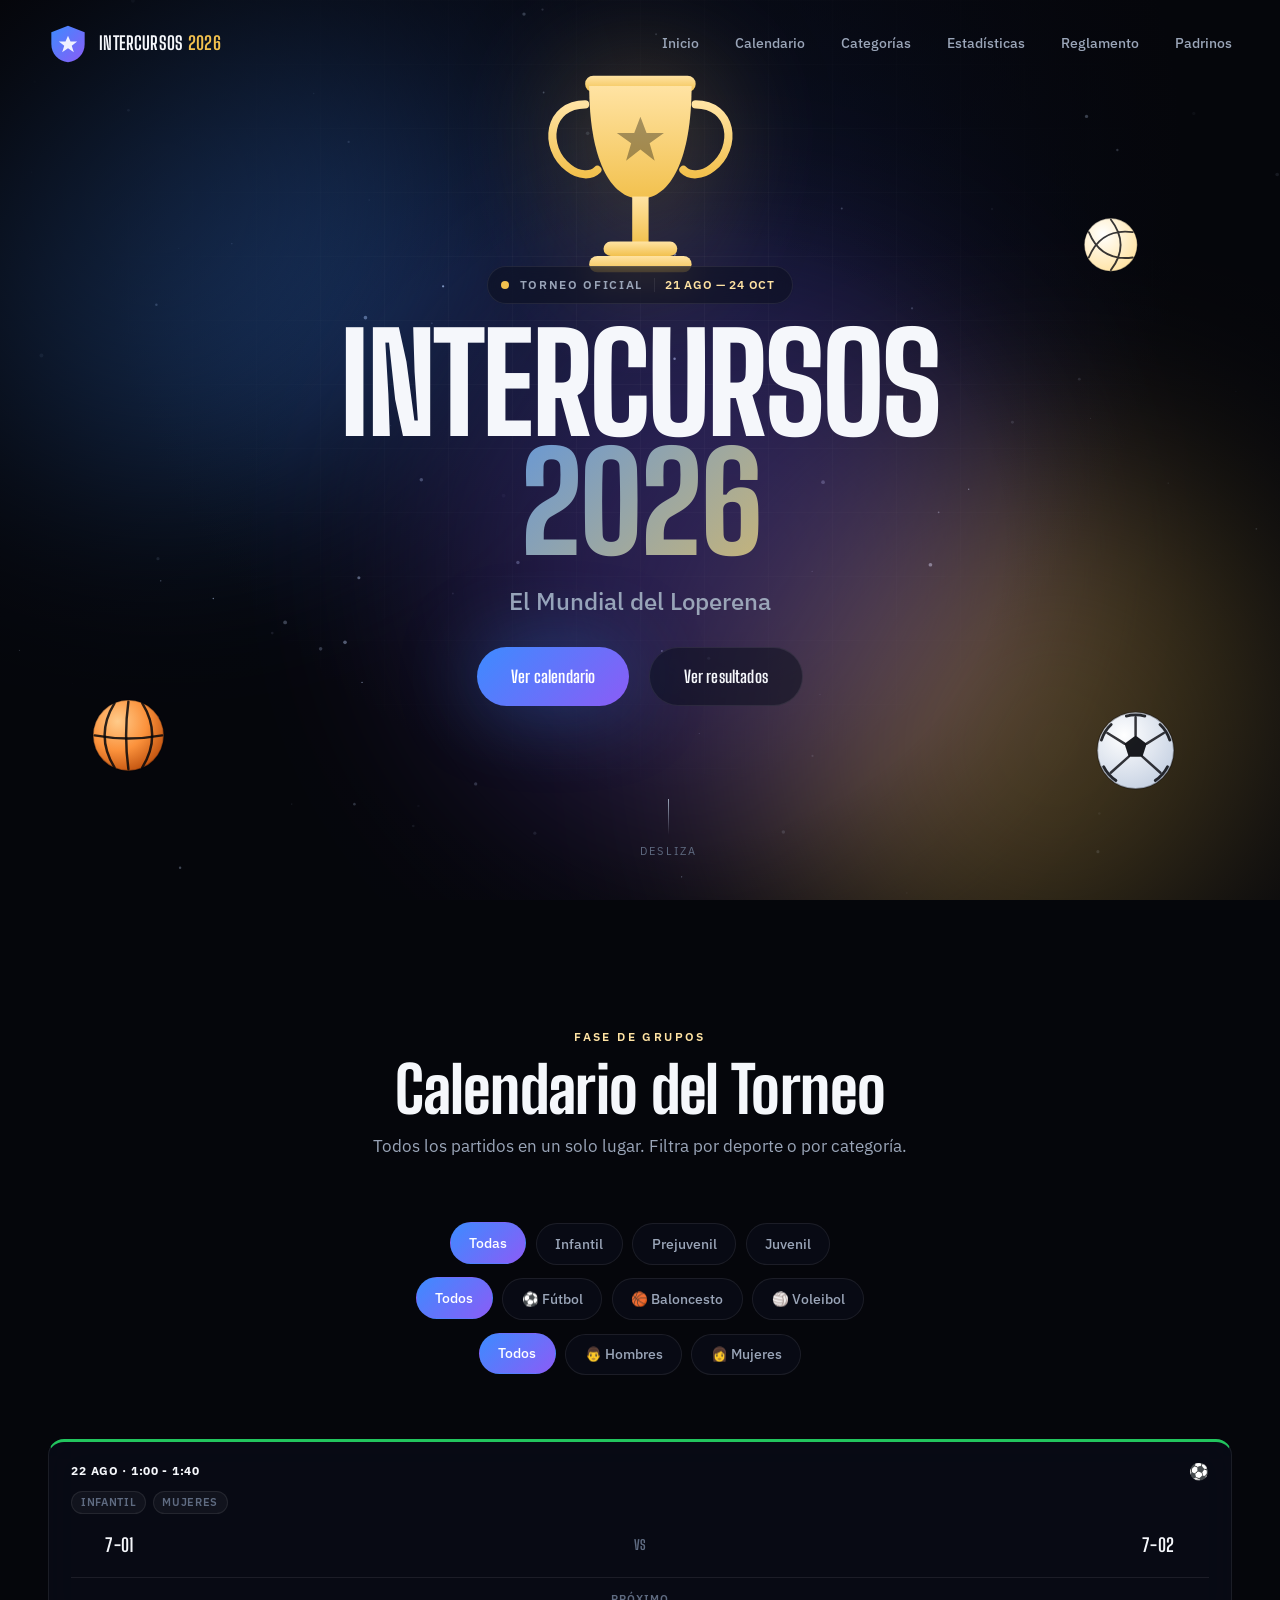
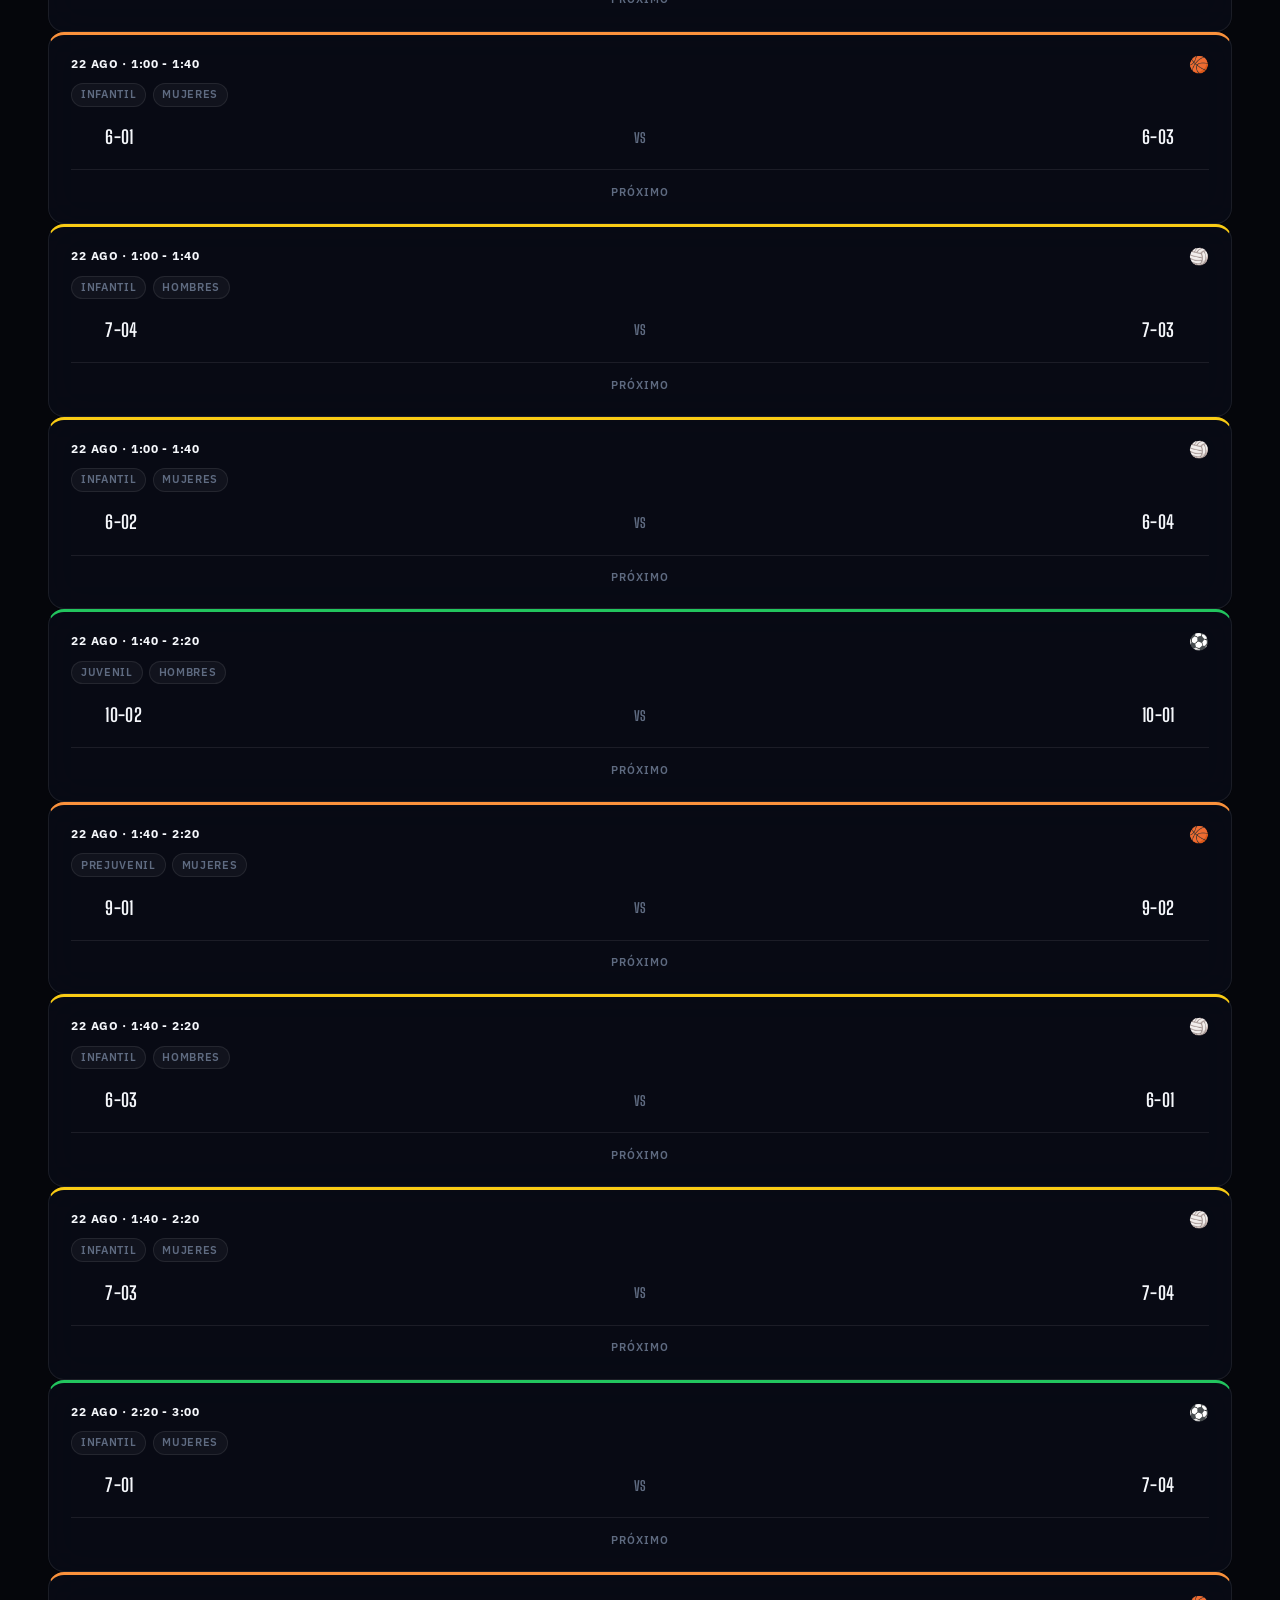
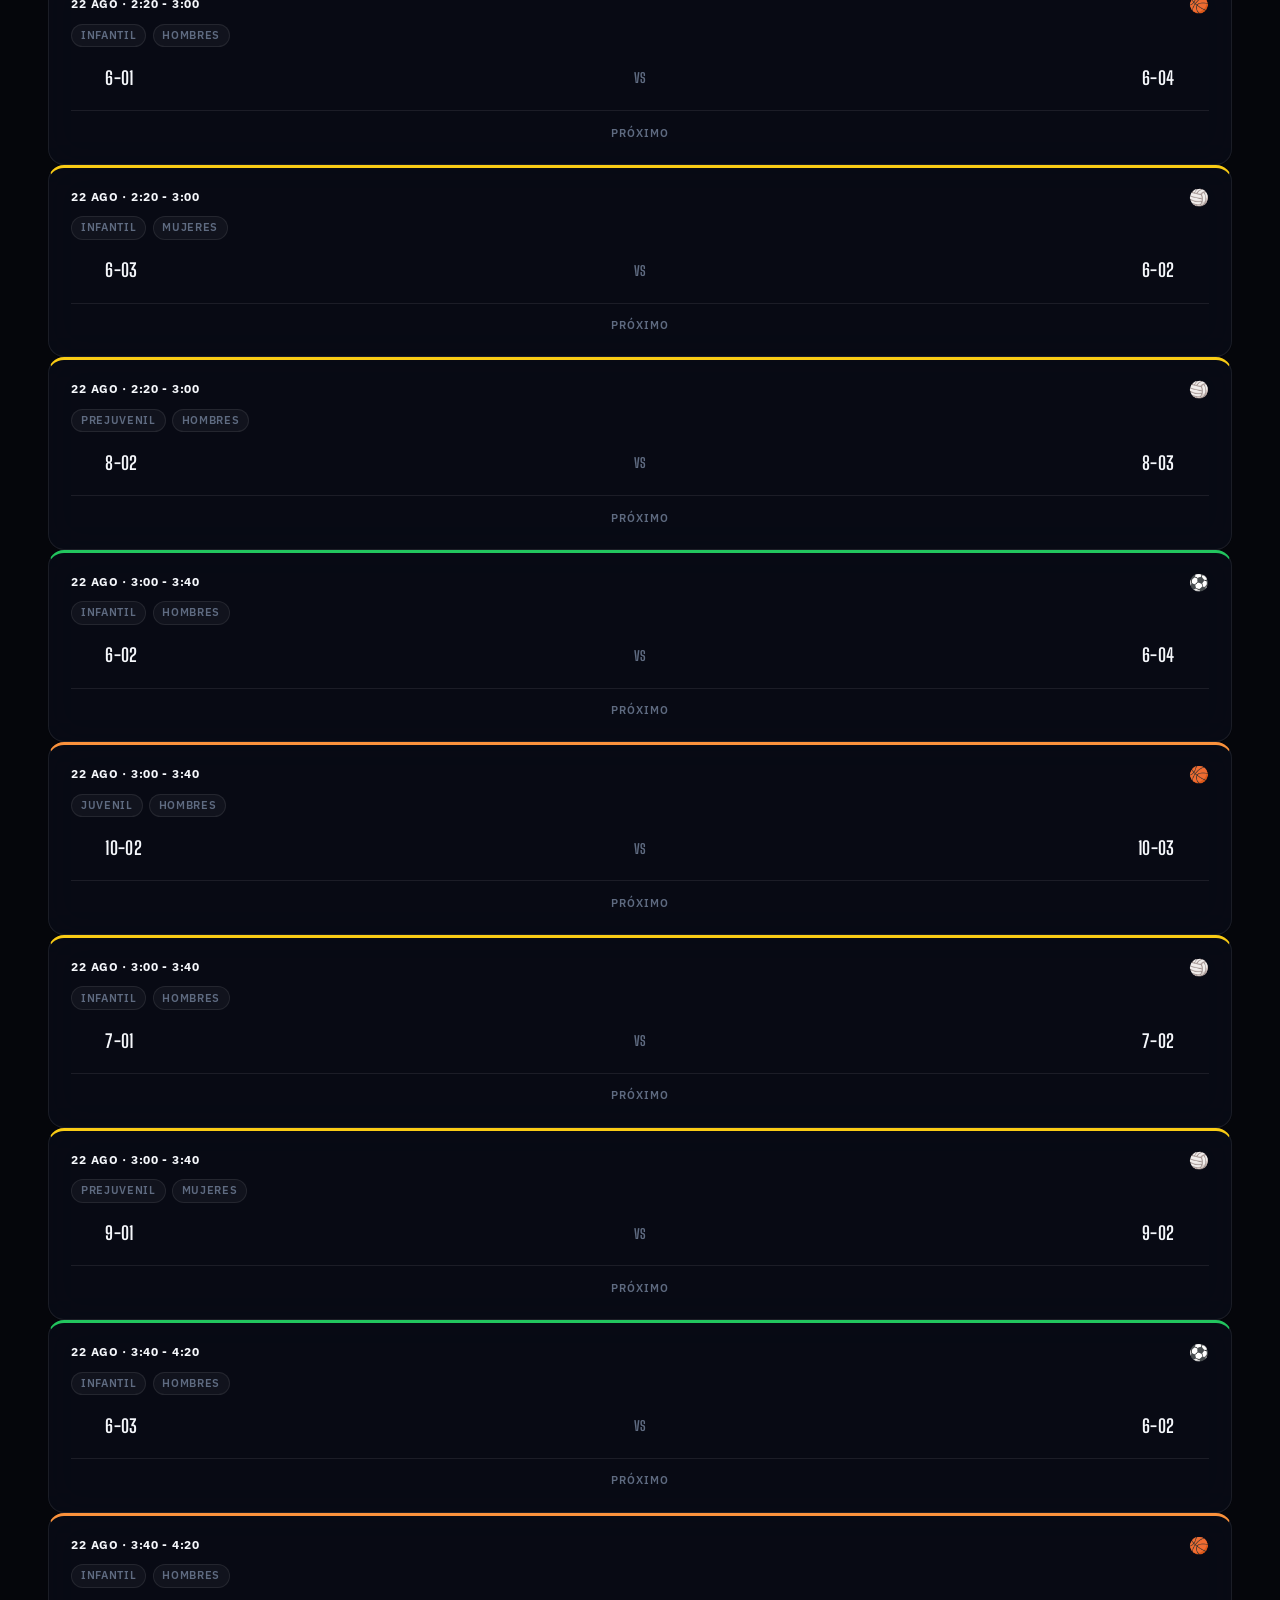
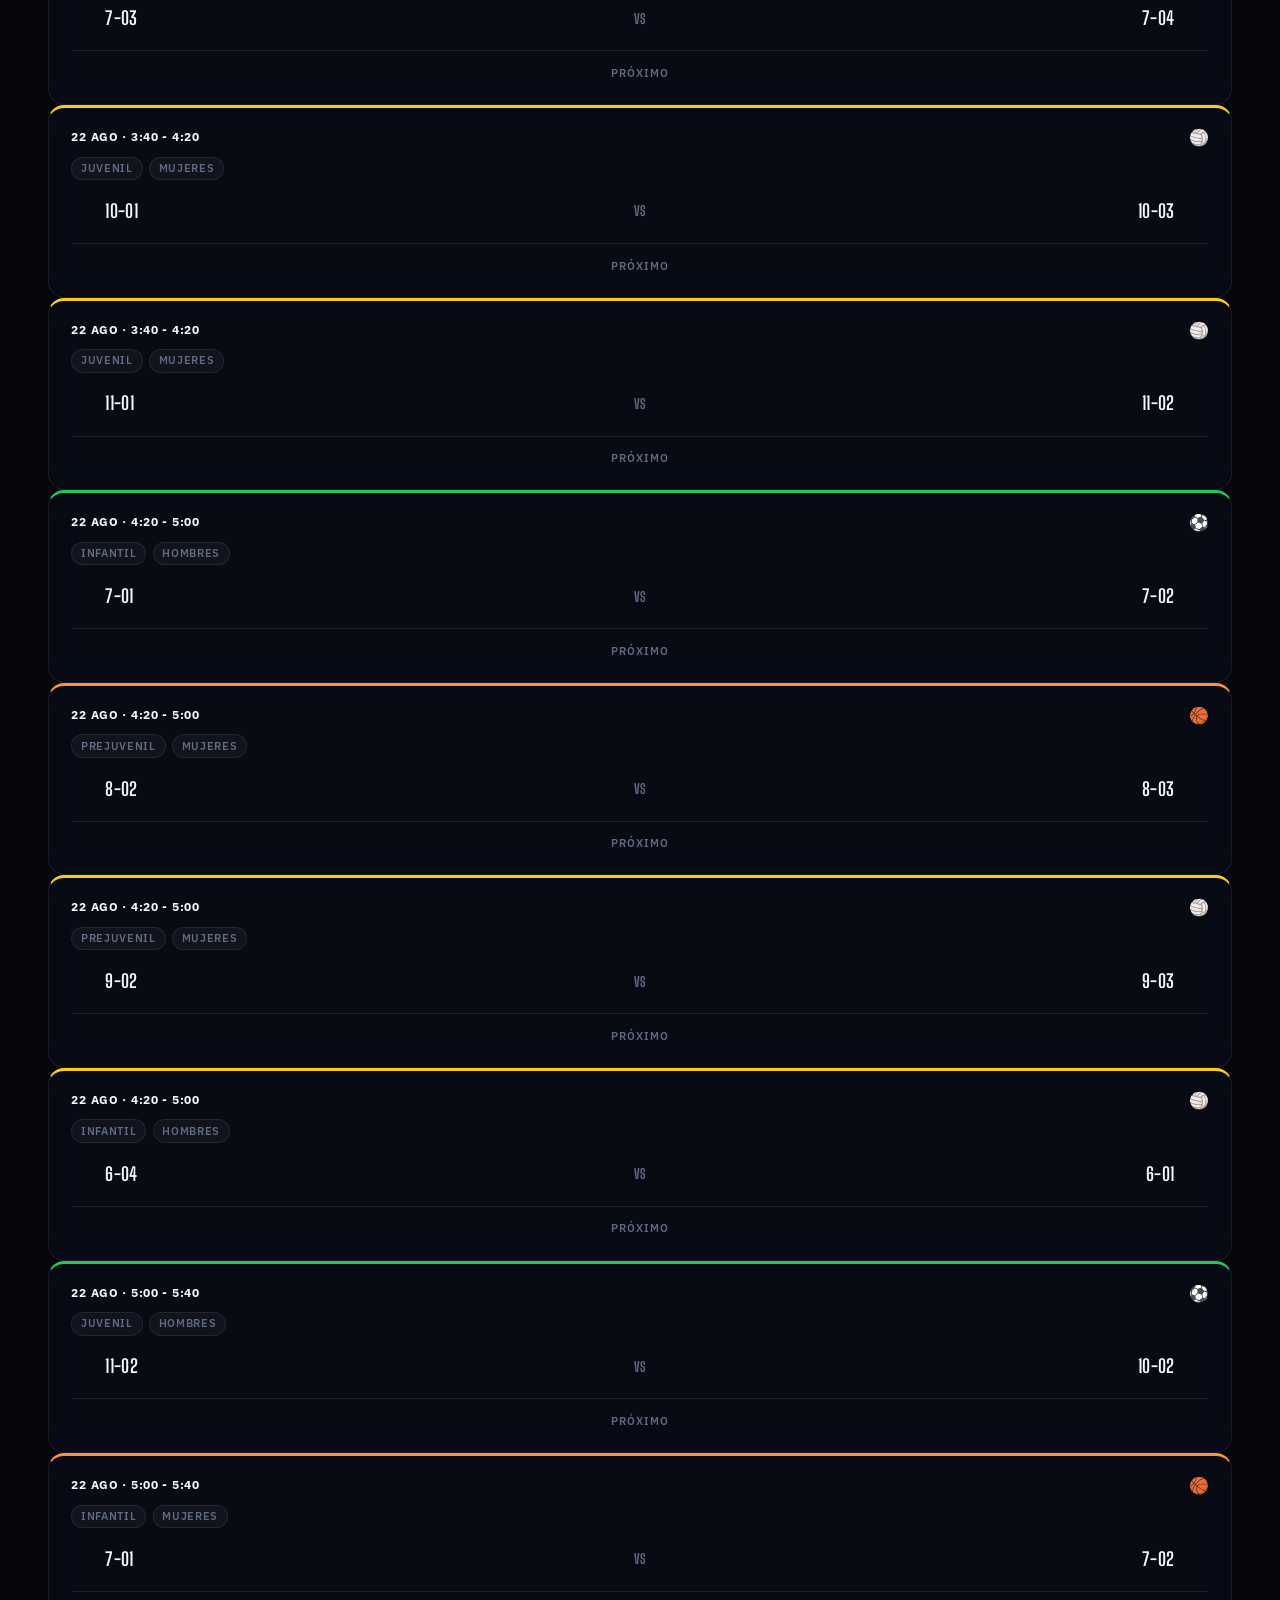
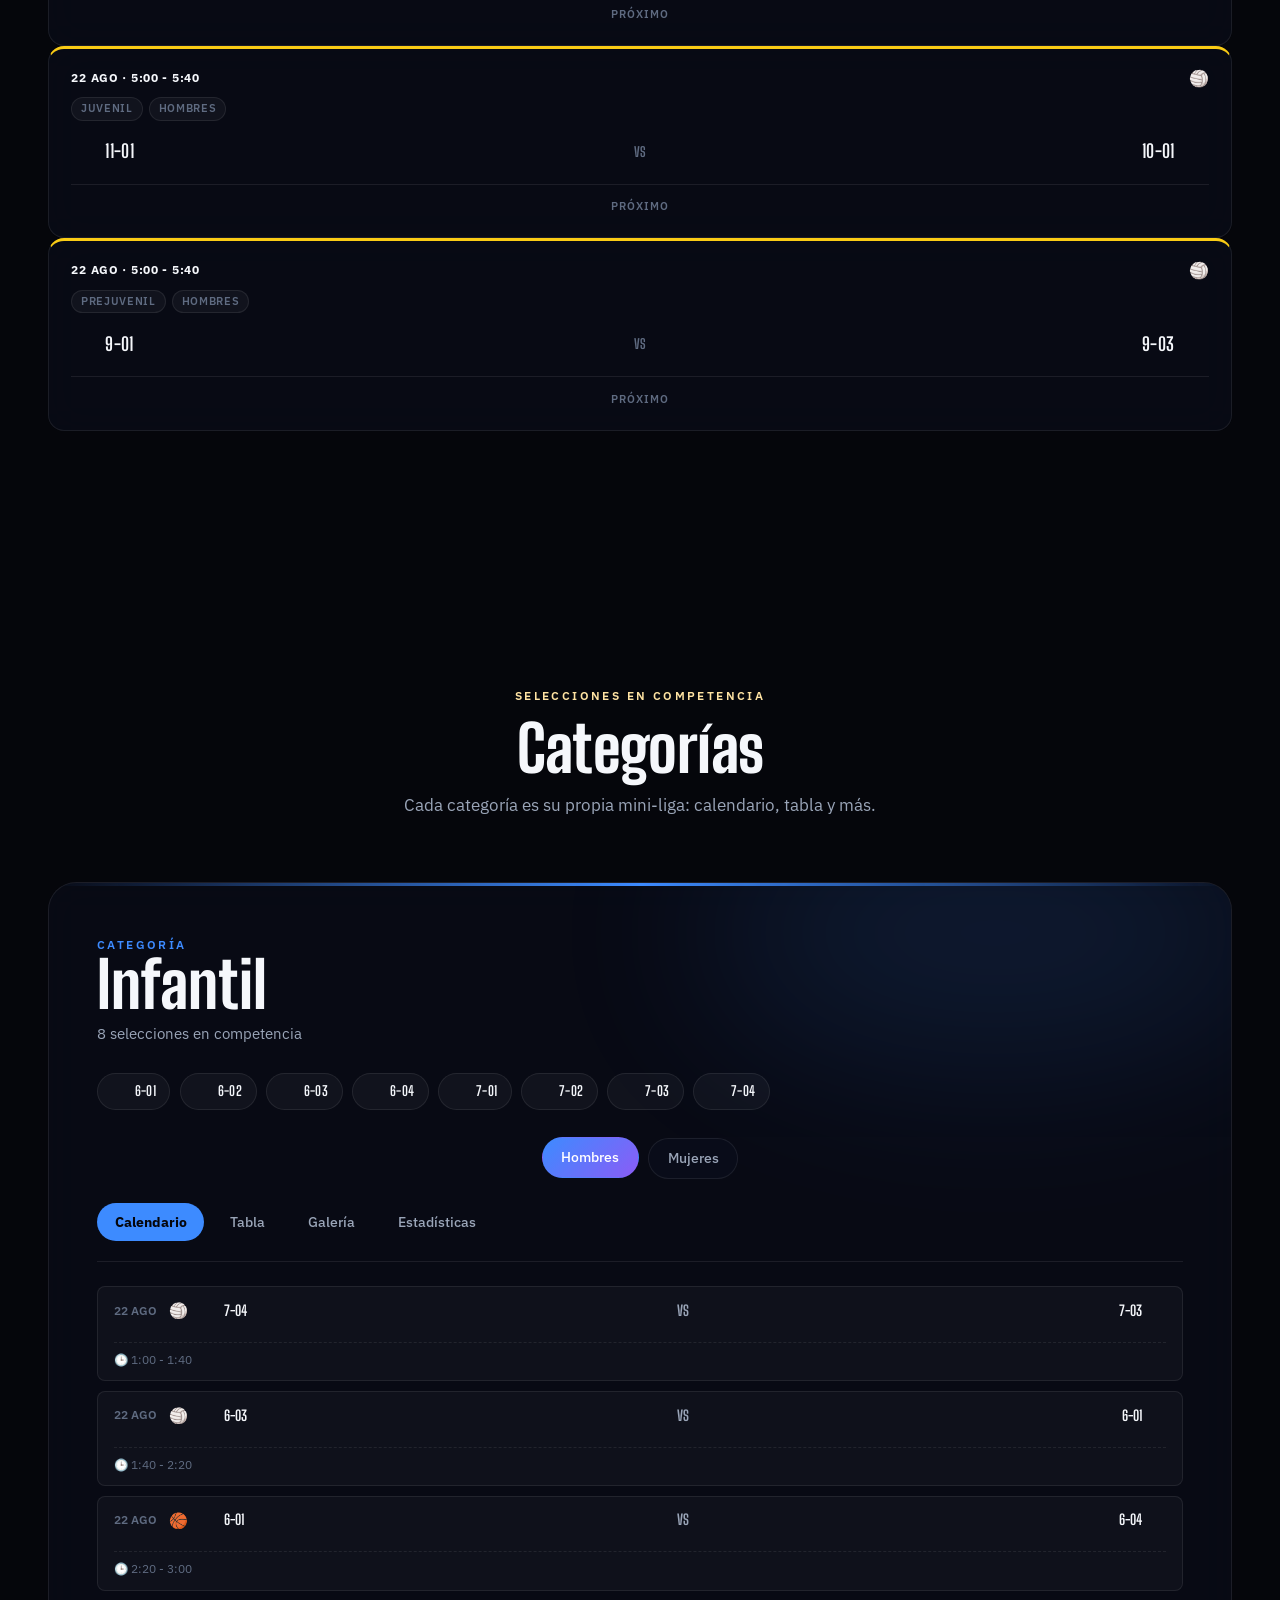
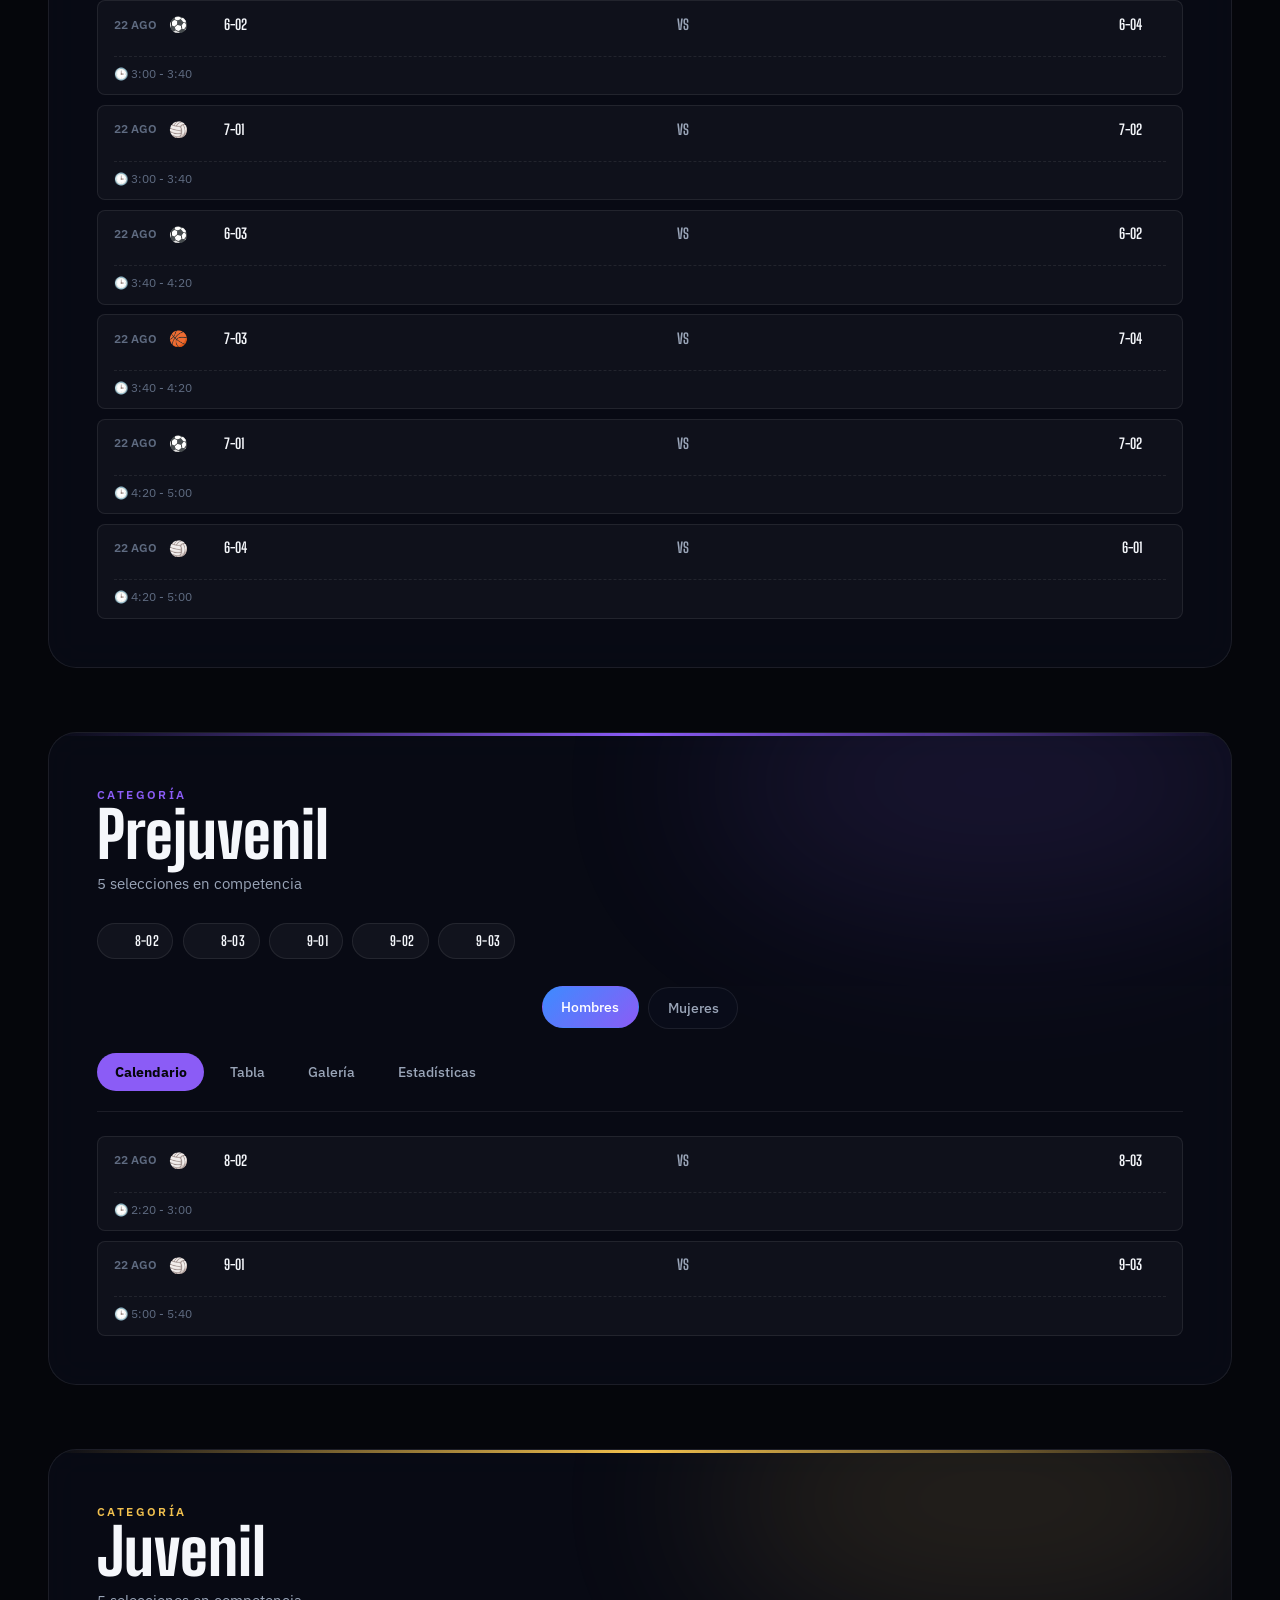
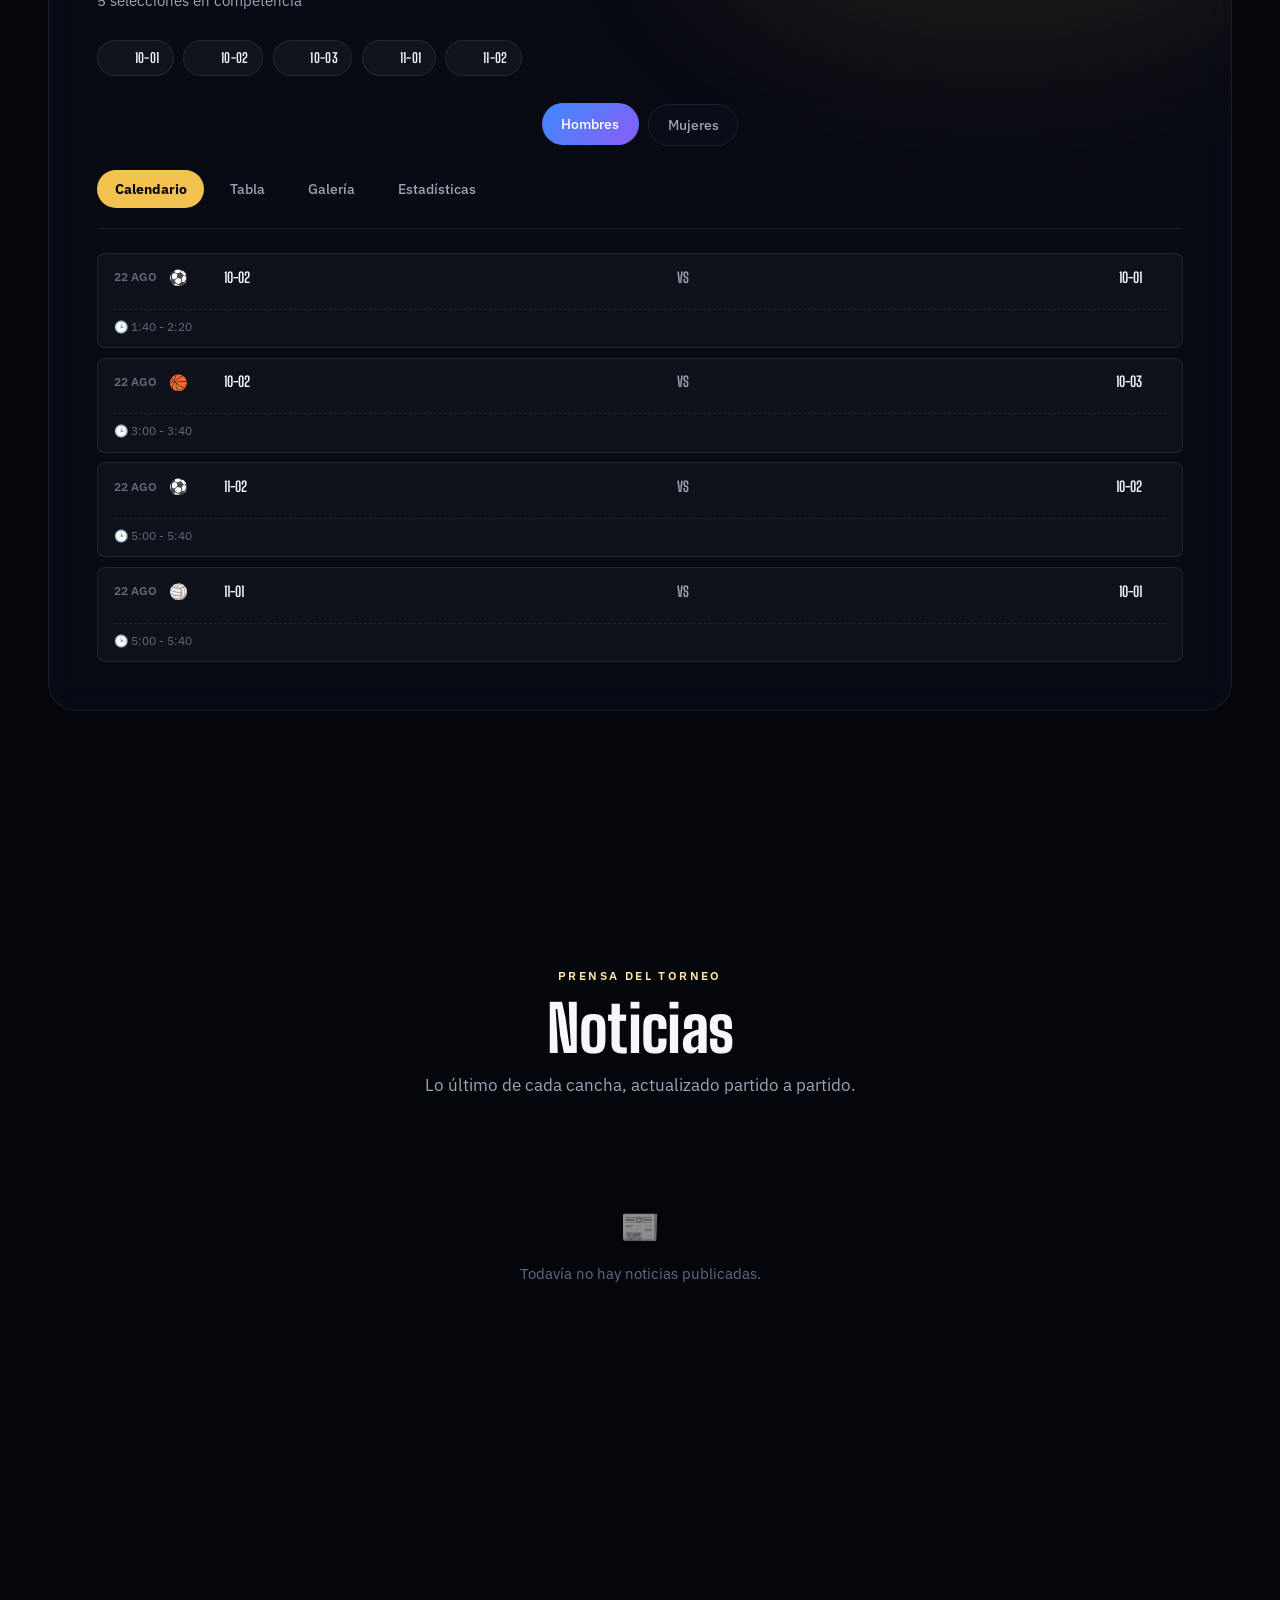
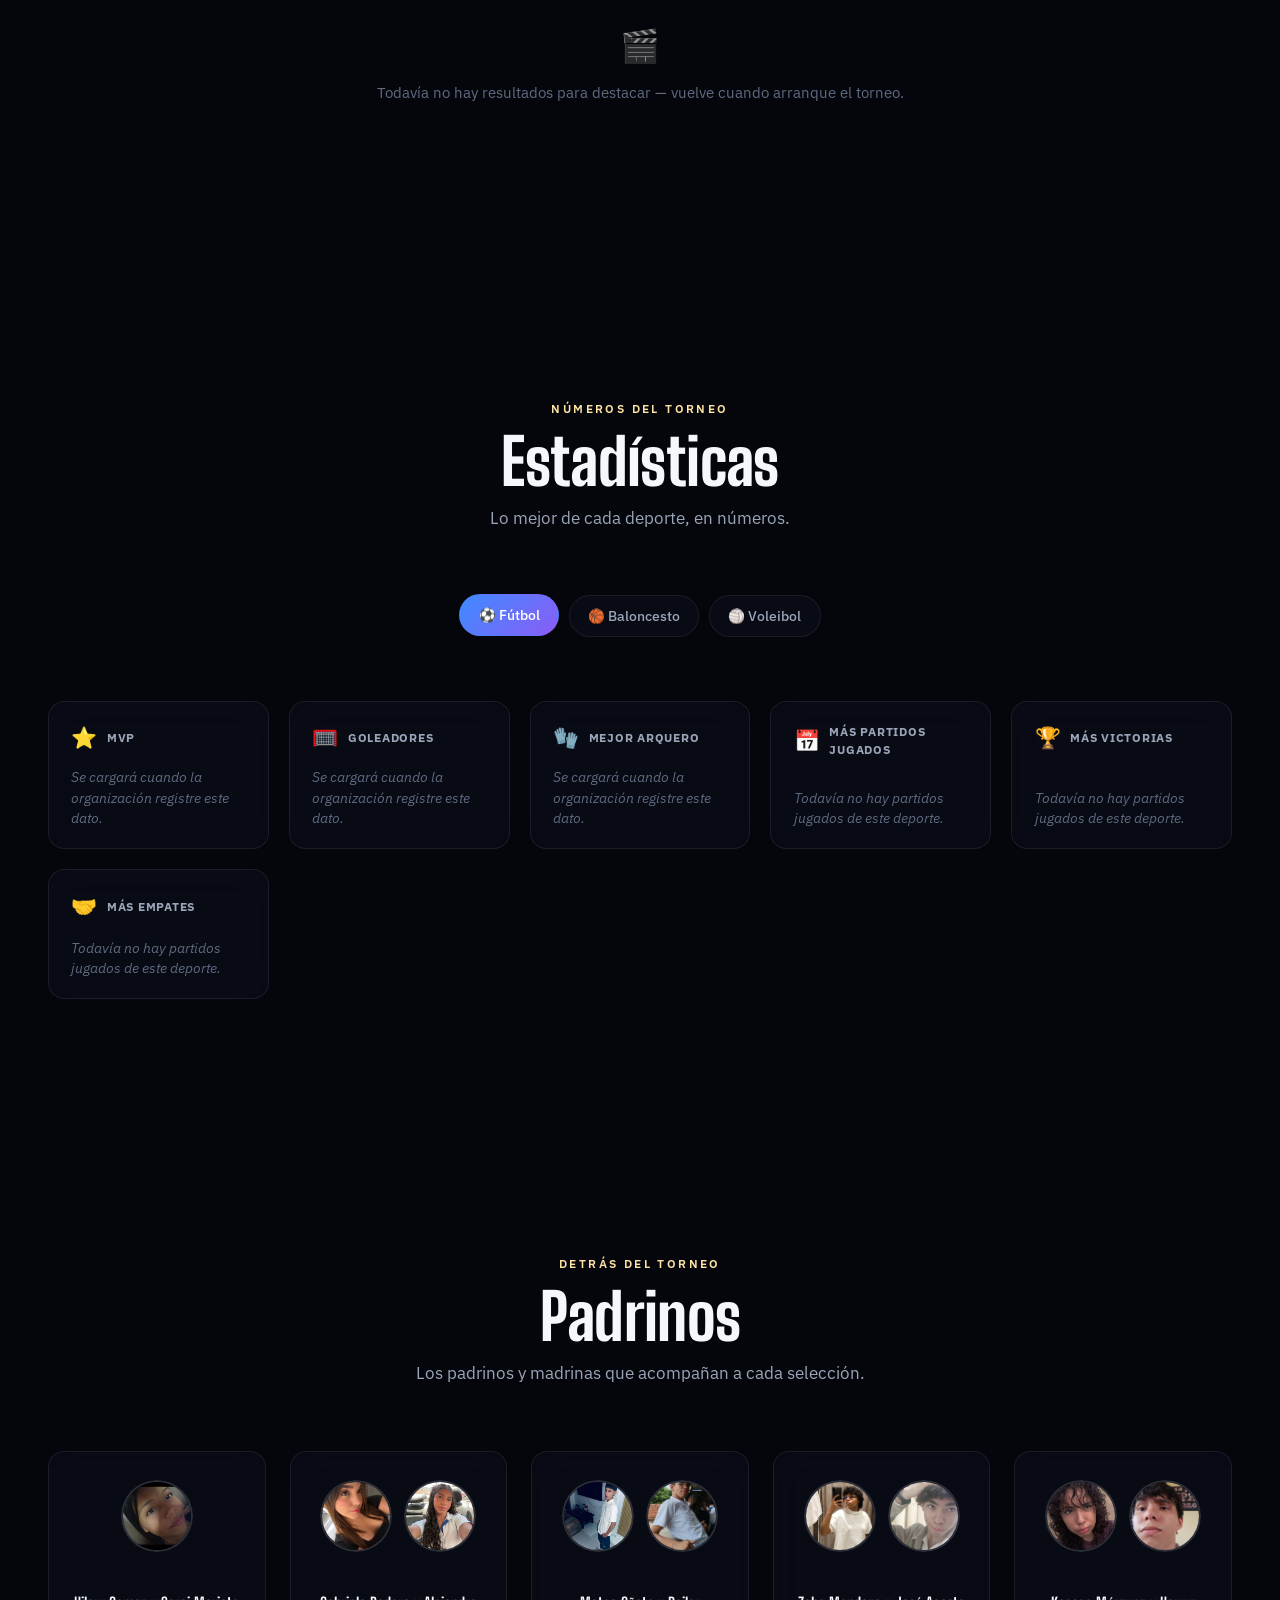
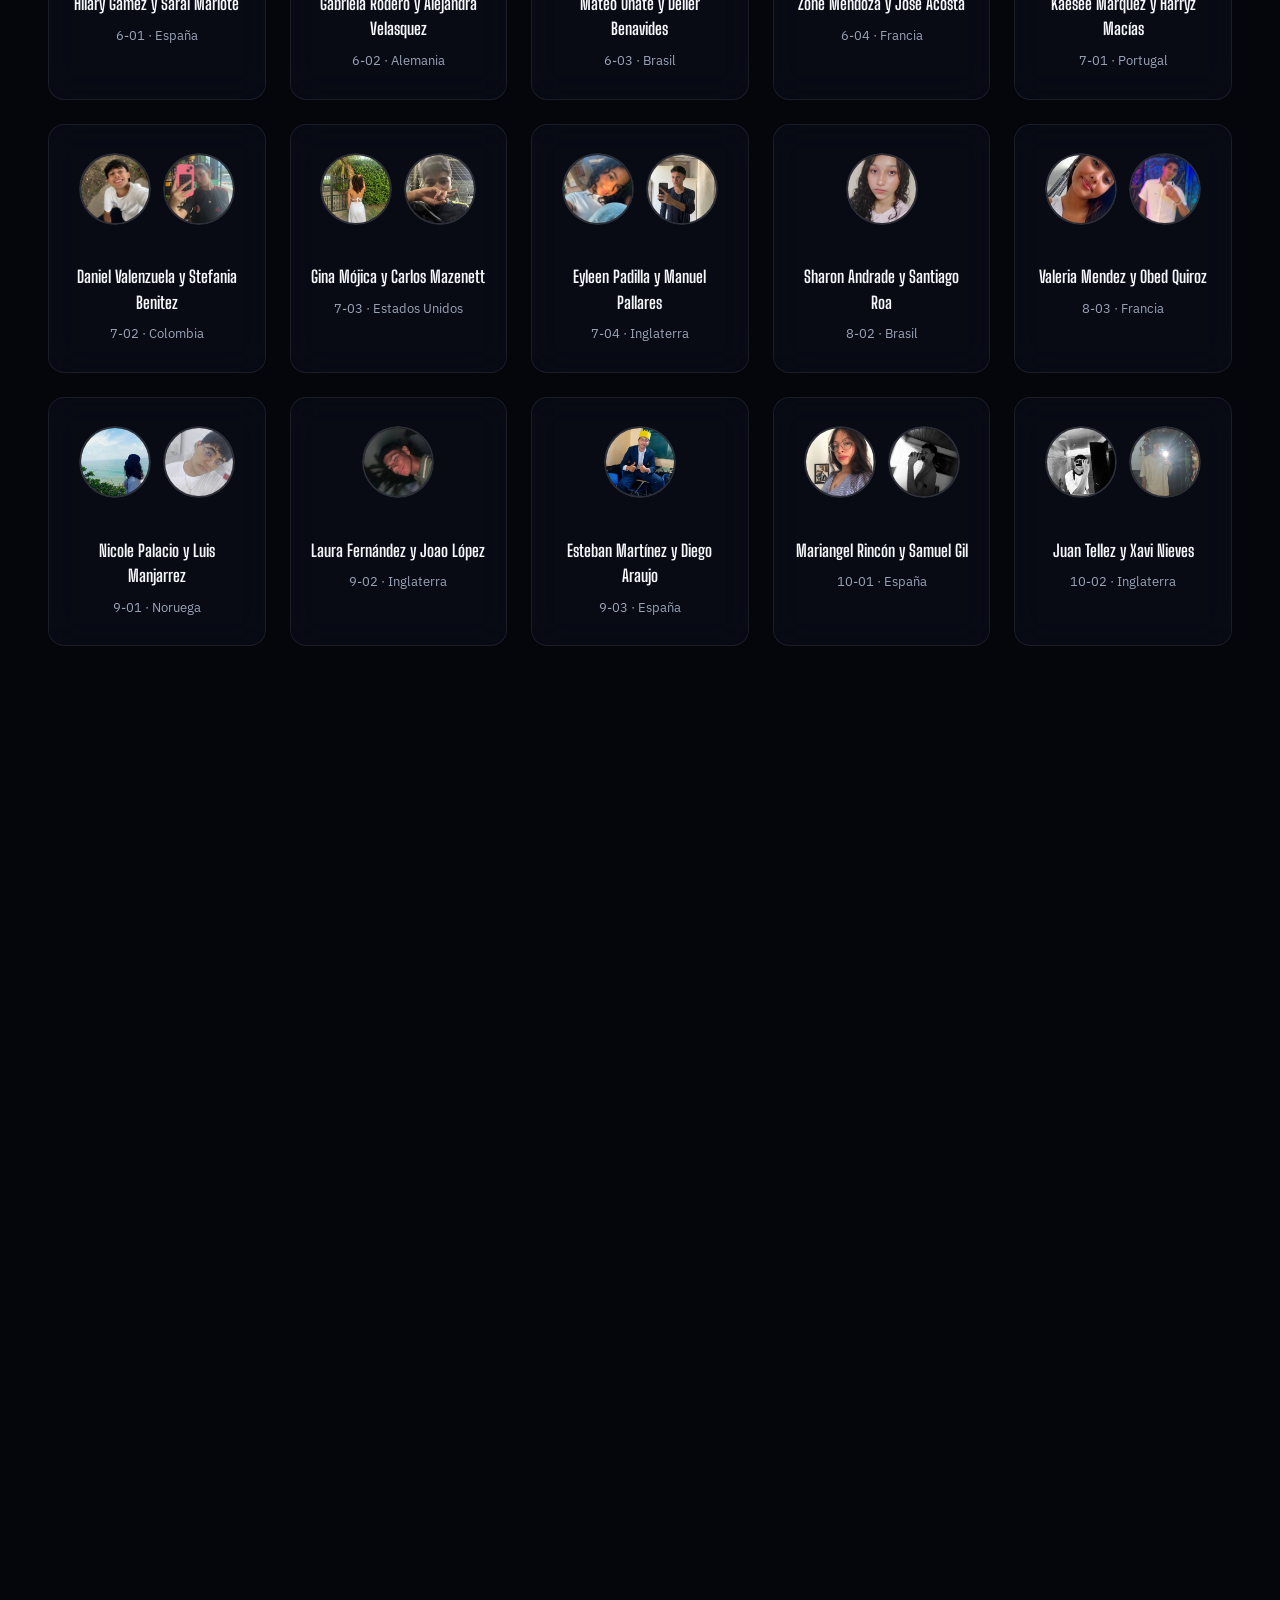
==== index.html @ c9464281 "xd" ====
<!DOCTYPE html>
<html lang="es">
<head>
  <meta charset="UTF-8">
  <meta name="viewport" content="width=device-width, initial-scale=1.0">
  <title>INTERCURSOS 2026 — El Mundial del Loperena</title>
  <meta name="description" content="Sitio oficial del torneo deportivo escolar INTERCURSOS 2026 — El Mundial del Loperena.">
  <meta name="theme-color" content="#05060b">
  <link rel="icon" href="data:image/svg+xml,%3Csvg xmlns='http://www.w3.org/2000/svg' viewBox='0 0 100 100'%3E%3Ctext y='.9em' font-size='90'%3E%F0%9F%8F%86%3C/text%3E%3C/svg%3E">

  <link rel="preconnect" href="https://fonts.googleapis.com">
  <link rel="preconnect" href="https://fonts.gstatic.com" crossorigin>
  <link href="https://fonts.googleapis.com/css2?family=Big+Shoulders+Display:wght@700;800;900&family=IBM+Plex+Sans:wght@400;500;600;700&display=swap" rel="stylesheet">

  <link rel="stylesheet" href="css/styles.css">
  <link rel="stylesheet" href="css/animations.css">
  <link rel="stylesheet" href="css/responsive.css">
</head>
<body>

  <a class="skip-link" href="#main-content">Saltar al contenido principal</a>

  <svg width="0" height="0" style="position:absolute" aria-hidden="true" focusable="false">
    <defs>
      <linearGradient id="emblemGradient" x1="0" y1="0" x2="1" y2="1">
        <stop offset="0%" stop-color="var(--accent-blue)"/>
        <stop offset="100%" stop-color="var(--accent-violet)"/>
      </linearGradient>
      <linearGradient id="trophyGradient" x1="0" y1="0" x2="0" y2="1">
        <stop offset="0%" stop-color="var(--accent-gold-soft)"/>
        <stop offset="100%" stop-color="var(--accent-gold)"/>
      </linearGradient>
      <radialGradient id="ballGradient" cx="35%" cy="30%" r="75%">
        <stop offset="0%" stop-color="#ffffff"/>
        <stop offset="100%" stop-color="#c7d2e3"/>
      </radialGradient>
      <radialGradient id="ballGradientBasket" cx="35%" cy="30%" r="75%">
        <stop offset="0%" stop-color="#ffcb8a"/>
        <stop offset="55%" stop-color="var(--sport-baloncesto)"/>
        <stop offset="100%" stop-color="#c2530f"/>
      </radialGradient>
      <radialGradient id="ballGradientVolley" cx="35%" cy="30%" r="75%">
        <stop offset="0%" stop-color="#ffffff"/>
        <stop offset="100%" stop-color="var(--accent-gold-soft)"/>
      </radialGradient>
    </defs>
  </svg>

  <header class="nav" id="mainNav" data-nav>
    <div class="nav__inner container">
      <a href="#inicio" class="nav__logo" aria-label="Intercursos 2026, ir al inicio">
        <svg class="nav__emblem" viewBox="0 0 48 48" aria-hidden="true" focusable="false">
          <path d="M24 2 L44 10 V24 C44 36 36 44 24 46 C12 44 4 36 4 24 V10 Z" fill="url(#emblemGradient)"/>
          <path d="M24 14 L27 21 L35 21 L28.5 26 L31 34 L24 29 L17 34 L19.5 26 L13 21 L21 21 Z" fill="#ffffff" opacity="0.9"/>
        </svg>
        <span class="nav__wordmark">INTERCURSOS<span class="nav__year">2026</span></span>
      </a>

      <nav class="nav__links" aria-label="Navegación principal">
        <ul>
          <li><a href="#inicio">Inicio</a></li>
          <li><a href="#calendario">Calendario</a></li>
          <li><a href="#categorias">Categorías</a></li>
          <li><a href="#estadisticas">Estadísticas</a></li>
          <li><a href="#reglamento">Reglamento</a></li>
          <li><a href="#organizacion">Padrinos</a></li>
        </ul>
      </nav>

      <button class="nav__toggle" id="navToggle" type="button" aria-label="Abrir menú" aria-expanded="false" aria-controls="mobileMenu">
        <span></span><span></span><span></span>
      </button>
    </div>
  </header>

  <div class="mobile-menu" id="mobileMenu">
    <nav aria-label="Navegación móvil">
      <ul>
        <li><a href="#inicio">Inicio</a></li>
        <li><a href="#calendario">Calendario</a></li>
        <li><a href="#categorias">Categorías</a></li>
        <li><a href="#estadisticas">Estadísticas</a></li>
        <li><a href="#reglamento">Reglamento</a></li>
        <li><a href="#organizacion">Padrinos</a></li>
      </ul>
    </nav>
  </div>

  <main id="main-content">

    <section class="hero" id="inicio">
      <div class="hero__background" aria-hidden="true">
        <canvas class="hero__particles" id="particlesCanvas"></canvas>
        <span class="hero__glow hero__glow--blue"></span>
        <span class="hero__glow hero__glow--gold"></span>
        <span class="hero__glow hero__glow--violet"></span>
        <span class="hero__grid"></span>
        <span class="hero__vignette"></span>
      </div>

      <div class="hero__art" aria-hidden="true">
        <div class="hero__trophy-wrap" data-parallax="0.4">
          <div class="hero__trophy">
            <svg class="trophy-svg" viewBox="0 0 200 260" focusable="false">
              <path d="M46 58 C10 58 4 100 30 120 C40 128 52 128 58 122" fill="none" stroke="url(#trophyGradient)" stroke-width="8" stroke-linecap="round"/>
              <path d="M154 58 C190 58 196 100 170 120 C160 128 148 128 142 122" fill="none" stroke="url(#trophyGradient)" stroke-width="8" stroke-linecap="round"/>
              <rect x="46" y="30" width="108" height="16" rx="8" fill="url(#trophyGradient)"/>
              <path d="M50 40 H150 C150 110 130 150 100 150 C70 150 50 110 50 40 Z" fill="url(#trophyGradient)"/>
              <path d="M100 70 L106 86 L123 86 L109 96 L114 113 L100 102 L86 113 L91 96 L77 86 L94 86 Z" fill="var(--bg-primary)" opacity="0.35"/>
              <rect x="92" y="148" width="16" height="46" fill="url(#trophyGradient)"/>
              <rect x="64" y="192" width="72" height="14" rx="7" fill="url(#trophyGradient)"/>
              <rect x="50" y="206" width="100" height="16" rx="8" fill="url(#trophyGradient)"/>
            </svg>
          </div>
        </div>

        <div class="hero__ball-wrap hero__ball-wrap--futbol" data-parallax="0.65">
          <div class="hero__ball hero__ball--futbol">
            <svg class="ball-svg" viewBox="0 0 100 100" focusable="false">
              <circle cx="50" cy="50" r="46" fill="url(#ballGradient)"/>
              <path d="M50.00,32.00 L63.31,41.67 L58.23,57.33 L41.77,57.33 L36.69,41.67 Z" fill="var(--bg-primary)" opacity="0.92"/>
              <path d="M50.00,32.00 L50.00,10.00 M63.31,41.67 L83.91,28.79 M58.23,57.33 L79.88,76.60 M41.77,57.33 L20.12,76.60 M36.69,41.67 L16.09,28.79" fill="none" stroke="var(--bg-primary)" stroke-width="3" stroke-linecap="round" opacity="0.8"/>
              <path d="M38.87,8.47 A43,43 0 0 1 61.13,8.47 M79.32,18.54 A43,43 0 0 1 91.12,37.41 M88.42,69.31 A43,43 0 0 1 73.62,85.93 M26.38,85.93 A43,43 0 0 1 11.58,69.31 M8.88,37.41 A43,43 0 0 1 20.68,18.54" fill="none" stroke="var(--bg-primary)" stroke-width="3.4" stroke-linecap="round" opacity="0.85"/>
              <circle cx="50" cy="50" r="46" fill="none" stroke="var(--bg-primary)" stroke-width="2" opacity="0.3"/>
            </svg>
          </div>
        </div>

        <div class="hero__ball-wrap hero__ball-wrap--baloncesto" data-parallax="0.55">
          <div class="hero__ball hero__ball--baloncesto">
            <svg class="ball-svg" viewBox="0 0 100 100" focusable="false">
              <circle cx="50" cy="50" r="46" fill="url(#ballGradientBasket)"/>
              <path d="M6,50 Q50,58 94,50" fill="none" stroke="var(--bg-primary)" stroke-width="3.2" stroke-linecap="round" opacity="0.85"/>
              <path d="M50,6 Q44,50 50,94" fill="none" stroke="var(--bg-primary)" stroke-width="3.2" stroke-linecap="round" opacity="0.85"/>
              <path d="M32,8 Q6,50 32,92" fill="none" stroke="var(--bg-primary)" stroke-width="3.2" stroke-linecap="round" opacity="0.85"/>
              <path d="M68,8 Q94,50 68,92" fill="none" stroke="var(--bg-primary)" stroke-width="3.2" stroke-linecap="round" opacity="0.85"/>
              <circle cx="50" cy="50" r="46" fill="none" stroke="var(--bg-primary)" stroke-width="2" opacity="0.3"/>
            </svg>
          </div>
        </div>

        <div class="hero__ball-wrap hero__ball-wrap--voleibol" data-parallax="0.5">
          <div class="hero__ball hero__ball--voleibol">
            <svg class="ball-svg" viewBox="0 0 100 100" focusable="false">
              <circle cx="50" cy="50" r="46" fill="url(#ballGradientVolley)"/>
              <path d="M50.00,6.00 Q84.00,50.00 50.00,94.00 M88.11,72.00 Q33.00,79.44 11.89,28.00 M11.89,72.00 Q33.00,20.56 88.11,28.00" fill="none" stroke="var(--bg-primary)" stroke-width="3.2" stroke-linecap="round" opacity="0.8"/>
              <circle cx="50" cy="50" r="46" fill="none" stroke="var(--bg-primary)" stroke-width="2" opacity="0.3"/>
            </svg>
          </div>
        </div>
      </div>

      <div class="hero__content container">
        <div class="hero-reveal hero__badge" style="--d:0.05s">
          <span class="hero__badge-dot" aria-hidden="true"></span>
          <span class="hero__badge-label">Torneo oficial</span>
          <span class="hero__badge-divider" aria-hidden="true"></span>
          <span class="hero__badge-dates">21 AGO — 24 OCT</span>
        </div>

        <h1 class="hero__title">
          <span class="hero-reveal" style="--d:0.18s">INTERCURSOS</span>
          <span class="hero-reveal hero__title--accent" style="--d:0.32s">2026</span>
        </h1>

        <p class="hero-reveal hero__subtitle" style="--d:0.46s">El Mundial del Loperena</p>

        <div class="hero-reveal hero__actions" style="--d:0.6s">
          <a href="#calendario" class="btn btn--primary">Ver calendario</a>
          <a href="#estadisticas" class="btn btn--ghost">Ver resultados</a>
        </div>
      </div>

      <a href="#calendario" class="hero__scroll hero-reveal" style="--d:0.95s" aria-label="Desplázate para ver más contenido">
        <span class="hero__scroll-line"></span>
        <span class="hero__scroll-text">Desliza</span>
      </a>
    </section>

    <!-- CALENDARIO -->
    <section class="section calendar" id="calendario">
      <div class="container">
        <div class="section-header reveal">
          <span class="section-header__eyebrow">Fase de grupos</span>
          <h2 class="section-header__title">Calendario del Torneo</h2>
          <p class="section-header__subtitle">Todos los partidos en un solo lugar. Filtra por deporte o por categoría.</p>
        </div>

        <div class="calendar__filters reveal">
          <div class="filter-group" role="group" aria-label="Elegir categoría">
            <button class="filter-pill is-active" type="button" data-filtro-categoria="todas">Todas</button>
            <button class="filter-pill" type="button" data-filtro-categoria="infantil">Infantil</button>
            <button class="filter-pill" type="button" data-filtro-categoria="prejuvenil">Prejuvenil</button>
            <button class="filter-pill" type="button" data-filtro-categoria="juvenil">Juvenil</button>
          </div>

          <div class="filter-group" role="group" aria-label="Elegir deporte">
            <button class="filter-pill is-active" type="button" data-filtro-deporte="todos">Todos</button>
            <button class="filter-pill" type="button" data-filtro-deporte="futbol">⚽ Fútbol</button>
            <button class="filter-pill" type="button" data-filtro-deporte="baloncesto">🏀 Baloncesto</button>
            <button class="filter-pill" type="button" data-filtro-deporte="voleibol">🏐 Voleibol</button>
          </div>

          <div class="filter-group" role="group" aria-label="Elegir género">
            <button class="filter-pill is-active" type="button" data-filtro-genero="todos">Todos</button>
            <button class="filter-pill" type="button" data-filtro-genero="hombres">👨 Hombres</button>
            <button class="filter-pill" type="button" data-filtro-genero="mujeres">👩 Mujeres</button>
          </div>
        </div>

        <!-- AQUÍ RENDERIZA CALENDAR.JS -->
        <div id="calendarioGrid" class="calendar__matches"></div>
      </div>
    </section>

    <!-- CATEGORÍAS -->
    <section class="section categories" id="categorias">
      <div class="container">
        <div class="section-header reveal">
          <span class="section-header__eyebrow">Selecciones en competencia</span>
          <h2 class="section-header__title">Categorías</h2>
          <p class="section-header__subtitle">Cada categoría es su propia mini-liga: calendario, tabla y más.</p>
        </div>

        <div class="category-list" id="categoryList"></div>
      </div>
    </section>

   

    <!-- NOTICIAS -->
    <section class="section news-section" id="noticias">
      <div class="container">
        <div class="section-header reveal">
          <span class="section-header__eyebrow">Prensa del torneo</span>
          <h2 class="section-header__title">Noticias</h2>
          <p class="section-header__subtitle">Lo último de cada cancha, actualizado partido a partido.</p>
        </div>

        <div id="newsContainer"></div>
      </div>
    </section>

    <!-- LO MEJOR DEL DÍA -->
    <section class="section" id="momentos">
      <div class="container">
        <div id="highlightContainer"></div>
      </div>
    </section>

    <!-- ESTADÍSTICAS -->
    <section class="section stats-section" id="estadisticas">
      <div class="container">
        <div class="section-header reveal">
          <span class="section-header__eyebrow">Números del torneo</span>
          <h2 class="section-header__title">Estadísticas</h2>
          <p class="section-header__subtitle">Lo mejor de cada deporte, en números.</p>
        </div>

        <div class="calendar__filters reveal">
          <div class="filter-group" role="group" aria-label="Elegir deporte">
            <button class="filter-pill is-active" type="button" data-stats-deporte="futbol">⚽ Fútbol</button>
            <button class="filter-pill" type="button" data-stats-deporte="baloncesto">🏀 Baloncesto</button>
            <button class="filter-pill" type="button" data-stats-deporte="voleibol">🏐 Voleibol</button>
          </div>
        </div>

        <div id="statsContainer"></div>
      </div>
    </section>

    <!-- ORGANIZACIÓN -->
    <section class="section organization-section" id="organizacion">
      <div class="container">
        <div class="section-header reveal">
          <span class="section-header__eyebrow">Detrás del torneo</span>
          <h2 class="section-header__title">Padrinos</h2>
          <p class="section-header__subtitle">Los padrinos y madrinas que acompañan a cada selección.</p>
        </div>

        <div id="organizationGrid"></div>
      </div>
    </section>

    <!-- REGLAMENTO -->
    <section class="section rules-section" id="reglamento">
      <div class="container">
        <div class="section-header reveal">
          <span class="section-header__eyebrow">Antes de jugar</span>
          <h2 class="section-header__title">Reglamento</h2>
          <p class="section-header__subtitle">Todo lo que cada curso debe saber, en un solo lugar. Toca una tarjeta para ver el detalle.</p>
        </div>

        <div class="rules-list" id="rulesList"></div>
      </div>
    </section>

  </main>

  <footer class="footer reveal">
    <div class="container footer__inner">
      <div class="footer__brand">
        <svg class="footer__emblem" viewBox="0 0 48 48" aria-hidden="true" focusable="false">
          <path d="M24 2 L44 10 V24 C44 36 36 44 24 46 C12 44 4 36 4 24 V10 Z" fill="url(#emblemGradient)"/>
          <path d="M24 14 L27 21 L35 21 L28.5 26 L31 34 L24 29 L17 34 L19.5 26 L13 21 L21 21 Z" fill="#ffffff" opacity="0.9"/>
        </svg>
        <div>
          <p class="footer__title">INTERCURSOS 2026</p>
          <p class="footer__tagline">El Mundial del Loperena</p>
        </div>
      </div>

      <nav class="footer__links" aria-label="Enlaces del pie de página">
        <a href="#inicio">Inicio</a>
        <a href="#calendario">Calendario</a>
        <a href="#categorias">Categorías</a>
        <a href="#reglamento">Reglamento</a>
      </nav>

      <p class="footer__copy">© 2026 Intercursos 2026 — El Mundial del Loperena. Todos los derechos reservados.</p>
    </div>
  </footer>

  <script src="js/app.js" defer></script>
  <script src="js/animations.js" defer></script>
  <script src="js/data.js" defer></script>
  <script src="js/flags.js" defer></script>
  <script src="js/calendar.js" defer></script>
  <script src="js/highlights.js" defer></script>
  <script src="js/news.js" defer></script>
  <script src="js/statistics.js" defer></script>
  <script src="js/organization.js" defer></script>
  <script src="js/rules.js" defer></script>
  <script src="js/categories.js" defer></script>
</body>
</html>
---- css/styles.css ----
/* ==========================================================================
   INTERCURSOS 2026 — El Mundial del Loperena
   styles.css — Sistema de diseño, layout y componentes
   Edita solo variables/colores aquí; el contenido vive en js/data.js
   ========================================================================== */

/* -------------------- Variables globales -------------------- */
:root {
  /* Fondo */
  --bg-primary: #05060b;
  --bg-elevated: #0a0e1a;
  --bg-secondary: #0d1326;

  /* Acentos premium (paleta: Abismo / Cobalto / Oro de Campeón / Ultravioleta) */
  --accent-blue: #3d8bff;
  --accent-blue-soft: #7db2ff;
  --accent-violet: #8b5cf6;
  --accent-gold: #f2c14e;
  --accent-gold-soft: #ffe3a3;

  /* Colores por deporte (usados en Calendario, Categorías, Estadísticas...) */
  --sport-futbol: #22c55e;
  --sport-baloncesto: #fb923c;
  --sport-voleibol: #facc15;

  /* Texto */
  --text-primary: #f5f7fb;
  --text-secondary: #9aa5b8;
  --text-muted: #5f6b81;

  /* Glassmorphism */
  --glass-bg: rgba(12, 16, 30, 0.55);
  --glass-bg-strong: rgba(10, 14, 26, 0.78);
  --glass-border: rgba(255, 255, 255, 0.08);
  --glass-blur: 18px;

  /* Tipografía: Big Shoulders Display (titulares) + IBM Plex Sans (texto) */
  --font-display: 'Big Shoulders Display', sans-serif;
  --font-body: 'IBM Plex Sans', sans-serif;

  /* Espaciados */
  --space-xs: 0.5rem;
  --space-sm: 1rem;
  --space-md: 1.5rem;
  --space-lg: 2.5rem;
  --space-xl: 4rem;
  --space-2xl: 6rem;
  --space-3xl: 8rem;

  /* Bordes y sombras */
  --radius-sm: 8px;
  --radius-md: 16px;
  --radius-lg: 28px;
  --radius-full: 999px;

  --shadow-glow-blue: 0 0 80px rgba(61, 139, 255, 0.35);
  --shadow-glow-gold: 0 0 70px rgba(242, 193, 78, 0.28);
  --shadow-elevated: 0 20px 60px rgba(0, 0, 0, 0.45);

  /* Transiciones */
  --ease-premium: cubic-bezier(0.16, 1, 0.3, 1);
  --transition-fast: 0.25s var(--ease-premium);
  --transition-base: 0.4s var(--ease-premium);
  --transition-slow: 0.8s var(--ease-premium);

  /* Nav */
  --nav-height: 88px;
  --nav-height-scrolled: 72px;
}

/* -------------------- Reset -------------------- */
*, *::before, *::after { box-sizing: border-box; margin: 0; padding: 0; }
html { scroll-behavior: smooth; }
body {
  background: var(--bg-primary);
  color: var(--text-primary);
  font-family: var(--font-body);
  min-height: 100vh;
  overflow-x: hidden;
  line-height: 1.5;
  -webkit-font-smoothing: antialiased;
}
body.menu-open { overflow: hidden; }
img, svg { display: block; max-width: 100%; }
a { color: inherit; text-decoration: none; }
button { font: inherit; cursor: pointer; border: none; background: none; color: inherit; }
ul { list-style: none; }
::selection { background: var(--accent-blue); color: #fff; }
::-webkit-scrollbar { width: 10px; }
::-webkit-scrollbar-track { background: var(--bg-primary); }
::-webkit-scrollbar-thumb { background: var(--bg-secondary); border-radius: var(--radius-full); }

/* -------------------- Utilidades -------------------- */
.container {
  width: 100%;
  max-width: 1280px;
  margin-inline: auto;
  padding-inline: clamp(1.25rem, 4vw, 3rem);
}
.glass {
  background: var(--glass-bg);
  border: 1px solid var(--glass-border);
  backdrop-filter: blur(var(--glass-blur));
  -webkit-backdrop-filter: blur(var(--glass-blur));
}
.skip-link {
  position: absolute;
  left: 1rem;
  top: -60px;
  background: var(--accent-blue);
  color: #fff;
  padding: 0.75rem 1.25rem;
  border-radius: var(--radius-sm);
  z-index: 2000;
  transition: top 0.2s;
  font-weight: 600;
}
.skip-link:focus { top: 1rem; }

:focus-visible {
  outline: 2px solid var(--accent-blue-soft);
  outline-offset: 3px;
}

/* -------------------- Botones -------------------- */
.btn {
  display: inline-flex;
  align-items: center;
  justify-content: center;
  gap: 0.5rem;
  padding: 1rem 2.1rem;
  border-radius: var(--radius-full);
  font-family: var(--font-display);
  font-weight: 700;
  font-size: 1.05rem;
  letter-spacing: 0.01em;
  transition: transform var(--transition-fast), box-shadow var(--transition-fast), background var(--transition-fast), border-color var(--transition-fast);
}
.btn--primary {
  background: linear-gradient(135deg, var(--accent-blue), var(--accent-violet));
  color: #fff;
  box-shadow: var(--shadow-glow-blue);
}
.btn--primary:hover { transform: translateY(-3px); box-shadow: 0 12px 40px rgba(61, 139, 255, 0.5); }
.btn--ghost {
  background: var(--glass-bg);
  border: 1px solid var(--glass-border);
  backdrop-filter: blur(var(--glass-blur));
  -webkit-backdrop-filter: blur(var(--glass-blur));
  color: var(--text-primary);
}
.btn--ghost:hover { background: rgba(255, 255, 255, 0.08); border-color: rgba(255, 255, 255, 0.2); transform: translateY(-3px); }

/* ==========================================================================
   NAVEGACIÓN
   ========================================================================== */
.nav {
  position: fixed;
  top: 0; left: 0; right: 0;
  z-index: 1000;
  height: var(--nav-height);
  display: flex;
  align-items: center;
  background: transparent;
  border-bottom: 1px solid transparent;
  transition: height var(--transition-base), background var(--transition-base),
              backdrop-filter var(--transition-base), border-color var(--transition-base),
              box-shadow var(--transition-base);
}
.nav--scrolled {
  height: var(--nav-height-scrolled);
  background: var(--glass-bg-strong);
  backdrop-filter: blur(var(--glass-blur));
  -webkit-backdrop-filter: blur(var(--glass-blur));
  border-bottom: 1px solid var(--glass-border);
  box-shadow: 0 10px 40px rgba(0, 0, 0, 0.25);
}
.nav__inner { display: flex; align-items: center; justify-content: space-between; width: 100%; }
.nav__logo { display: flex; align-items: center; gap: 0.7rem; }
.nav__emblem { width: 40px; height: 40px; transition: width var(--transition-base), height var(--transition-base); }
.nav--scrolled .nav__emblem { width: 32px; height: 32px; }
.nav__wordmark {
  font-family: var(--font-display);
  font-weight: 700;
  font-size: 1.15rem;
  letter-spacing: 0.01em;
}
.nav__year { color: var(--accent-gold); margin-left: 0.3rem; }

.nav__links ul { display: flex; gap: 2.25rem; }
.nav__links a {
  position: relative;
  display: inline-block;
  font-size: 0.9rem;
  font-weight: 500;
  color: var(--text-secondary);
  padding-bottom: 4px;
  transition: color var(--transition-fast);
}
.nav__links a::after {
  content: '';
  position: absolute;
  left: 0; bottom: -2px;
  width: 0; height: 2px;
  background: linear-gradient(90deg, var(--accent-blue), var(--accent-gold));
  transition: width var(--transition-base);
}
.nav__links a:hover { color: var(--text-primary); }
.nav__links a:hover::after { width: 100%; }

.nav__toggle { display: none; flex-direction: column; gap: 5px; width: 28px; padding: 0.5rem; margin: -0.5rem; }
.nav__toggle span { height: 2px; background: var(--text-primary); border-radius: 2px; transition: transform var(--transition-base), opacity var(--transition-base); }
.nav__toggle[aria-expanded="true"] span:nth-child(1) { transform: translateY(7px) rotate(45deg); }
.nav__toggle[aria-expanded="true"] span:nth-child(2) { opacity: 0; }
.nav__toggle[aria-expanded="true"] span:nth-child(3) { transform: translateY(-7px) rotate(-45deg); }

.mobile-menu {
  position: fixed;
  inset: 0;
  background: var(--glass-bg-strong);
  backdrop-filter: blur(24px);
  -webkit-backdrop-filter: blur(24px);
  z-index: 999;
  display: flex;
  align-items: center;
  justify-content: center;
  opacity: 0;
  visibility: hidden;
  transform: translateY(-12px);
  transition: opacity var(--transition-base), transform var(--transition-base), visibility var(--transition-base);
}
.mobile-menu.is-open { opacity: 1; visibility: visible; transform: translateY(0); }
.mobile-menu ul { display: flex; flex-direction: column; gap: 2rem; text-align: center; }
.mobile-menu a { font-family: var(--font-display); font-size: 2rem; font-weight: 700; color: var(--text-primary); }

/* ==========================================================================
   HERO
   ========================================================================== */
.hero {
  position: relative;
  min-height: 100vh;
  min-height: 100svh;
  display: flex;
  flex-direction: column;
  align-items: center;
  justify-content: center;
  overflow: hidden;
  padding: calc(var(--nav-height) + 2rem) 0 3rem;
  scroll-margin-top: var(--nav-height);
}
.hero__background { position: absolute; inset: 0; z-index: 0; background: radial-gradient(ellipse at 50% 20%, #0d1530 0%, var(--bg-primary) 60%); }
.hero__particles { position: absolute; inset: 0; width: 100%; height: 100%; }
.hero__glow { position: absolute; width: 45vw; height: 45vw; border-radius: 50%; filter: blur(110px); opacity: 0.35; }
.hero__glow--blue { background: var(--accent-blue); top: -10%; left: -10%; }
.hero__glow--gold { background: var(--accent-gold); bottom: -15%; right: -5%; }
.hero__glow--violet { background: var(--accent-violet); top: 30%; right: 20%; opacity: 0.25; }
.hero__grid {
  position: absolute; inset: 0;
  background-image: linear-gradient(rgba(255,255,255,0.03) 1px, transparent 1px), linear-gradient(90deg, rgba(255,255,255,0.03) 1px, transparent 1px);
  background-size: 64px 64px;
  -webkit-mask-image: radial-gradient(ellipse at 50% 30%, black 0%, transparent 70%);
  mask-image: radial-gradient(ellipse at 50% 30%, black 0%, transparent 70%);
}
.hero__vignette { position: absolute; inset: 0; background: radial-gradient(ellipse at 50% 60%, transparent 40%, var(--bg-primary) 100%); }

.hero__art { position: absolute; inset: 0; z-index: 1; pointer-events: none; }
.hero__trophy-wrap { position: absolute; top: 5%; left: 0; right: 0; display: flex; justify-content: center; will-change: transform; }
.hero__trophy { width: clamp(140px, 16vw, 220px); filter: drop-shadow(0 0 60px rgba(242, 193, 78, 0.35)); }

.hero__ball-wrap { position: absolute; will-change: transform; }
.hero__ball-wrap--futbol { bottom: 12%; right: 8%; }
.hero__ball-wrap--baloncesto { bottom: 14%; left: 7%; }
.hero__ball-wrap--voleibol { top: 24%; right: 11%; }

.hero__ball--futbol { width: clamp(56px, 6.5vw, 96px); }
.hero__ball--baloncesto { width: clamp(52px, 6vw, 88px); }
.hero__ball--voleibol { width: clamp(38px, 4.5vw, 68px); }

.trophy-svg, .ball-svg { width: 100%; height: auto; display: block; }

.hero__content { position: relative; z-index: 2; display: flex; flex-direction: column; align-items: center; gap: 1.25rem; text-align: center; }

.hero__badge {
  display: inline-flex;
  align-items: center;
  gap: 0.65rem;
  padding: 0.55rem 1.1rem 0.55rem 0.85rem;
  border-radius: var(--radius-full);
  background: var(--glass-bg);
  border: 1px solid var(--glass-border);
  backdrop-filter: blur(var(--glass-blur));
  -webkit-backdrop-filter: blur(var(--glass-blur));
}
.hero__badge-dot { width: 8px; height: 8px; border-radius: 50%; background: var(--accent-gold); flex-shrink: 0; }
.hero__badge-label { font-size: 0.75rem; font-weight: 600; letter-spacing: 0.14em; text-transform: uppercase; color: var(--text-secondary); }
.hero__badge-divider { width: 1px; height: 14px; background: var(--glass-border); }
.hero__badge-dates { font-family: var(--font-body); font-variant-numeric: tabular-nums; font-size: 0.75rem; font-weight: 600; letter-spacing: 0.06em; color: var(--accent-gold-soft); }

.hero__title {
  font-family: var(--font-display);
  font-weight: 800;
  font-size: clamp(2.5rem, 11vw, 8.5rem);
  line-height: 0.88;
  letter-spacing: -0.02em;
  display: flex;
  flex-direction: column;
}
.hero__title--accent {
  background: linear-gradient(135deg, var(--accent-blue), var(--accent-gold));
  -webkit-background-clip: text;
  background-clip: text;
  color: transparent;
}
.hero__subtitle { font-size: clamp(1.1rem, 2vw, 1.5rem); color: var(--text-secondary); font-weight: 500; max-width: 30ch; }
.hero__actions { display: flex; gap: 1.25rem; margin-top: 0.5rem; flex-wrap: wrap; justify-content: center; }

.hero__scroll { position: absolute; bottom: 2.5rem; left: 50%; transform: translateX(-50%); display: flex; flex-direction: column; align-items: center; gap: 0.5rem; z-index: 2; }
.hero__scroll-line { width: 1px; height: 36px; background: linear-gradient(var(--text-secondary), transparent); }
.hero__scroll-text { font-size: 0.7rem; letter-spacing: 0.2em; color: var(--text-muted); text-transform: uppercase; }

/* ==========================================================================
   ENCABEZADO DE SECCIÓN (reutilizable en próximas fases)
   ========================================================================== */
.section { padding: var(--space-3xl) 0; position: relative; scroll-margin-top: var(--nav-height); }
.section-header { text-align: center; max-width: 640px; margin: 0 auto var(--space-xl); display: flex; flex-direction: column; gap: 0.75rem; }
.section-header__eyebrow { font-size: 0.75rem; font-weight: 600; letter-spacing: 0.2em; text-transform: uppercase; color: var(--accent-gold-soft); }
.section-header__title { font-family: var(--font-display); font-weight: 800; font-size: clamp(2.5rem, 5.5vw, 4rem); letter-spacing: -0.01em; line-height: 1; }
.section-header__subtitle { color: var(--text-secondary); font-size: 1.05rem; }

/* ==========================================================================
   CALENDARIO DEL TORNEO (Fase 2)
   ========================================================================== */
.calendar__filters { display: flex; flex-direction: column; align-items: center; gap: 0.85rem; margin-bottom: var(--space-xl); }
.filter-group { display: flex; flex-wrap: wrap; justify-content: center; gap: 0.6rem; }
.filter-pill {
  padding: 0.6rem 1.15rem;
  border-radius: var(--radius-full);
  background: var(--glass-bg);
  border: 1px solid var(--glass-border);
  color: var(--text-secondary);
  font-size: 0.85rem;
  font-weight: 500;
  transition: background var(--transition-fast), color var(--transition-fast), border-color var(--transition-fast), transform var(--transition-fast);
}
.filter-pill:hover { color: var(--text-primary); border-color: rgba(255, 255, 255, 0.18); }
.filter-pill.is-active { background: linear-gradient(135deg, var(--accent-blue), var(--accent-violet)); border-color: transparent; color: #fff; transform: translateY(-1px); }

.calendar__grid { display: grid; grid-template-columns: repeat(auto-fill, minmax(280px, 1fr)); gap: 1.25rem; }
.calendar__vacio { grid-column: 1 / -1; text-align: center; color: var(--text-muted); padding: var(--space-lg) 0; font-size: 0.95rem; }

.match-card {
  --sport-color: var(--accent-blue);
  position: relative;
  background: var(--glass-bg);
  border: 1px solid var(--glass-border);
  border-top: 3px solid var(--sport-color);
  border-radius: var(--radius-md);
  padding: 1.25rem 1.4rem 1.4rem;
  backdrop-filter: blur(var(--glass-blur));
  -webkit-backdrop-filter: blur(var(--glass-blur));
  transition: transform var(--transition-base), box-shadow var(--transition-base), border-color var(--transition-base);
}
.match-card:hover { transform: translateY(-4px); box-shadow: var(--shadow-elevated); border-color: rgba(255, 255, 255, 0.16); }

.match-card__top { display: flex; align-items: center; justify-content: space-between; gap: 0.6rem; margin-bottom: 0.65rem; font-size: 0.75rem; }
.match-card__date { font-weight: 700; letter-spacing: 0.06em; color: var(--text-primary); }
.match-card__sport { font-size: 1rem; line-height: 1; }

.match-card__meta { display: flex; flex-wrap: wrap; align-items: center; gap: 0.4rem; margin-bottom: 1.1rem; }
.match-card__category, .match-card__gender, .match-card__place {
  font-size: 0.68rem; font-weight: 600; text-transform: uppercase; letter-spacing: 0.06em;
  color: var(--text-muted); background: rgba(255, 255, 255, 0.04); border: 1px solid var(--glass-border);
  padding: 0.2rem 0.55rem; border-radius: var(--radius-full); line-height: 1.4;
}
.match-card__place { text-transform: none; letter-spacing: 0; }

.match-card__teams { display: grid; grid-template-columns: 1fr auto 1fr; align-items: center; gap: 0.75rem; }
.match-card__team { display: flex; align-items: center; gap: 0.5rem; min-width: 0; }
.match-card__team:last-child { justify-content: flex-end; }

/* Banderas reales (assets/flags/*.svg, ver js/flags.js) en vez de emoji.
   .flag-icon trae el estilo compartido; cada contexto del sitio define su
   propio ancho/alto manteniendo la proporción real de la bandera (4:3). */
.flag-icon { display: inline-block; object-fit: cover; border-radius: 3px; box-shadow: 0 0 0 1px rgba(255, 255, 255, 0.14); vertical-align: middle; flex-shrink: 0; }
.match-card__flag { width: 26px; height: 19.5px; }

.match-card__code { font-family: var(--font-display); font-weight: 700; font-size: 1.15rem; letter-spacing: 0.02em; white-space: nowrap; }
.match-card__vs { font-family: var(--font-display); font-size: 0.85rem; color: var(--text-muted); font-weight: 700; }
.match-card__score { font-family: var(--font-display); font-size: 1.4rem; font-weight: 800; font-variant-numeric: tabular-nums; color: var(--accent-gold-soft); white-space: nowrap; }

.match-card__status { margin-top: 1.1rem; font-size: 0.7rem; font-weight: 600; letter-spacing: 0.08em; text-transform: uppercase; text-align: center; padding-top: 0.85rem; border-top: 1px solid var(--glass-border); color: var(--text-muted); }
.match-card__status--jugado { color: var(--sport-color); }

/* ==========================================================================
   CATEGORÍAS (Fase 3)
   ========================================================================== */
.category-list { display: flex; flex-direction: column; gap: var(--space-xl); }

.category-block {
  --cat-color: var(--accent-blue);
  position: relative;
  background: var(--glass-bg);
  border: 1px solid var(--glass-border);
  border-radius: var(--radius-lg);
  padding: clamp(1.75rem, 4vw, 3rem);
  backdrop-filter: blur(var(--glass-blur));
  -webkit-backdrop-filter: blur(var(--glass-blur));
  overflow: hidden;
}
.category-block::before {
  content: '';
  position: absolute;
  top: 0; left: 0; right: 0;
  height: 3px;
  background: linear-gradient(90deg, transparent, var(--cat-color), transparent);
}
.category-block::after {
  content: '';
  position: absolute;
  width: 50%;
  height: 260px;
  top: -80px;
  right: -60px;
  background: var(--cat-color);
  opacity: 0.12;
  filter: blur(90px);
  pointer-events: none;
  border-radius: 50%;
}

.category-block__header { position: relative; z-index: 1; margin-bottom: 1.75rem; }
.category-block__eyebrow { font-size: 0.75rem; font-weight: 600; letter-spacing: 0.2em; text-transform: uppercase; color: var(--cat-color); }
.category-block__title { font-family: var(--font-display); font-weight: 800; font-size: clamp(2.25rem, 6vw, 4rem); line-height: 0.95; }
.category-block__meta { color: var(--text-secondary); font-size: 0.95rem; margin-top: 0.4rem; }

.category-block__roster { position: relative; z-index: 1; display: flex; flex-wrap: wrap; gap: 0.6rem; margin-bottom: 1.75rem; }
.team-chip { display: inline-flex; align-items: center; gap: 0.45rem; padding: 0.45rem 0.85rem 0.45rem 0.6rem; border-radius: var(--radius-full); background: rgba(255, 255, 255, 0.04); border: 1px solid var(--glass-border); font-size: 0.85rem; }
.team-chip__flag { width: 20px; height: 15px; }
.team-chip__code { font-family: var(--font-display); font-weight: 700; letter-spacing: 0.02em; }

.category-block__gender { position: relative; z-index: 1; margin-bottom: 1.5rem; }

.category-block__tabs { position: relative; z-index: 1; display: flex; flex-wrap: wrap; gap: 0.5rem; margin-bottom: 1.5rem; border-bottom: 1px solid var(--glass-border); padding-bottom: 1.25rem; }
.tab-btn { padding: 0.55rem 1.1rem; border-radius: var(--radius-full); font-size: 0.85rem; font-weight: 500; color: var(--text-secondary); transition: background var(--transition-fast), color var(--transition-fast); }
.tab-btn:hover { color: var(--text-primary); }
.tab-btn.is-active { background: var(--cat-color); color: var(--bg-primary); font-weight: 700; }

.category-block__panel { position: relative; z-index: 1; min-height: 120px; }

/* Fila de partido compacta (pestaña Calendario dentro de una categoría) */
.match-row-list { display: flex; flex-direction: column; gap: 0.6rem; }
.match-row {
  display: grid;
  grid-template-columns: auto auto 1fr auto 1fr;
  align-items: center;
  gap: 0.75rem;
  padding: 0.75rem 1rem;
  background: rgba(255, 255, 255, 0.03);
  border: 1px solid var(--glass-border);
  border-radius: var(--radius-sm);
  font-size: 0.9rem;
}
.match-row__date { color: var(--text-muted); font-size: 0.75rem; font-weight: 600; white-space: nowrap; }
.match-row__sport { font-size: 0.95rem; }
.match-row__team { display: flex; align-items: center; gap: 0.4rem; min-width: 0; }
.match-row__team--visitante { justify-content: flex-end; }
.match-row__flag { width: 18px; height: 13.5px; }
.match-row__code { font-family: var(--font-display); font-weight: 700; white-space: nowrap; }
.match-row__center { text-align: center; font-family: var(--font-display); font-weight: 700; font-variant-numeric: tabular-nums; color: var(--text-secondary); white-space: nowrap; }
.match-row__meta {
  grid-column: 1 / -1;
  display: flex; flex-wrap: wrap; align-items: center; gap: 0.15rem 0.7rem;
  margin-top: 0.5rem; padding-top: 0.5rem;
  border-top: 1px dashed var(--glass-border);
  font-size: 0.72rem; color: var(--text-muted);
}

/* Tabla de posiciones (pestaña Tabla dentro de una categoría) */
.standings { margin-bottom: 1.5rem; }
.standings:last-child { margin-bottom: 0; }
.standings__title { font-size: 0.8rem; font-weight: 700; letter-spacing: 0.06em; text-transform: uppercase; color: var(--text-secondary); margin-bottom: 0.6rem; }
.standings__scroll { overflow-x: auto; -webkit-overflow-scrolling: touch; }
.standings table { width: 100%; border-collapse: collapse; font-size: 0.85rem; }
.standings th, .standings td { padding: 0.55rem 0.6rem; text-align: center; border-bottom: 1px solid var(--glass-border); white-space: nowrap; }
.standings th:first-child, .standings td:first-child { text-align: left; }
.standings th { color: var(--text-muted); font-weight: 600; font-size: 0.7rem; letter-spacing: 0.05em; text-transform: uppercase; }
.standings td.standings__pts { font-weight: 700; color: var(--cat-color); font-variant-numeric: tabular-nums; }
.standings__team { display: flex; align-items: center; gap: 0.5rem; }
.standings__flag { width: 18px; height: 13.5px; }

/* Estado "próximamente" para Llaves / Galería / Estadísticas */
.panel-placeholder { text-align: center; padding: var(--space-lg) var(--space-md); color: var(--text-muted); }
.panel-placeholder__icon { font-size: 2rem; margin-bottom: 0.75rem; opacity: 0.6; }
.panel-placeholder__text { font-size: 0.95rem; }

/* Fundido suave al cambiar de pestaña */
.panel-content { animation: panelFade 0.4s var(--ease-premium); }

/* ==========================================================================
   LLAVES DEL TORNEO (Fase 4)
   ========================================================================== */
.bracket-wrap { overflow-x: auto; padding: 0.5rem 0.25rem 1.5rem; -webkit-overflow-scrolling: touch; }
.bracket { display: flex; align-items: stretch; gap: 3rem; min-width: max-content; }

.bracket__round { display: flex; flex-direction: column; justify-content: space-around; gap: 1.75rem; min-width: 210px; }
.bracket__round-title { text-align: center; font-size: 0.75rem; font-weight: 700; text-transform: uppercase; letter-spacing: 0.1em; color: var(--text-muted); margin-bottom: 0.75rem; }

.bracket__pair { position: relative; display: flex; flex-direction: column; justify-content: space-around; gap: 1.75rem; }
.bracket__pair::before {
  content: '';
  position: absolute;
  right: -1.5rem;
  top: 0;
  bottom: 0;
  width: 1px;
  background: var(--glass-border);
}
.bracket__pair::after {
  content: '';
  position: absolute;
  right: -1.5rem;
  top: 50%;
  width: 1.5rem;
  height: 1px;
  background: var(--glass-border);
}

.bracket-match {
  position: relative;
  background: var(--glass-bg);
  border: 1px solid var(--glass-border);
  border-radius: var(--radius-sm);
  padding: 0.65rem 0.9rem;
  font-size: 0.85rem;
}
.bracket-match::after {
  content: '';
  position: absolute;
  right: -1.5rem;
  top: 50%;
  width: 1.5rem;
  height: 1px;
  background: var(--glass-border);
}

.bracket-match__team { display: flex; align-items: center; justify-content: space-between; gap: 0.5rem; padding: 0.3rem 0; }
.bracket-match__team--ganador { font-weight: 700; }
.bracket-match__team--tbd { color: var(--text-muted); font-style: italic; }
.bracket-match__name { display: flex; align-items: center; gap: 0.4rem; }
.bracket-match__flag { width: 18px; height: 13.5px; }
.bracket-match__score { font-family: var(--font-display); font-weight: 700; font-variant-numeric: tabular-nums; }
.bracket-match__divider { height: 1px; background: var(--glass-border); margin: 0.1rem 0; }

.bracket__round--campeon .bracket__round-title { color: var(--accent-gold-soft); }
.bracket__champion {
  display: flex;
  flex-direction: column;
  align-items: center;
  justify-content: center;
  gap: 0.6rem;
  height: 100%;
  padding: 1.25rem 1rem;
  background: linear-gradient(160deg, rgba(242, 193, 78, 0.12), transparent);
  border: 1px solid var(--glass-border);
  border-radius: var(--radius-md);
}
.bracket__champion-icon { font-size: 2rem; }
.bracket__champion-team { font-family: var(--font-display); font-weight: 800; font-size: 1.3rem; text-align: center; }

/* ==========================================================================
   GALERÍA (Fase 5)
   ========================================================================== */
.gallery-grid { display: grid; grid-template-columns: repeat(auto-fill, minmax(280px, 1fr)); gap: 1.5rem; }

.gallery-card {
  background: var(--glass-bg);
  border: 1px solid var(--glass-border);
  border-radius: var(--radius-md);
  overflow: hidden;
  backdrop-filter: blur(var(--glass-blur));
  -webkit-backdrop-filter: blur(var(--glass-blur));
  transition: transform var(--transition-base), box-shadow var(--transition-base);
}
.gallery-card:hover { transform: translateY(-4px); box-shadow: var(--shadow-elevated); }

.gallery-card__header { padding: 1rem 1.15rem 1.15rem; display: flex; flex-direction: column; gap: 0.35rem; }
.gallery-card__date { font-size: 0.7rem; font-weight: 700; letter-spacing: 0.08em; color: var(--sport-color); text-transform: uppercase; }
.gallery-card__teams { font-family: var(--font-display); font-weight: 700; font-size: 1rem; display: flex; align-items: center; gap: 0.3rem; flex-wrap: wrap; }
.gallery-card__flag { width: 20px; height: 15px; }
.gallery-card__score { font-variant-numeric: tabular-nums; color: var(--text-secondary); margin: 0 0.3rem; }
.gallery-card__category { font-size: 0.75rem; color: var(--text-muted); text-transform: uppercase; letter-spacing: 0.06em; }

/* -------------------- Carrusel (reutilizable) -------------------- */
.carousel { position: relative; overflow: hidden; aspect-ratio: 4 / 3; background: var(--bg-secondary); touch-action: pan-y; }
.carousel__track { display: flex; height: 100%; transition: transform 0.45s var(--ease-premium); }
.carousel__slide { flex: 0 0 100%; height: 100%; }
.carousel__slide img { width: 100%; height: 100%; object-fit: cover; }

.carousel__slide--placeholder { position: relative; display: flex; flex-direction: column; align-items: center; justify-content: center; gap: 0.5rem; overflow: hidden; color: var(--text-muted); }
.carousel__slide--placeholder::before { content: ''; position: absolute; inset: 0; background: var(--sport-color); opacity: 0.12; }
.carousel__placeholder-icon, .carousel__placeholder-text { position: relative; z-index: 1; }
.carousel__placeholder-icon { font-size: 1.9rem; opacity: 0.6; }
.carousel__placeholder-text { font-size: 0.78rem; }

.carousel__nav {
  position: absolute;
  top: 50%;
  transform: translateY(-50%);
  width: 34px;
  height: 34px;
  border-radius: 50%;
  display: flex;
  align-items: center;
  justify-content: center;
  background: rgba(5, 6, 11, 0.55);
  border: 1px solid rgba(255, 255, 255, 0.12);
  color: #fff;
  font-size: 1.1rem;
  line-height: 1;
  backdrop-filter: blur(8px);
  -webkit-backdrop-filter: blur(8px);
  transition: background var(--transition-fast), transform var(--transition-fast);
}
.carousel__nav:hover { background: rgba(5, 6, 11, 0.8); }
.carousel__nav--prev { left: 0.65rem; }
.carousel__nav--next { right: 0.65rem; }

.carousel__dots { position: absolute; bottom: 0.65rem; left: 50%; transform: translateX(-50%); display: flex; gap: 0.35rem; }
.carousel__dot { width: 6px; height: 6px; border-radius: 50%; background: rgba(255, 255, 255, 0.35); transition: background var(--transition-fast), width var(--transition-fast); }
.carousel__dot.is-active { background: #fff; width: 16px; border-radius: 999px; }

/* ==========================================================================
   NOTICIAS (Fase 6)
   ========================================================================== */
.news-layout { display: flex; flex-direction: column; gap: var(--space-lg); }

.news-featured {
  display: grid;
  grid-template-columns: 1.1fr 1fr;
  align-items: stretch;
  background: var(--glass-bg);
  border: 1px solid var(--glass-border);
  border-radius: var(--radius-lg);
  overflow: hidden;
  backdrop-filter: blur(var(--glass-blur));
  -webkit-backdrop-filter: blur(var(--glass-blur));
}
.news-featured__image { position: relative; min-height: 260px; display: flex; flex-direction: column; align-items: center; justify-content: center; gap: 0.6rem; overflow: hidden; color: var(--text-muted); }
.news-featured__image::before { content: ''; position: absolute; inset: 0; background: var(--sport-color); opacity: 0.14; }
.news-featured__image-icon, .news-featured__image-text { position: relative; z-index: 1; }
.news-featured__image-icon { font-size: 2.5rem; opacity: 0.6; }
.news-featured__image-text { font-size: 0.85rem; }

.news-featured__body { display: flex; flex-direction: column; justify-content: center; gap: 0.85rem; padding: 2rem 2.25rem; }
.news-featured__meta { font-size: 0.75rem; font-weight: 600; letter-spacing: 0.1em; text-transform: uppercase; color: var(--accent-gold-soft); }
.news-featured__title { font-family: var(--font-display); font-weight: 800; font-size: clamp(1.5rem, 3vw, 2.1rem); line-height: 1.05; }
.news-featured__excerpt { color: var(--text-secondary); font-size: 0.95rem; line-height: 1.6; }

.news-grid { display: grid; grid-template-columns: repeat(auto-fill, minmax(260px, 1fr)); gap: 1.25rem; }
.news-card {
  display: flex;
  gap: 1rem;
  background: var(--glass-bg);
  border: 1px solid var(--glass-border);
  border-radius: var(--radius-md);
  padding: 0.75rem;
  backdrop-filter: blur(var(--glass-blur));
  -webkit-backdrop-filter: blur(var(--glass-blur));
  transition: transform var(--transition-base), box-shadow var(--transition-base);
}
.news-card:hover { transform: translateY(-3px); box-shadow: var(--shadow-elevated); }
.news-card__image { position: relative; width: 84px; height: 84px; flex-shrink: 0; border-radius: var(--radius-sm); display: flex; align-items: center; justify-content: center; overflow: hidden; }
.news-card__image::before { content: ''; position: absolute; inset: 0; background: var(--sport-color); opacity: 0.16; }
.news-card__image-icon { position: relative; z-index: 1; font-size: 1.3rem; opacity: 0.6; }
.news-card__body { display: flex; flex-direction: column; justify-content: center; gap: 0.35rem; min-width: 0; }
.news-card__meta { font-size: 0.68rem; font-weight: 600; letter-spacing: 0.08em; text-transform: uppercase; color: var(--text-muted); }
.news-card__title { font-family: var(--font-display); font-weight: 700; font-size: 0.95rem; line-height: 1.25; }

/* ==========================================================================
   LO MEJOR DEL DÍA (Fase 7)
   ========================================================================== */
.highlight {
  position: relative;
  background: var(--glass-bg);
  border: 1px solid var(--glass-border);
  border-radius: var(--radius-lg);
  padding: clamp(1.75rem, 4vw, 3rem);
  overflow: hidden;
  backdrop-filter: blur(var(--glass-blur));
  -webkit-backdrop-filter: blur(var(--glass-blur));
}
.highlight::after {
  content: '';
  position: absolute;
  width: 60%;
  height: 300px;
  top: -110px;
  left: -80px;
  background: var(--sport-color, var(--accent-gold));
  opacity: 0.14;
  filter: blur(100px);
  pointer-events: none;
}

.highlight__header { position: relative; z-index: 1; text-align: center; margin-bottom: 1.75rem; display: flex; flex-direction: column; align-items: center; gap: 0.75rem; }
.highlight__badge {
  display: inline-flex;
  align-items: center;
  gap: 0.55rem;
  padding: 0.5rem 1rem 0.5rem 0.75rem;
  border-radius: var(--radius-full);
  background: var(--glass-bg-strong);
  border: 1px solid var(--glass-border);
  font-size: 0.75rem;
  font-weight: 700;
  letter-spacing: 0.12em;
  text-transform: uppercase;
  color: var(--accent-gold-soft);
}
.highlight__badge-dot { width: 8px; height: 8px; border-radius: 50%; background: var(--accent-gold); animation: pulseDot 2s ease-in-out infinite; }
.highlight__title { font-family: var(--font-display); font-weight: 800; font-size: clamp(1.75rem, 4.5vw, 3rem); line-height: 1.1; max-width: 26ch; }
.highlight__flag { width: 0.85em; height: 0.64em; margin: 0 0.05em; border-radius: 0.06em; }
.highlight__meta { color: var(--text-secondary); font-size: 0.9rem; }

.carousel--grande { position: relative; z-index: 1; aspect-ratio: 21 / 9; border-radius: var(--radius-md); }
.carousel--grande .carousel__placeholder-icon { font-size: 3rem; }
.carousel--grande .carousel__placeholder-text { font-size: 1rem; }
.carousel--grande .carousel__nav { width: 44px; height: 44px; font-size: 1.4rem; }

/* ==========================================================================
   ESTADÍSTICAS (Fase 8)
   ========================================================================== */
.stats-grid { display: grid; grid-template-columns: repeat(auto-fill, minmax(220px, 1fr)); gap: 1.25rem; }

.stat-card {
  display: flex;
  flex-direction: column;
  gap: 0.9rem;
  min-height: 130px;
  background: var(--glass-bg);
  border: 1px solid var(--glass-border);
  border-radius: var(--radius-md);
  padding: 1.25rem 1.4rem;
  backdrop-filter: blur(var(--glass-blur));
  -webkit-backdrop-filter: blur(var(--glass-blur));
}
.stat-card__header { display: flex; align-items: center; gap: 0.6rem; }
.stat-card__icon { font-size: 1.3rem; }
.stat-card__title { font-size: 0.78rem; font-weight: 700; letter-spacing: 0.06em; text-transform: uppercase; color: var(--text-secondary); }
.stat-card__pending { font-size: 0.85rem; color: var(--text-muted); font-style: italic; margin-top: auto; }

.stat-card__leader { display: flex; align-items: center; gap: 0.6rem; margin-top: auto; }
.stat-card__leader-flag { width: 28px; height: 21px; }
.stat-card__leader-code { font-family: var(--font-display); font-weight: 800; font-size: 1.2rem; }
.stat-card__leader-value { margin-left: auto; font-size: 0.8rem; color: var(--accent-gold-soft); font-weight: 600; text-align: right; }

/* ==========================================================================
   ORGANIZACIÓN (Fase 9)
   ========================================================================== */
.organization-grid { display: grid; grid-template-columns: repeat(auto-fill, minmax(200px, 1fr)); gap: 1.5rem; }

.padrino-card {
  display: flex;
  flex-direction: column;
  align-items: center;
  text-align: center;
  gap: 0.85rem;
  background: var(--glass-bg);
  border: 1px solid var(--glass-border);
  border-radius: var(--radius-md);
  padding: 1.75rem 1.25rem;
  backdrop-filter: blur(var(--glass-blur));
  -webkit-backdrop-filter: blur(var(--glass-blur));
  transition: transform var(--transition-base), box-shadow var(--transition-base);
}
.padrino-card:hover { transform: translateY(-4px); box-shadow: var(--shadow-elevated); }

.padrino-card__photo {
  display: flex;
  justify-content: center;
  align-items: center;
  gap: 10px;
  margin-bottom: 12px;
}

.padrino-card__photo img {
  width: 72px;
  height: 72px;
  object-fit: cover;
  border-radius: 50%;
  border: 2px solid rgba(255, 255, 255, 0.15);
}
.padrino-card__photo-icon { font-size: 2rem; opacity: 0.5; }

.padrino-card__body { display: flex; flex-direction: column; gap: 0.3rem; }
.padrino-card__name { font-family: var(--font-display); font-weight: 700; font-size: 1.05rem; }
.padrino-card__role { font-size: 0.72rem; font-weight: 600; letter-spacing: 0.08em; text-transform: uppercase; color: var(--accent-gold-soft); }
.padrino-card__meta { font-size: 0.82rem; color: var(--text-secondary); }
.padrino-card__flag { width: 18px; height: 13.5px; }

.padrino-card__photos {
  display: flex;
  justify-content: center;
  align-items: center;
  gap: 12px;
  margin-bottom: 14px;
}

.padrino-card__photos .padrino-card__photo {
  width: 72px;
  height: 72px;
  flex-shrink: 0;
  overflow: hidden;
  border-radius: 50%;
}

.padrino-card__photos .padrino-card__photo img {
  width: 100%;
  height: 100%;
  object-fit: cover;
  display: block;
}
/* ==========================================================================
   REGLAMENTO (Fase 10)
   ========================================================================== */
.rules-list { display: flex; flex-direction: column; gap: 1rem; max-width: 760px; margin-inline: auto; }

.rule-card {
  background: var(--glass-bg);
  border: 1px solid var(--glass-border);
  border-radius: var(--radius-md);
  overflow: hidden;
  backdrop-filter: blur(var(--glass-blur));
  -webkit-backdrop-filter: blur(var(--glass-blur));
}

.rule-card__toggle {
  width: 100%;
  display: flex;
  align-items: center;
  gap: 0.85rem;
  padding: 1.1rem 1.4rem;
  text-align: left;
  transition: background var(--transition-fast);
}
.rule-card__toggle:hover { background: rgba(255, 255, 255, 0.03); }
.rule-card__icon { font-size: 1.3rem; flex-shrink: 0; }
.rule-card__title { font-family: var(--font-display); font-weight: 700; font-size: 1.05rem; flex: 1; }
.rule-card__chevron { font-size: 1rem; color: var(--text-muted); transition: transform var(--transition-base); flex-shrink: 0; }
.rule-card.is-open .rule-card__chevron { transform: rotate(180deg); }

.rule-card__panel {
  display: grid;
  grid-template-rows: 0fr;
  transition: grid-template-rows 0.4s var(--ease-premium);
}
.rule-card.is-open .rule-card__panel { grid-template-rows: 1fr; }

.rule-card__list {
  overflow: hidden;
  min-height: 0;
  list-style: none;
  padding: 0 1.4rem 1.25rem 1.4rem;
  display: flex;
  flex-direction: column;
  gap: 0.6rem;
}
.rule-card__list li { position: relative; padding-left: 1.1rem; color: var(--text-secondary); font-size: 0.9rem; line-height: 1.55; }
.rule-card__list li::before {
  content: '';
  position: absolute;
  left: 0;
  top: 0.55em;
  width: 5px;
  height: 5px;
  border-radius: 50%;
  background: var(--accent-gold);
}

/* ==========================================================================
   FOOTER
   ========================================================================== */
.footer { position: relative; z-index: 2; padding: var(--space-2xl) 0 var(--space-lg); border-top: 1px solid var(--glass-border); background: linear-gradient(to bottom, transparent, var(--bg-elevated)); }
.footer__inner { display: flex; flex-wrap: wrap; align-items: center; justify-content: space-between; gap: var(--space-md); }
.footer__brand { display: flex; align-items: center; gap: 0.75rem; }
.footer__emblem { width: 34px; height: 34px; }
.footer__title { font-family: var(--font-display); font-weight: 700; font-size: 1rem; }
.footer__tagline { font-size: 0.8rem; color: var(--text-secondary); }
.footer__links { display: flex; gap: 1.5rem; flex-wrap: wrap; }
.footer__links a { font-size: 0.85rem; color: var(--text-secondary); transition: color var(--transition-fast); }
.footer__links a:hover { color: var(--text-primary); }
.footer__copy { width: 100%; text-align: center; margin-top: var(--space-lg); font-size: 0.75rem; color: var(--text-muted); }


/* Forzar que la sección del calendario reciba los eventos del mouse */
.calendar {
  position: relative;
  z-index: 10;
}

/* Asegurar que los contenedores de filtros estén activos */
.calendar__filters,
.filter-pill {
  position: relative;
  z-index: 11;
  pointer-events: auto !important;
  cursor: pointer !important;
}

/* Evitar que el área decorativa del hero intercepte los clics fuera de su área */
.hero__art,
.hero__background {
  pointer-events: none !important;
}
---- css/animations.css ----
/* ==========================================================================
   INTERCURSOS 2026 — animations.css
   Keyframes y sistema de animación. El reveal-on-scroll (.reveal) está
   pensado para reutilizarse en TODAS las próximas fases: cualquier tarjeta,
   bloque o sección nueva solo necesita la clase "reveal" para animarse.
   ========================================================================== */

/* -------------------- Entrada del Hero (una sola vez, al cargar) -------------------- */
@keyframes heroReveal {
  from { opacity: 0; transform: translateY(30px); }
  to   { opacity: 1; transform: translateY(0); }
}
.hero-reveal {
  opacity: 0;
  animation: heroReveal 1s var(--ease-premium) forwards;
  animation-delay: var(--d, 0s);
}

/* -------------------- Reveal on scroll (contenido bajo el pliegue) --------------------
   Se activa agregando la clase "is-visible" vía IntersectionObserver
   (ver js/animations.js → función observeReveal, expuesta como
   window.observeReveal para que futuras fases la reutilicen). */
.reveal {
  opacity: 0;
  transform: translateY(40px);
  transition: opacity 0.9s var(--ease-premium), transform 0.9s var(--ease-premium);
  transition-delay: var(--d, 0s);
}
.reveal.is-visible {
  opacity: 1;
  transform: translateY(0);
}

/* -------------------- Luces ambientales del Hero -------------------- */
@keyframes floatGlow {
  0%, 100% { transform: translate(0, 0) scale(1); }
  50%      { transform: translate(20px, -30px) scale(1.08); }
}
.hero__glow--blue   { animation: floatGlow 14s ease-in-out infinite; }
.hero__glow--gold   { animation: floatGlow 16s ease-in-out infinite; animation-delay: -4s; }
.hero__glow--violet { animation: floatGlow 18s ease-in-out infinite; animation-delay: -8s; }

/* -------------------- Trofeo y balones flotando -------------------- */
@keyframes floatSimple {
  0%, 100% { transform: translateY(0); }
  50%      { transform: translateY(-16px); }
}
.hero__trophy        { animation: floatSimple 7s   ease-in-out infinite; }
.hero__ball--futbol     { animation: floatSimple 6.5s ease-in-out infinite; animation-delay: -2s; }
.hero__ball--baloncesto { animation: floatSimple 7.2s ease-in-out infinite; animation-delay: -4.5s; }
.hero__ball--voleibol   { animation: floatSimple 5.8s ease-in-out infinite; animation-delay: -1s; }

@keyframes spinSlow {
  from { transform: rotate(0deg); }
  to   { transform: rotate(360deg); }
}
@keyframes spinSlowReverse {
  from { transform: rotate(360deg); }
  to   { transform: rotate(0deg); }
}
.hero__ball--futbol .ball-svg     { animation: spinSlow 24s linear infinite; }
.hero__ball--baloncesto .ball-svg { animation: spinSlowReverse 27s linear infinite; }
.hero__ball--voleibol .ball-svg   { animation: spinSlow 20s linear infinite; }

/* -------------------- Indicador "Desliza" -------------------- */
@keyframes scrollPulse {
  0%, 100% { opacity: 0.3; transform: scaleY(0.6); }
  50%      { opacity: 1;   transform: scaleY(1); }
}
.hero__scroll-line { transform-origin: top; animation: scrollPulse 2s ease-in-out infinite; }

/* -------------------- Punto pulsante del badge "en vivo" -------------------- */
@keyframes pulseDot {
  0%, 100% { box-shadow: 0 0 0 0 rgba(242, 193, 78, 0.5); }
  50%      { box-shadow: 0 0 0 6px rgba(242, 193, 78, 0); }
}
.hero__badge-dot { animation: pulseDot 2s ease-in-out infinite; }

/* -------------------- Cambio de pestaña dentro de un bloque de Categoría -------------------- */
@keyframes panelFade {
  from { opacity: 0; transform: translateY(8px); }
  to   { opacity: 1; transform: translateY(0); }
}

/* -------------------- Accesibilidad -------------------- */
@media (prefers-reduced-motion: reduce) {
  *, *::before, *::after {
    animation-duration: 0.01ms !important;
    animation-iteration-count: 1 !important;
    transition-duration: 0.01ms !important;
    scroll-behavior: auto !important;
  }
}
---- css/responsive.css ----
/* ==========================================================================
   INTERCURSOS 2026 — responsive.css
   La tipografía fluida (clamp) ya vive en styles.css; aquí solo van
   cambios estructurales por punto de quiebre.
   ========================================================================== */

/* -------------------- Escritorio grande (>= 1440px) -------------------- */
@media (min-width: 1440px) {
  .container { max-width: 1400px; }
}

/* -------------------- Tablet / activa el menú móvil (<= 900px) -------------------- */
@media (max-width: 900px) {
  .nav__links { display: none; }
  .nav__toggle { display: flex; }
}

/* -------------------- Móvil (<= 640px) -------------------- */
@media (max-width: 640px) {
  :root { --nav-height: 76px; --nav-height-scrolled: 64px; }

  .hero { padding-top: calc(var(--nav-height) + 1.5rem); }
  .hero__content { gap: 1rem; }
  .hero__actions { flex-direction: column; width: 100%; }
  .hero__actions .btn { width: 100%; }
  .hero__trophy-wrap { top: 4%; }
  .hero__ball-wrap--futbol { bottom: 20%; right: 6%; }
  .hero__ball-wrap--baloncesto { bottom: 20%; left: 5%; }
  .hero__ball-wrap--voleibol { top: auto; bottom: 46%; right: 8%; }

  .section { padding: var(--space-2xl) 0; }
  .section-header { margin-bottom: var(--space-lg); }

  .calendar__filters { gap: 0.6rem; }
  .filter-group { gap: 0.45rem; }
  .filter-pill { padding: 0.5rem 0.9rem; font-size: 0.8rem; }

  .calendar__grid { grid-template-columns: 1fr; display: grid !important; width: 100% !important; }
  .match-card__code { font-size: 1rem; }
  .match-card__flag { width: 22px; height: 16.5px; }

  .category-list { display: flex !important; flex-direction: column !important; width: 100% !important; }
  .category-block { padding: 1.5rem 1.25rem; }
  .category-block__tabs { gap: 0.4rem; padding-bottom: 1rem; }
  .tab-btn { padding: 0.45rem 0.85rem; font-size: 0.78rem; }
  .match-row { grid-template-columns: auto auto 1fr auto 1fr; gap: 0.4rem; padding: 0.6rem 0.7rem; font-size: 0.78rem; overflow-x: auto; }
  .match-row__code { font-size: 0.85rem; }
  .standings th, .standings td { padding: 0.4rem 0.45rem; font-size: 0.78rem; }

  .bracket { gap: 2.25rem; }
  .bracket__round { min-width: 180px; gap: 1.25rem; }
  .bracket__pair { gap: 1.25rem; }
  .bracket-match { padding: 0.55rem 0.75rem; font-size: 0.8rem; }
  .bracket__champion-team { font-size: 1.1rem; }

  .gallery-grid { grid-template-columns: 1fr; }
  .carousel__nav { width: 30px; height: 30px; font-size: 1rem; }
  .gallery-card__teams { font-size: 0.9rem; }

  .news-featured { grid-template-columns: 1fr; }
  .news-featured__image { min-height: 180px; }
  .news-featured__body { padding: 1.5rem 1.25rem; }
  .news-card { flex-direction: column; }
  .news-card__image { width: 100%; height: 120px; }

  .highlight { padding: 1.5rem 1.25rem; }
  .carousel--grande { aspect-ratio: 4 / 3; }
  .carousel--grande .carousel__nav { width: 34px; height: 34px; font-size: 1.1rem; }

  .stats-grid { grid-template-columns: repeat(auto-fill, minmax(160px, 1fr)); }
  .stat-card { padding: 1rem 1.1rem; min-height: 110px; }

  .organization-grid { display: grid !important; width: 100% !important; }
  .padrino-card__photo,
  .padrino-card__photos .padrino-card__photo {
    width: 72px !important;
    height: 72px !important;
    min-width: 72px;
    min-height: 72px;
  }

  .rule-card__toggle { padding: 0.9rem 1.1rem; gap: 0.6rem; }
  .rule-card__title { font-size: 0.95rem; }
  .rule-card__list { padding: 0 1.1rem 1.1rem 1.1rem; }

  .footer__inner { flex-direction: column; text-align: center; justify-content: center; }
  .footer__links { justify-content: center; }
}

/* -------------------- Móvil muy pequeño (<= 380px) -------------------- */
@media (max-width: 380px) {
  .hero__badge { padding: 0.45rem 0.85rem 0.45rem 0.7rem; gap: 0.45rem; }
  .hero__badge-label { font-size: 0.68rem; letter-spacing: 0.1em; }
  .hero__badge-dates { font-size: 0.68rem; }
}
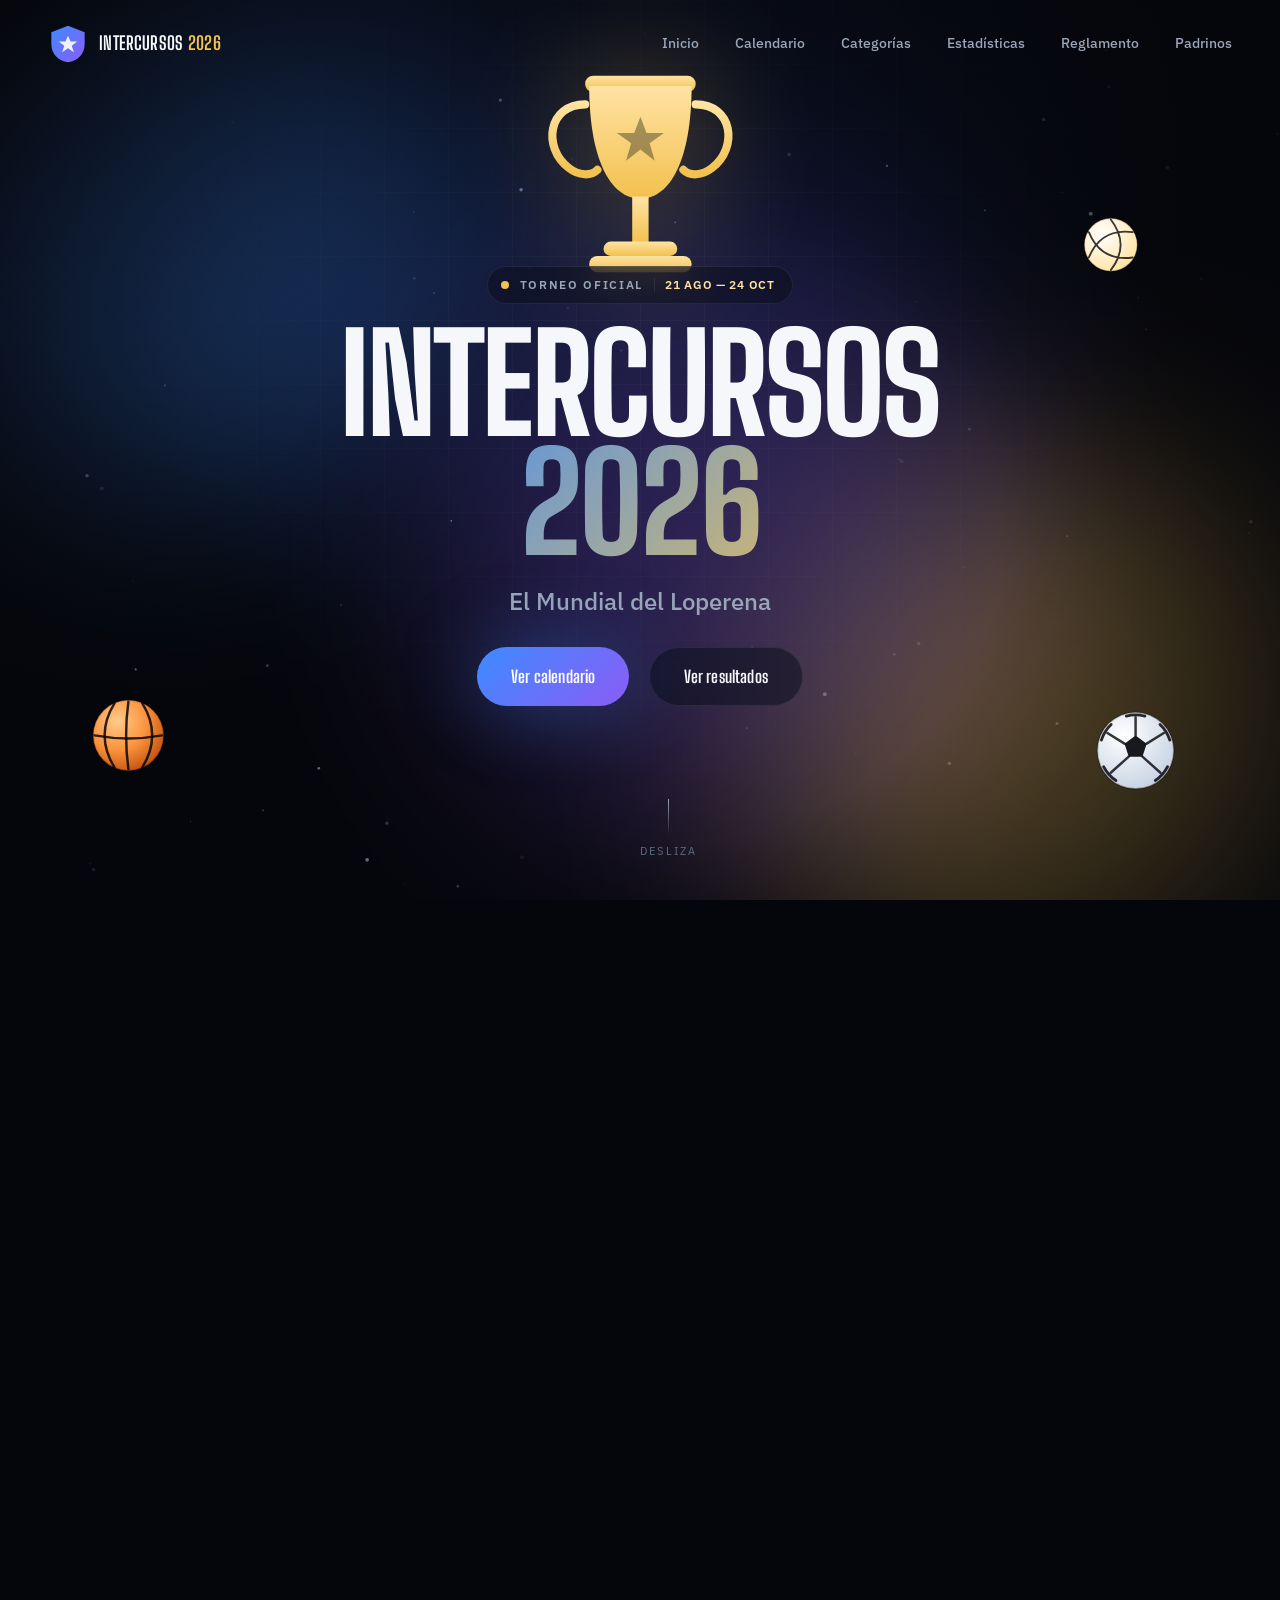
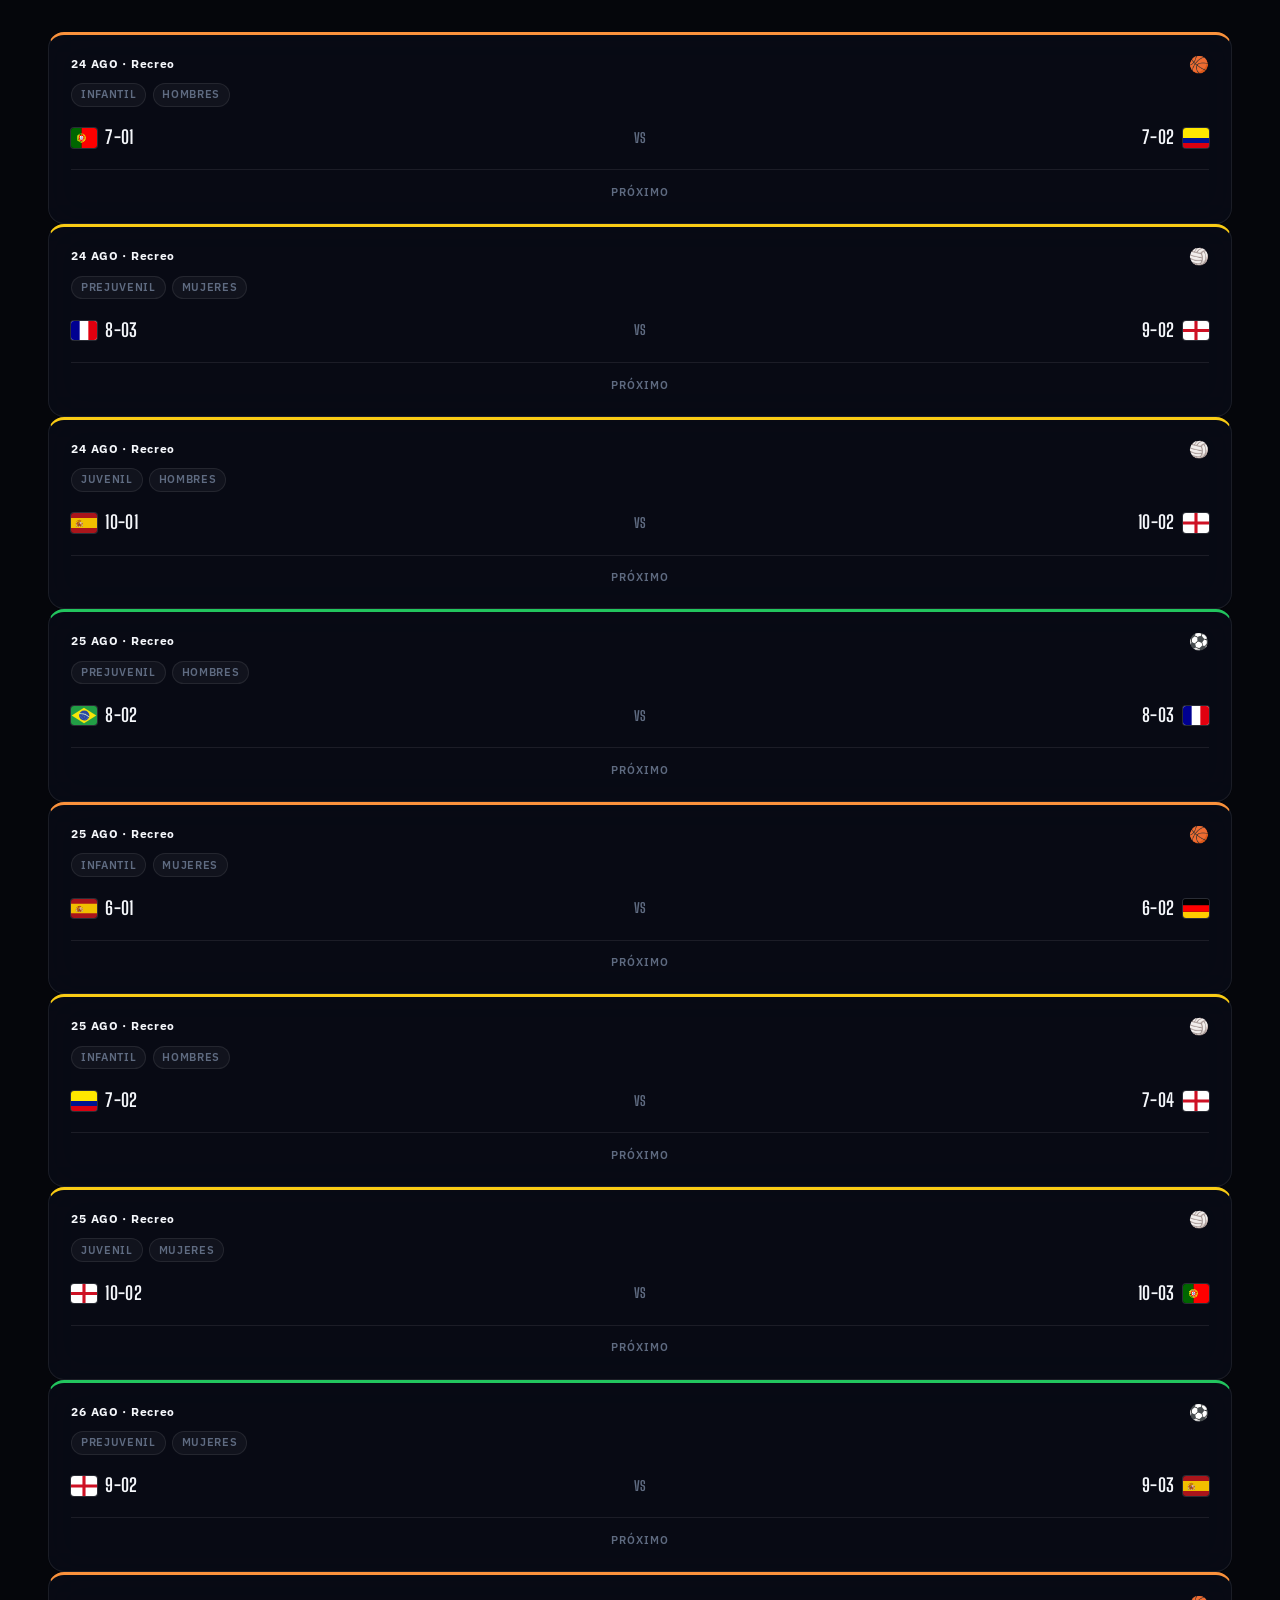
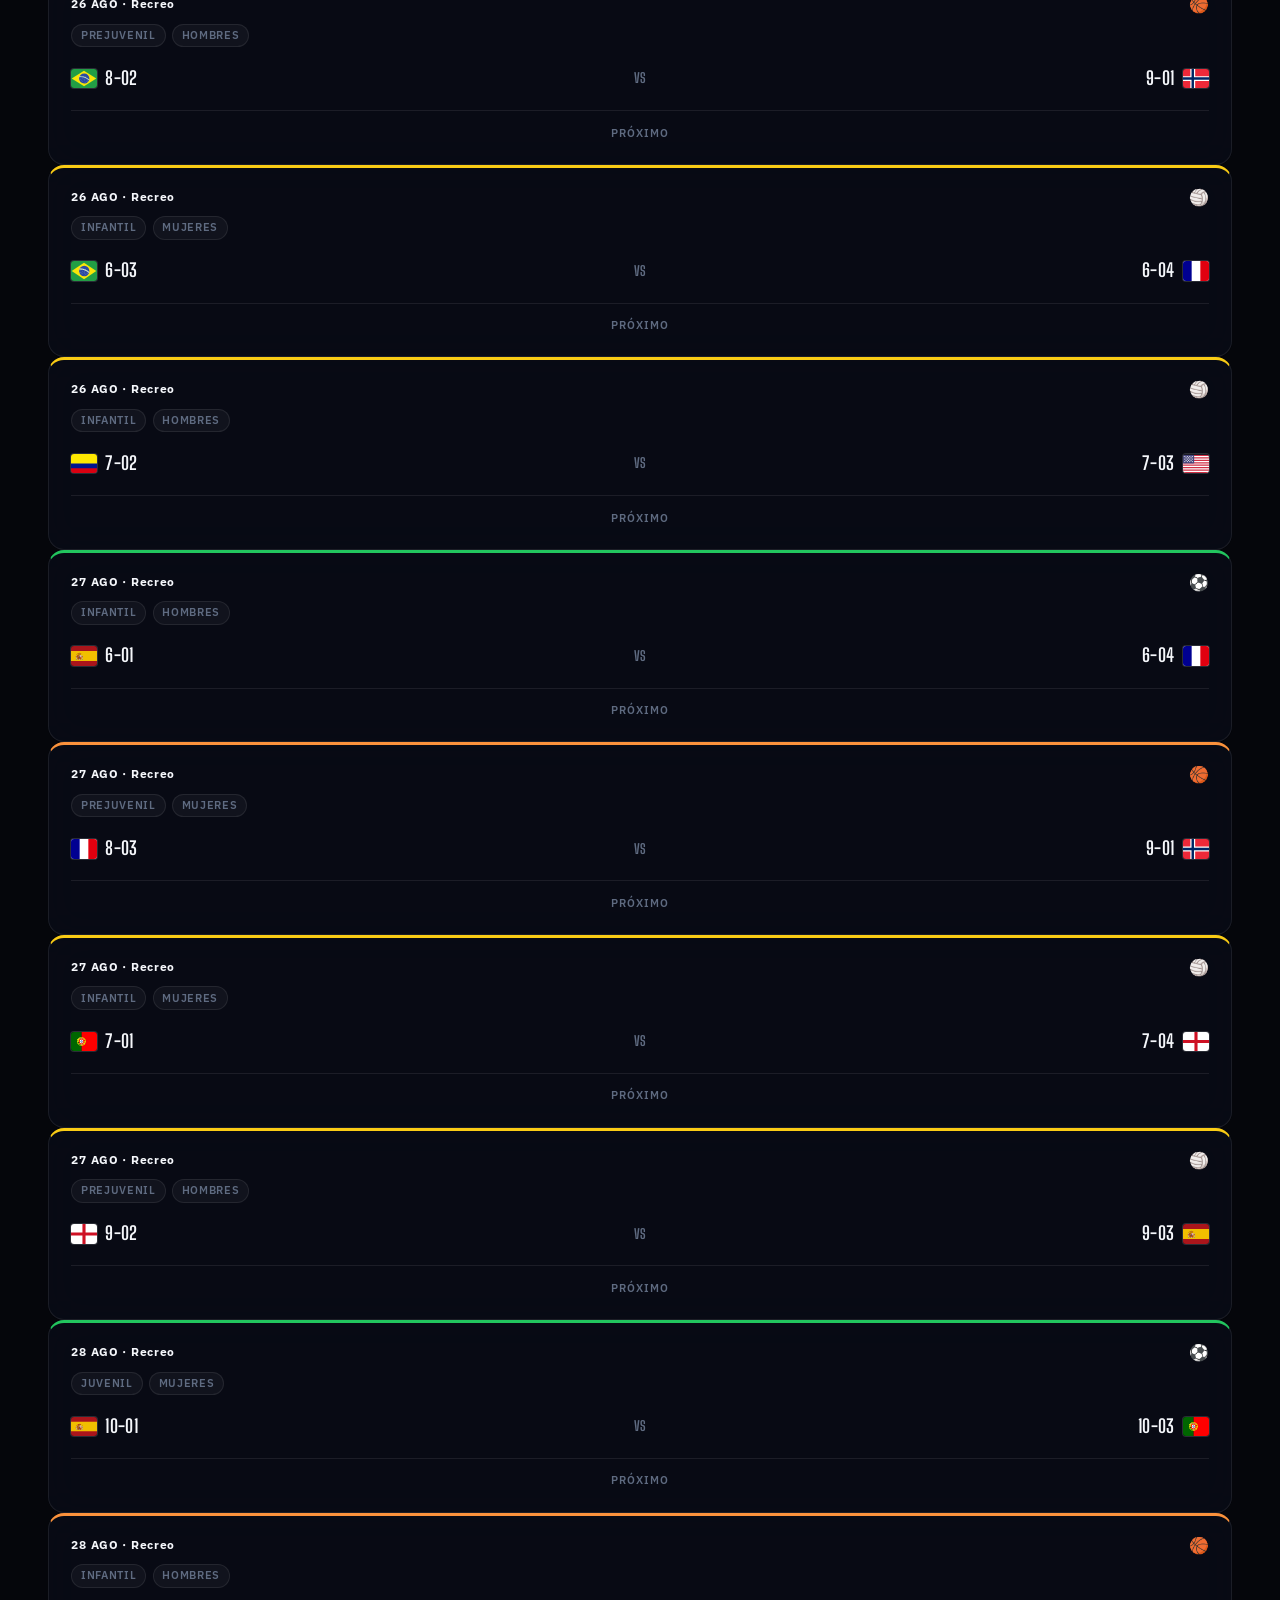
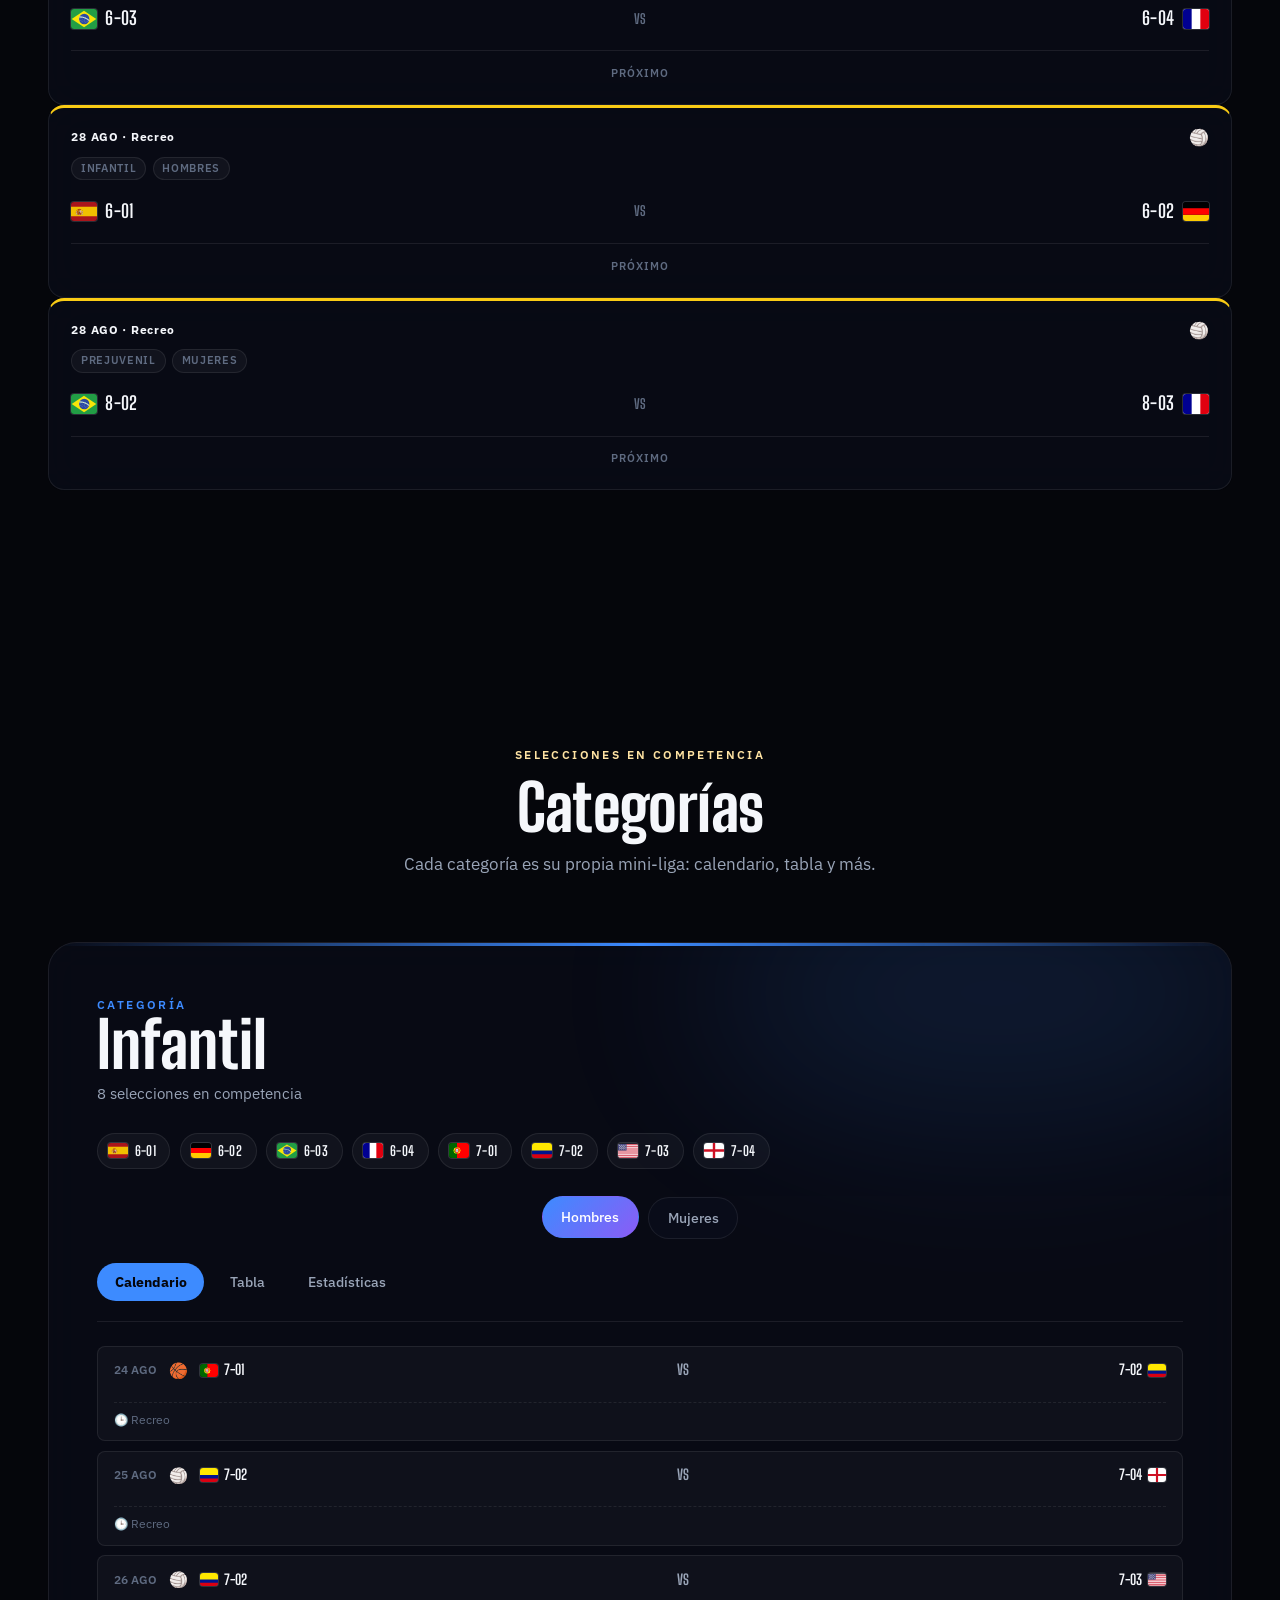
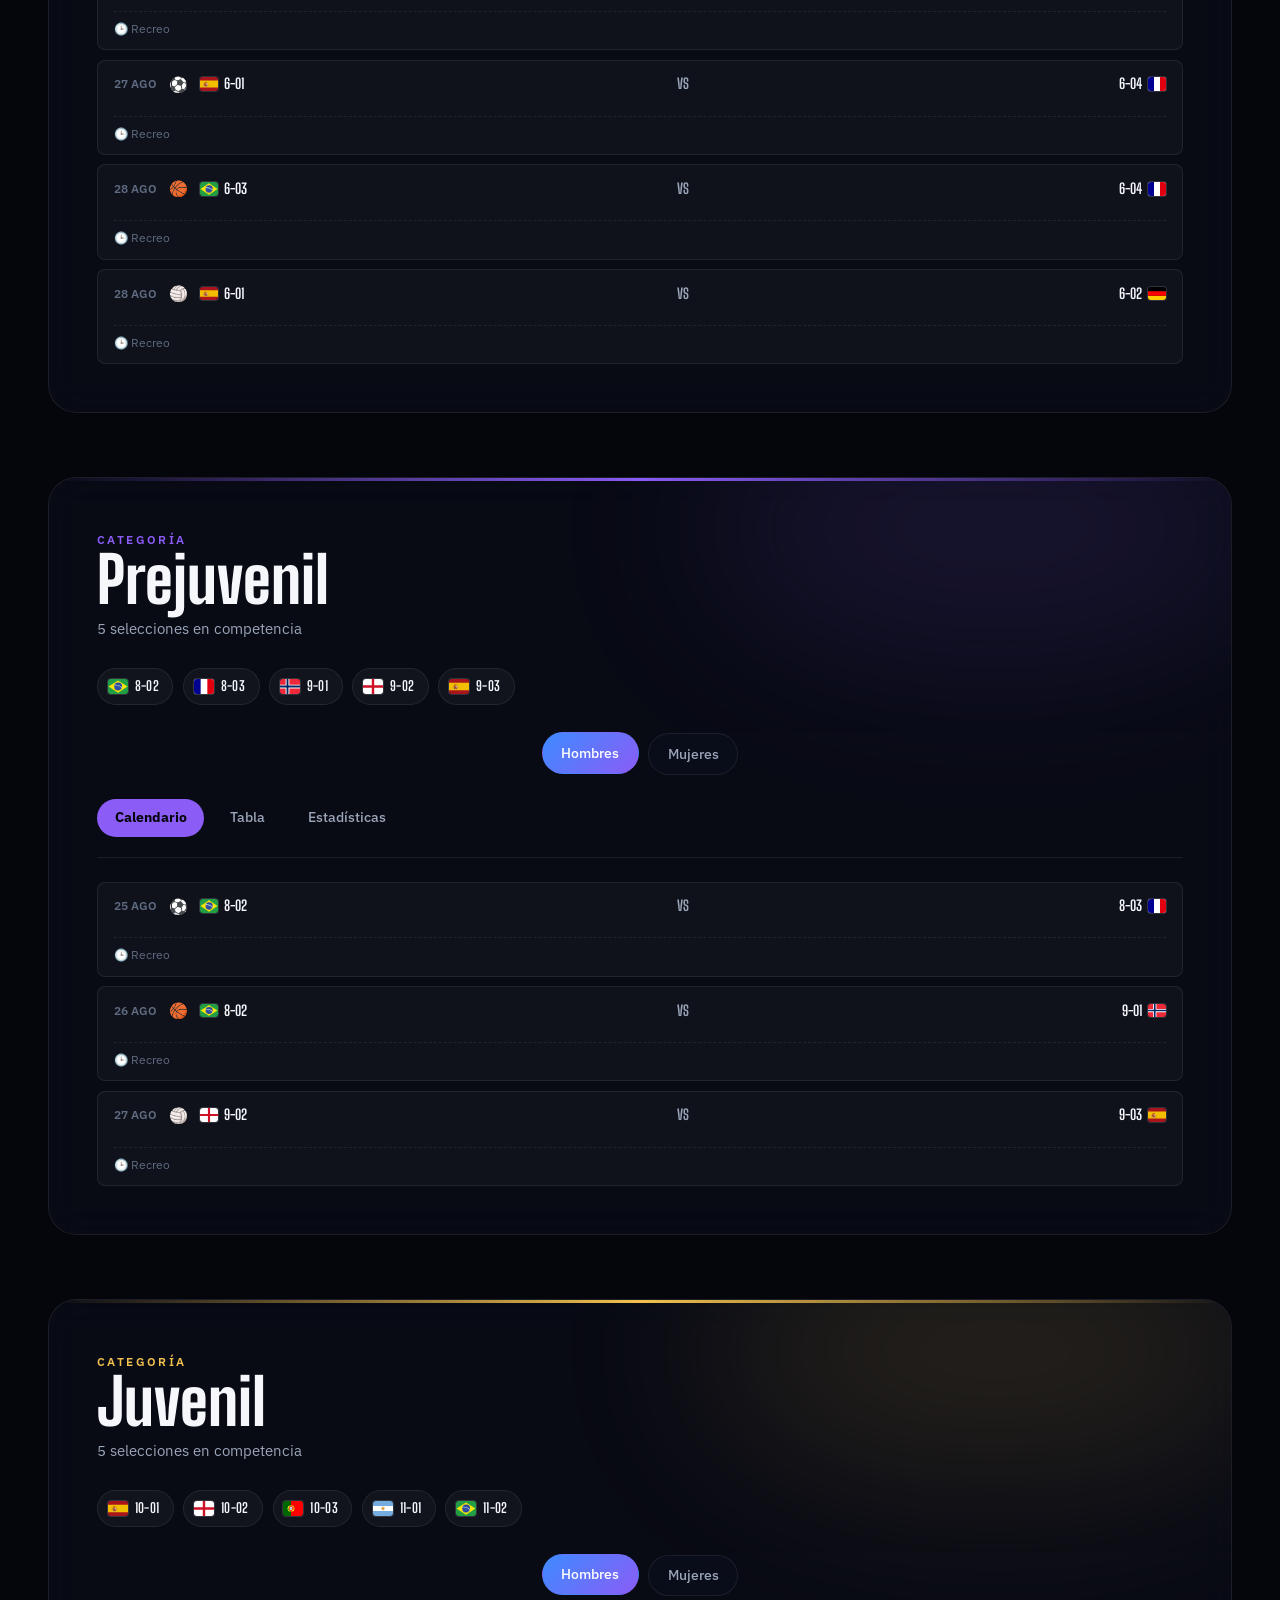
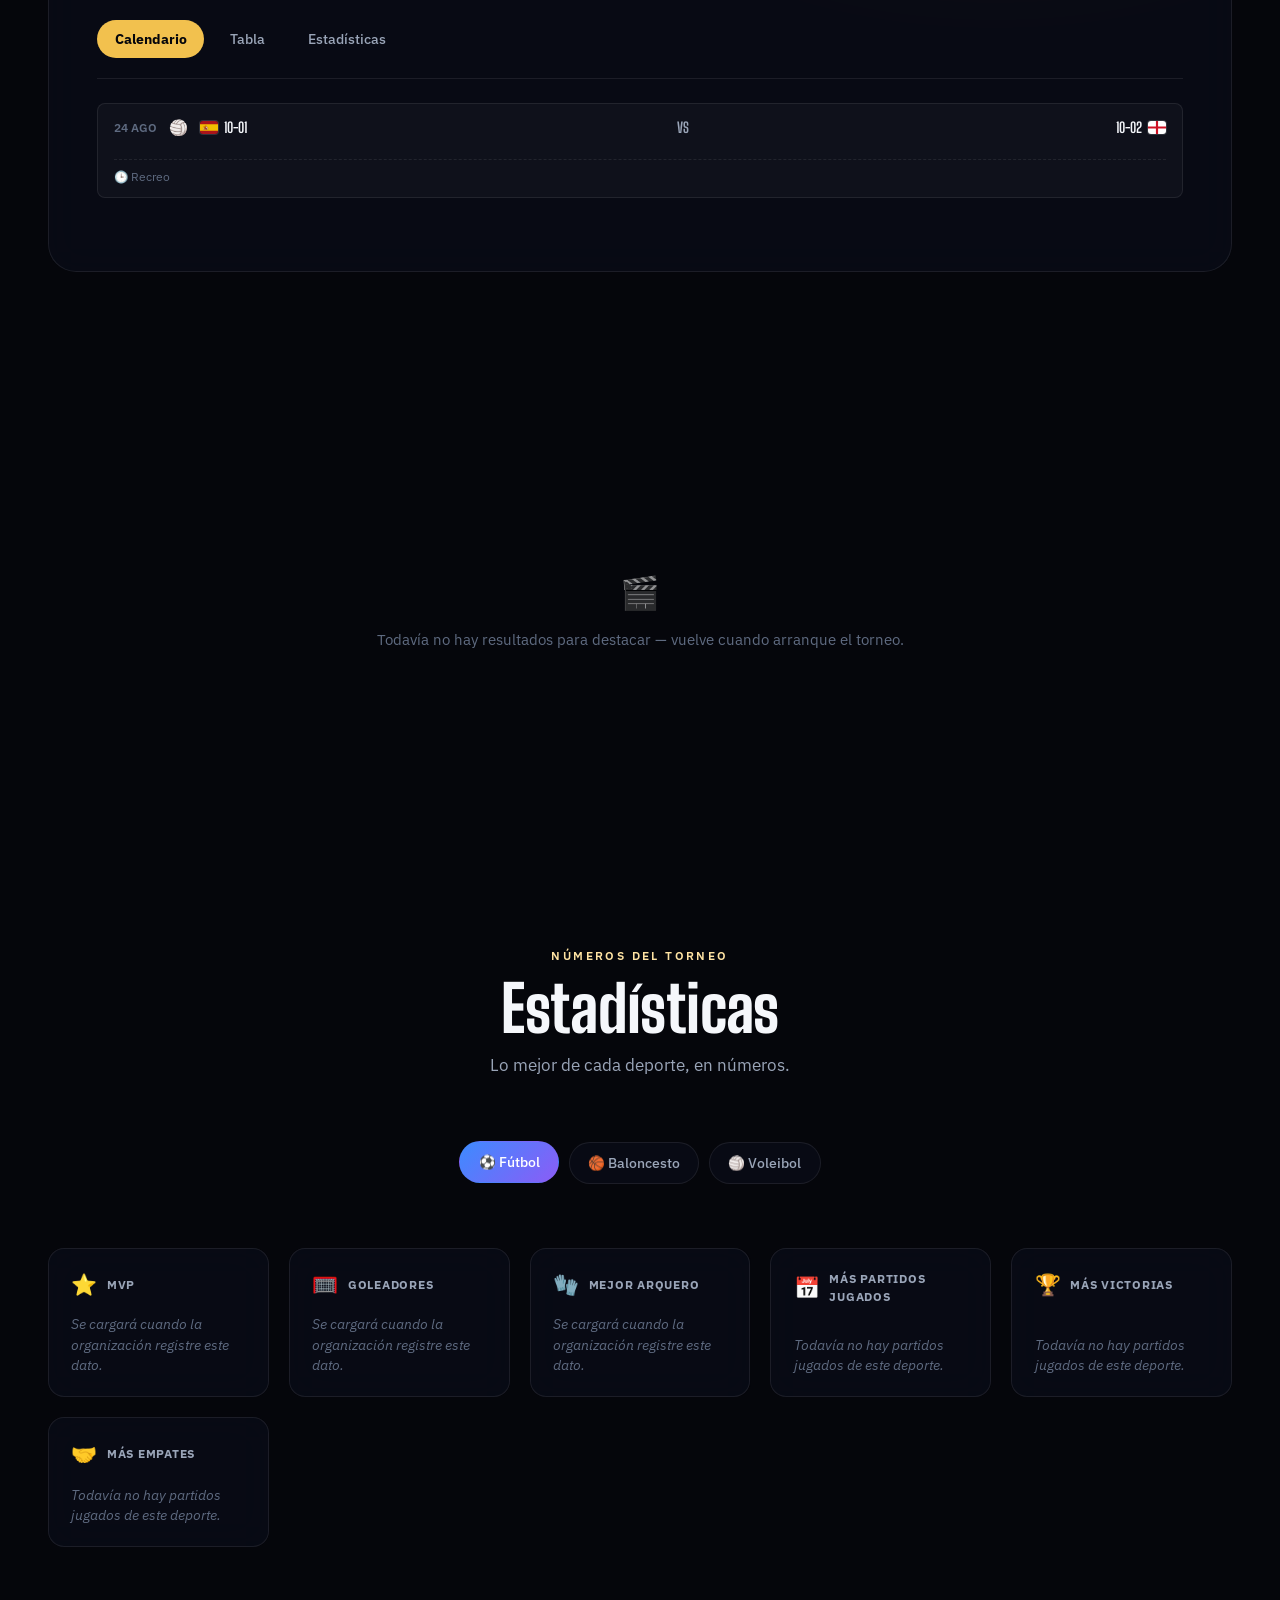
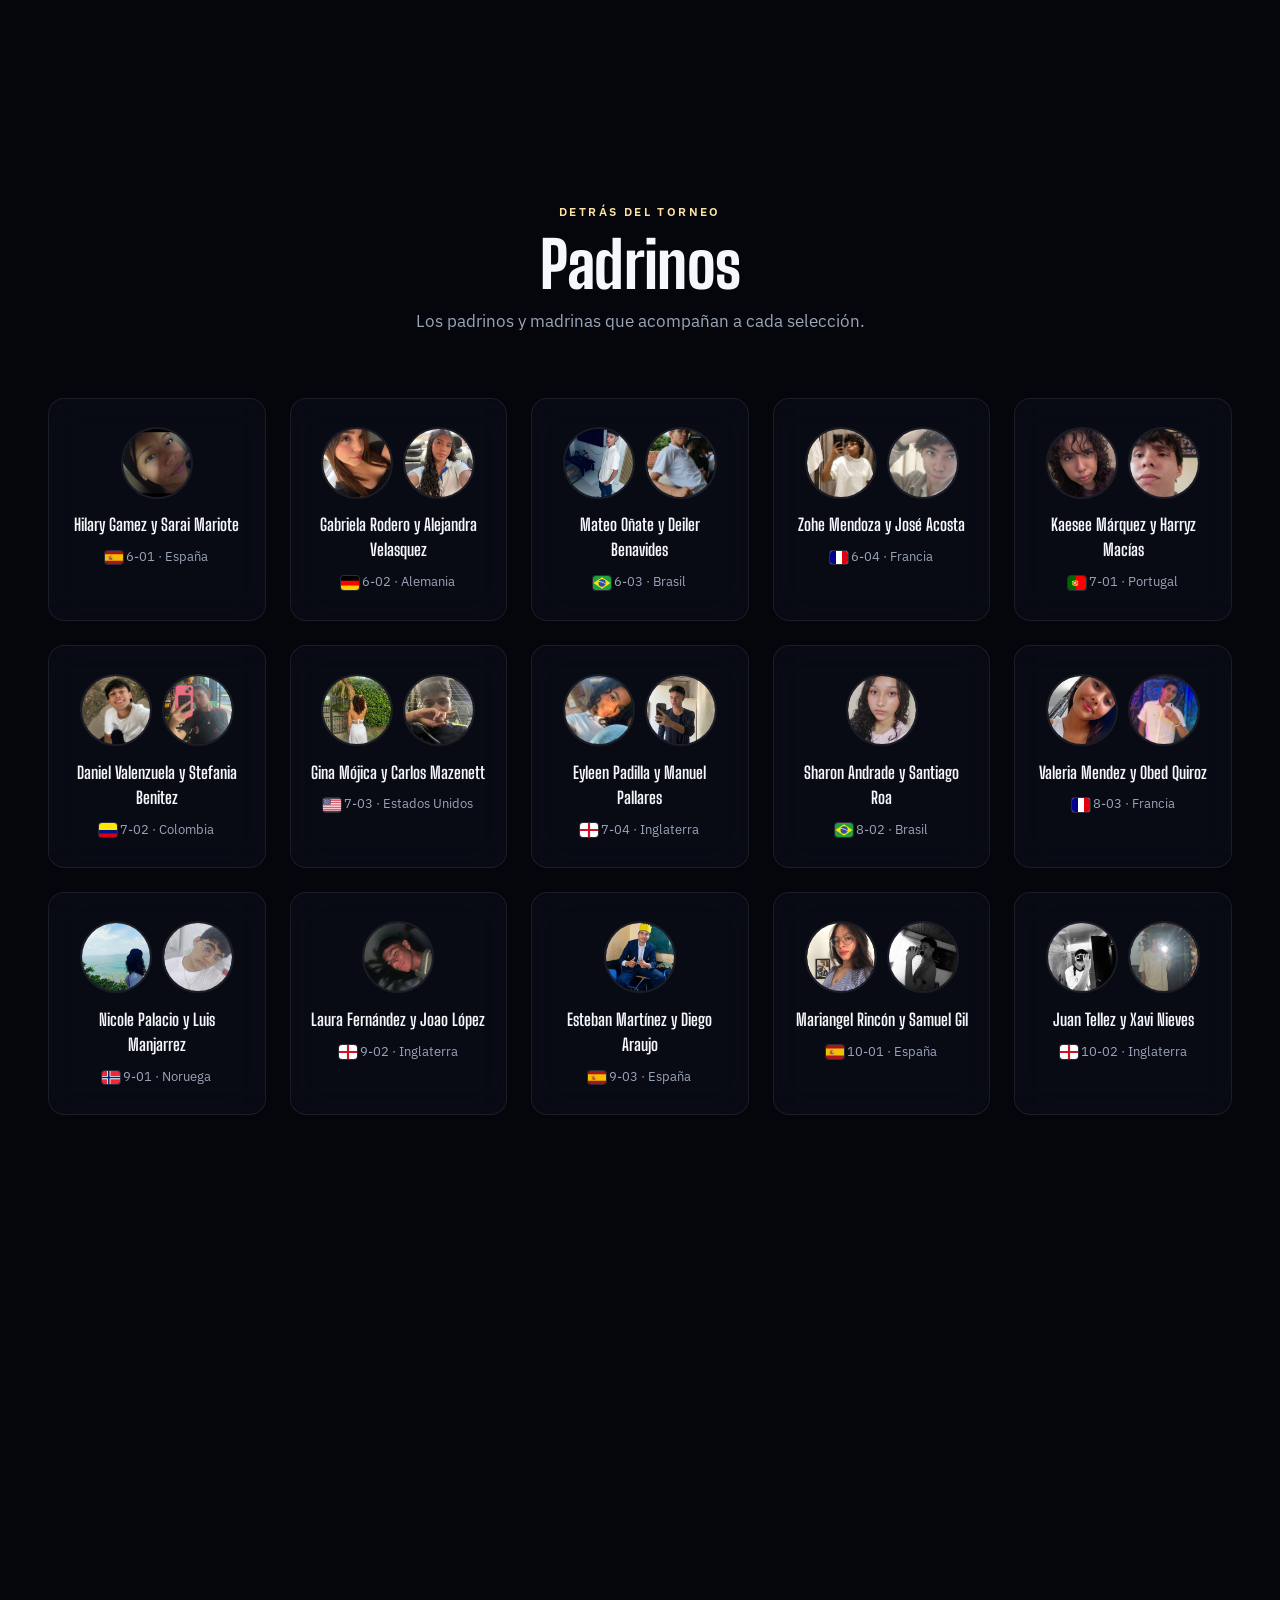
==== commit 7a4507f8: "quite las noticias" ====
--- a/index.html
+++ b/index.html
@@ -228,18 +228,7 @@
 
    
 
-    <!-- NOTICIAS -->
-    <section class="section news-section" id="noticias">
-      <div class="container">
-        <div class="section-header reveal">
-          <span class="section-header__eyebrow">Prensa del torneo</span>
-          <h2 class="section-header__title">Noticias</h2>
-          <p class="section-header__subtitle">Lo último de cada cancha, actualizado partido a partido.</p>
-        </div>
-
-        <div id="newsContainer"></div>
-      </div>
-    </section>
+    
 
     <!-- LO MEJOR DEL DÍA -->
     <section class="section" id="momentos">
@@ -327,7 +316,6 @@
   <script src="js/flags.js" defer></script>
   <script src="js/calendar.js" defer></script>
   <script src="js/highlights.js" defer></script>
-  <script src="js/news.js" defer></script>
   <script src="js/statistics.js" defer></script>
   <script src="js/organization.js" defer></script>
   <script src="js/rules.js" defer></script>
--- a/css/styles.css
+++ b/css/styles.css
@@ -567,28 +567,7 @@
 .bracket__champion-icon { font-size: 2rem; }
 .bracket__champion-team { font-family: var(--font-display); font-weight: 800; font-size: 1.3rem; text-align: center; }
 
-/* ==========================================================================
-   GALERÍA (Fase 5)
-   ========================================================================== */
-.gallery-grid { display: grid; grid-template-columns: repeat(auto-fill, minmax(280px, 1fr)); gap: 1.5rem; }
-
-.gallery-card {
-  background: var(--glass-bg);
-  border: 1px solid var(--glass-border);
-  border-radius: var(--radius-md);
-  overflow: hidden;
-  backdrop-filter: blur(var(--glass-blur));
-  -webkit-backdrop-filter: blur(var(--glass-blur));
-  transition: transform var(--transition-base), box-shadow var(--transition-base);
-}
-.gallery-card:hover { transform: translateY(-4px); box-shadow: var(--shadow-elevated); }
-
-.gallery-card__header { padding: 1rem 1.15rem 1.15rem; display: flex; flex-direction: column; gap: 0.35rem; }
-.gallery-card__date { font-size: 0.7rem; font-weight: 700; letter-spacing: 0.08em; color: var(--sport-color); text-transform: uppercase; }
-.gallery-card__teams { font-family: var(--font-display); font-weight: 700; font-size: 1rem; display: flex; align-items: center; gap: 0.3rem; flex-wrap: wrap; }
-.gallery-card__flag { width: 20px; height: 15px; }
-.gallery-card__score { font-variant-numeric: tabular-nums; color: var(--text-secondary); margin: 0 0.3rem; }
-.gallery-card__category { font-size: 0.75rem; color: var(--text-muted); text-transform: uppercase; letter-spacing: 0.06em; }
+
 
 /* -------------------- Carrusel (reutilizable) -------------------- */
 .carousel { position: relative; overflow: hidden; aspect-ratio: 4 / 3; background: var(--bg-secondary); touch-action: pan-y; }
@@ -776,20 +755,18 @@
 .padrino-card:hover { transform: translateY(-4px); box-shadow: var(--shadow-elevated); }
 
 .padrino-card__photo {
-  display: flex;
+  width: 84px;
+  height: 84px;
+  border-radius: 50%;
+  overflow: hidden;
+  display: flex;
+  align-items: center;
   justify-content: center;
-  align-items: center;
-  gap: 10px;
-  margin-bottom: 12px;
-}
-
-.padrino-card__photo img {
-  width: 72px;
-  height: 72px;
-  object-fit: cover;
-  border-radius: 50%;
-  border: 2px solid rgba(255, 255, 255, 0.15);
-}
+  background: var(--bg-secondary);
+  border: 2px solid var(--glass-border);
+  flex-shrink: 0;
+}
+.padrino-card__photo img { width: 100%; height: 100%; object-fit: cover; }
 .padrino-card__photo-icon { font-size: 2rem; opacity: 0.5; }
 
 .padrino-card__body { display: flex; flex-direction: column; gap: 0.3rem; }
@@ -798,28 +775,6 @@
 .padrino-card__meta { font-size: 0.82rem; color: var(--text-secondary); }
 .padrino-card__flag { width: 18px; height: 13.5px; }
 
-.padrino-card__photos {
-  display: flex;
-  justify-content: center;
-  align-items: center;
-  gap: 12px;
-  margin-bottom: 14px;
-}
-
-.padrino-card__photos .padrino-card__photo {
-  width: 72px;
-  height: 72px;
-  flex-shrink: 0;
-  overflow: hidden;
-  border-radius: 50%;
-}
-
-.padrino-card__photos .padrino-card__photo img {
-  width: 100%;
-  height: 100%;
-  object-fit: cover;
-  display: block;
-}
 /* ==========================================================================
    REGLAMENTO (Fase 10)
    ========================================================================== */
@@ -891,24 +846,30 @@
 .footer__links a:hover { color: var(--text-primary); }
 .footer__copy { width: 100%; text-align: center; margin-top: var(--space-lg); font-size: 0.75rem; color: var(--text-muted); }
 
-
-/* Forzar que la sección del calendario reciba los eventos del mouse */
-.calendar {
-  position: relative;
-  z-index: 10;
-}
-
-/* Asegurar que los contenedores de filtros estén activos */
-.calendar__filters,
-.filter-pill {
-  position: relative;
-  z-index: 11;
-  pointer-events: auto !important;
-  cursor: pointer !important;
-}
-
-/* Evitar que el área decorativa del hero intercepte los clics fuera de su área */
-.hero__art,
-.hero__background {
-  pointer-events: none !important;
+/* Poner fotos de los padrinos horizontales y ajustar el tamaño del círculo */
+.padrino-card__avatars,
+.padrino-card__photos,
+.padrino-avatars {
+  display: flex !important;
+  flex-direction: row !important;
+  justify-content: center !important;
+  align-items: center !important;
+  gap: 10px !important;
+}
+
+/* Forzar que la foto llene todo el círculo sin bordes sobrantes */
+.padrino-card__avatar,
+.padrino-card__photo,
+.padrino-avatar,
+.padrino-card__avatars img,
+.padrino-card__photos img,
+.padrino-avatars img {
+  width: 72px !important;
+  height: 72px !important;
+  max-width: none !important;
+  max-height: none !important;
+  object-fit: cover !important;
+  border-radius: 50% !important;
+  padding: 0 !important;
+  background: none !important;
 }
--- a/css/responsive.css
+++ b/css/responsive.css
@@ -35,15 +35,14 @@
   .filter-group { gap: 0.45rem; }
   .filter-pill { padding: 0.5rem 0.9rem; font-size: 0.8rem; }
 
-  .calendar__grid { grid-template-columns: 1fr; display: grid !important; width: 100% !important; }
+  .calendar__grid { grid-template-columns: 1fr; }
   .match-card__code { font-size: 1rem; }
   .match-card__flag { width: 22px; height: 16.5px; }
 
-  .category-list { display: flex !important; flex-direction: column !important; width: 100% !important; }
   .category-block { padding: 1.5rem 1.25rem; }
   .category-block__tabs { gap: 0.4rem; padding-bottom: 1rem; }
   .tab-btn { padding: 0.45rem 0.85rem; font-size: 0.78rem; }
-  .match-row { grid-template-columns: auto auto 1fr auto 1fr; gap: 0.4rem; padding: 0.6rem 0.7rem; font-size: 0.78rem; overflow-x: auto; }
+  .match-row { grid-template-columns: auto auto 1fr auto 1fr; gap: 0.4rem; padding: 0.6rem 0.7rem; font-size: 0.78rem; }
   .match-row__code { font-size: 0.85rem; }
   .standings th, .standings td { padding: 0.4rem 0.45rem; font-size: 0.78rem; }
 
@@ -70,15 +69,6 @@
   .stats-grid { grid-template-columns: repeat(auto-fill, minmax(160px, 1fr)); }
   .stat-card { padding: 1rem 1.1rem; min-height: 110px; }
 
-  .organization-grid { display: grid !important; width: 100% !important; }
-  .padrino-card__photo,
-  .padrino-card__photos .padrino-card__photo {
-    width: 72px !important;
-    height: 72px !important;
-    min-width: 72px;
-    min-height: 72px;
-  }
-
   .rule-card__toggle { padding: 0.9rem 1.1rem; gap: 0.6rem; }
   .rule-card__title { font-size: 0.95rem; }
   .rule-card__list { padding: 0 1.1rem 1.1rem 1.1rem; }
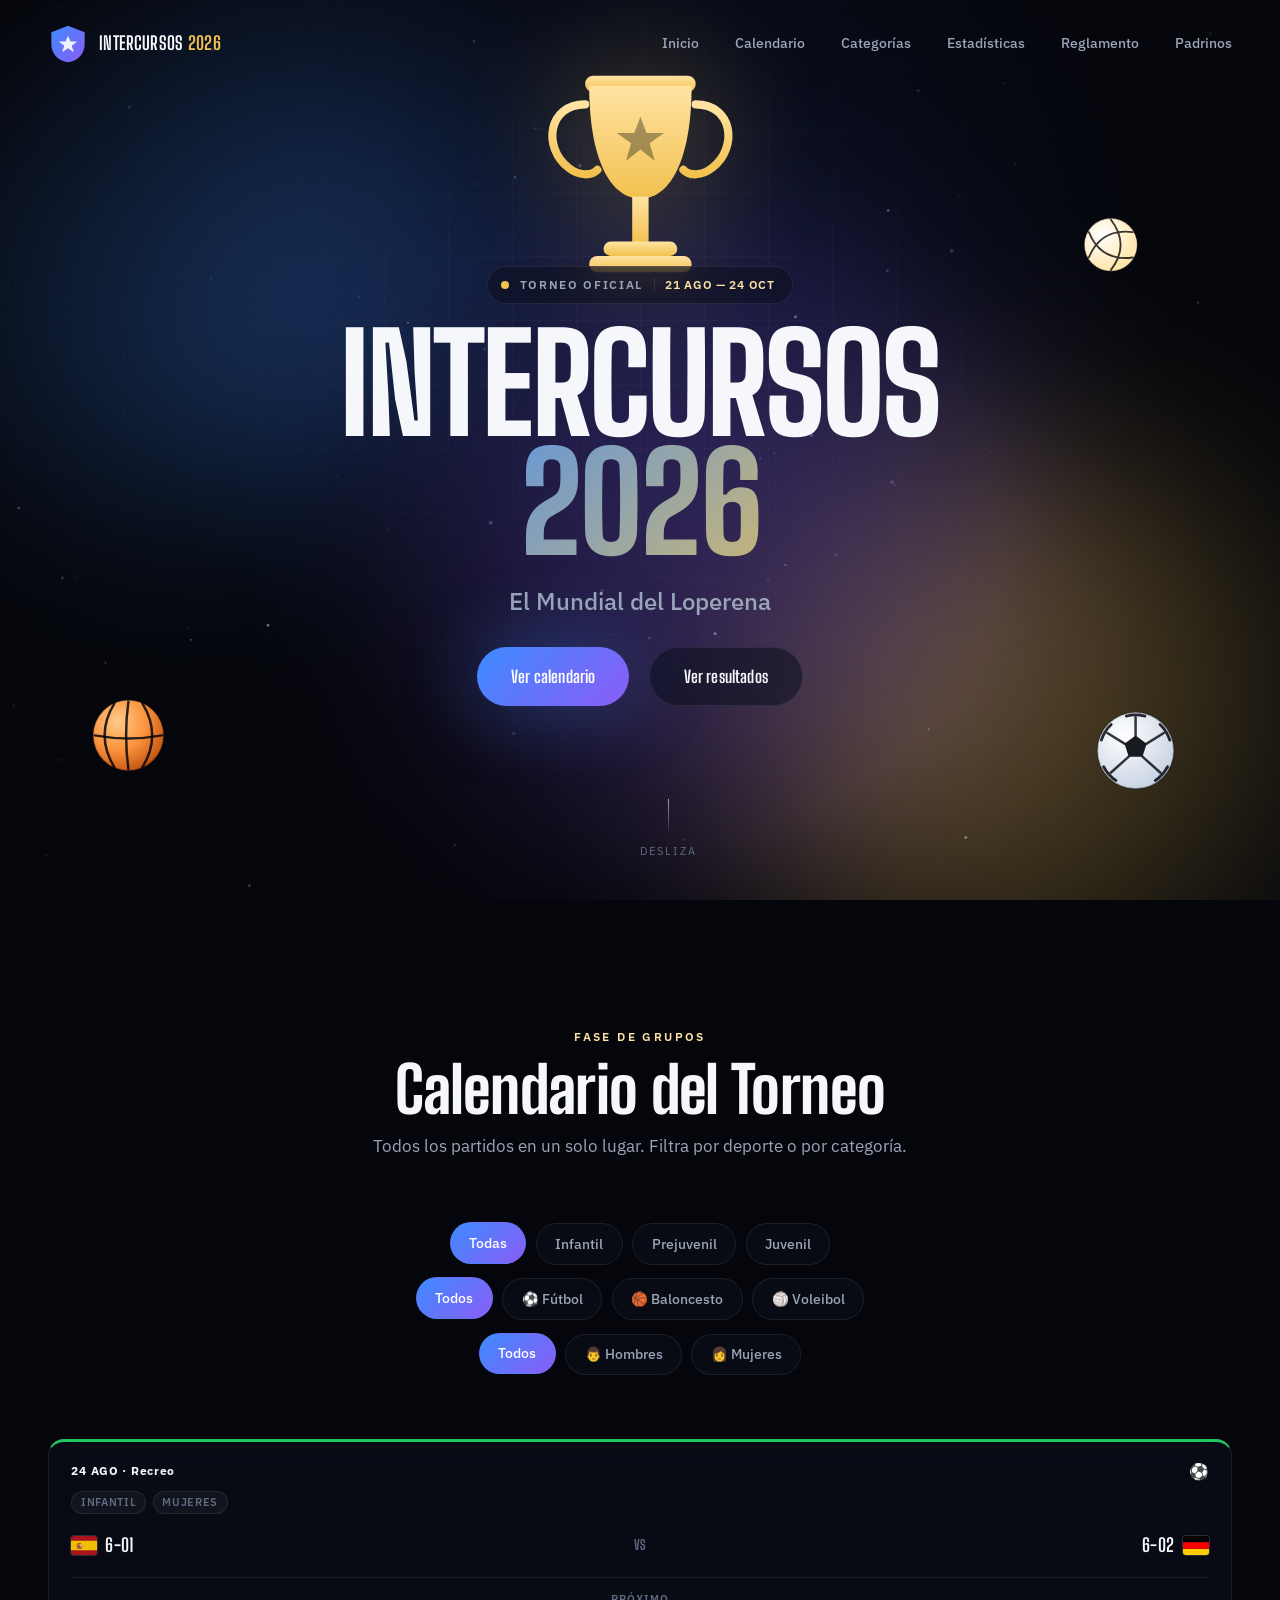
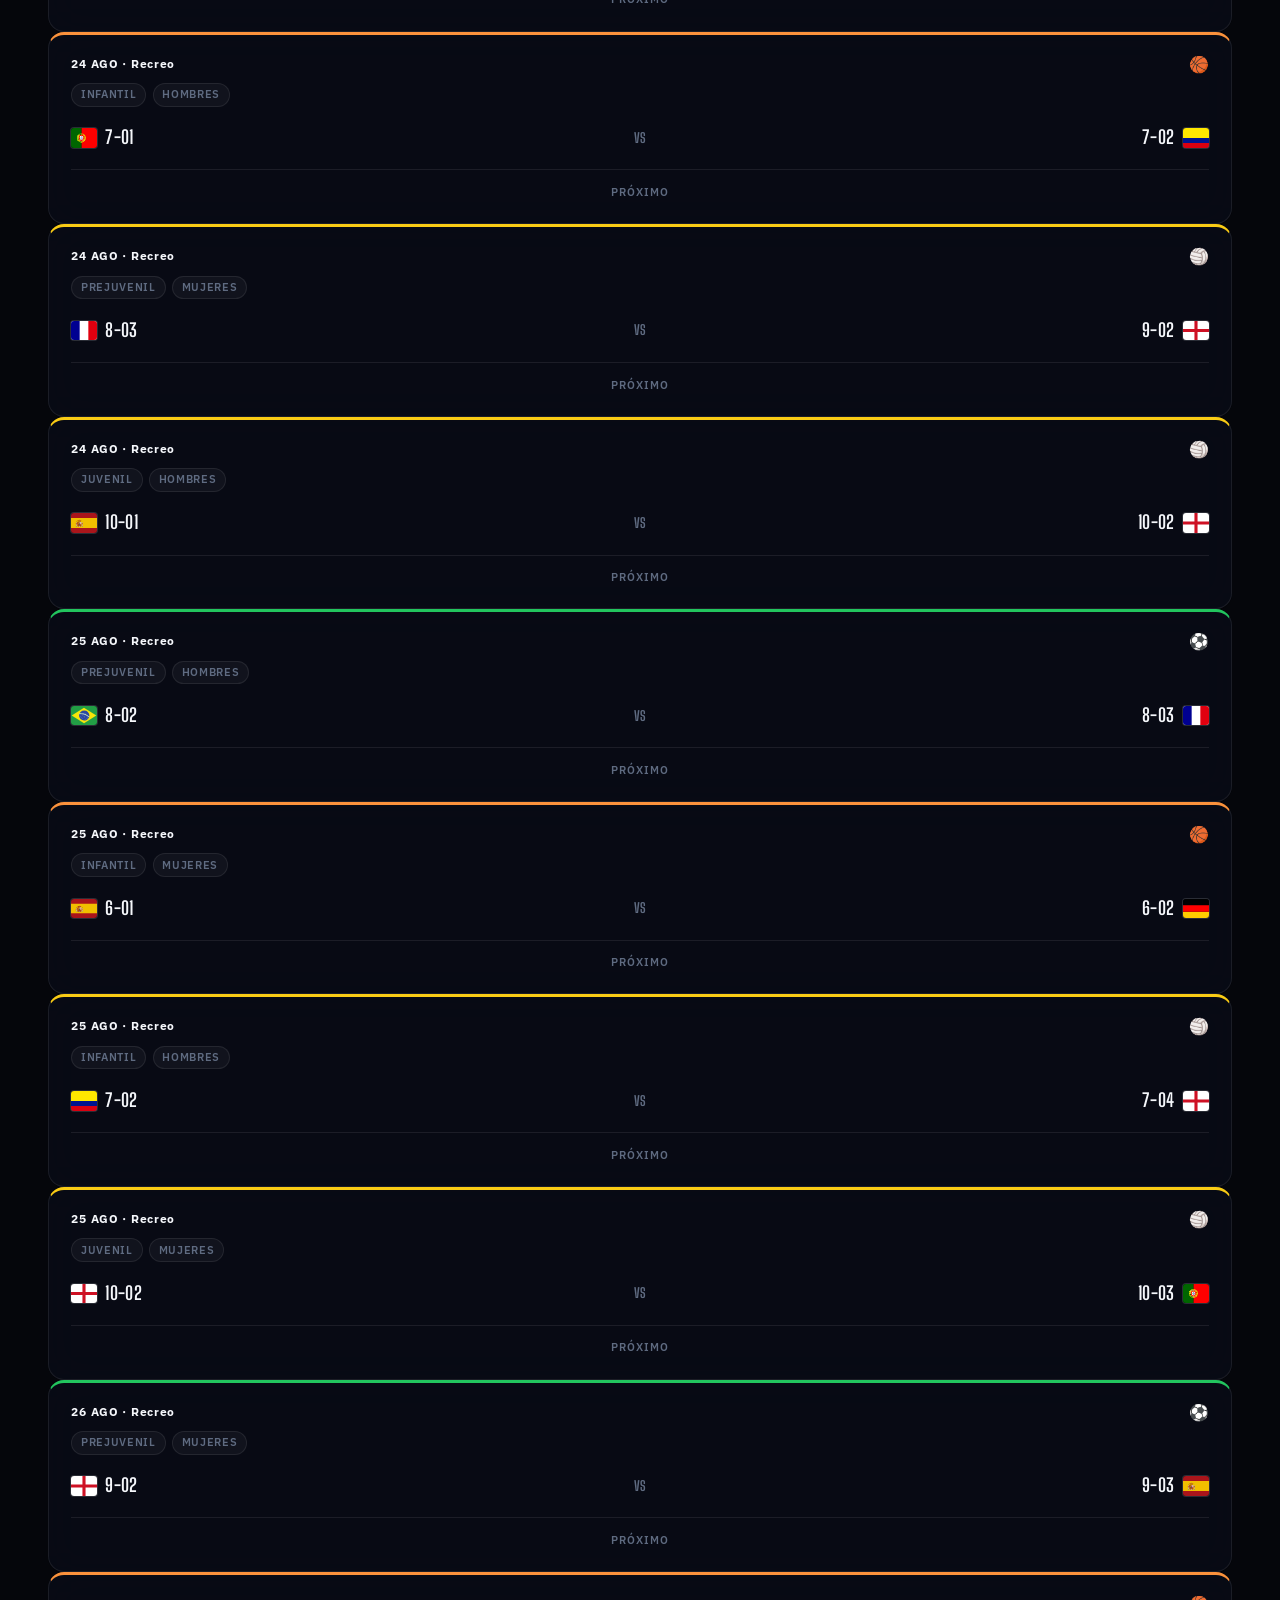
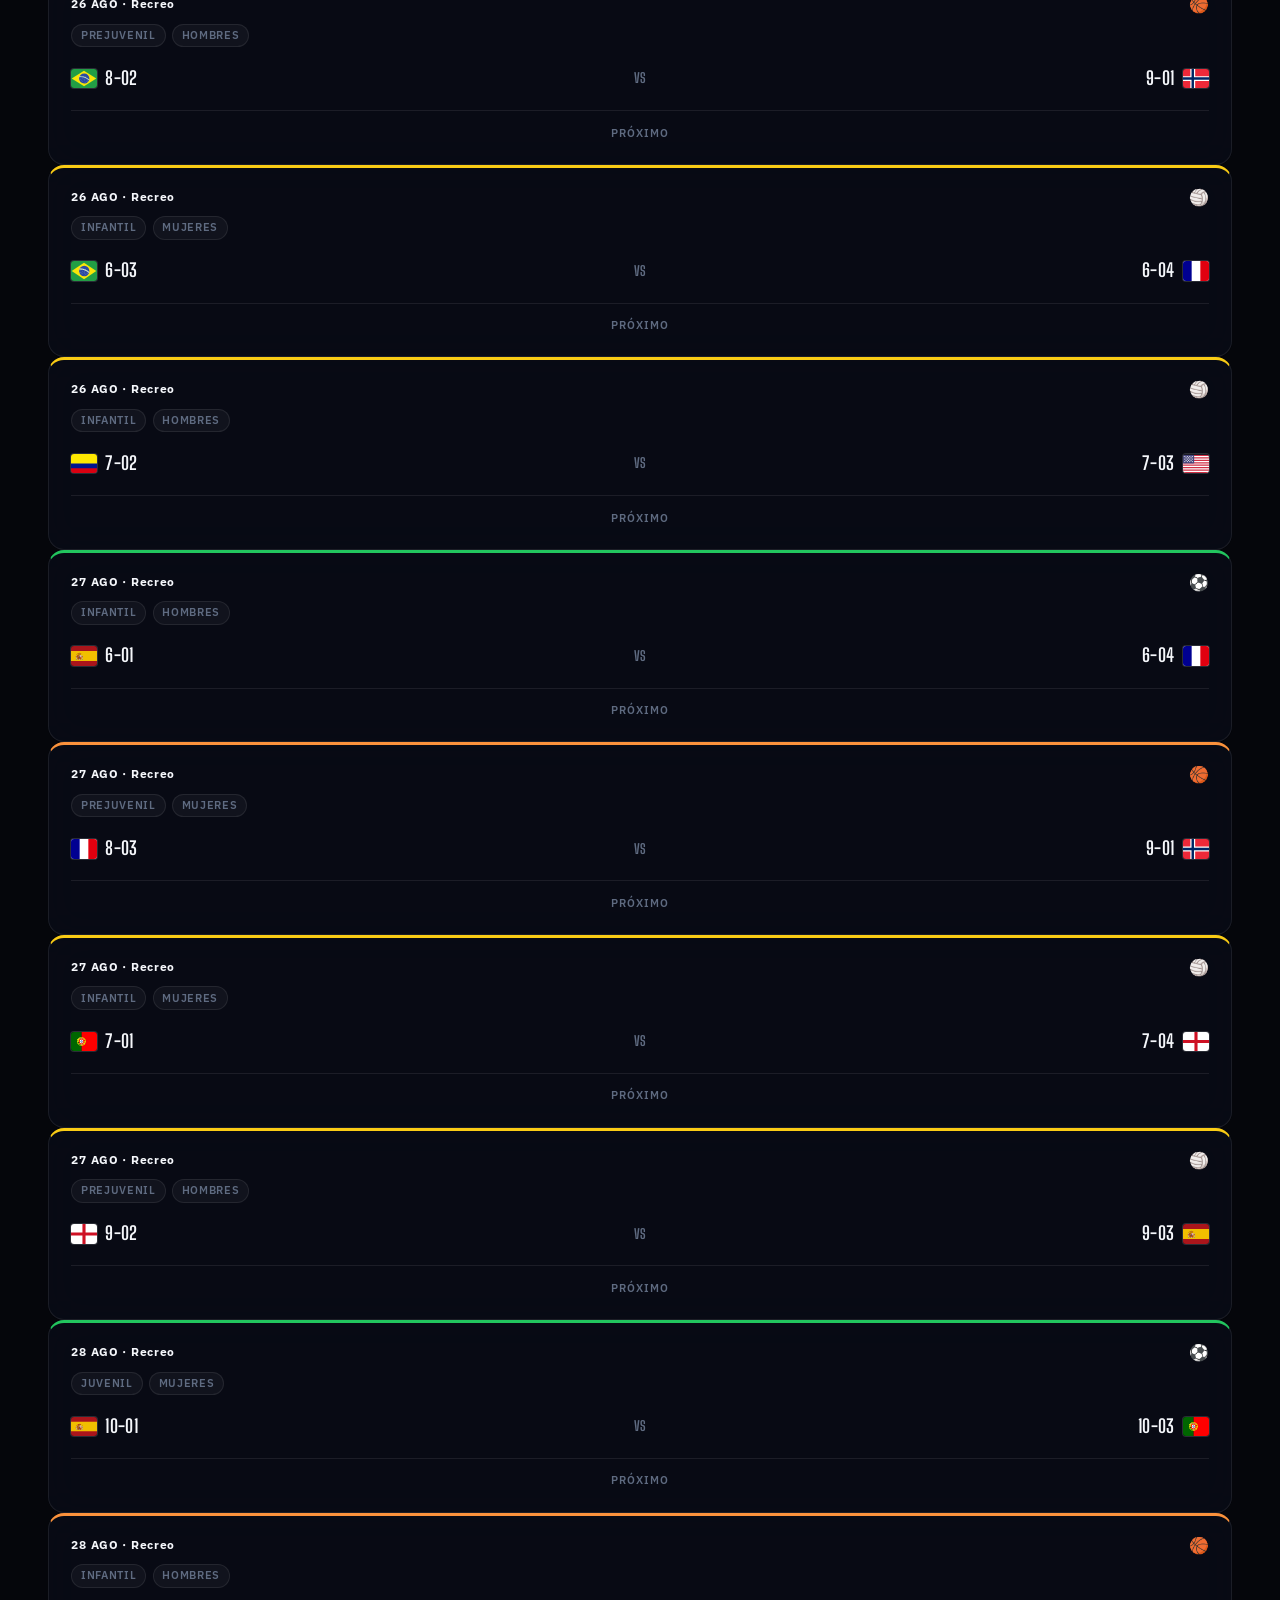
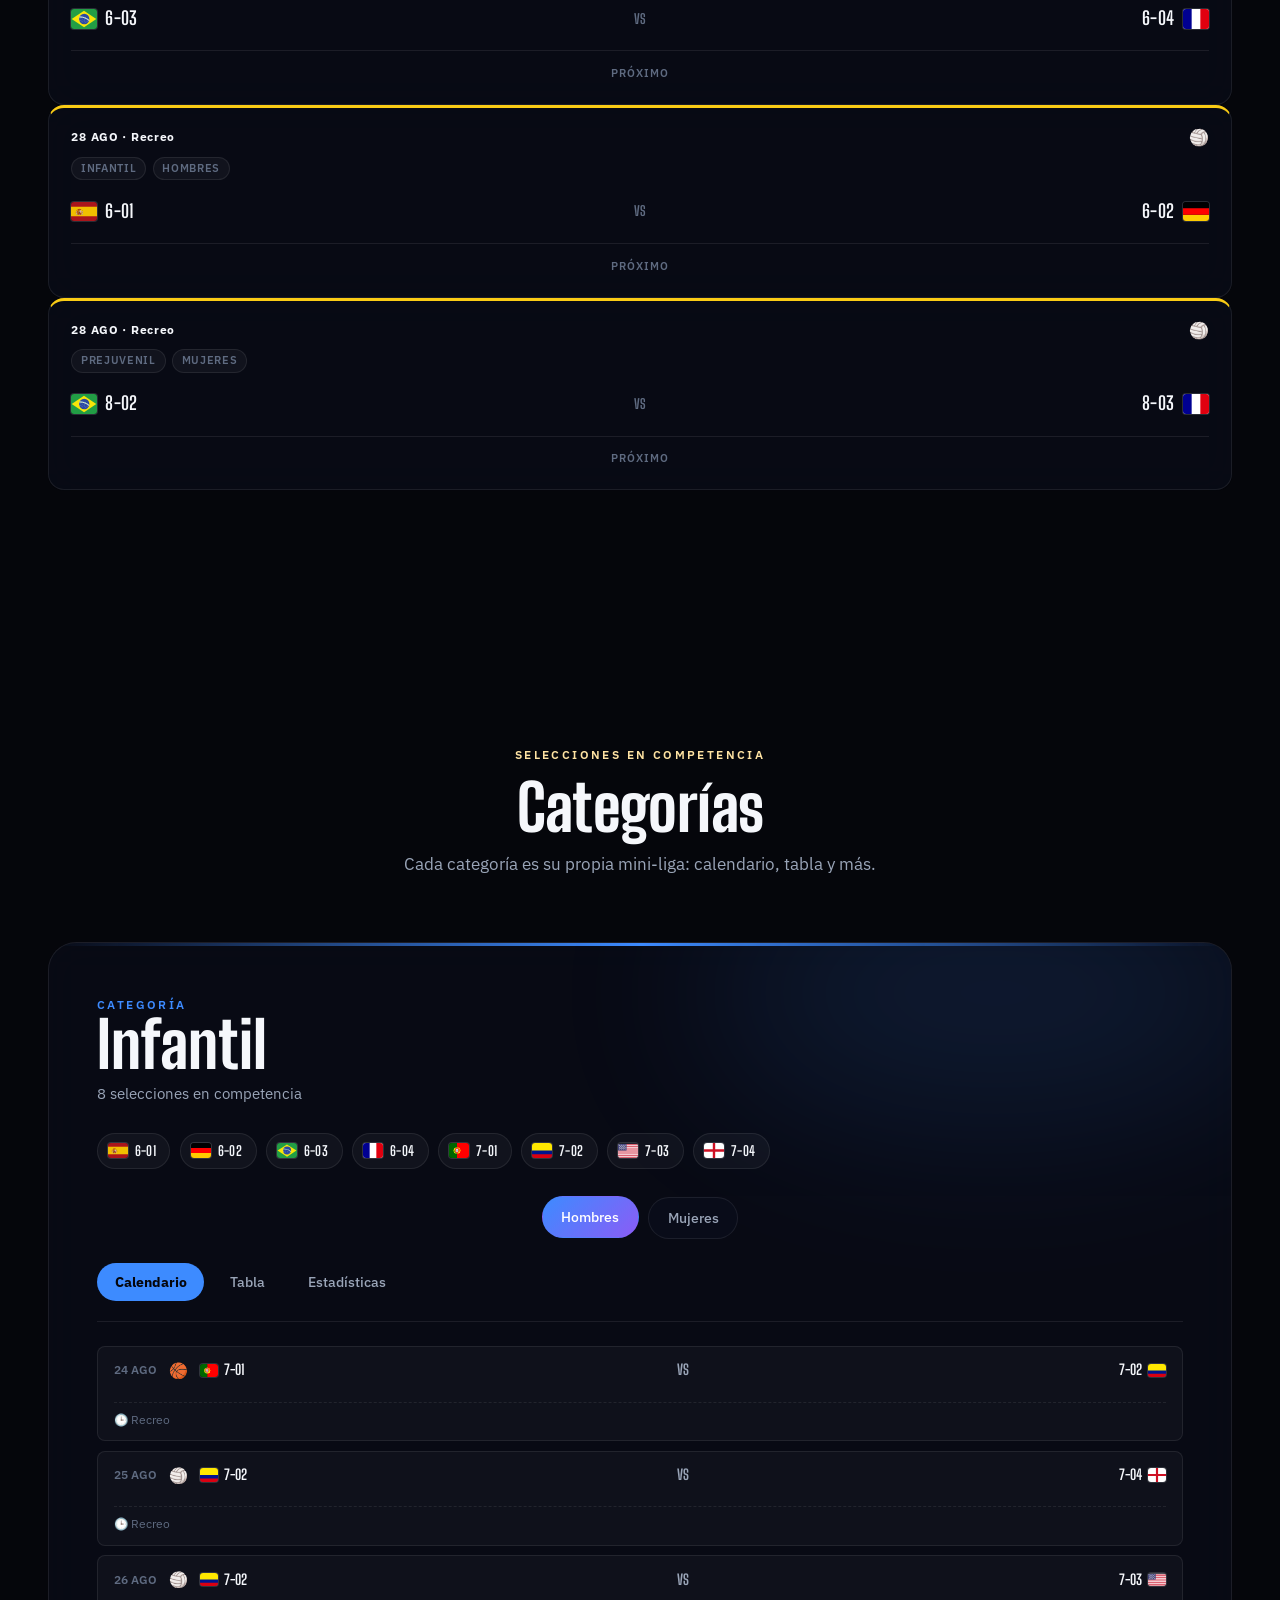
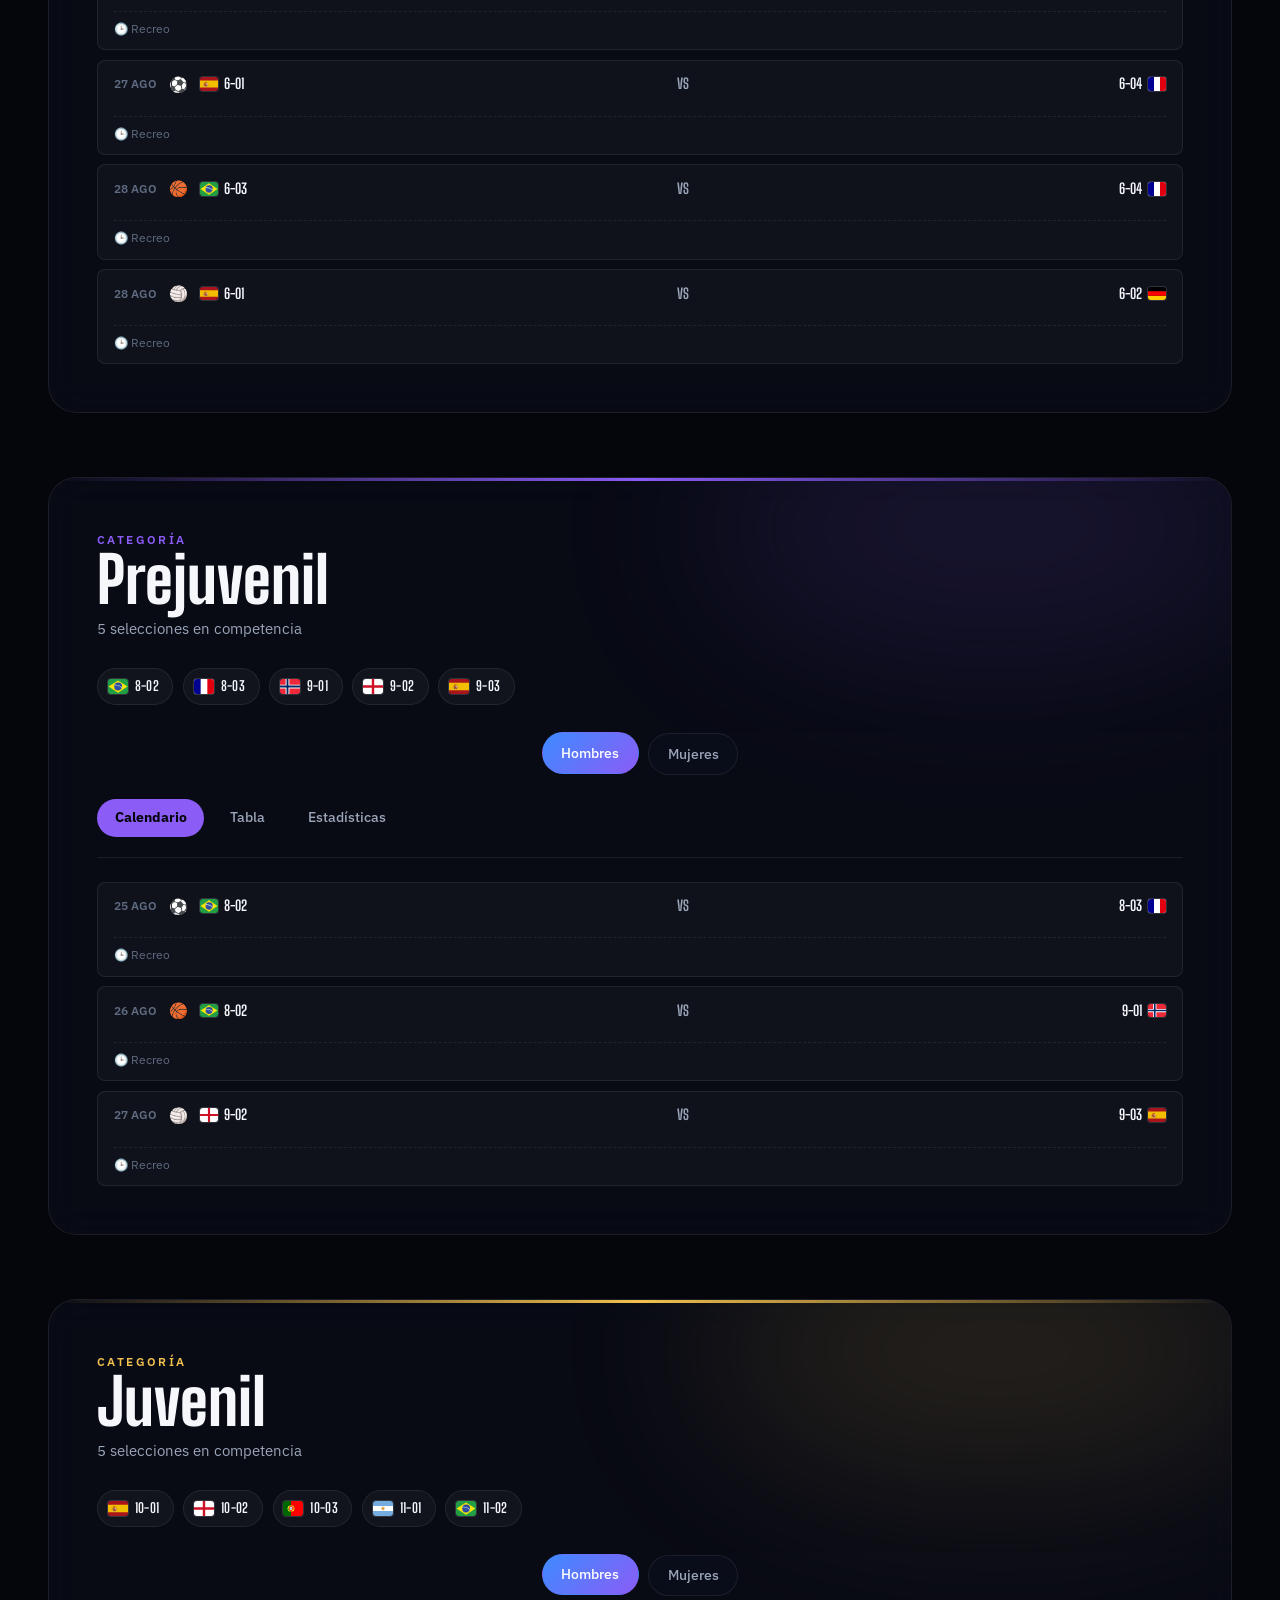
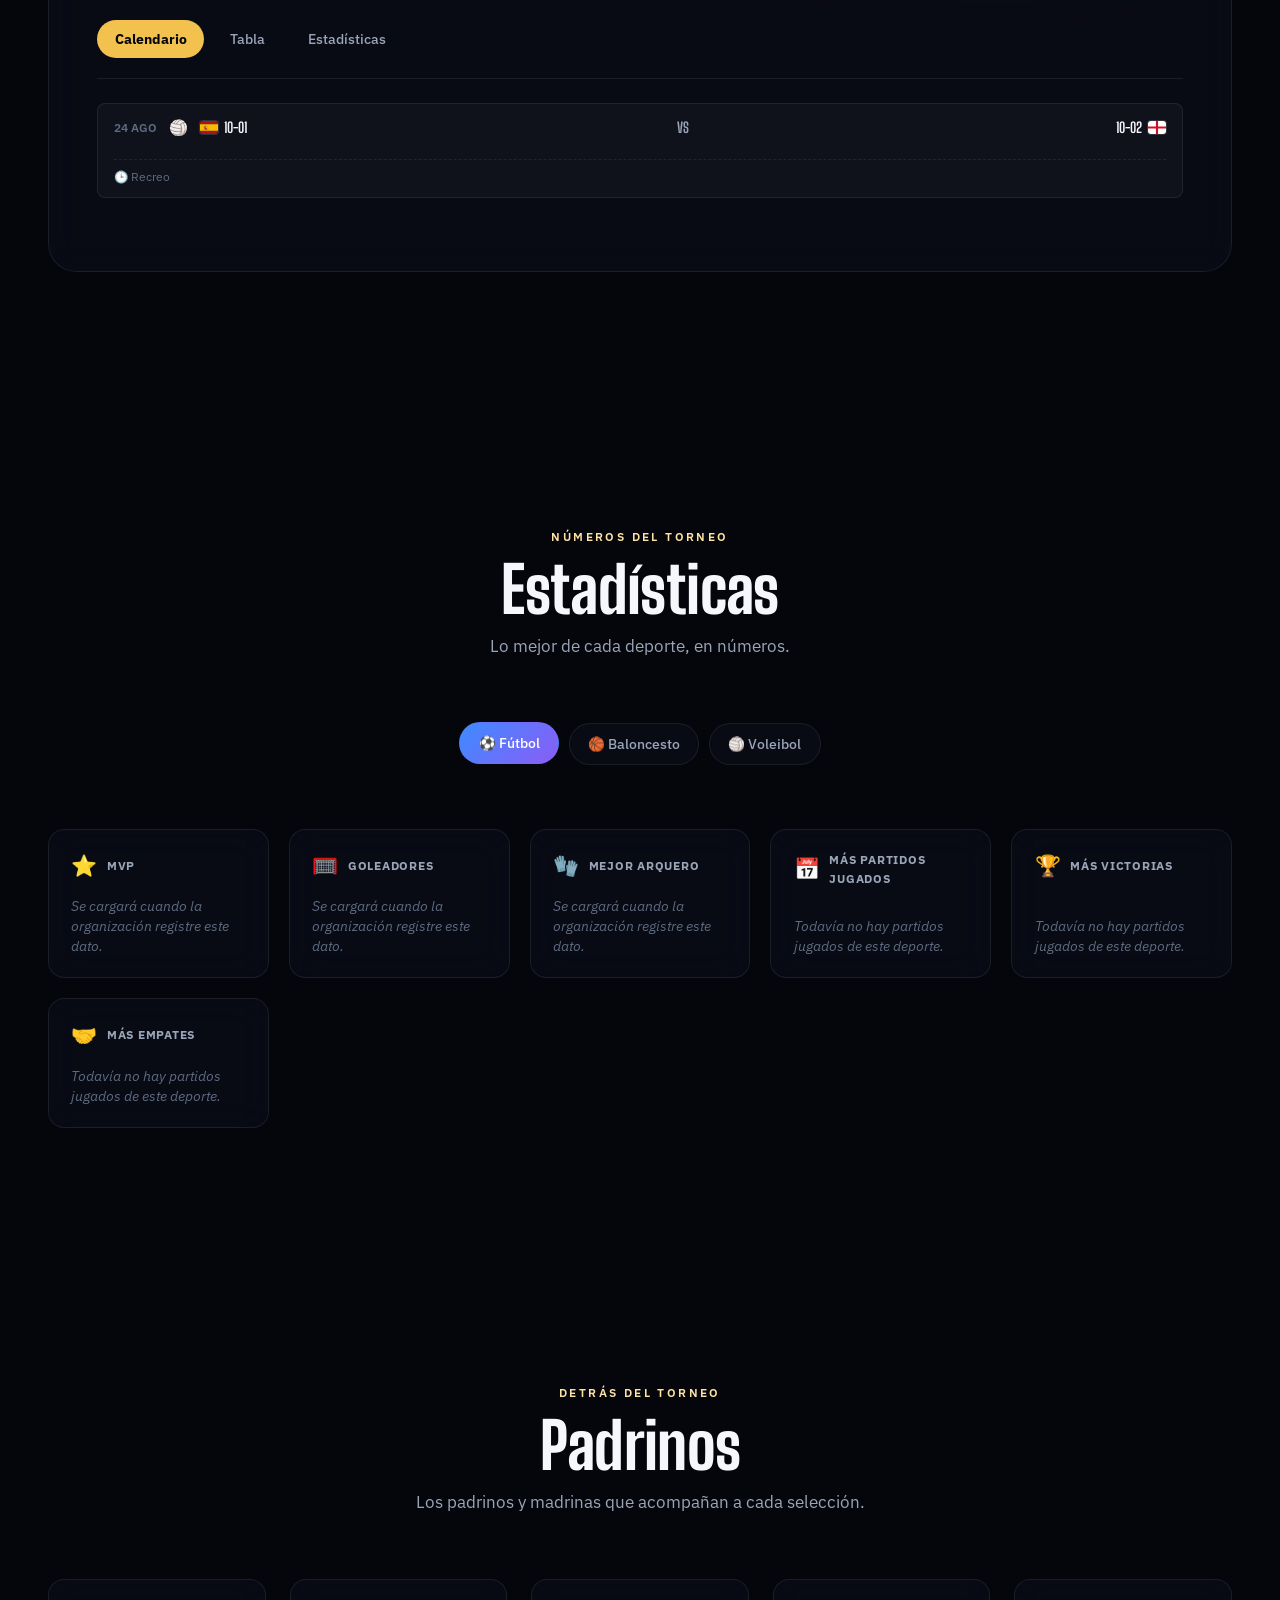
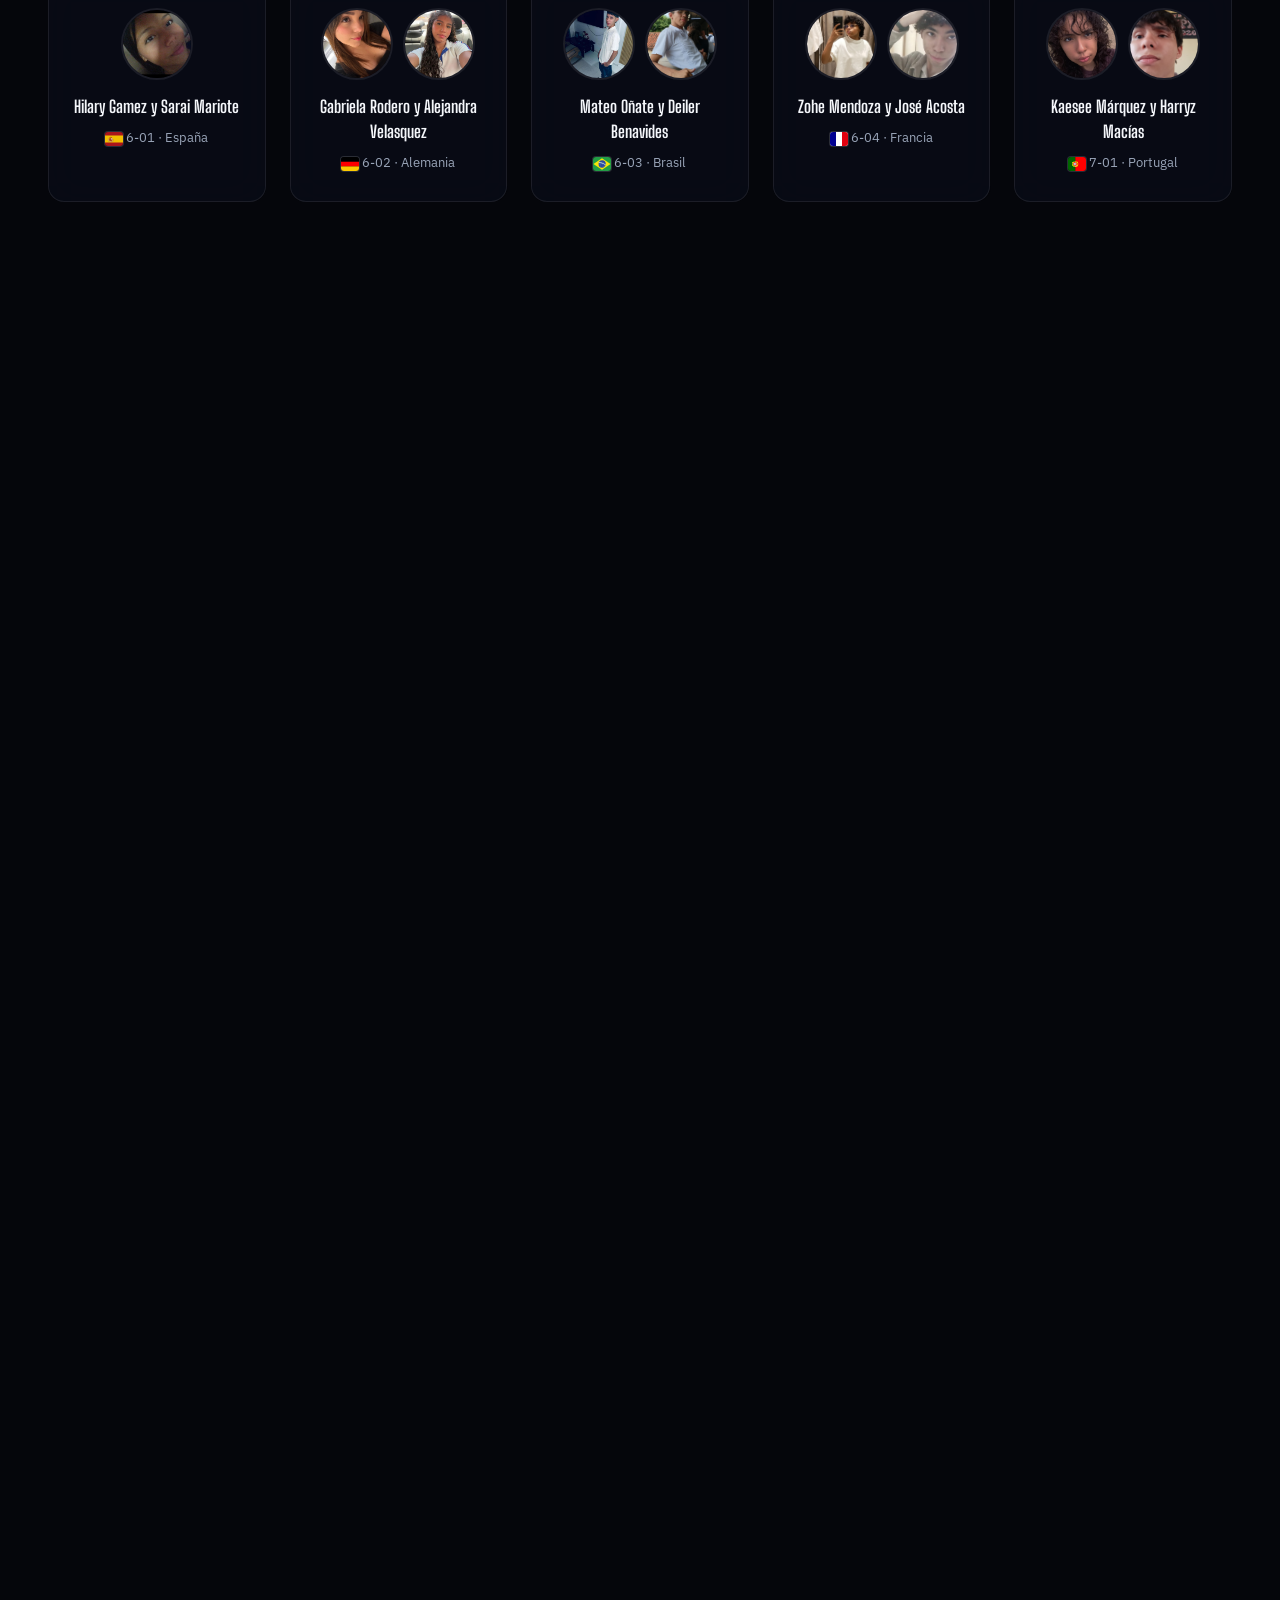
==== commit 69179c06: "quite las noticias" ====
--- a/index.html
+++ b/index.html
@@ -228,14 +228,7 @@
 
    
 
-    
-
-    <!-- LO MEJOR DEL DÍA -->
-    <section class="section" id="momentos">
-      <div class="container">
-        <div id="highlightContainer"></div>
-      </div>
-    </section>
+  
 
     <!-- ESTADÍSTICAS -->
     <section class="section stats-section" id="estadisticas">
@@ -315,7 +308,6 @@
   <script src="js/data.js" defer></script>
   <script src="js/flags.js" defer></script>
   <script src="js/calendar.js" defer></script>
-  <script src="js/highlights.js" defer></script>
   <script src="js/statistics.js" defer></script>
   <script src="js/organization.js" defer></script>
   <script src="js/rules.js" defer></script>
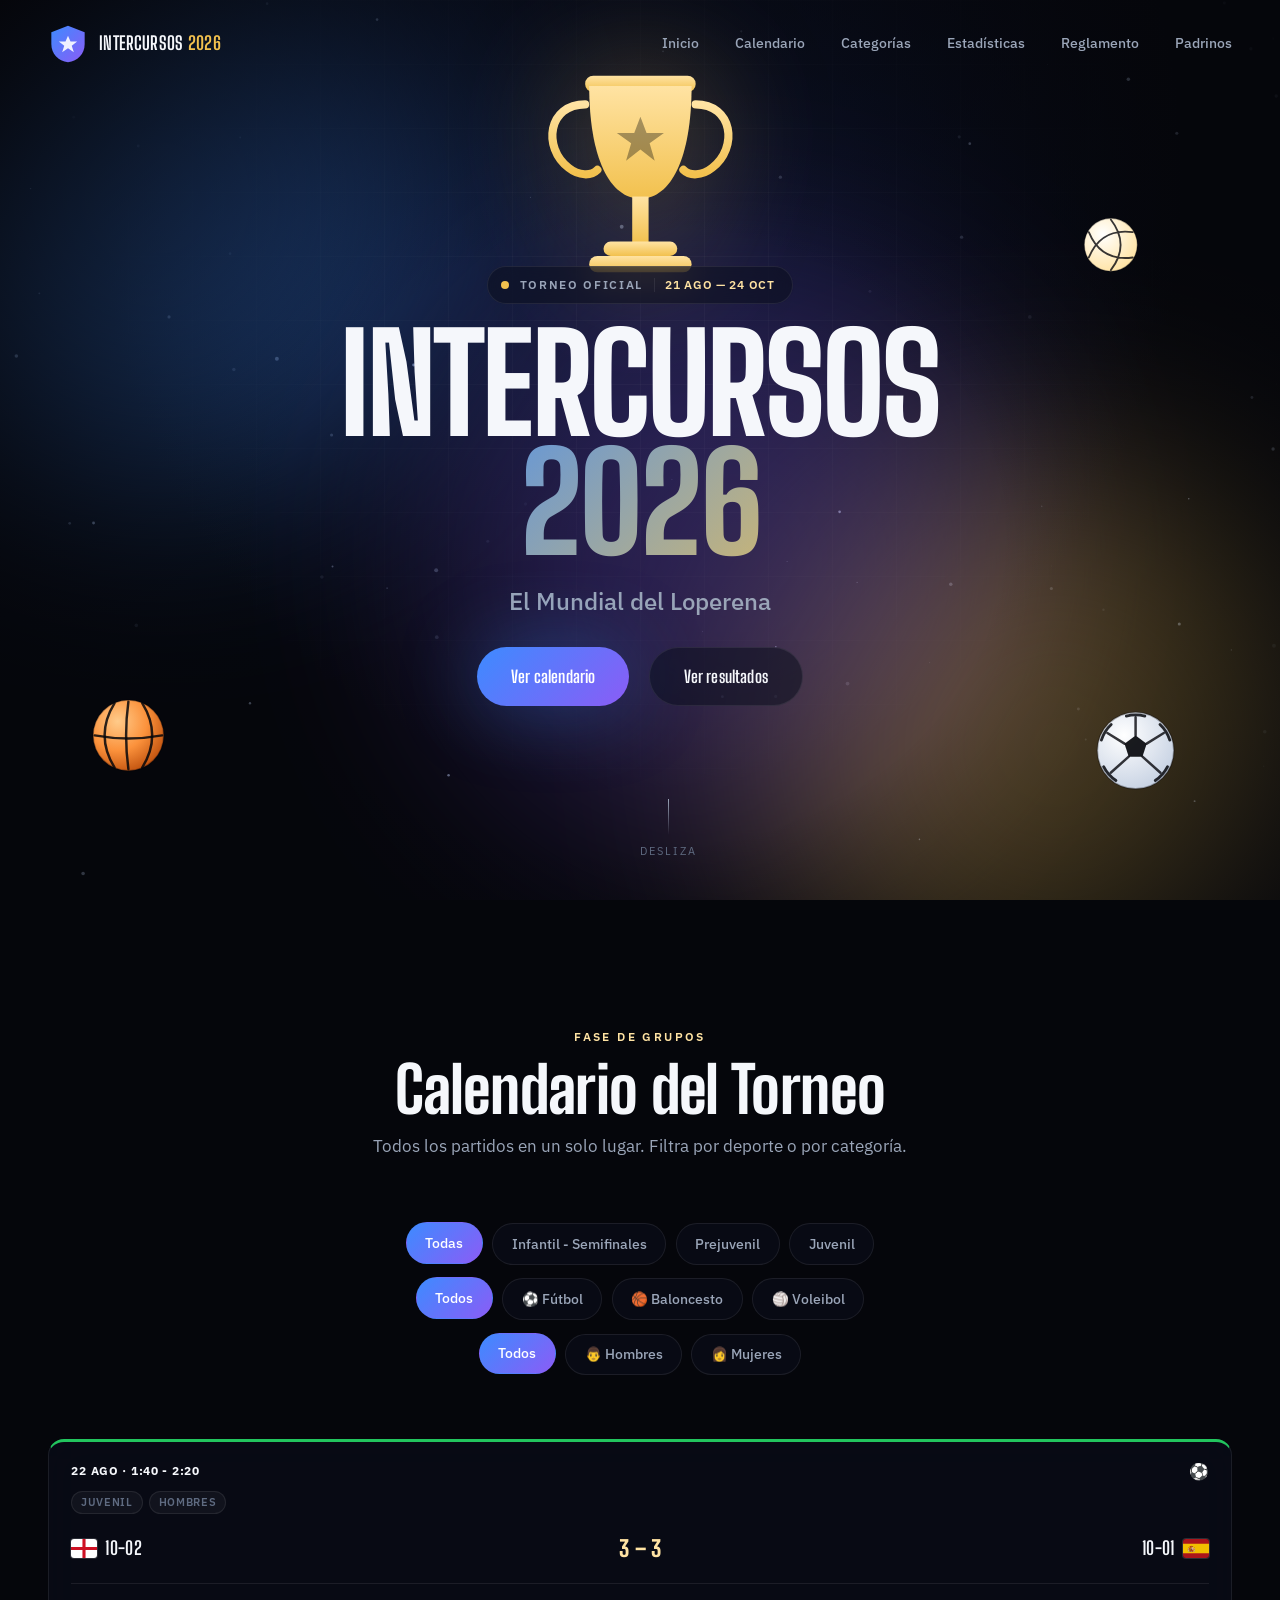
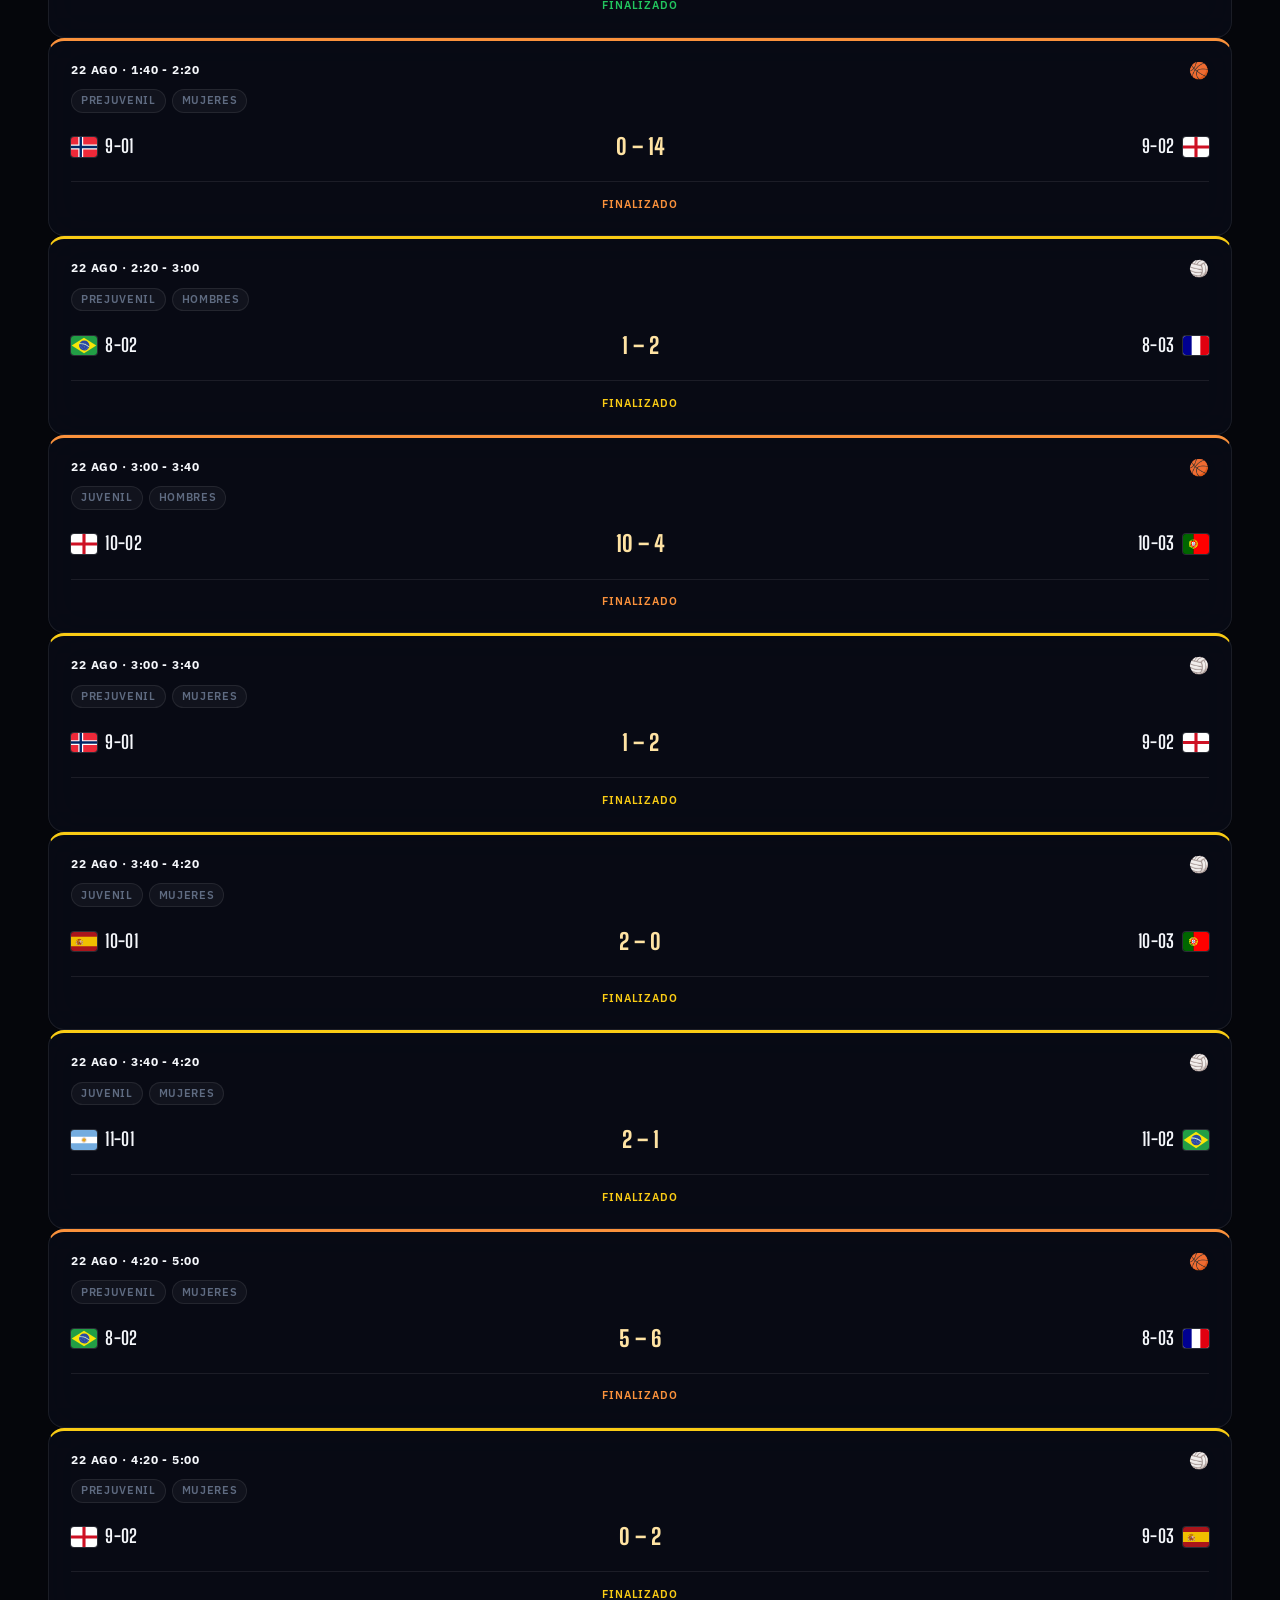
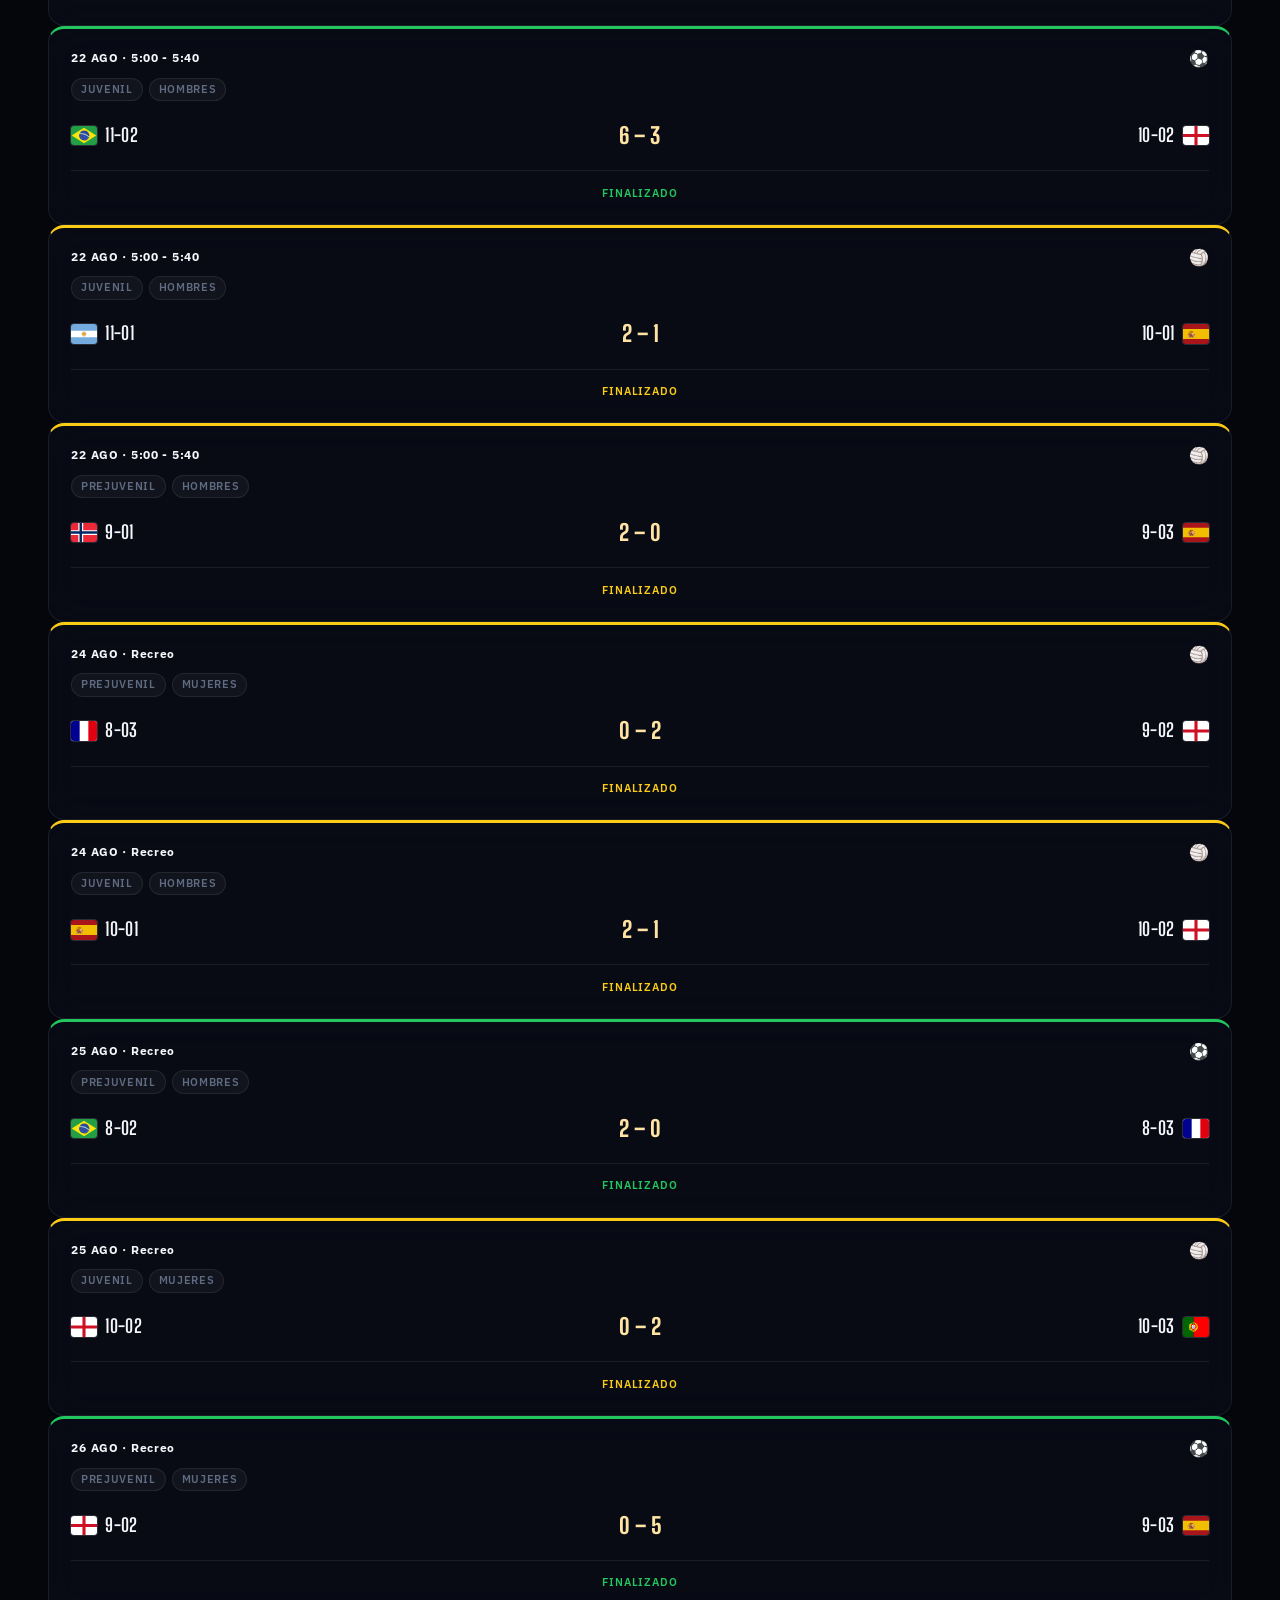
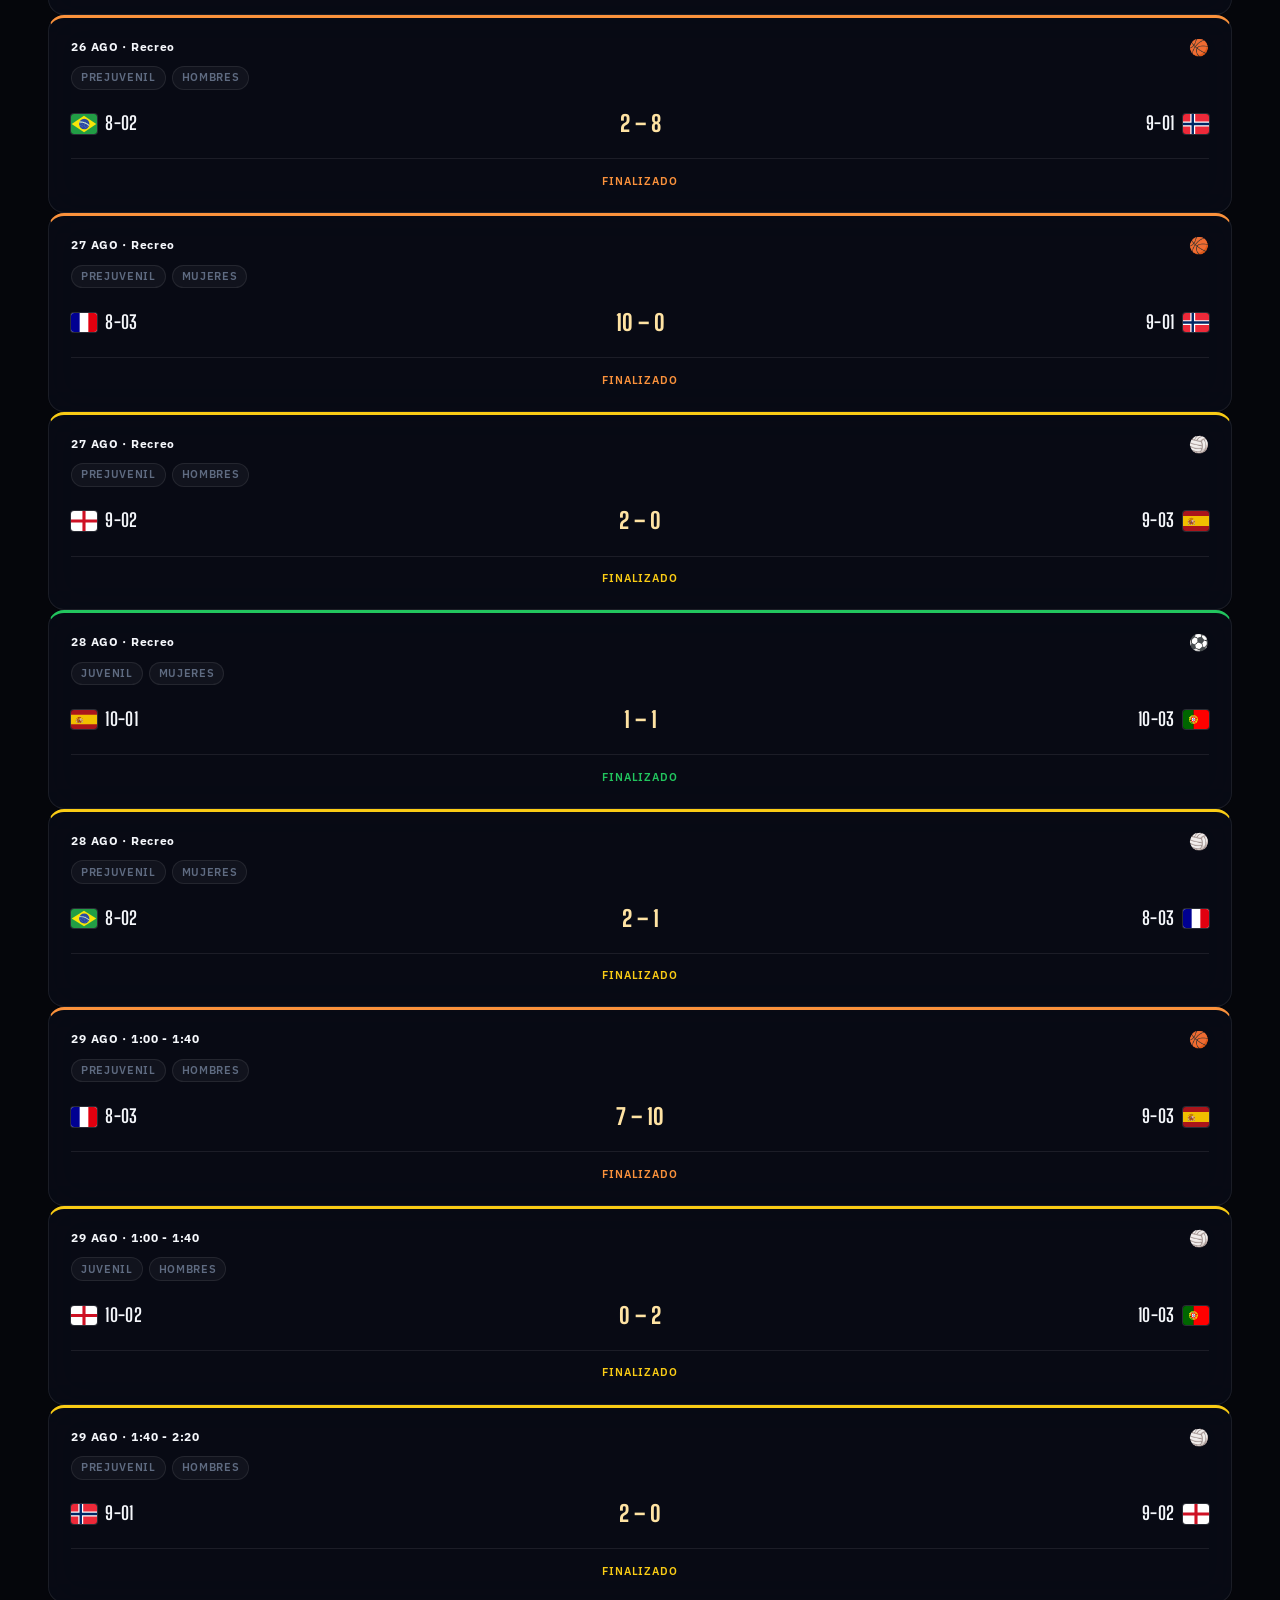
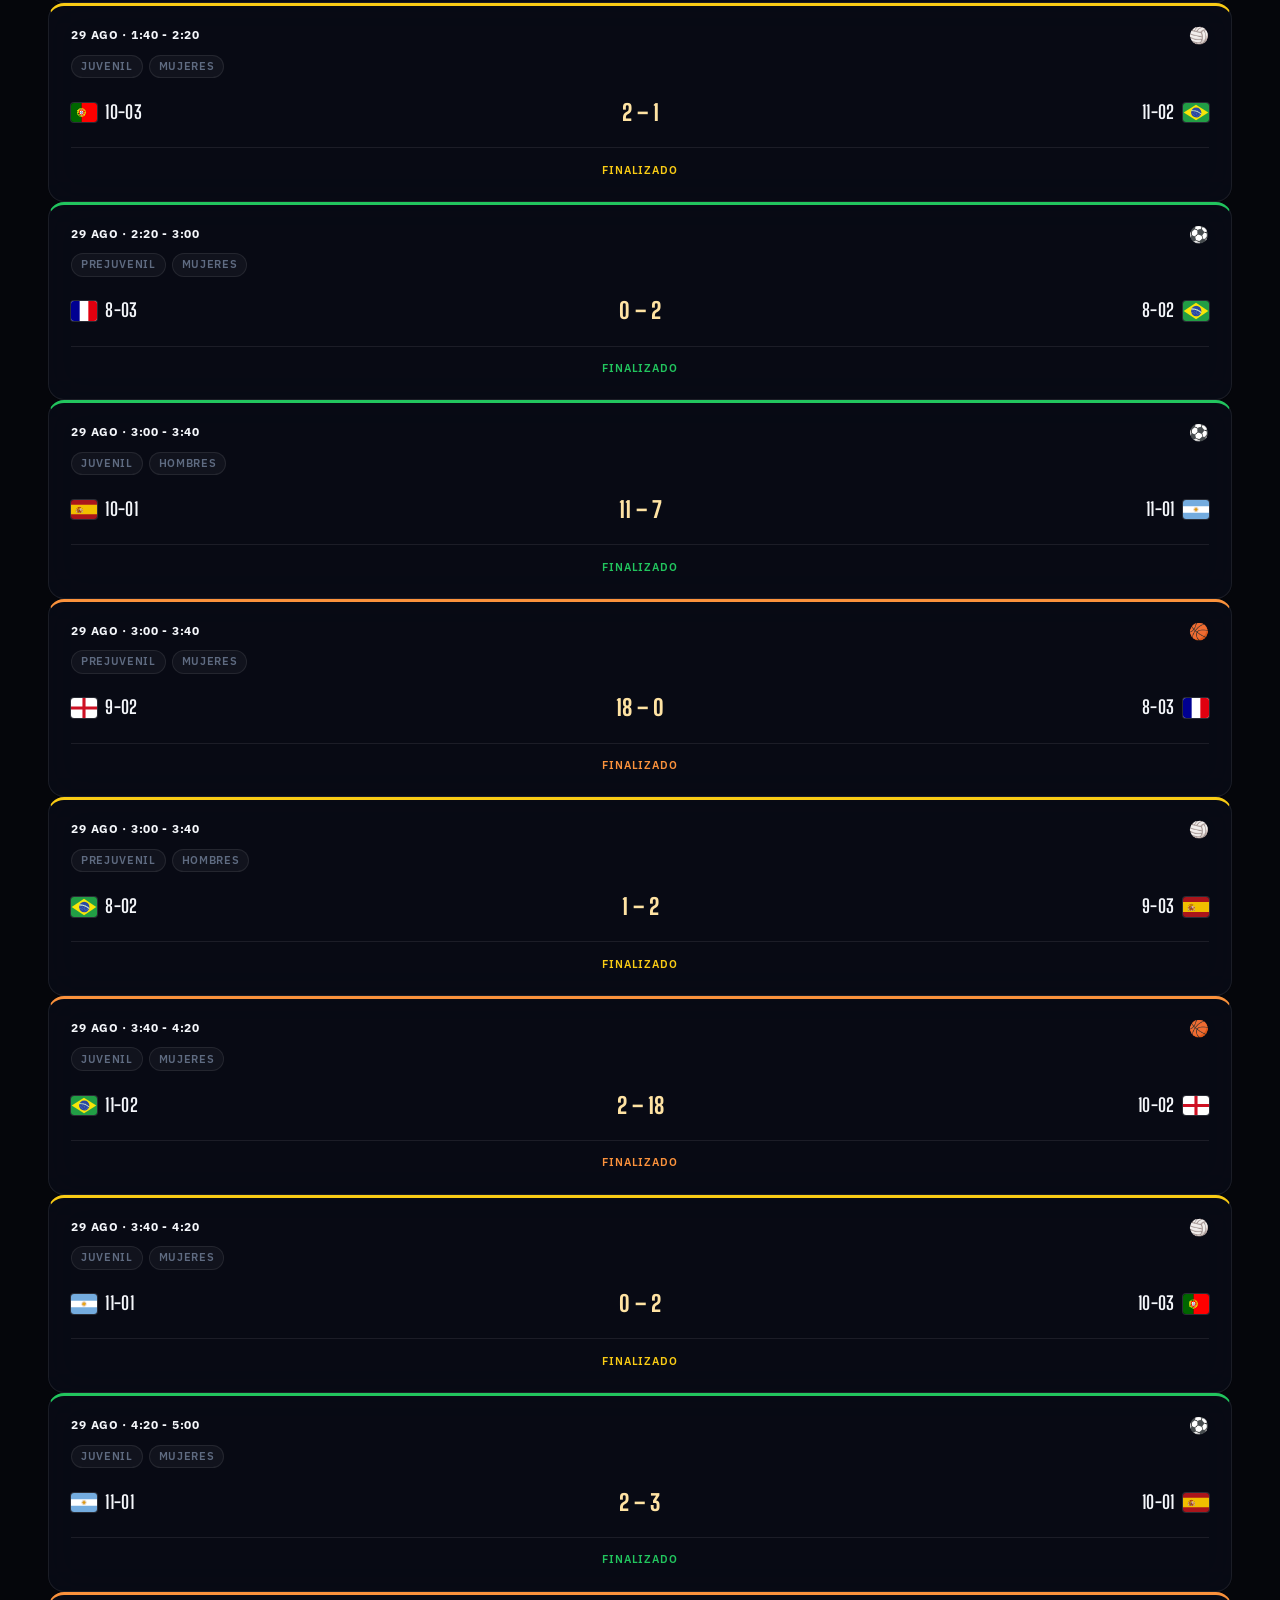
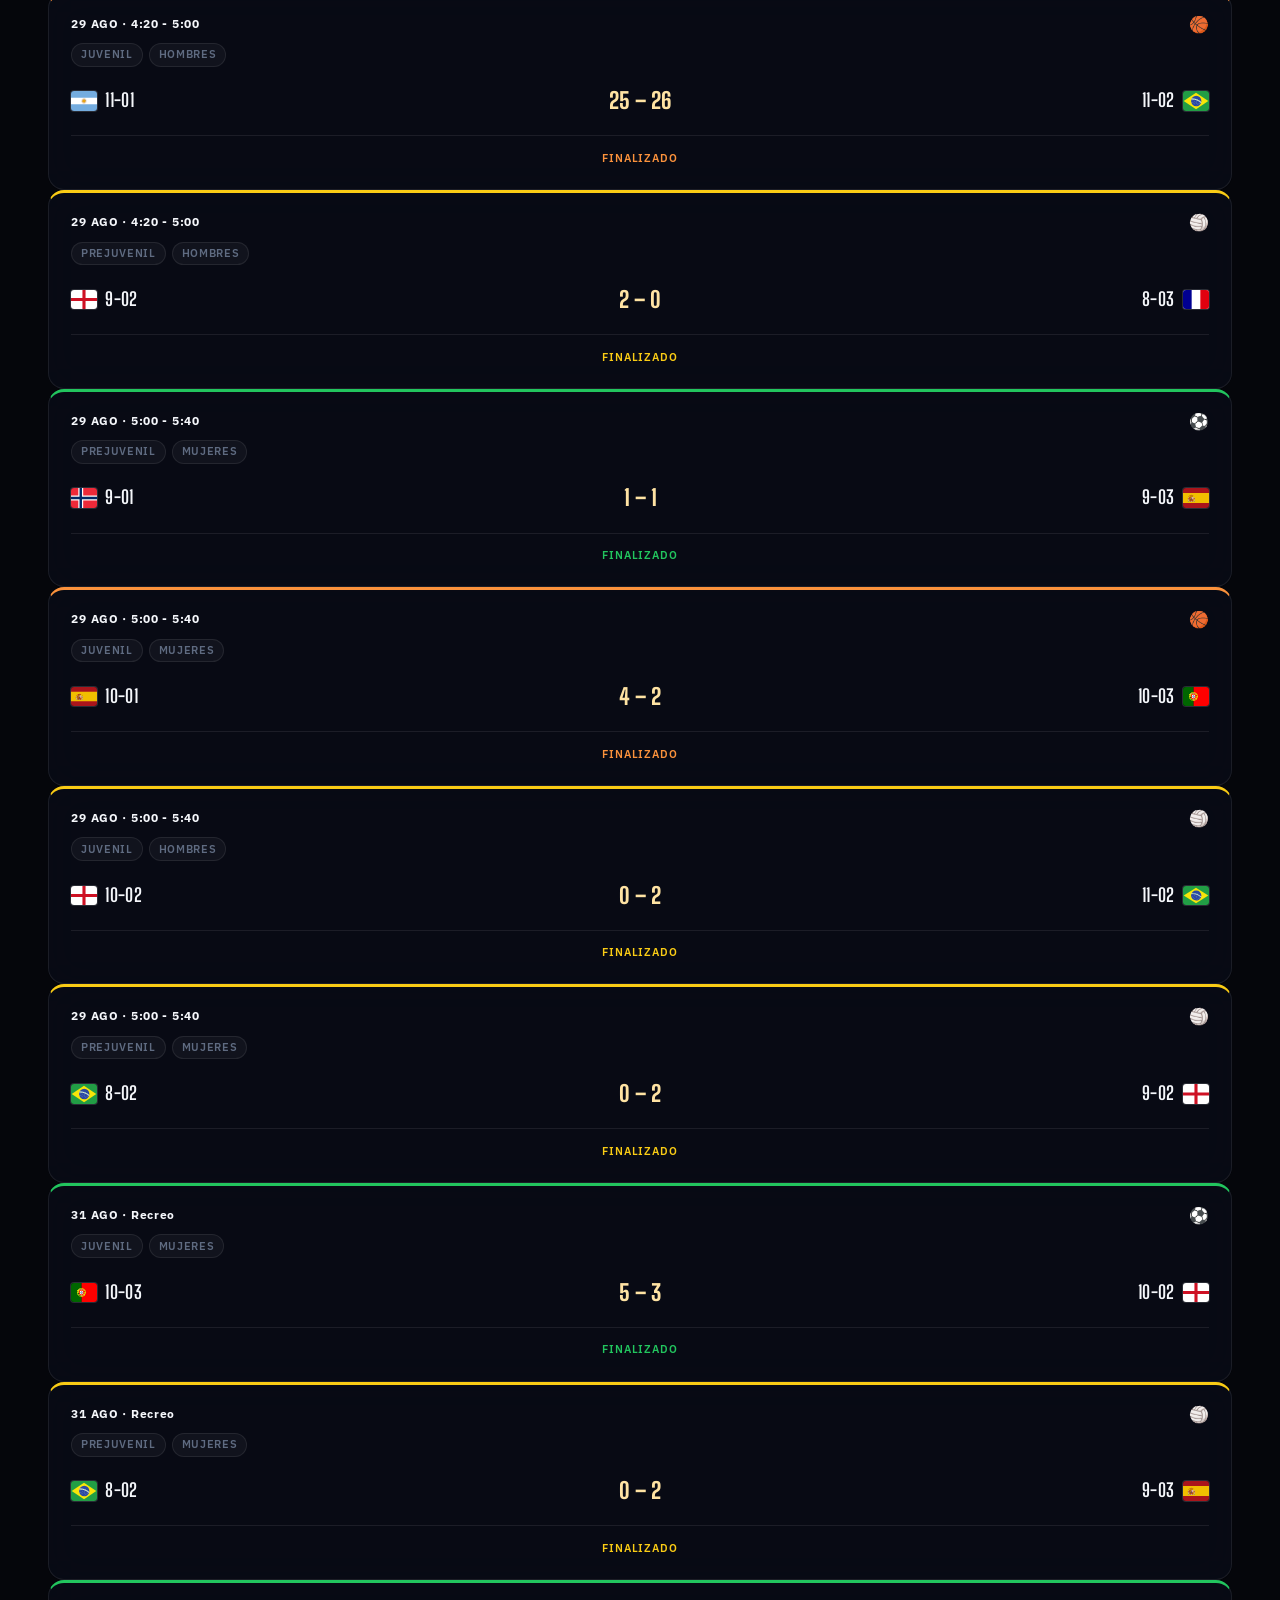
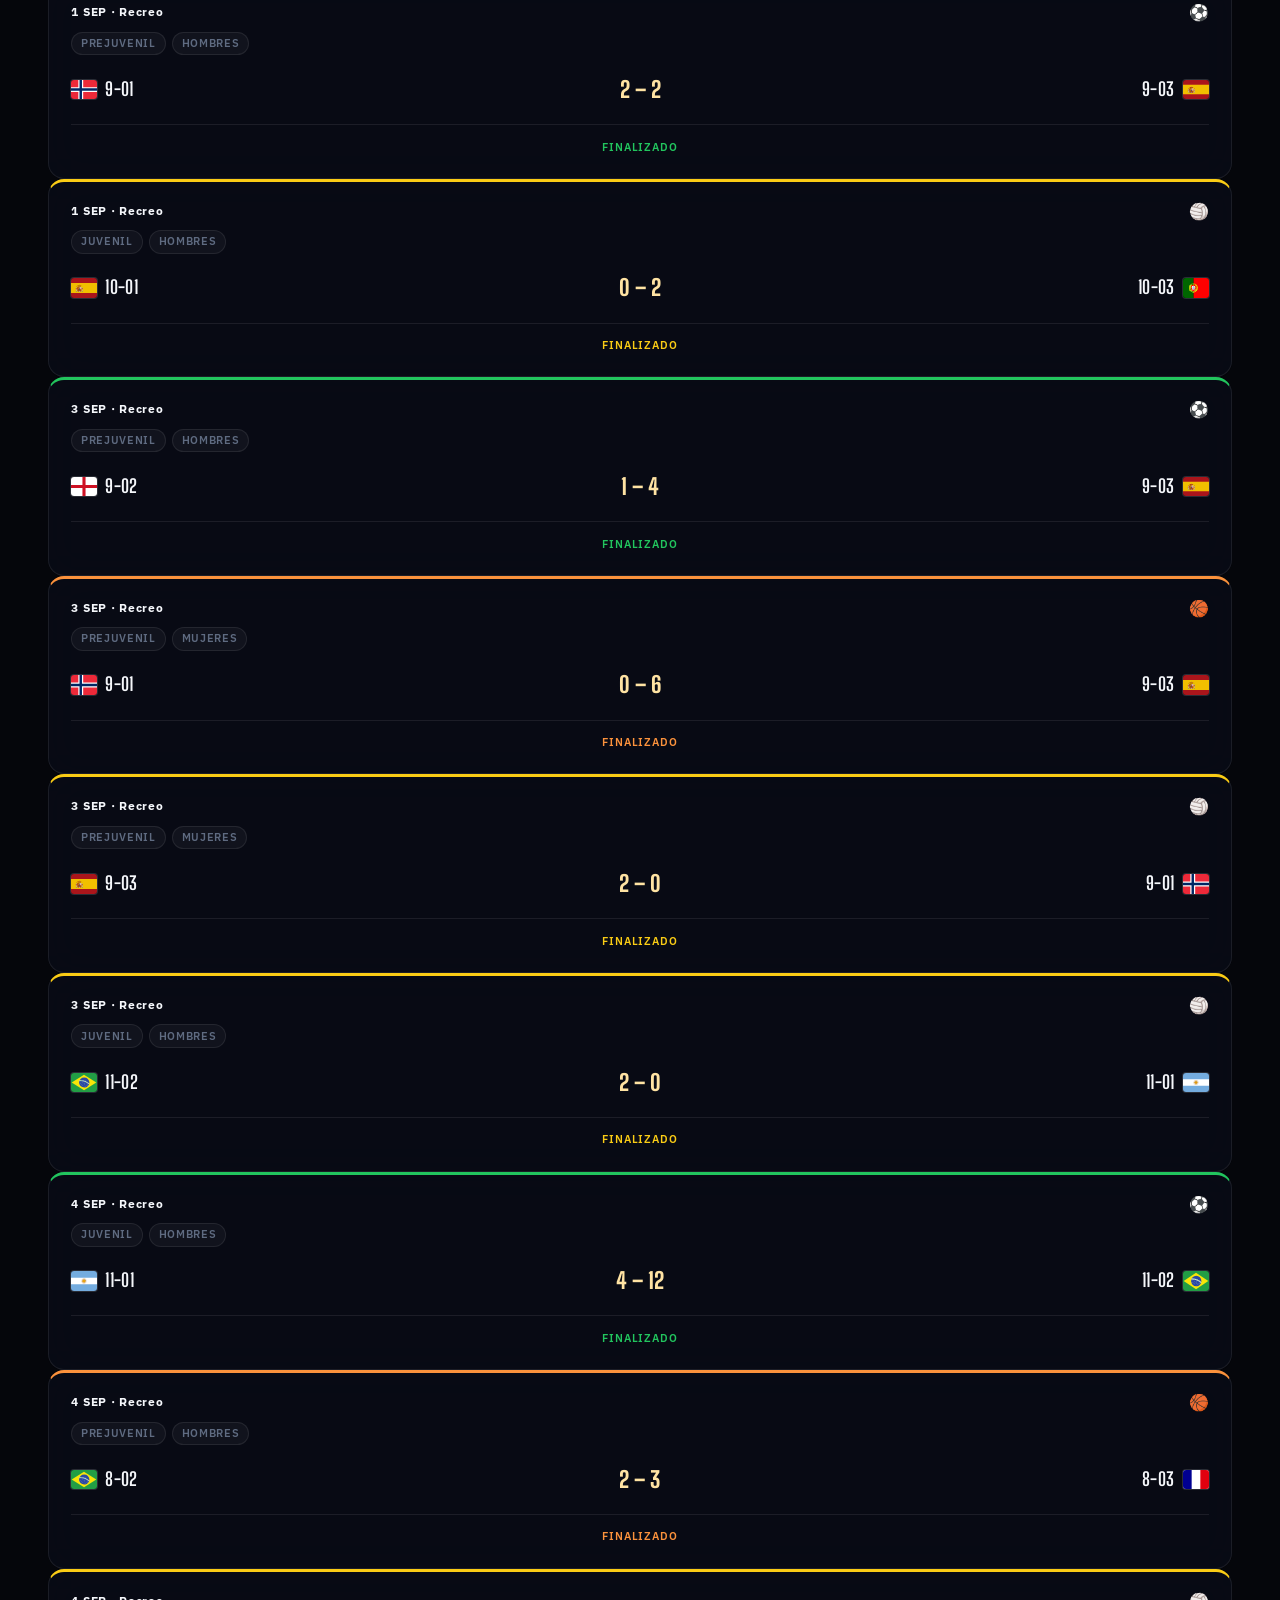
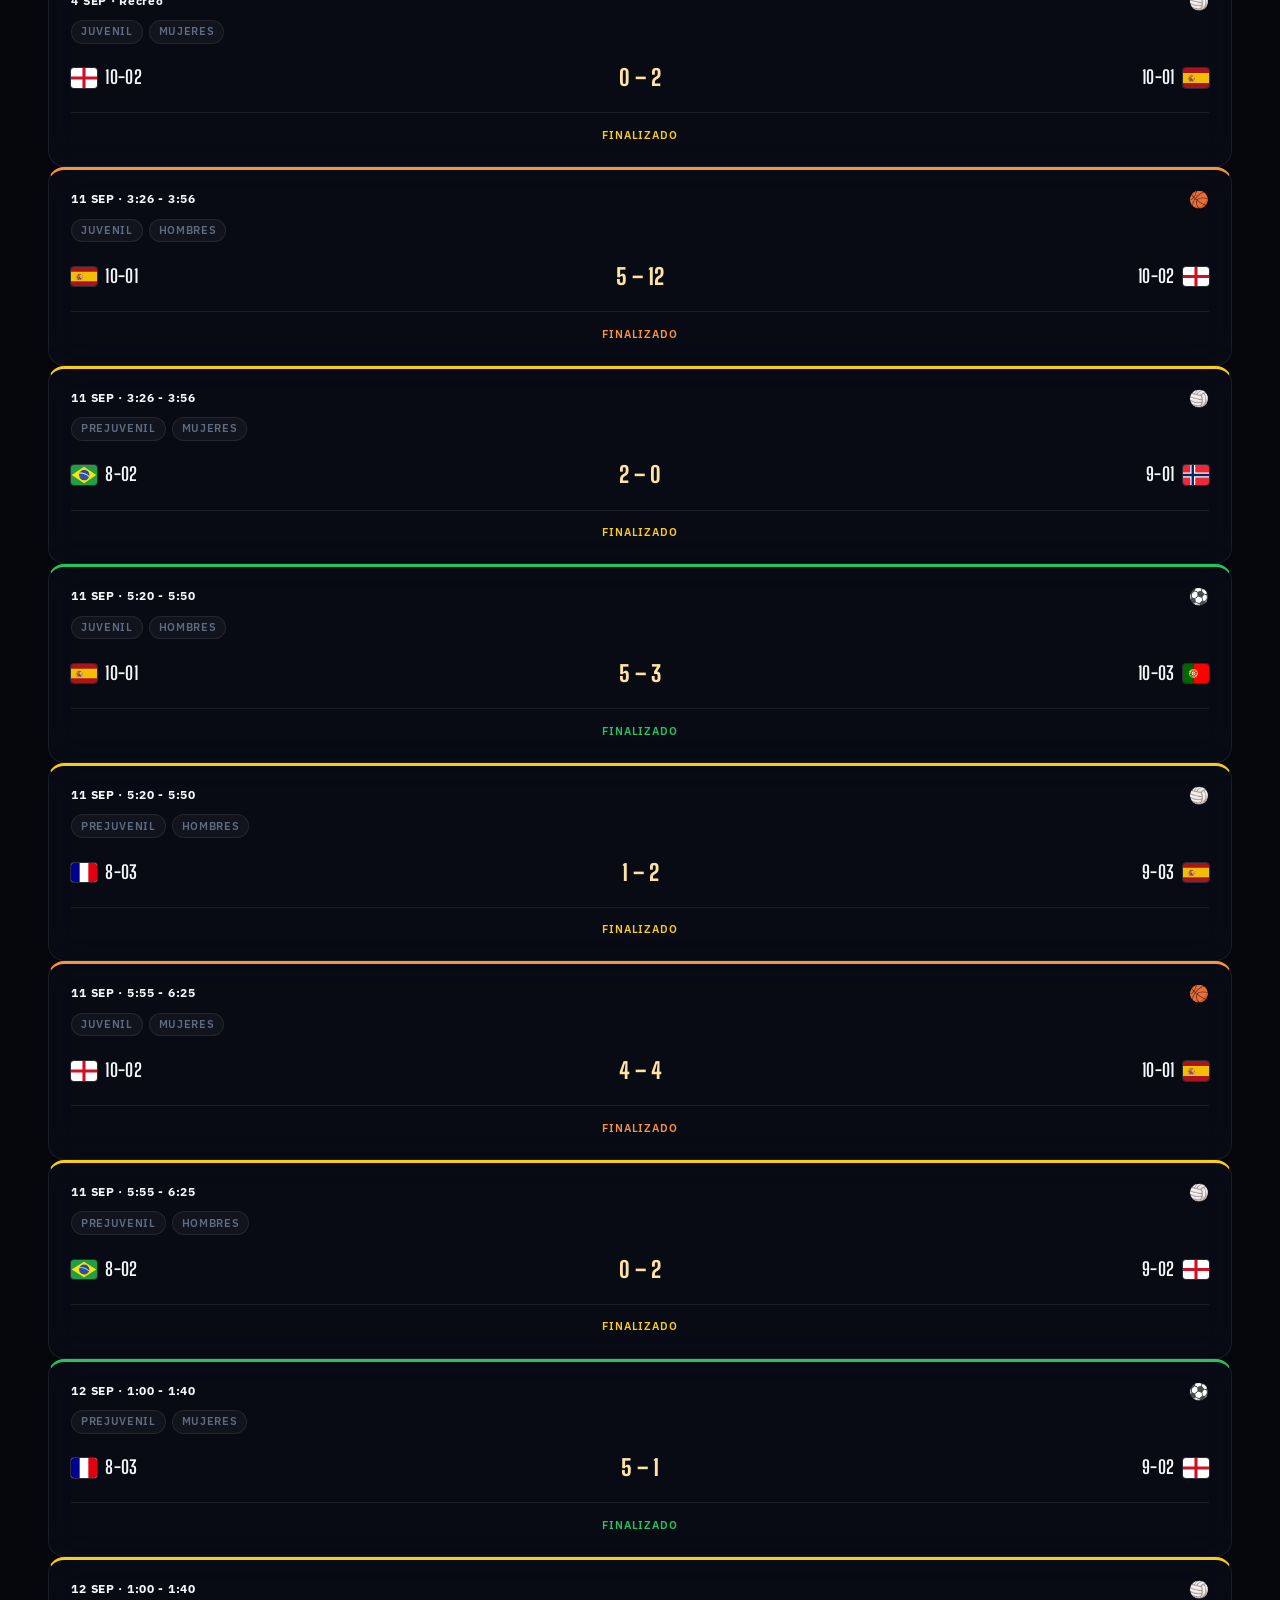
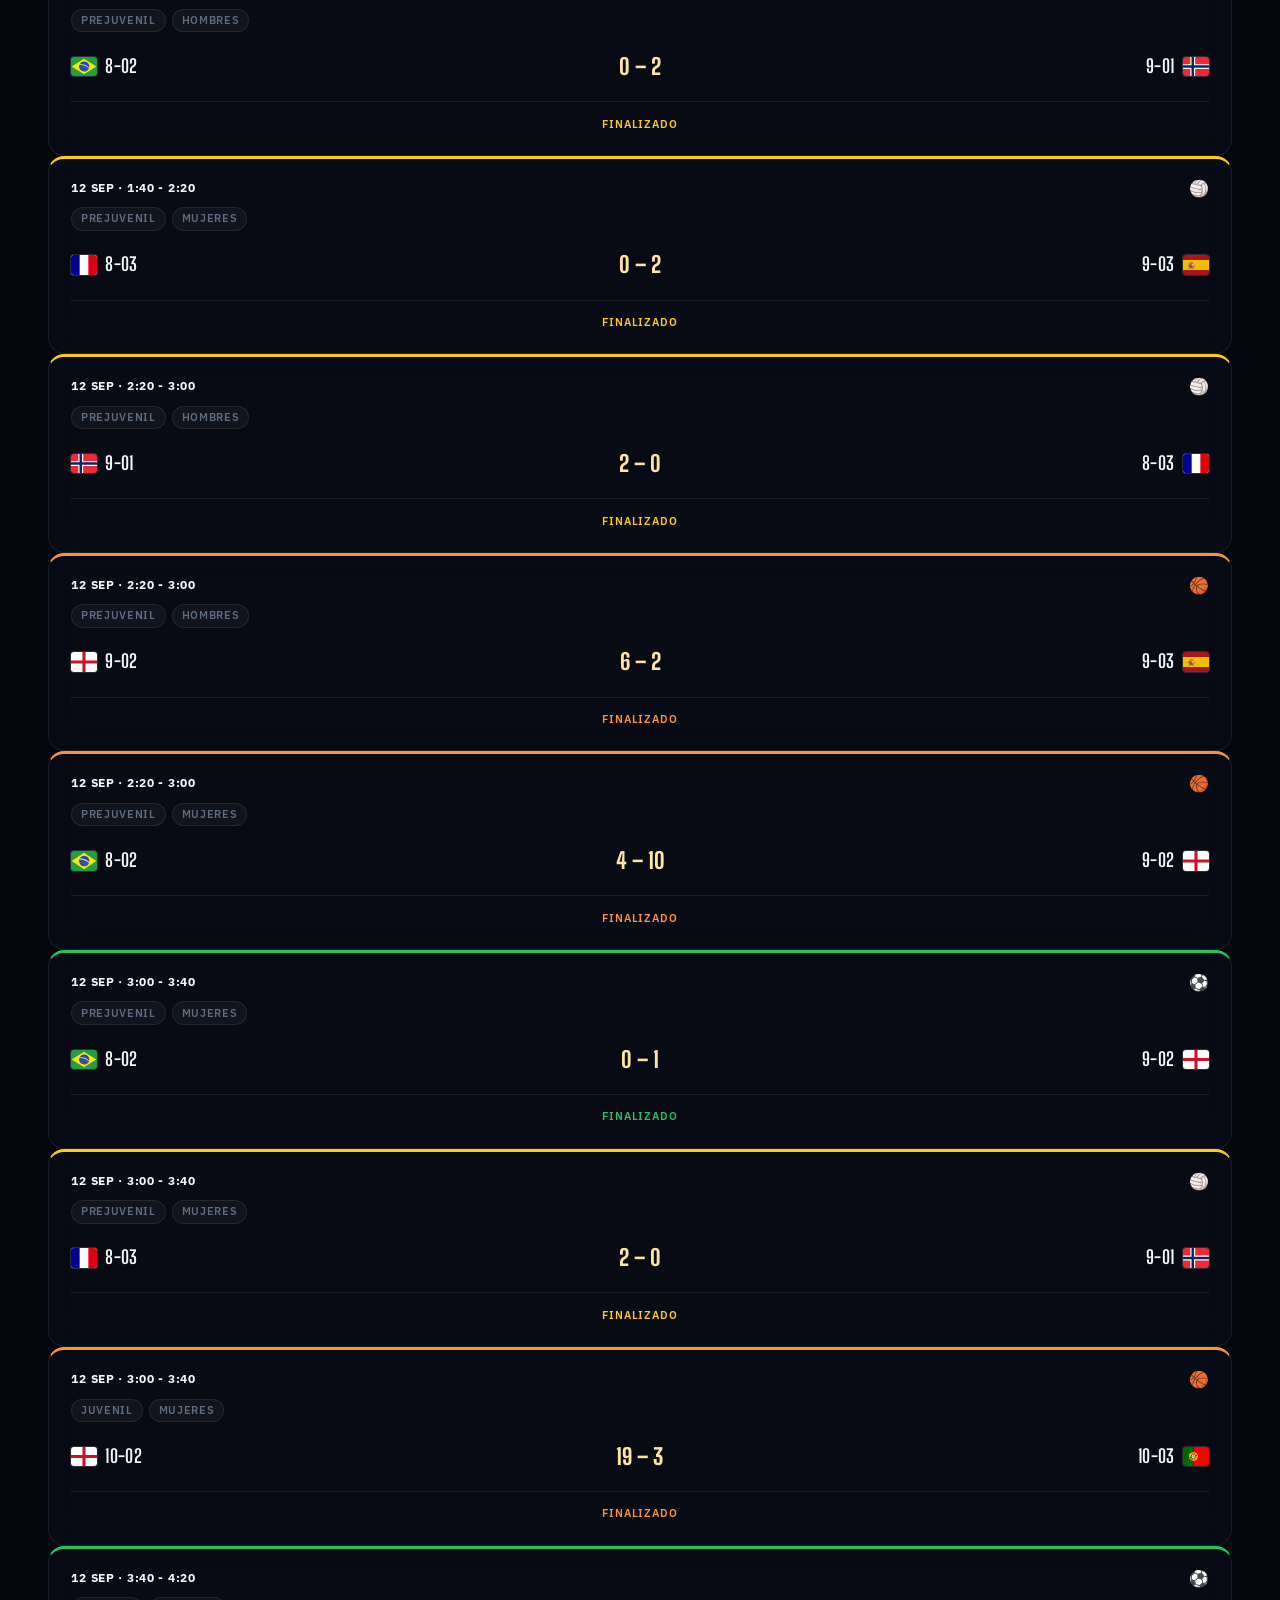
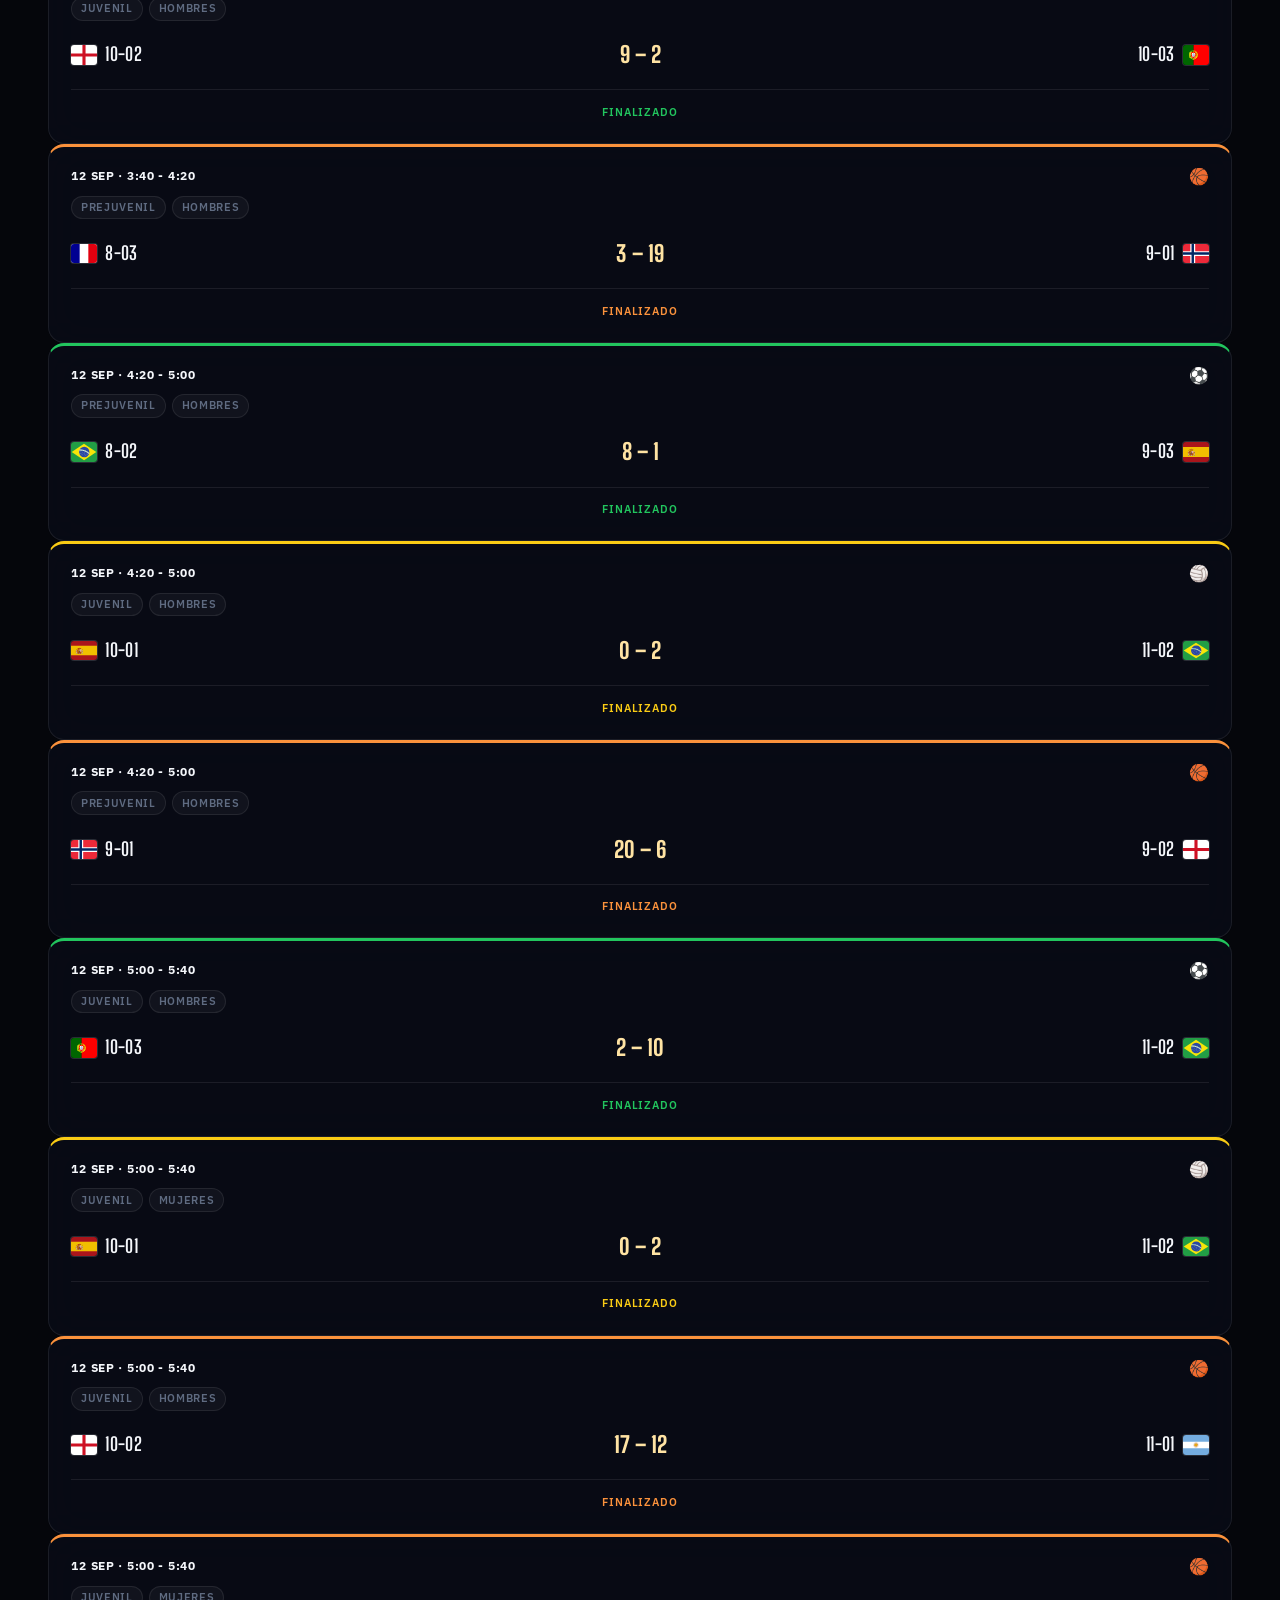
==== commit 761459c4: "no se que estot haciendo" ====
--- a/index.html
+++ b/index.html
@@ -189,7 +189,7 @@
         <div class="calendar__filters reveal">
           <div class="filter-group" role="group" aria-label="Elegir categoría">
             <button class="filter-pill is-active" type="button" data-filtro-categoria="todas">Todas</button>
-            <button class="filter-pill" type="button" data-filtro-categoria="infantil">Infantil</button>
+            <button class="filter-pill" type="button" data-filtro-categoria="infantil">Infantil - Semifinales</button>
             <button class="filter-pill" type="button" data-filtro-categoria="prejuvenil">Prejuvenil</button>
             <button class="filter-pill" type="button" data-filtro-categoria="juvenil">Juvenil</button>
           </div>
--- a/css/styles.css
+++ b/css/styles.css
@@ -709,7 +709,38 @@
 /* ==========================================================================
    ESTADÍSTICAS (Fase 8)
    ========================================================================== */
-.stats-grid { display: grid; grid-template-columns: repeat(auto-fill, minmax(220px, 1fr)); gap: 1.25rem; }
+.stats-grid {
+  display: grid;
+  grid-template-columns: repeat(2, minmax(0, 1fr));
+  gap: 1.25rem;
+  width: 100%;
+  align-items: start;
+}
+
+.stat-card {
+  min-width: 0;
+  width: 100%;
+  overflow: hidden;
+}
+
+.stat-card__header {
+  min-width: 0;
+}
+
+.stat-card__title {
+  min-width: 0;
+}
+
+.stat-card ul {
+  width: 100%;
+  max-height: 420px;
+  overflow-y: auto;
+  overflow-x: hidden;
+}
+
+.stat-card li {
+  min-width: 0;
+}
 
 .stat-card {
   display: flex;
@@ -872,4 +903,24 @@
   border-radius: 50% !important;
   padding: 0 !important;
   background: none !important;
+}
+
+.stat-card ul {
+  max-height: 420px;
+  overflow-y: auto;
+  overflow-x: hidden;
+}
+
+.stat-card {
+  min-width: 0;
+  width: 100%;
+  overflow: hidden;
+}
+
+
+/* Forzar visibilidad de los bloques de categorías en escritorios */
+.category-block {
+  opacity: 1 !important;
+  visibility: visible !important;
+  transform: none !important;
 }
--- a/css/responsive.css
+++ b/css/responsive.css
@@ -66,8 +66,14 @@
   .carousel--grande { aspect-ratio: 4 / 3; }
   .carousel--grande .carousel__nav { width: 34px; height: 34px; font-size: 1.1rem; }
 
-  .stats-grid { grid-template-columns: repeat(auto-fill, minmax(160px, 1fr)); }
-  .stat-card { padding: 1rem 1.1rem; min-height: 110px; }
+.stats-grid {
+  grid-template-columns: repeat(2, minmax(0, 1fr));
+}
+
+.stat-card {
+  width: 100%;
+  min-width: 0;
+}  .stat-card { padding: 1rem 1.1rem; min-height: 110px; }
 
   .rule-card__toggle { padding: 0.9rem 1.1rem; gap: 0.6rem; }
   .rule-card__title { font-size: 0.95rem; }
@@ -77,6 +83,26 @@
   .footer__links { justify-content: center; }
 }
 
+.stats-grid {
+  grid-template-columns: 1fr;
+}
+
+.stat-card {
+  width: 100%;
+}
+
+.stat-card__title {
+  font-size: 0.75rem;
+}
+
+.stat-card li {
+  gap: 6px;
+}
+
+.stat-card li > div:first-child {
+  min-width: 0;
+}
+
 /* -------------------- Móvil muy pequeño (<= 380px) -------------------- */
 @media (max-width: 380px) {
   .hero__badge { padding: 0.45rem 0.85rem 0.45rem 0.7rem; gap: 0.45rem; }
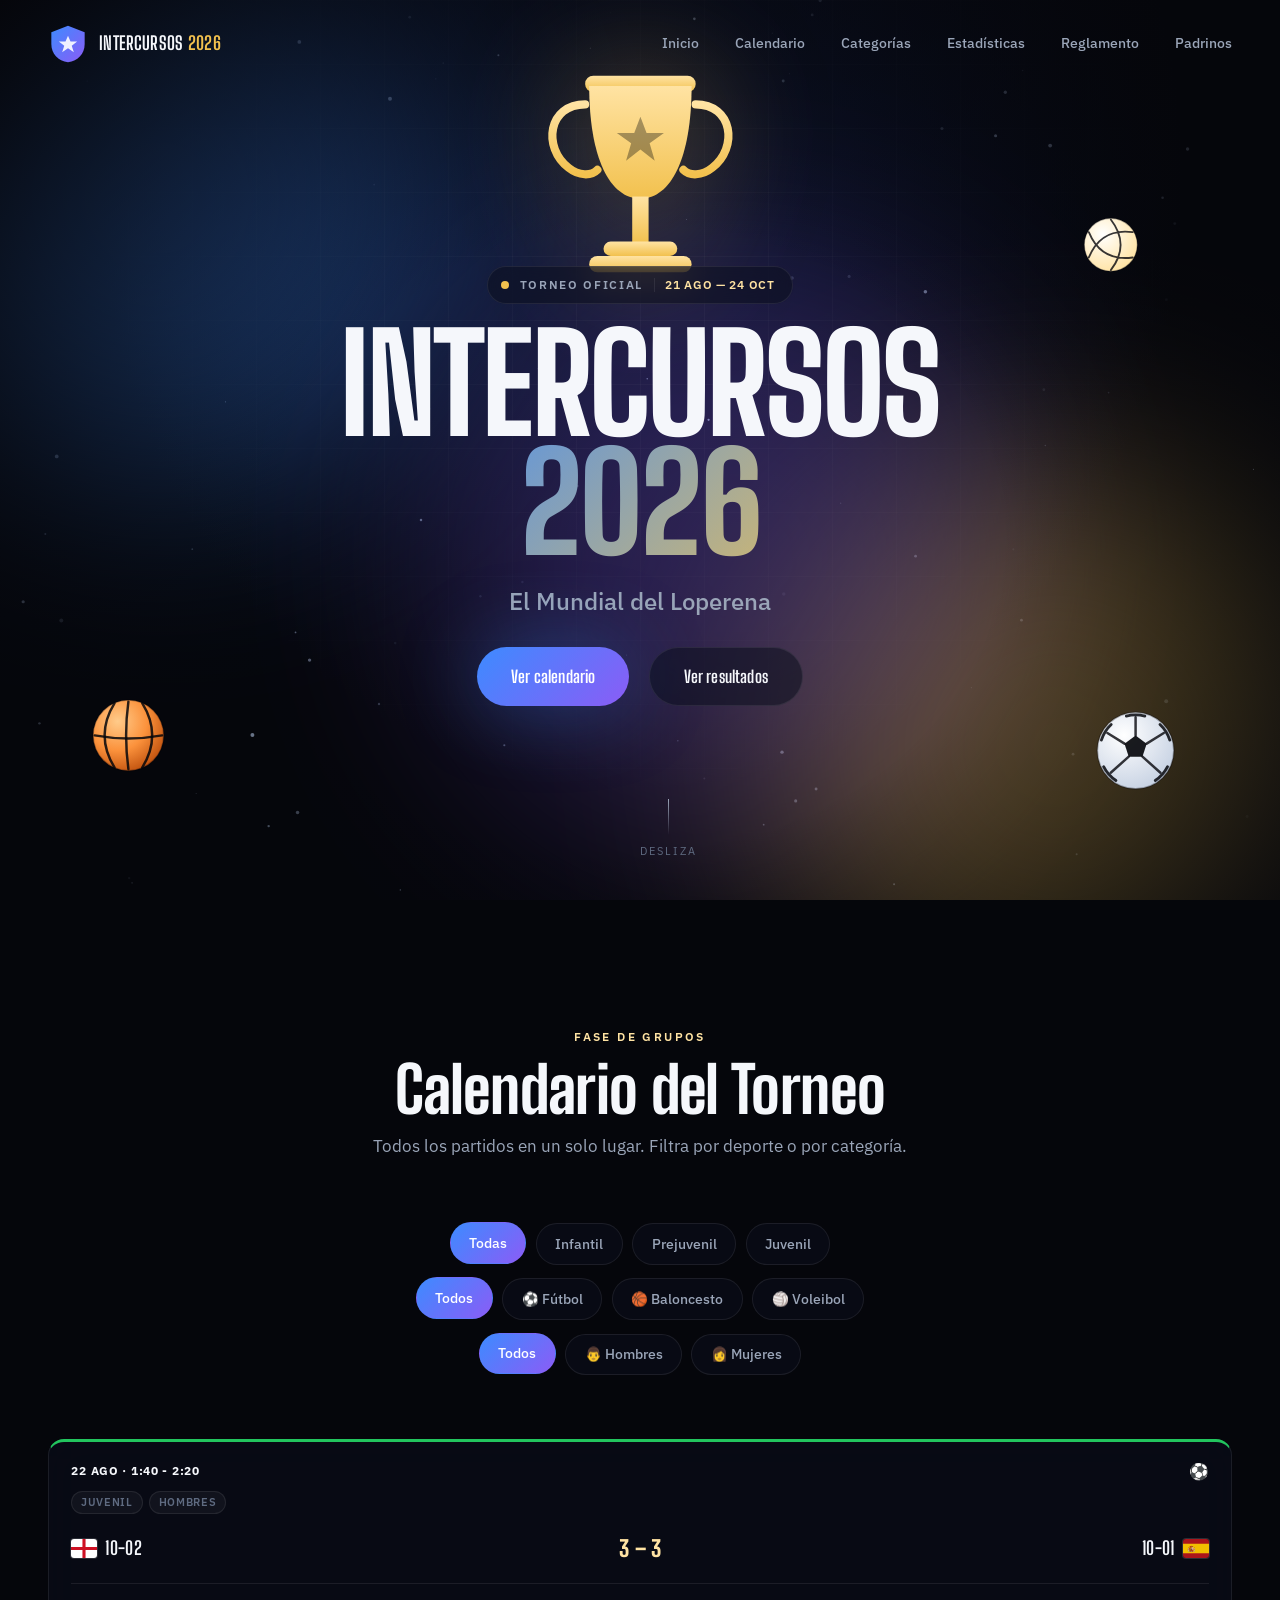
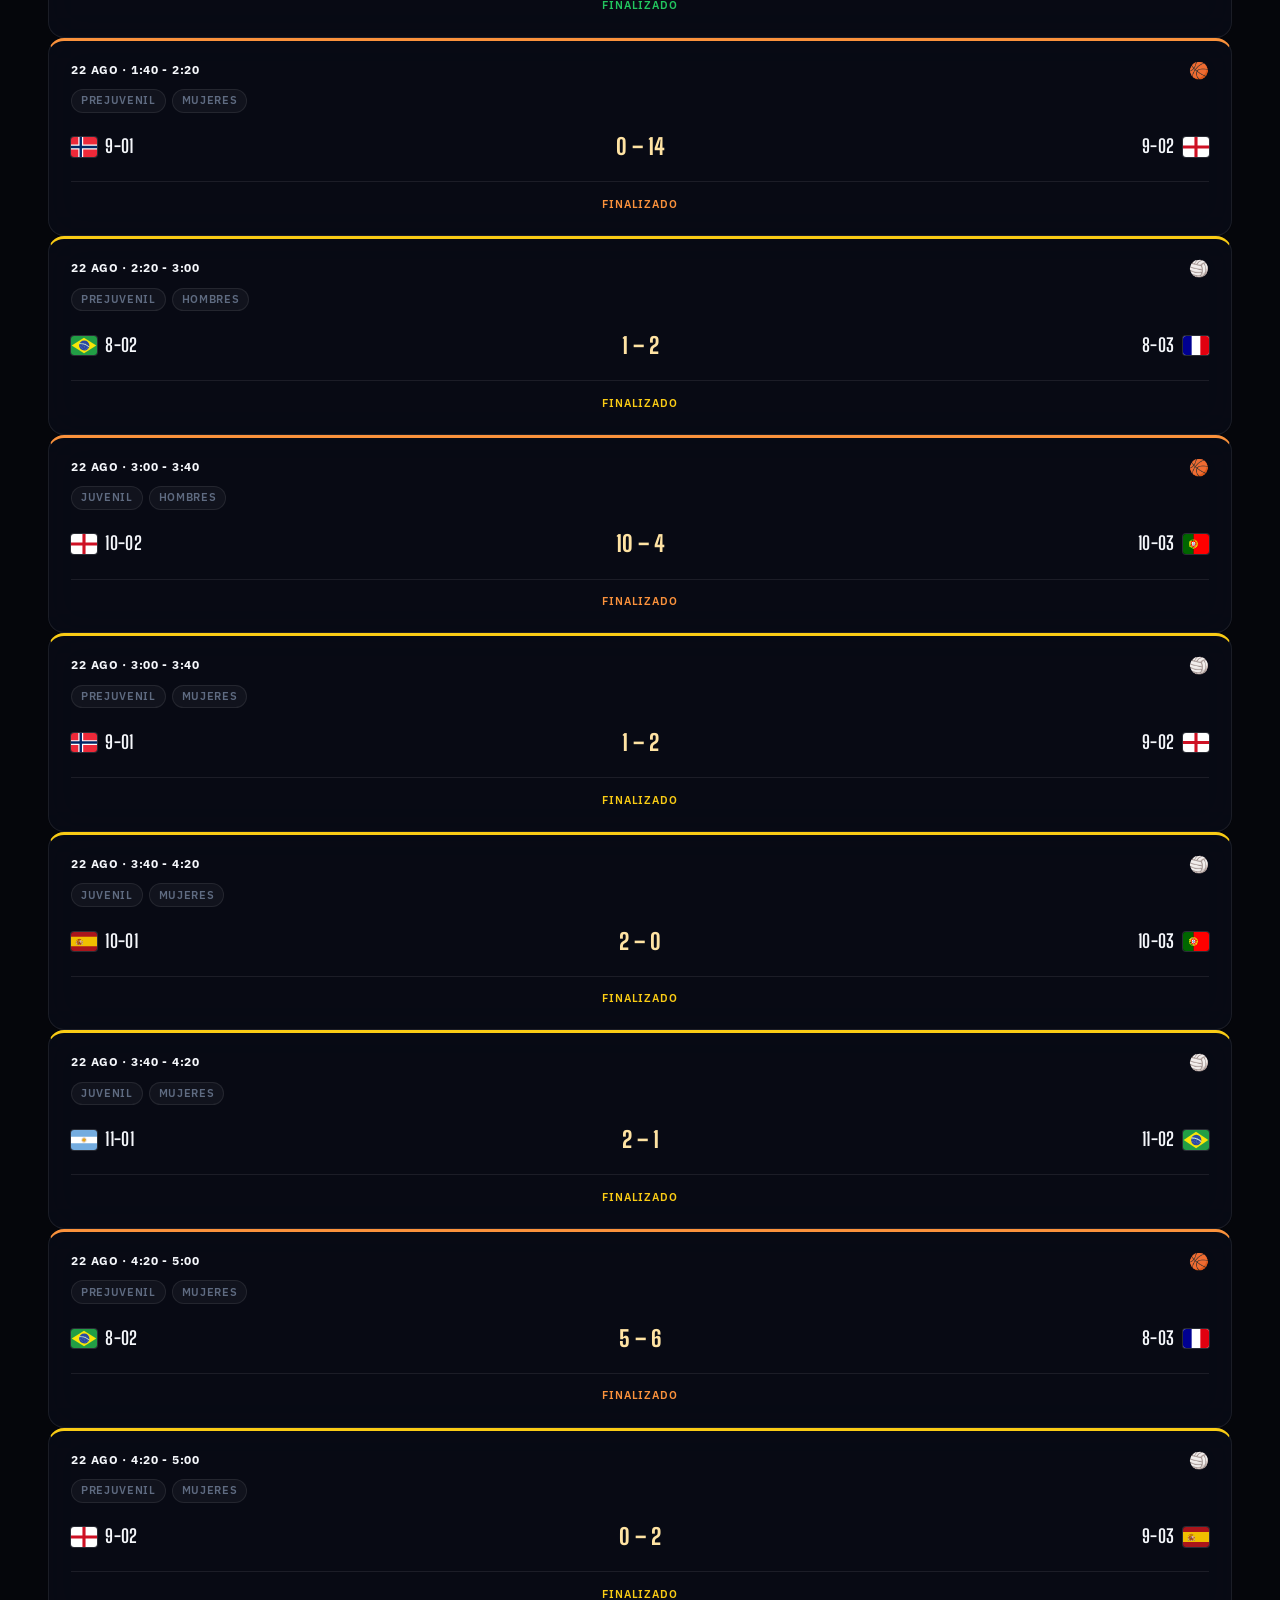
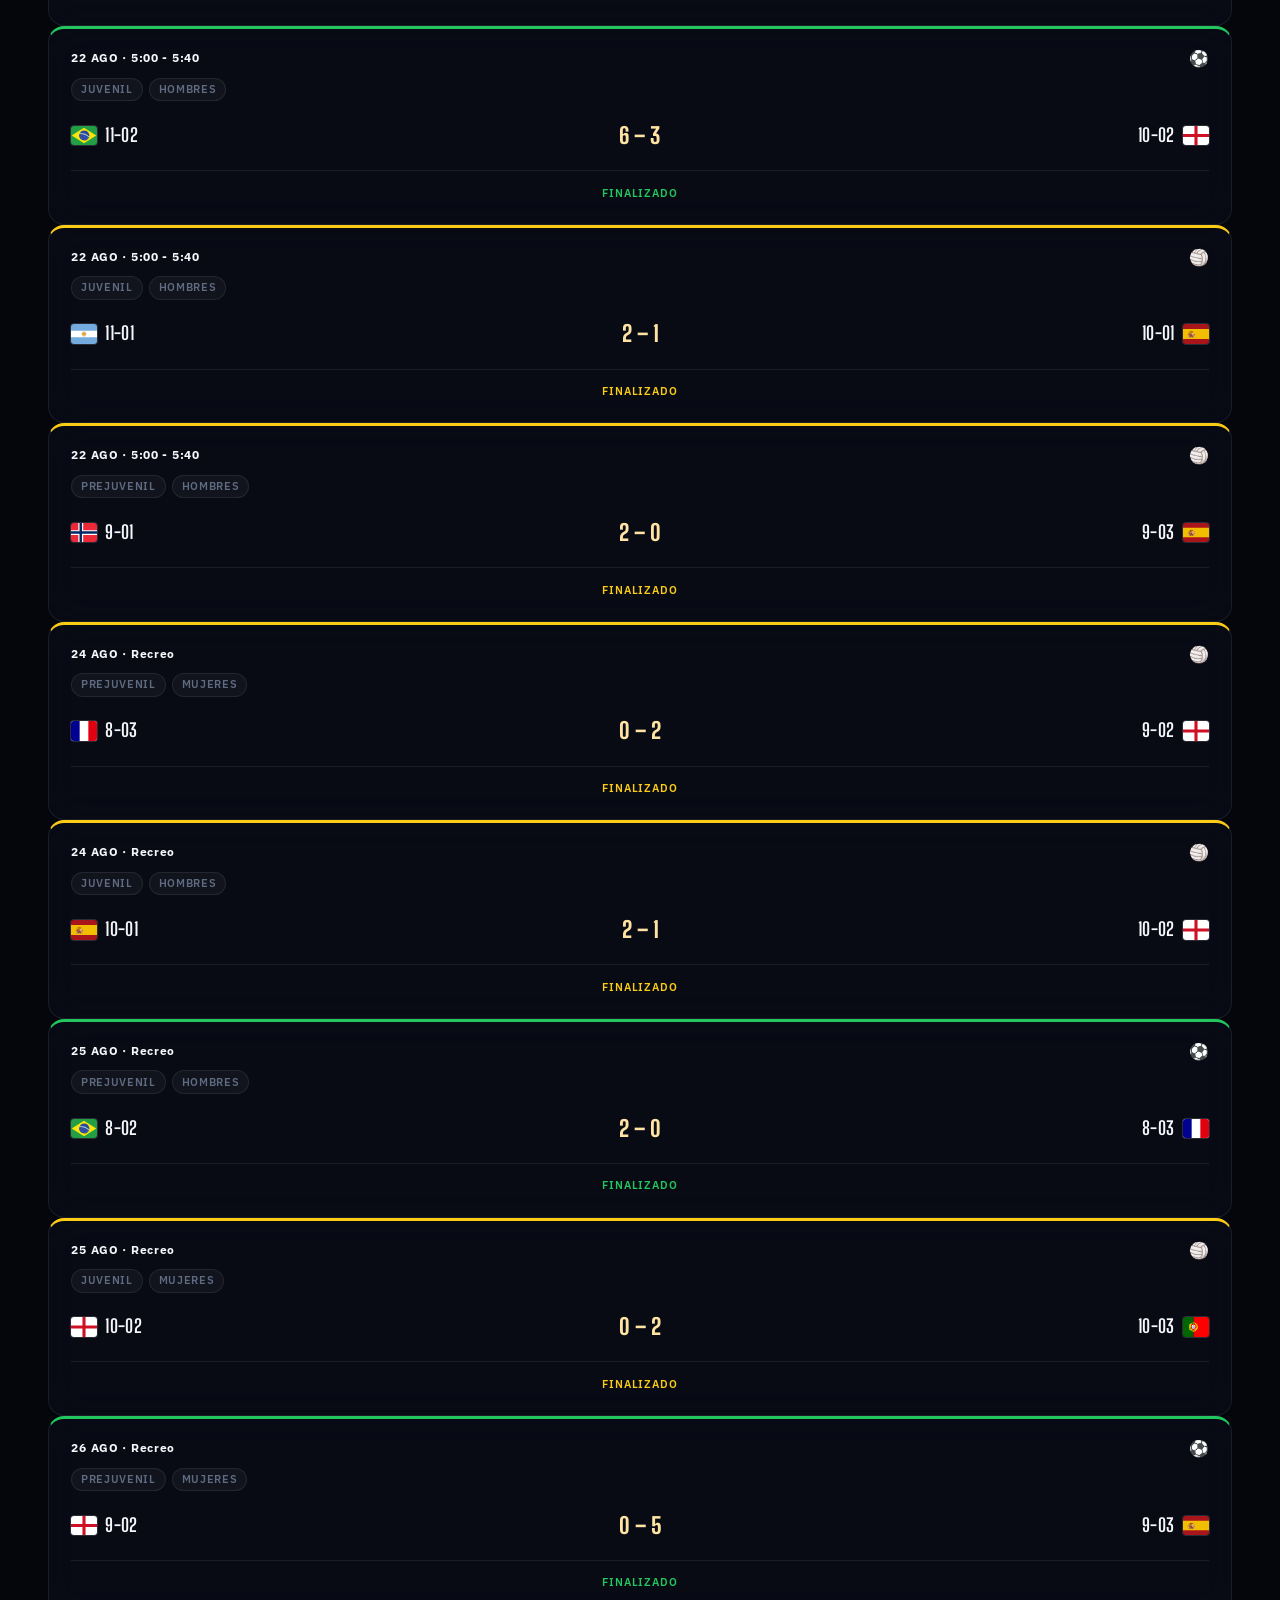
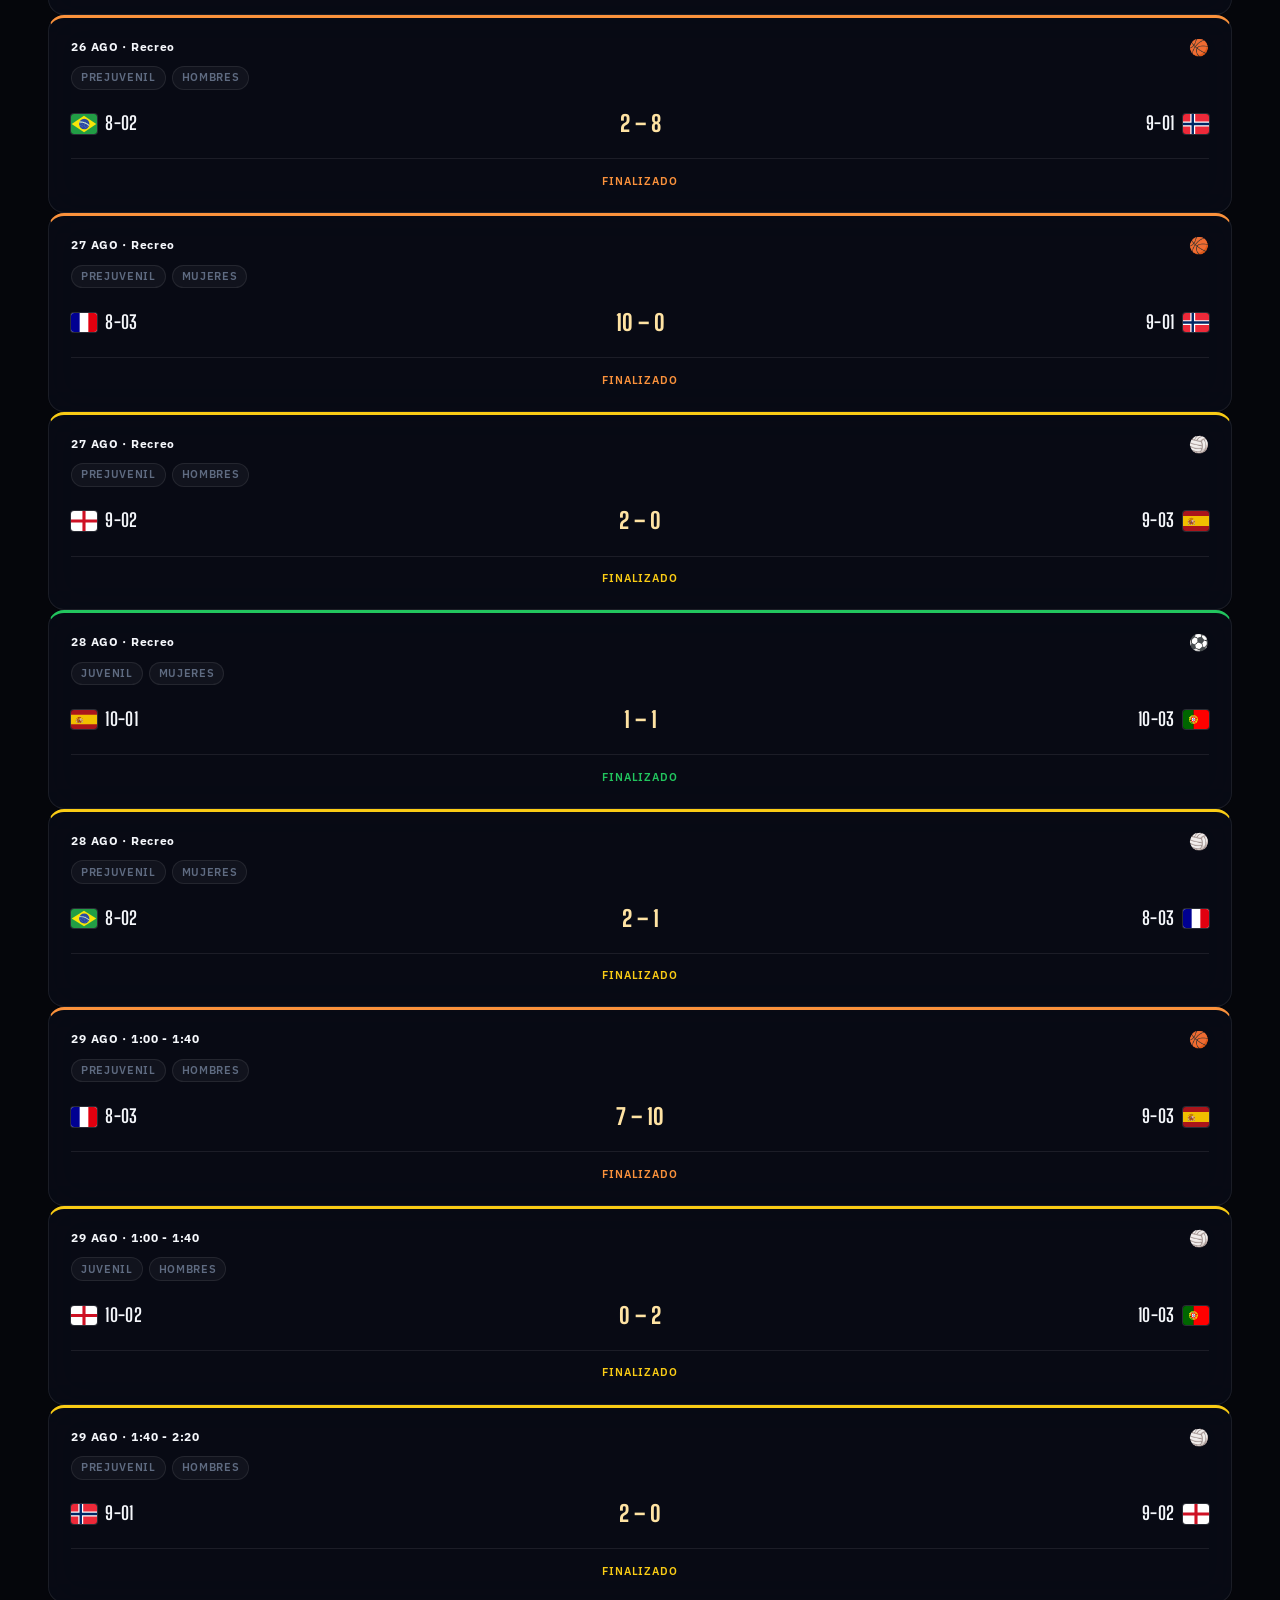
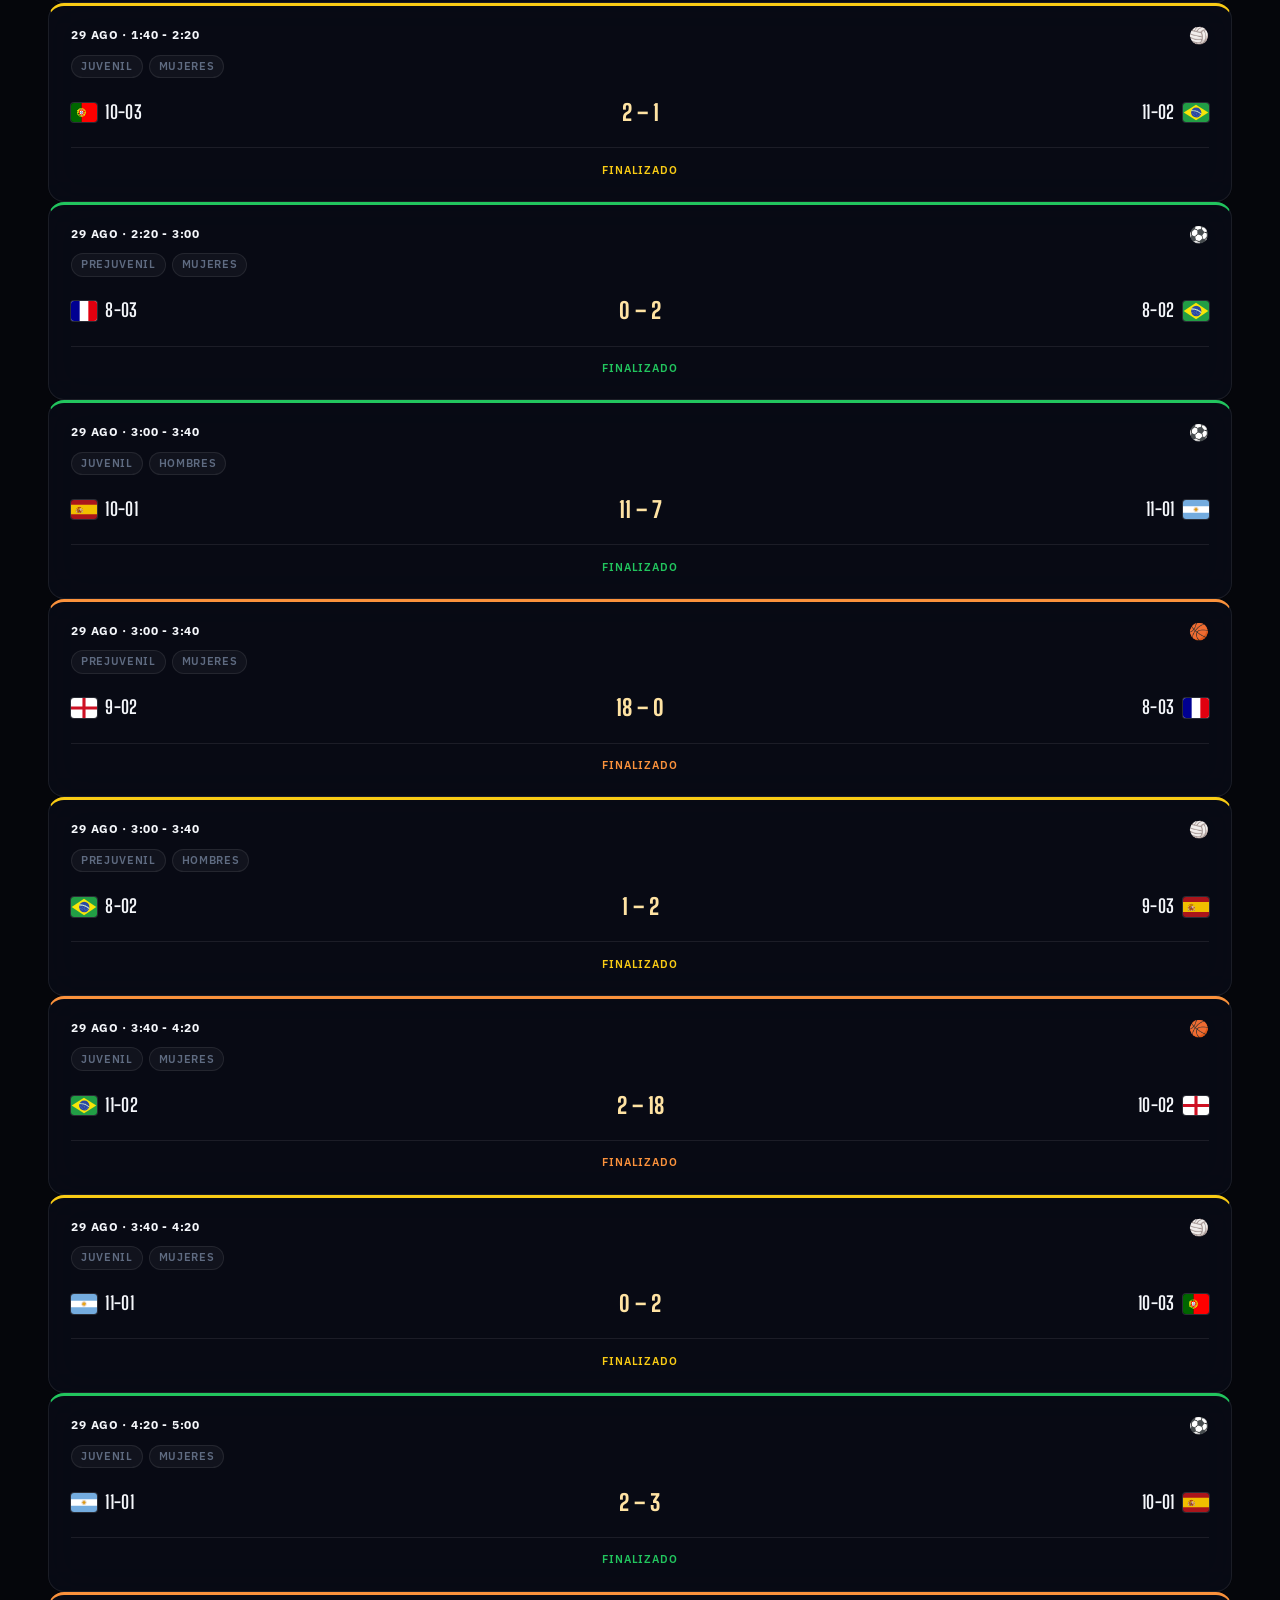
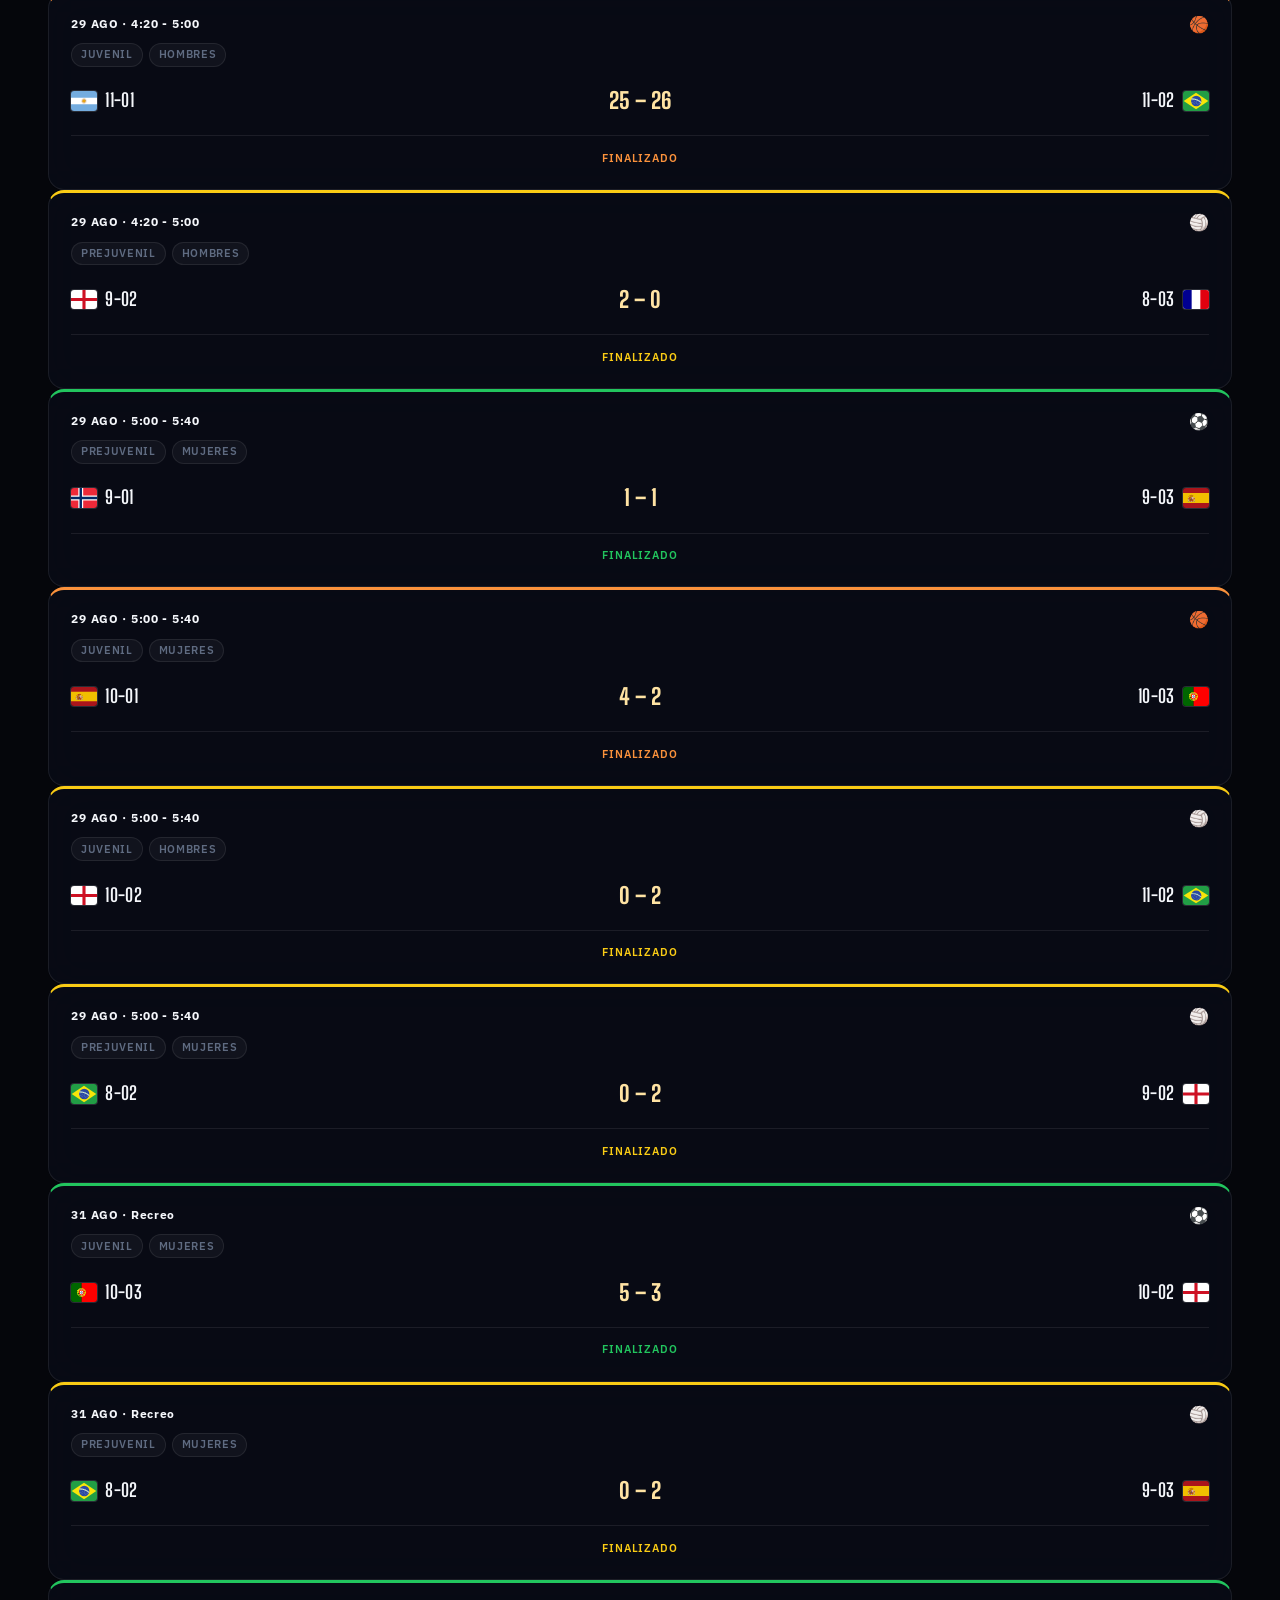
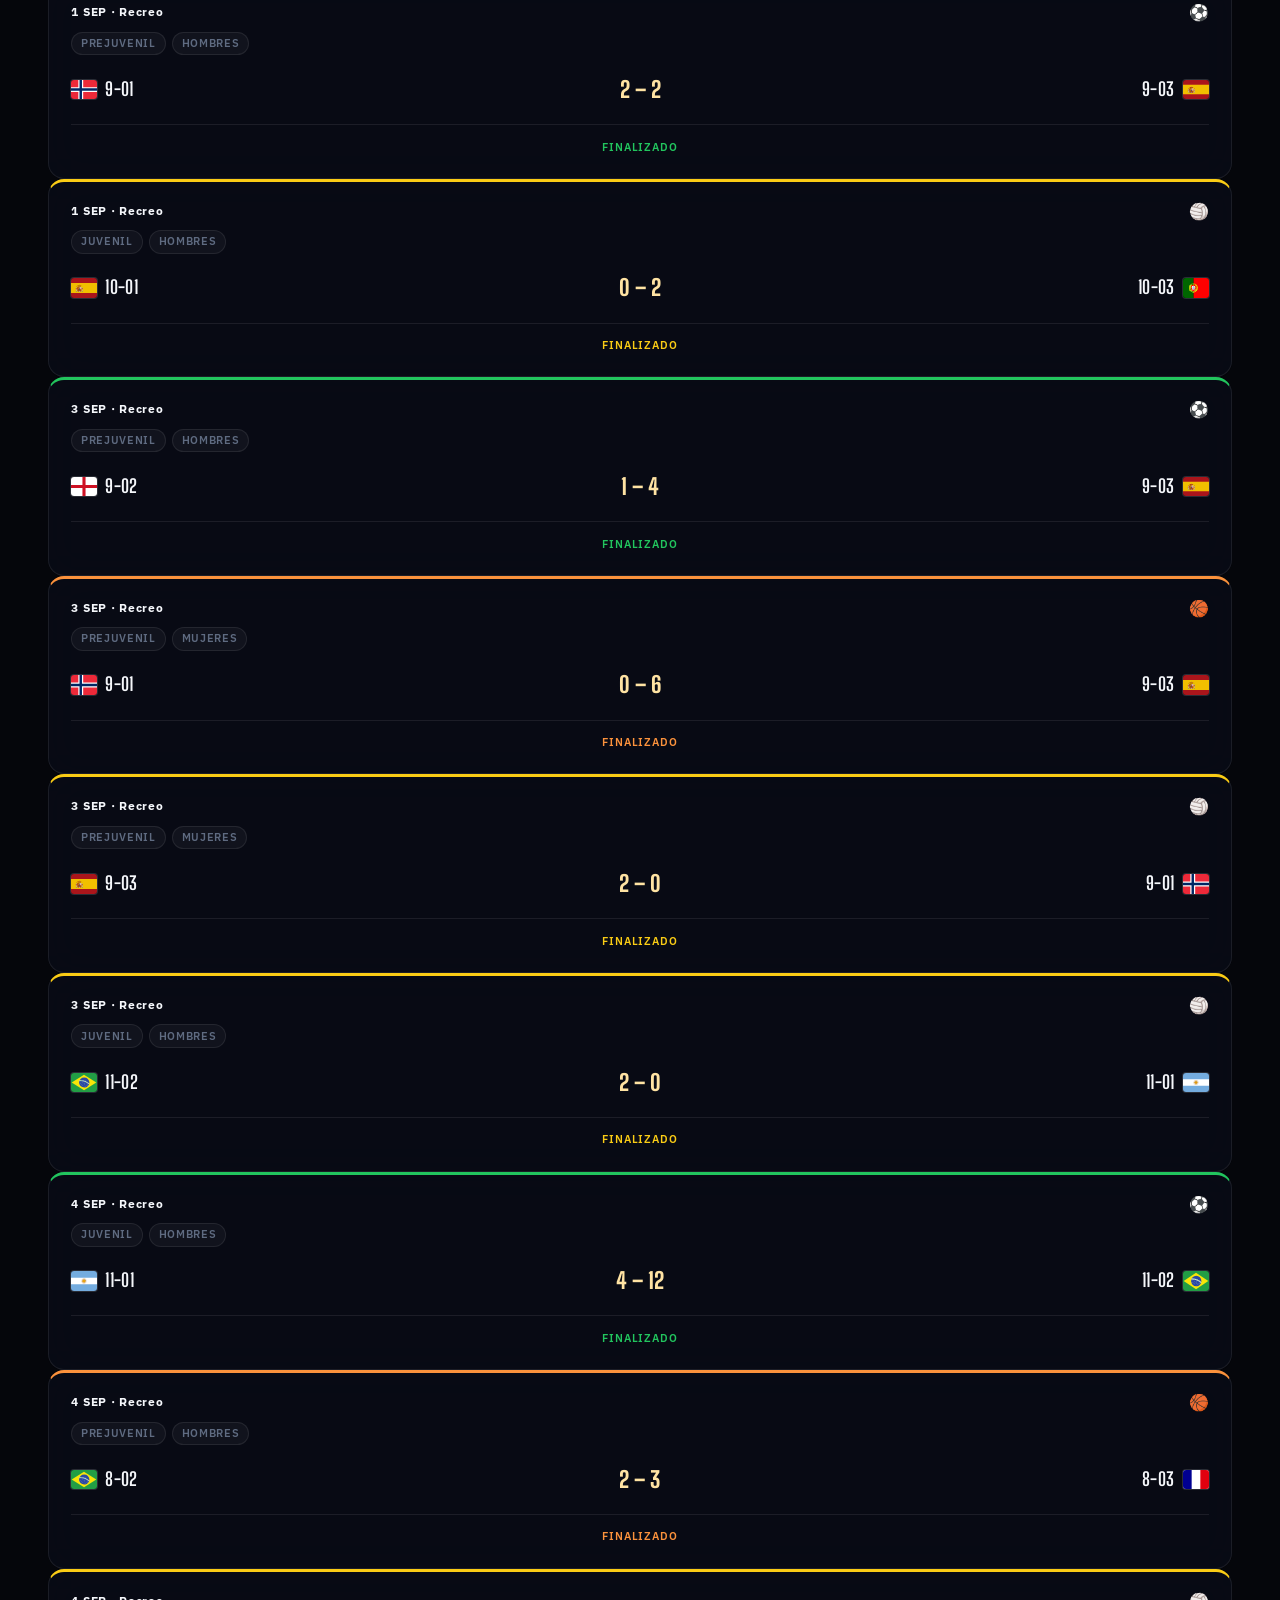
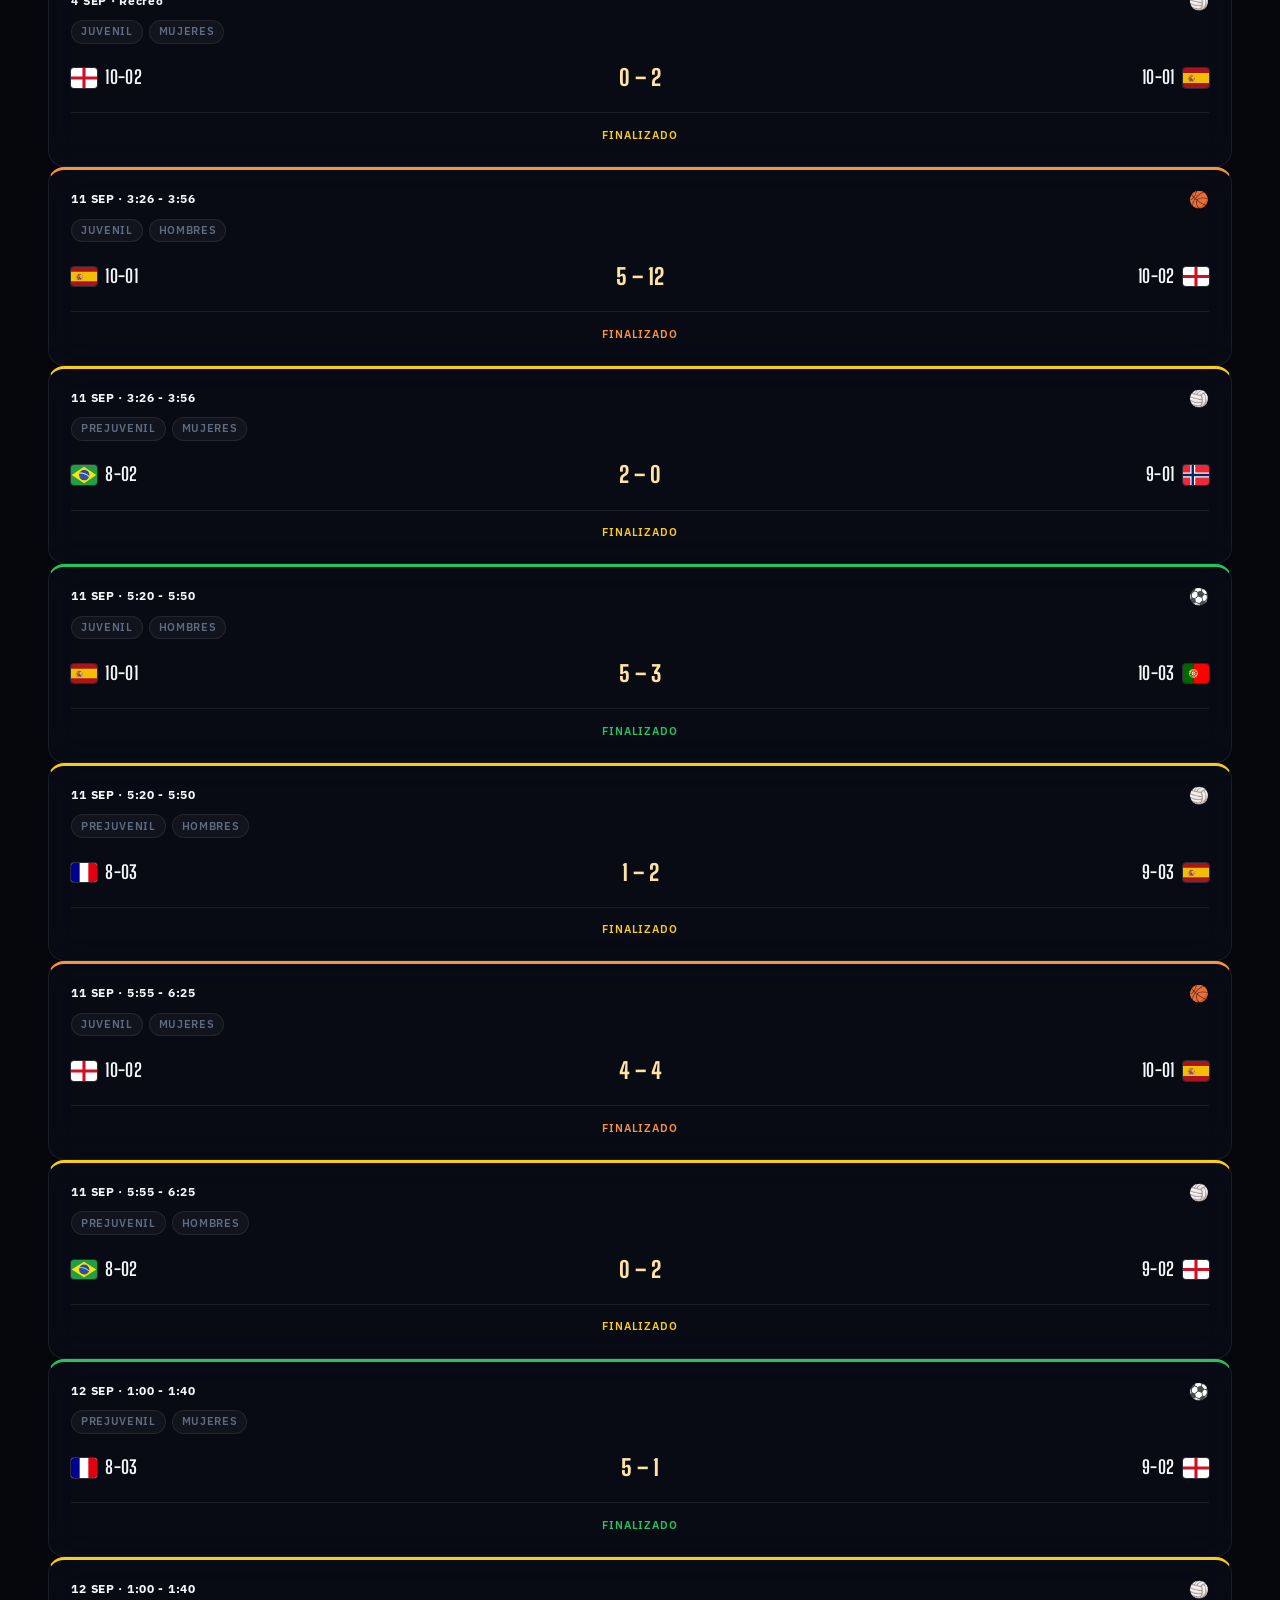
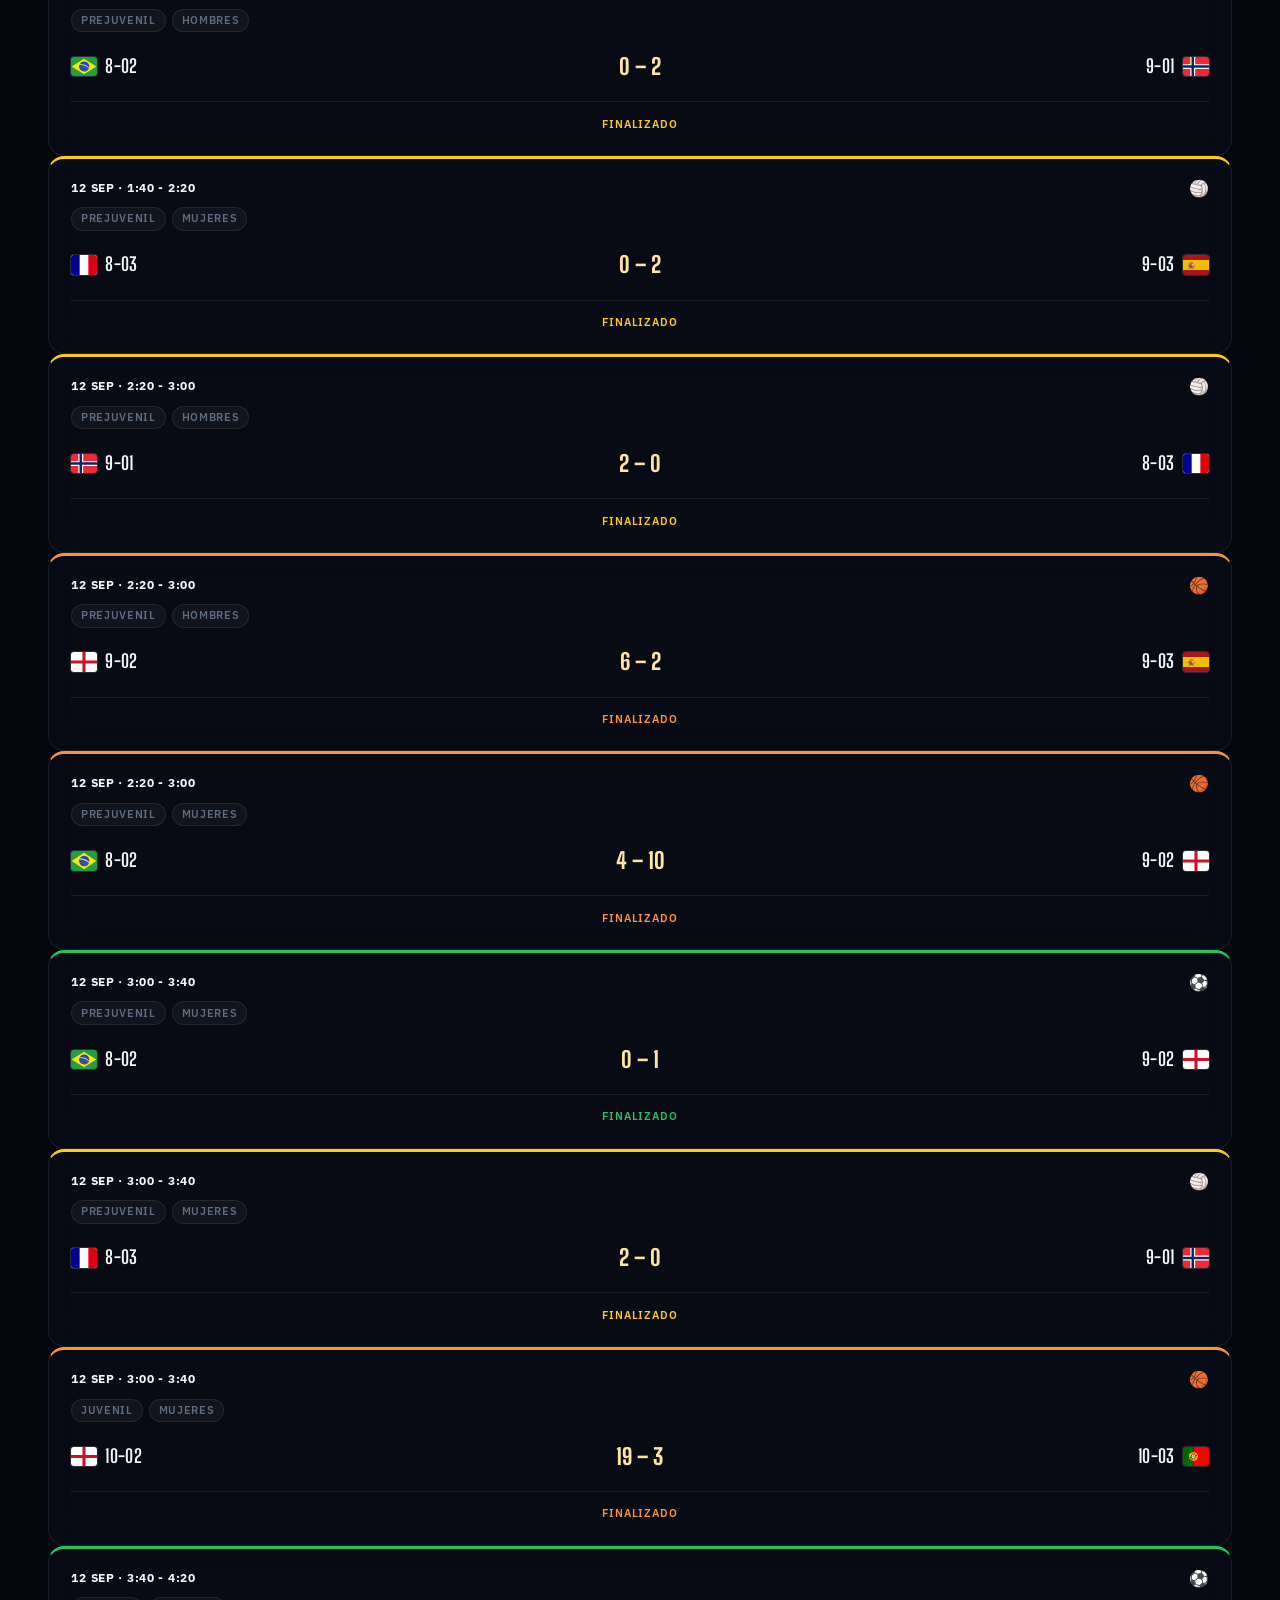
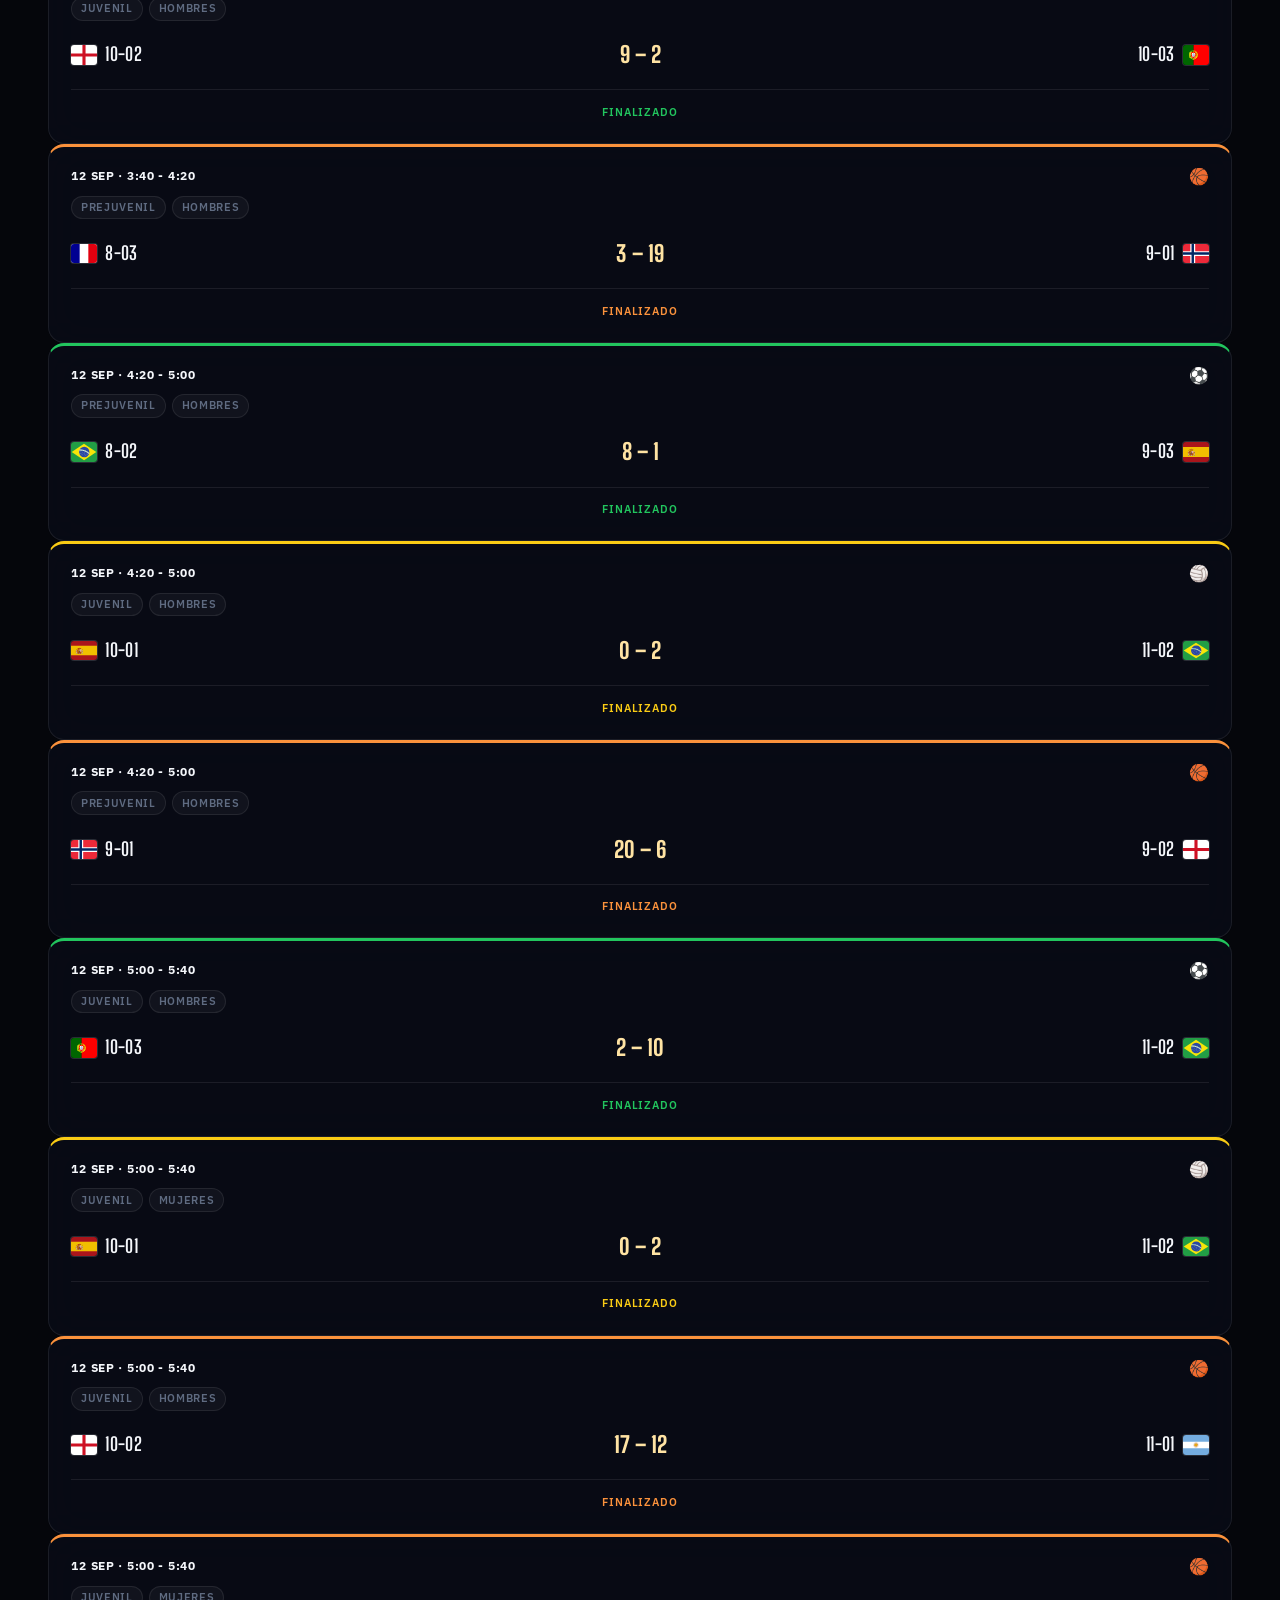
==== commit 388e5b62: "no me funciono" ====
--- a/index.html
+++ b/index.html
@@ -189,7 +189,7 @@
         <div class="calendar__filters reveal">
           <div class="filter-group" role="group" aria-label="Elegir categoría">
             <button class="filter-pill is-active" type="button" data-filtro-categoria="todas">Todas</button>
-            <button class="filter-pill" type="button" data-filtro-categoria="infantil">Infantil - Semifinales</button>
+            <button class="filter-pill" type="button" data-filtro-categoria="infantil - semifinales">Infantil</button>
             <button class="filter-pill" type="button" data-filtro-categoria="prejuvenil">Prejuvenil</button>
             <button class="filter-pill" type="button" data-filtro-categoria="juvenil">Juvenil</button>
           </div>
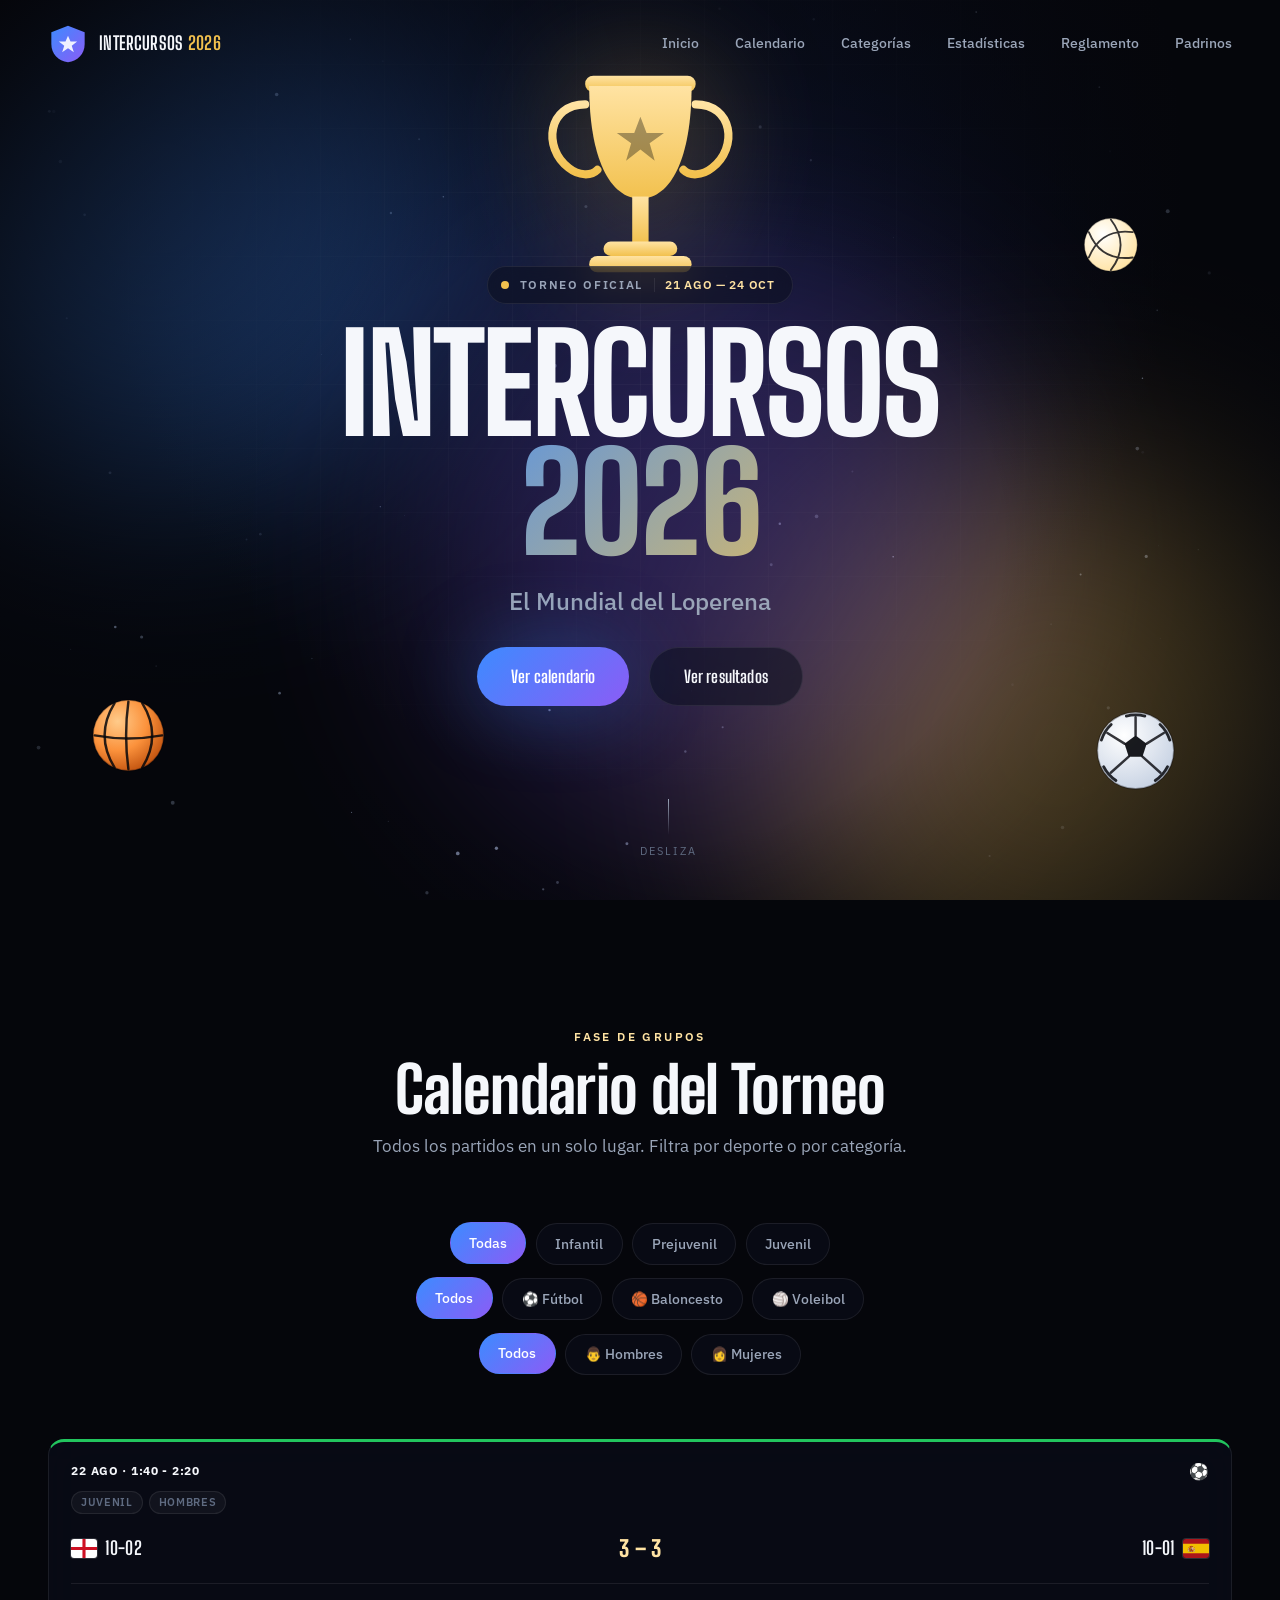
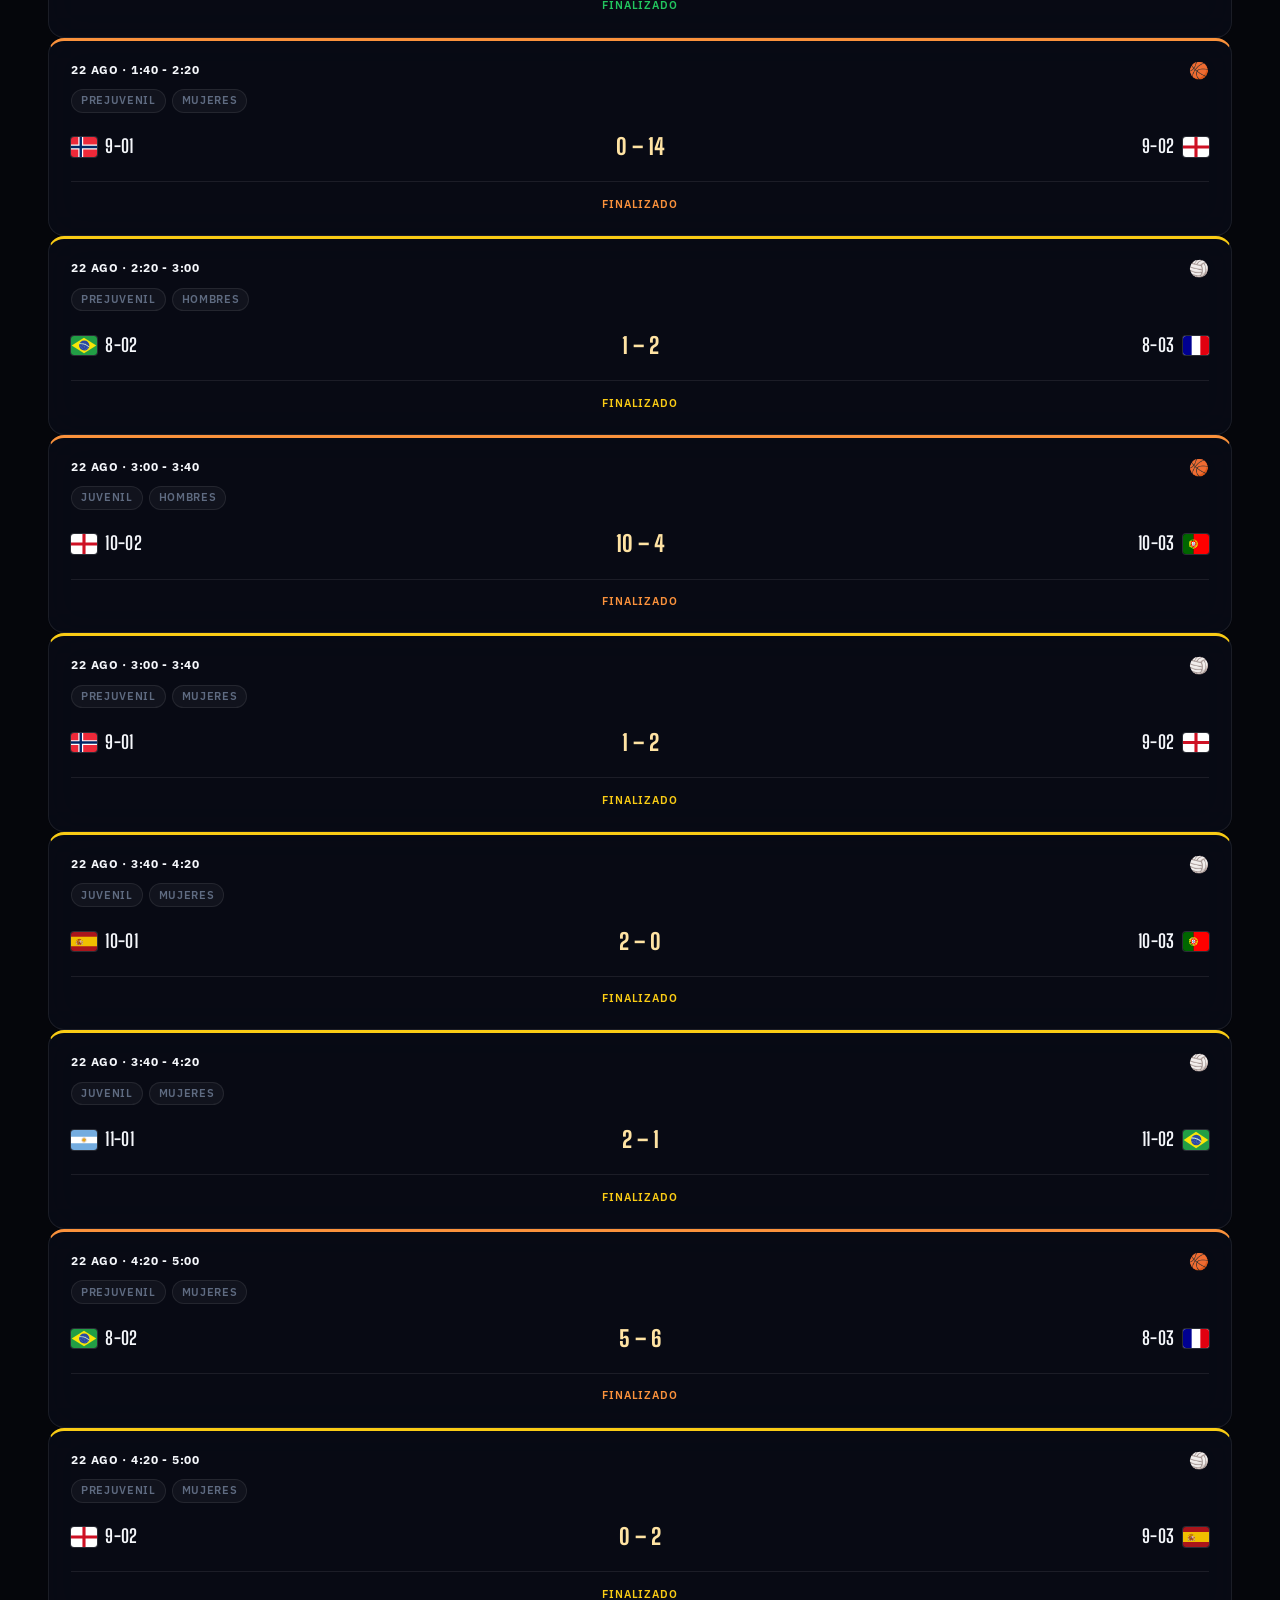
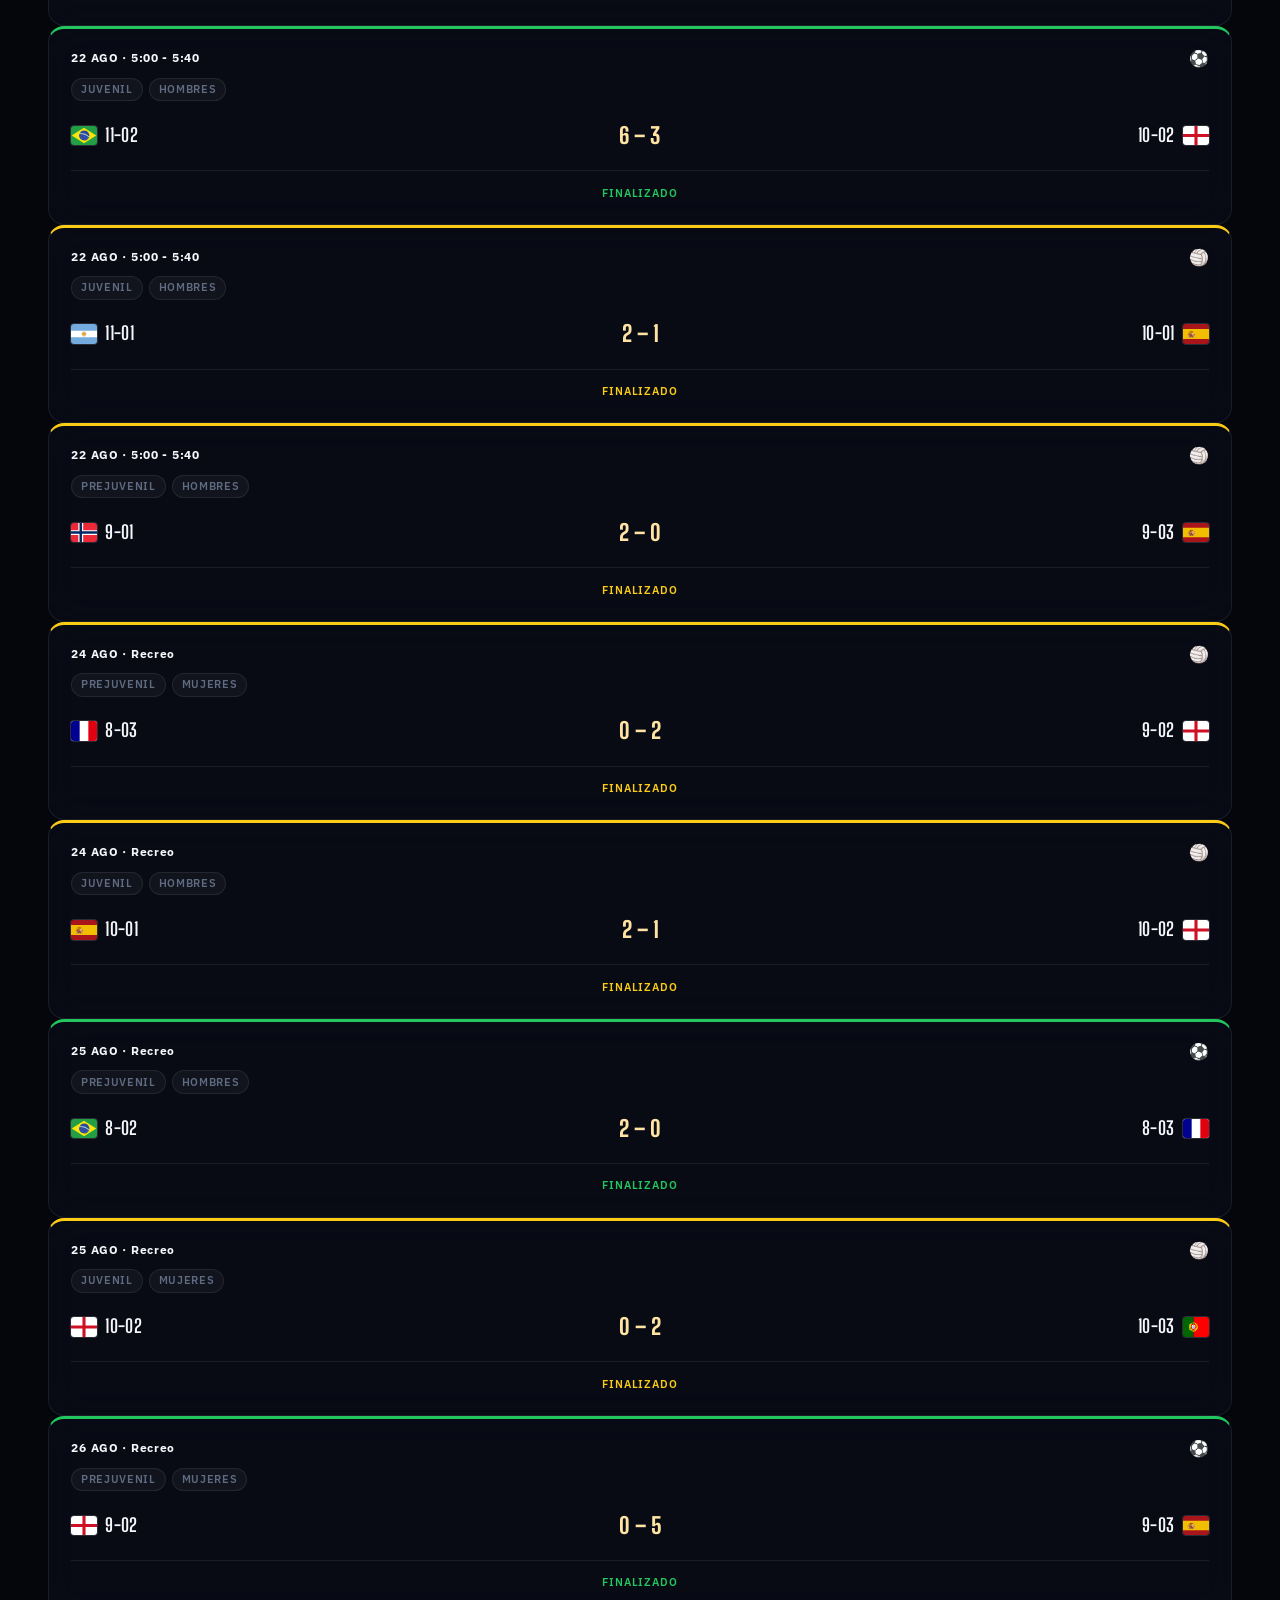
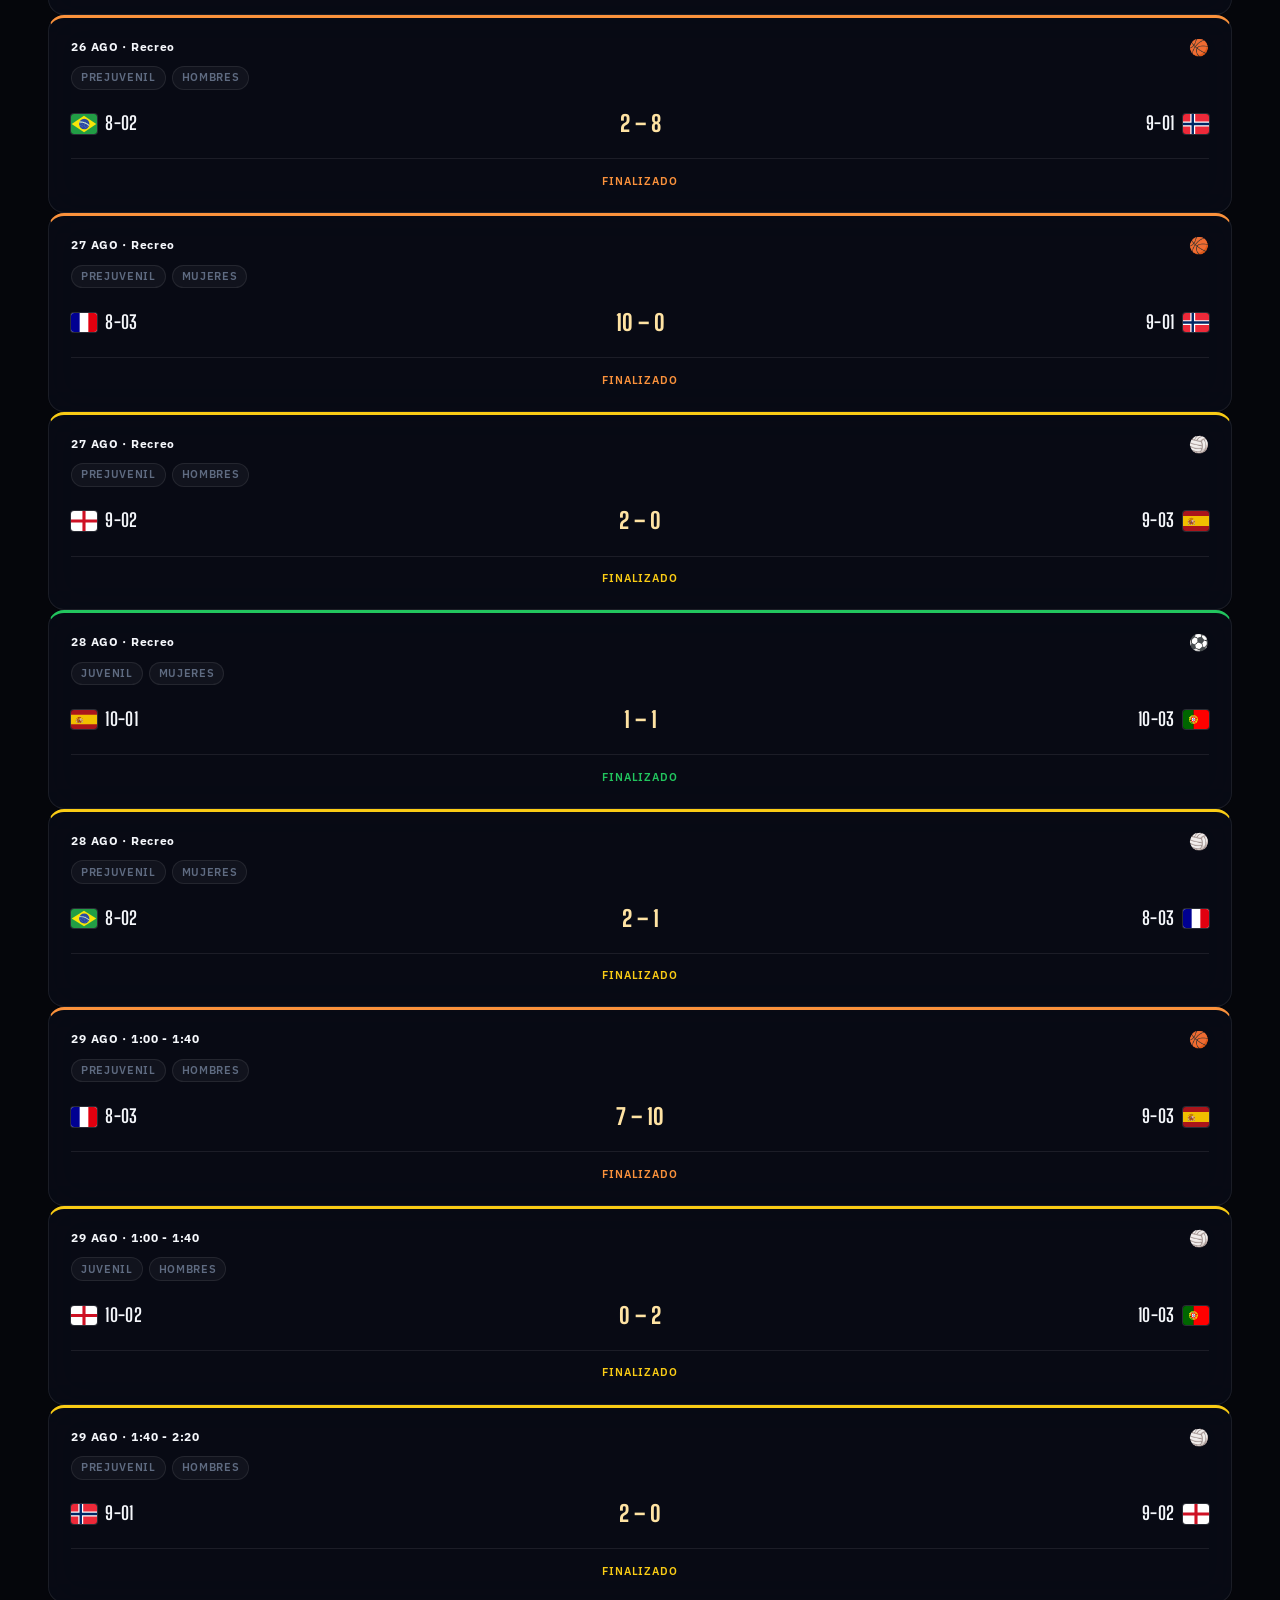
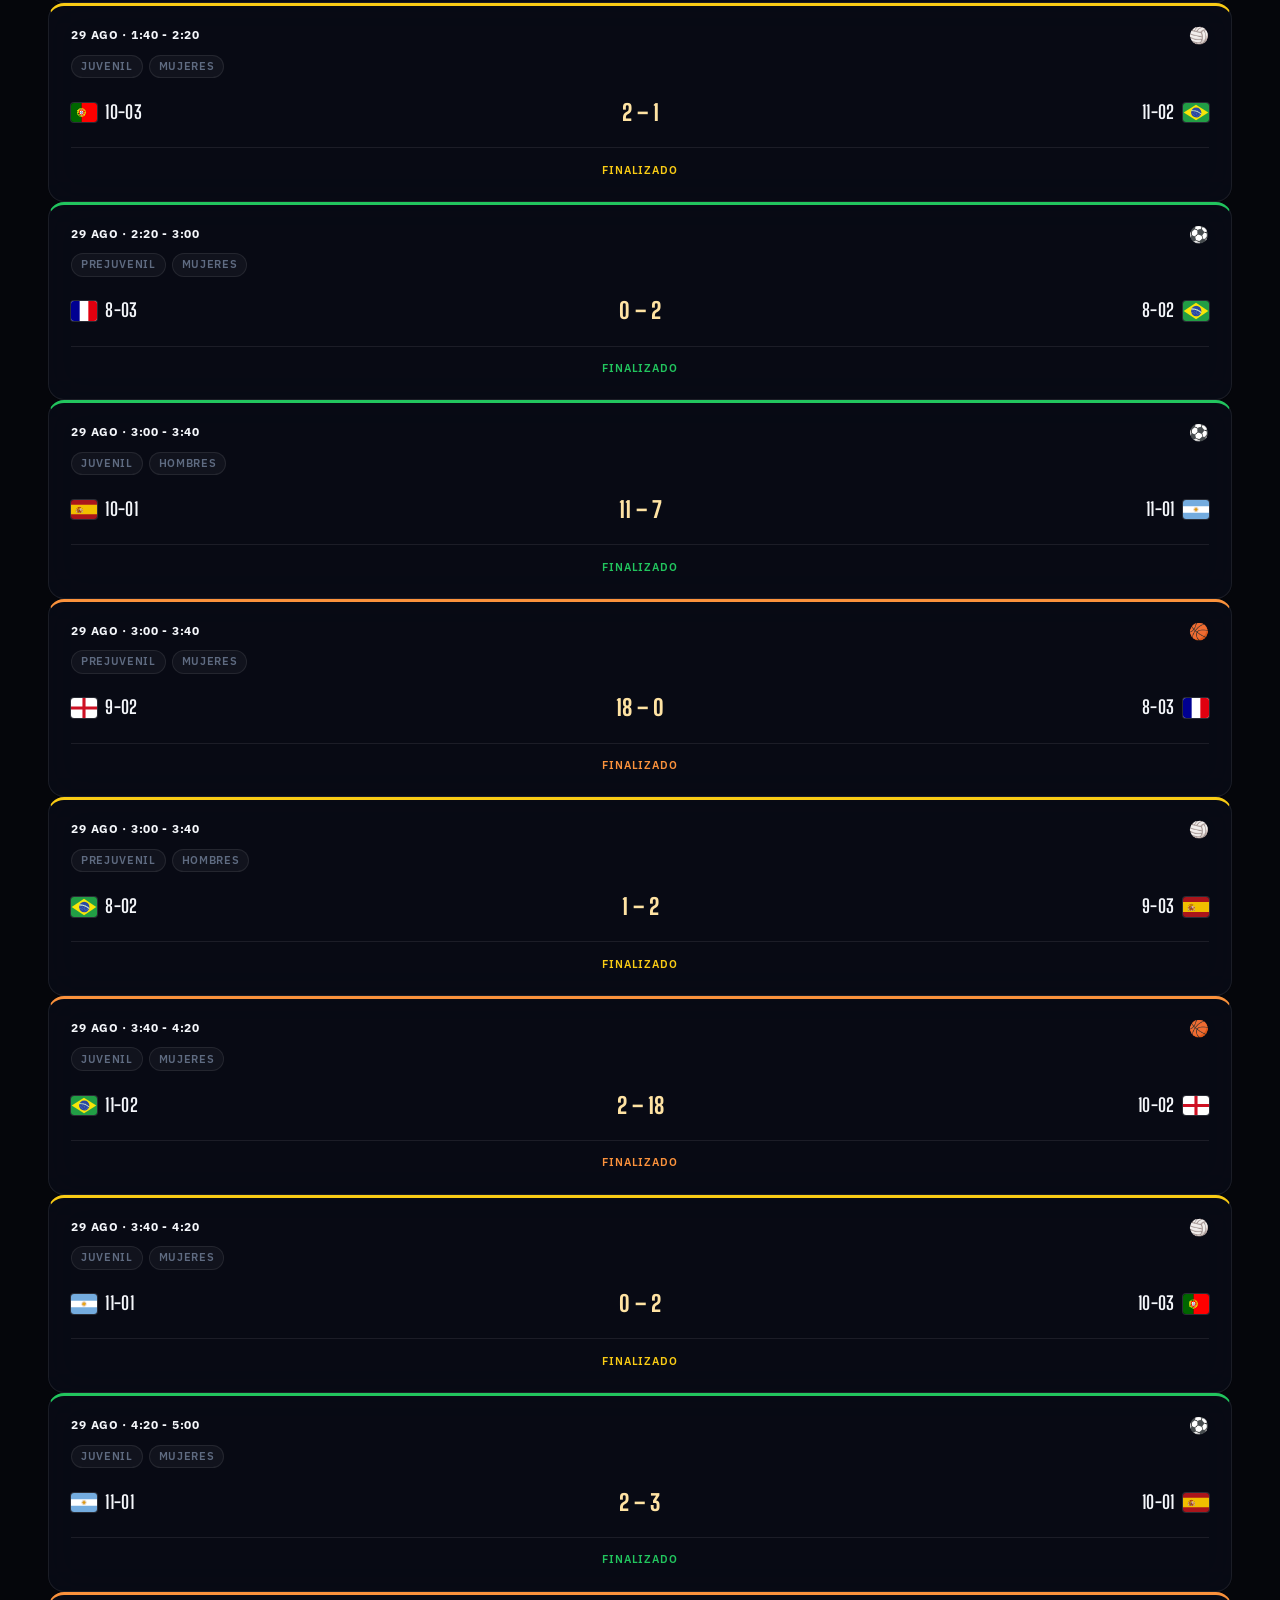
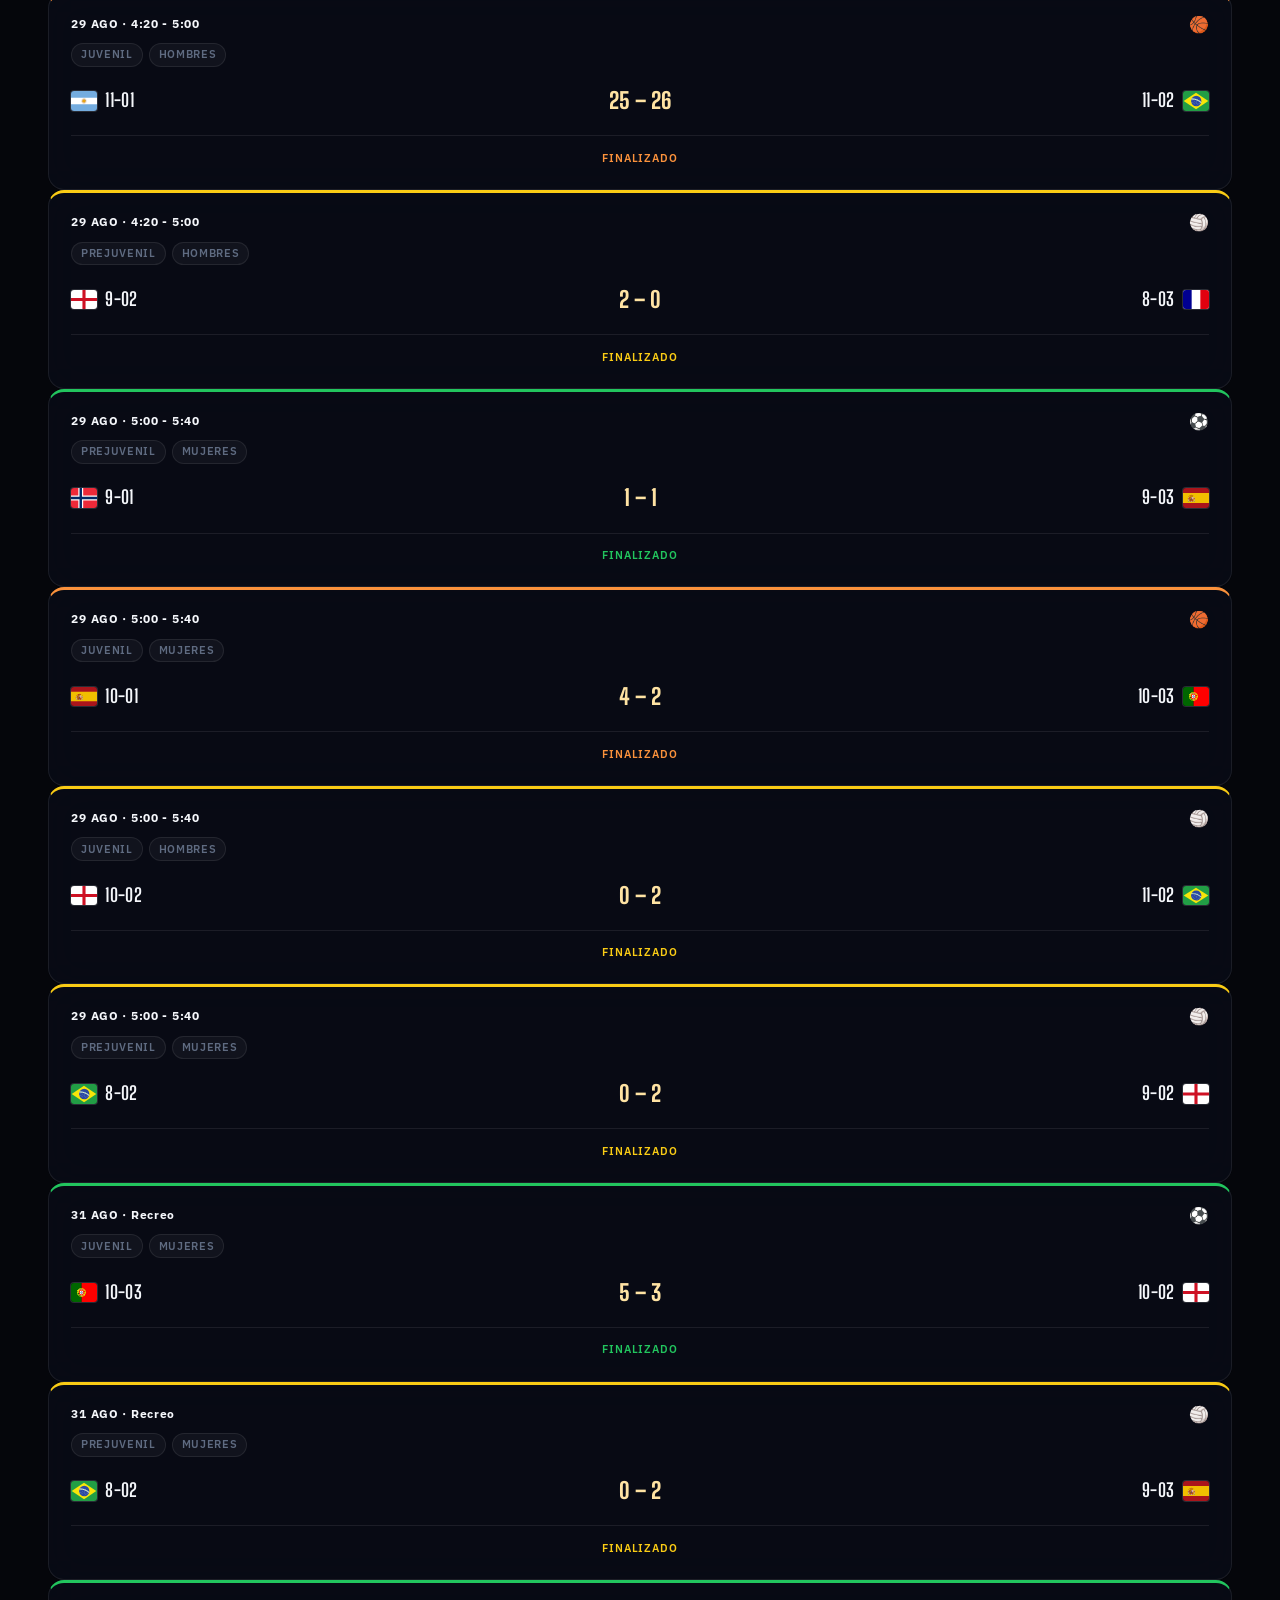
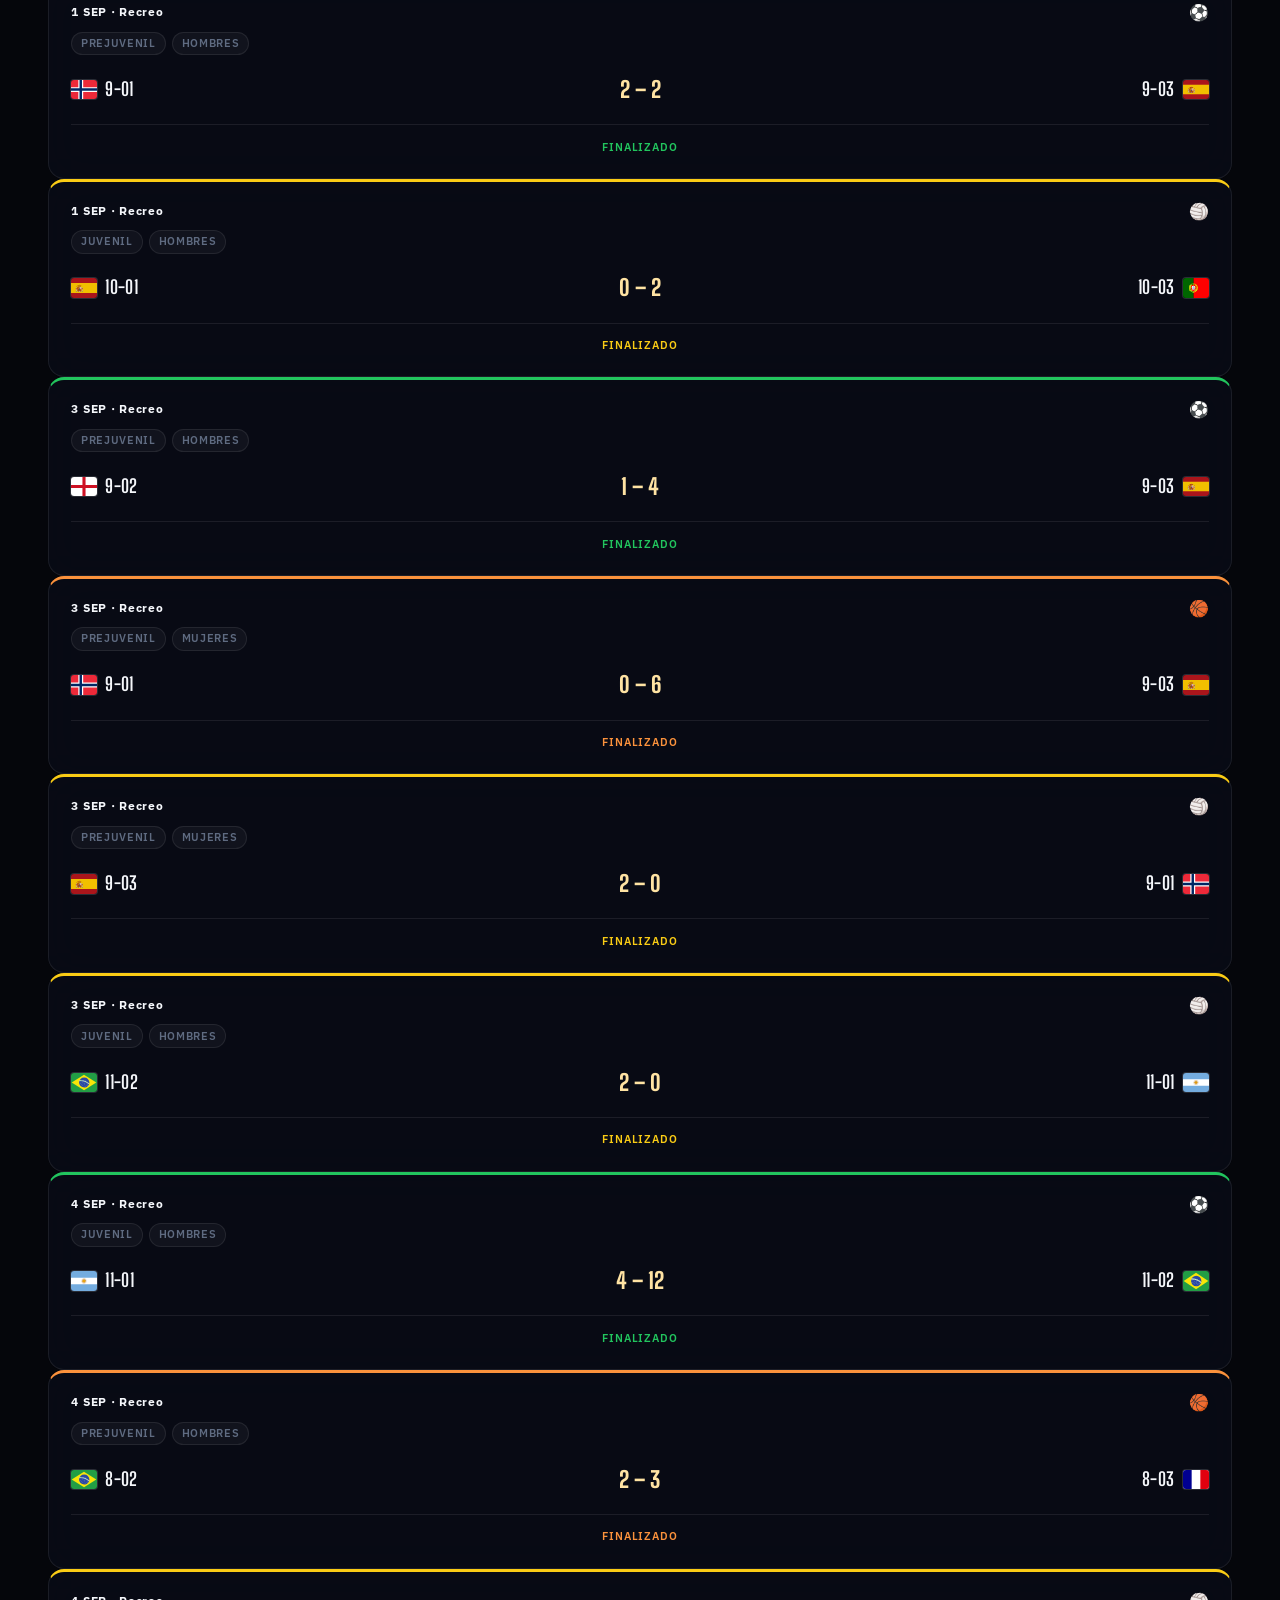
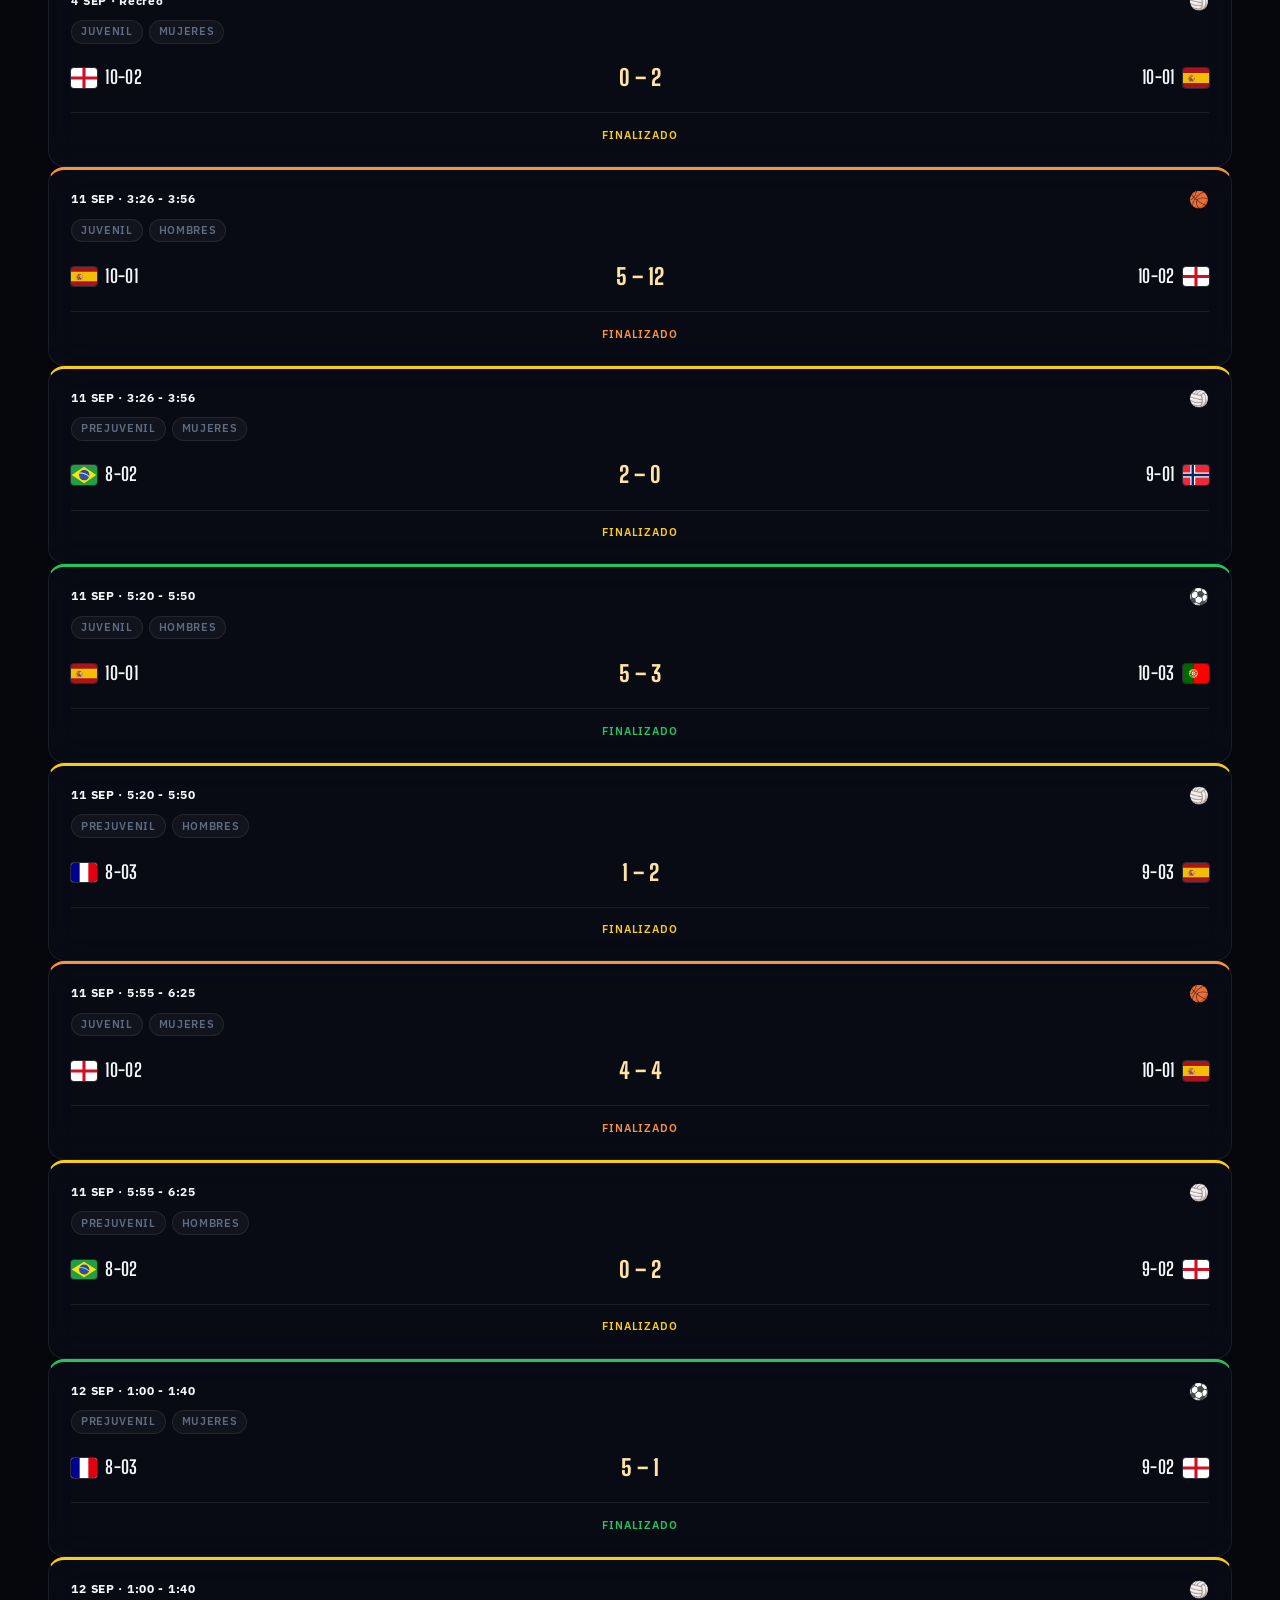
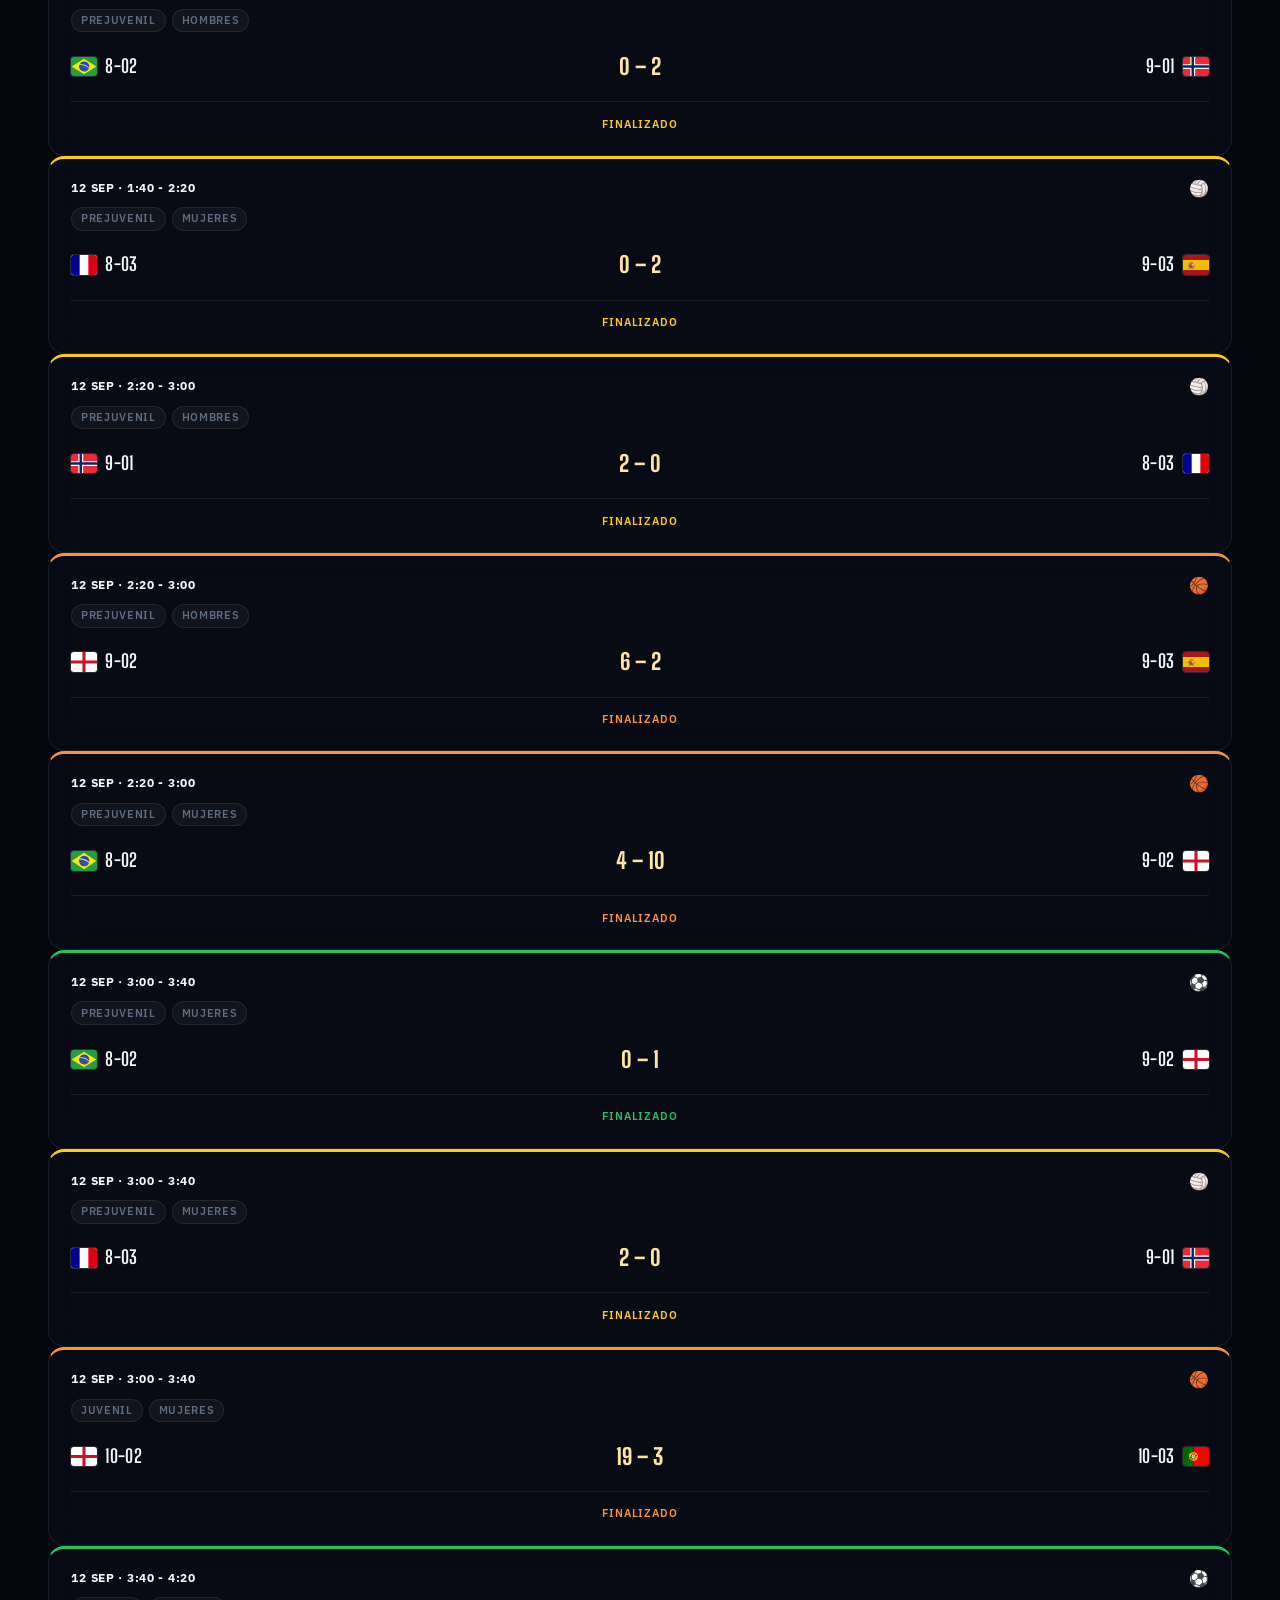
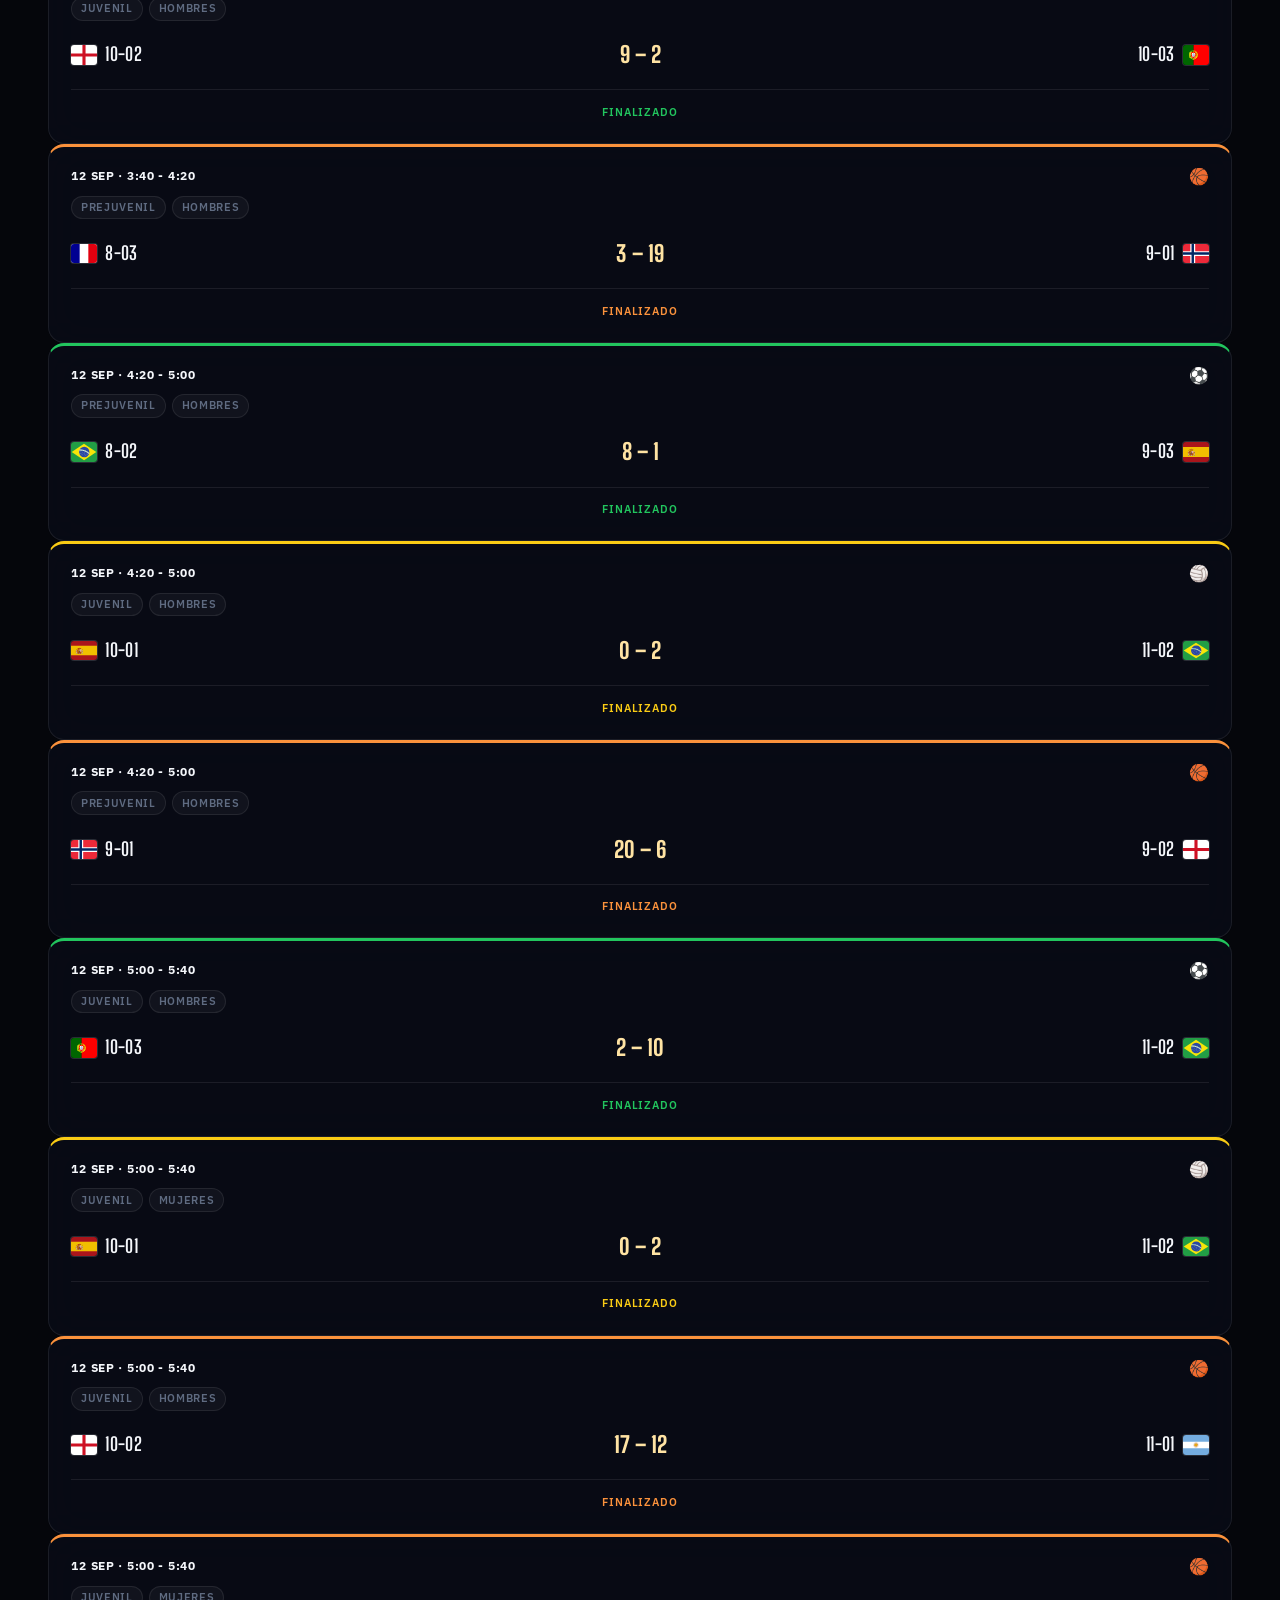
==== commit dced4628: "xd" ====
--- a/index.html
+++ b/index.html
@@ -189,7 +189,7 @@
         <div class="calendar__filters reveal">
           <div class="filter-group" role="group" aria-label="Elegir categoría">
             <button class="filter-pill is-active" type="button" data-filtro-categoria="todas">Todas</button>
-            <button class="filter-pill" type="button" data-filtro-categoria="infantil - semifinales">Infantil</button>
+            <button class="filter-pill" type="button" data-filtro-categoria="infantil">Infantil</button>
             <button class="filter-pill" type="button" data-filtro-categoria="prejuvenil">Prejuvenil</button>
             <button class="filter-pill" type="button" data-filtro-categoria="juvenil">Juvenil</button>
           </div>
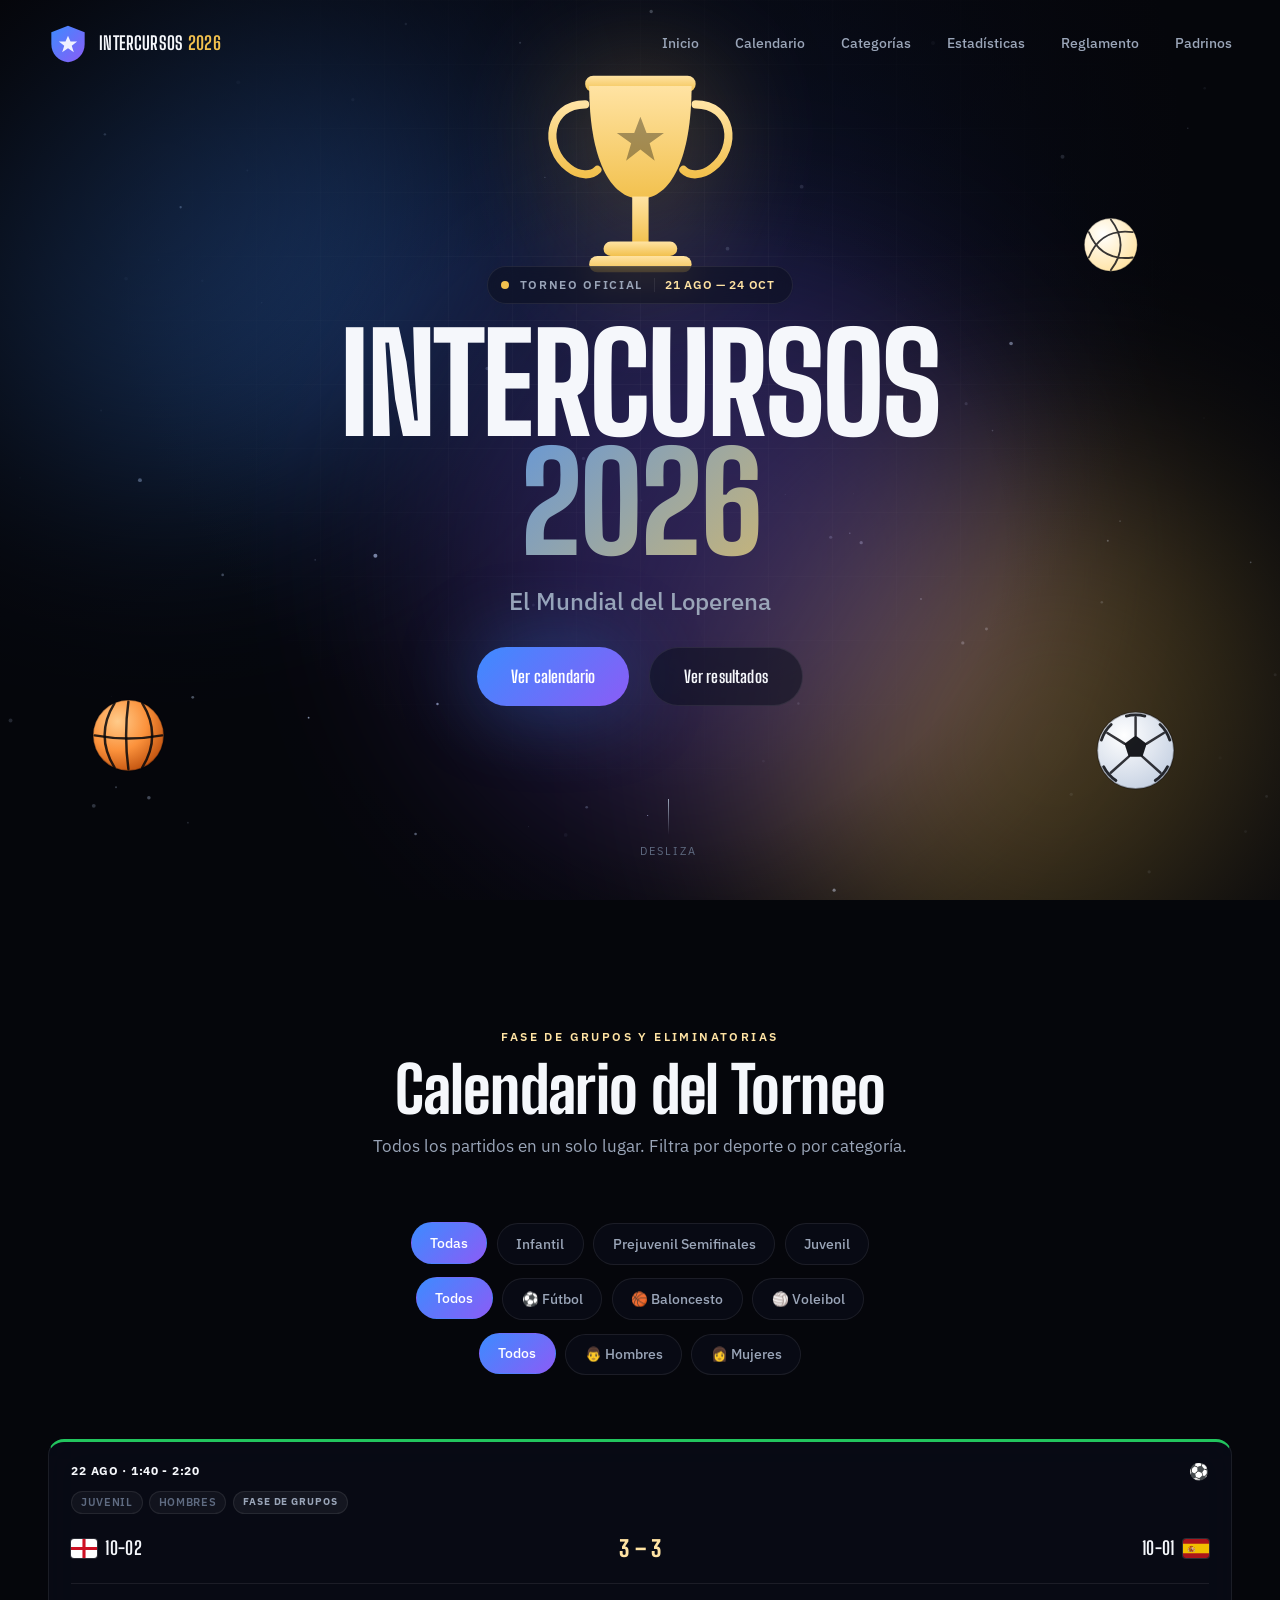
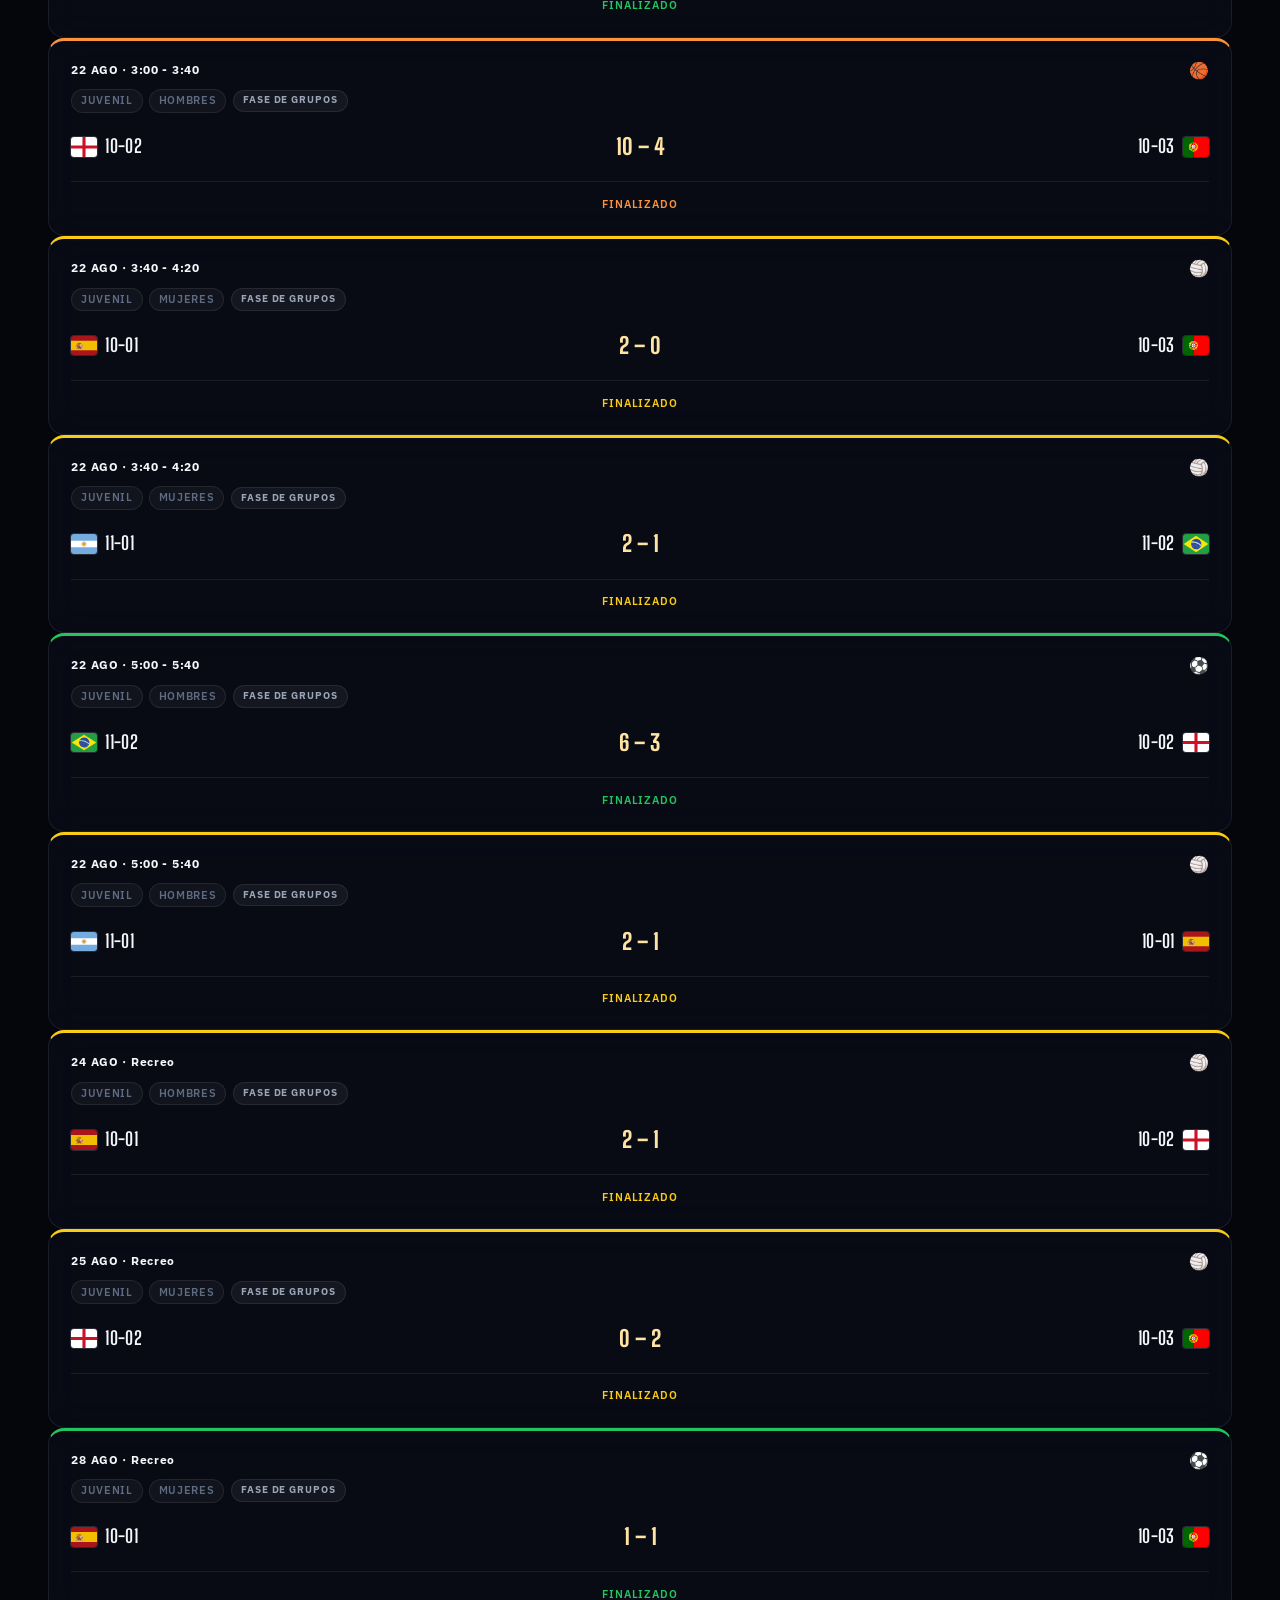
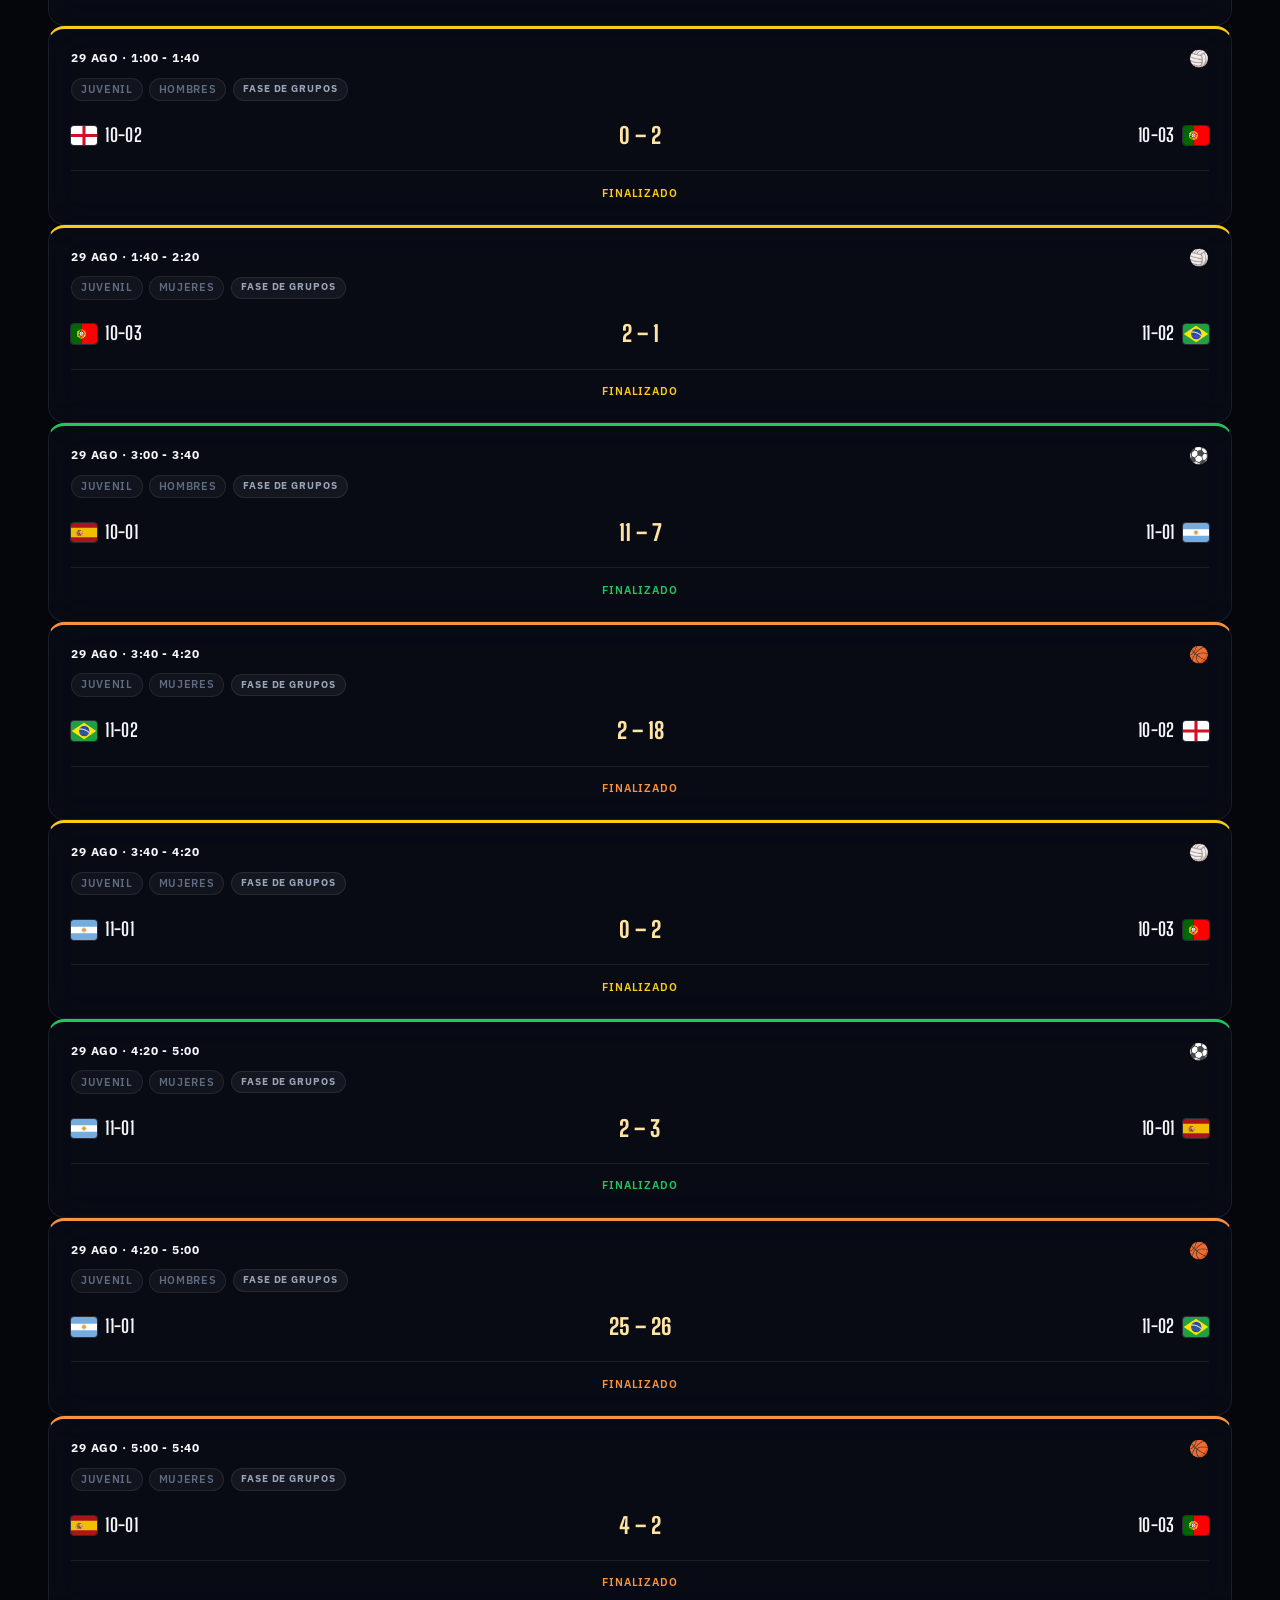
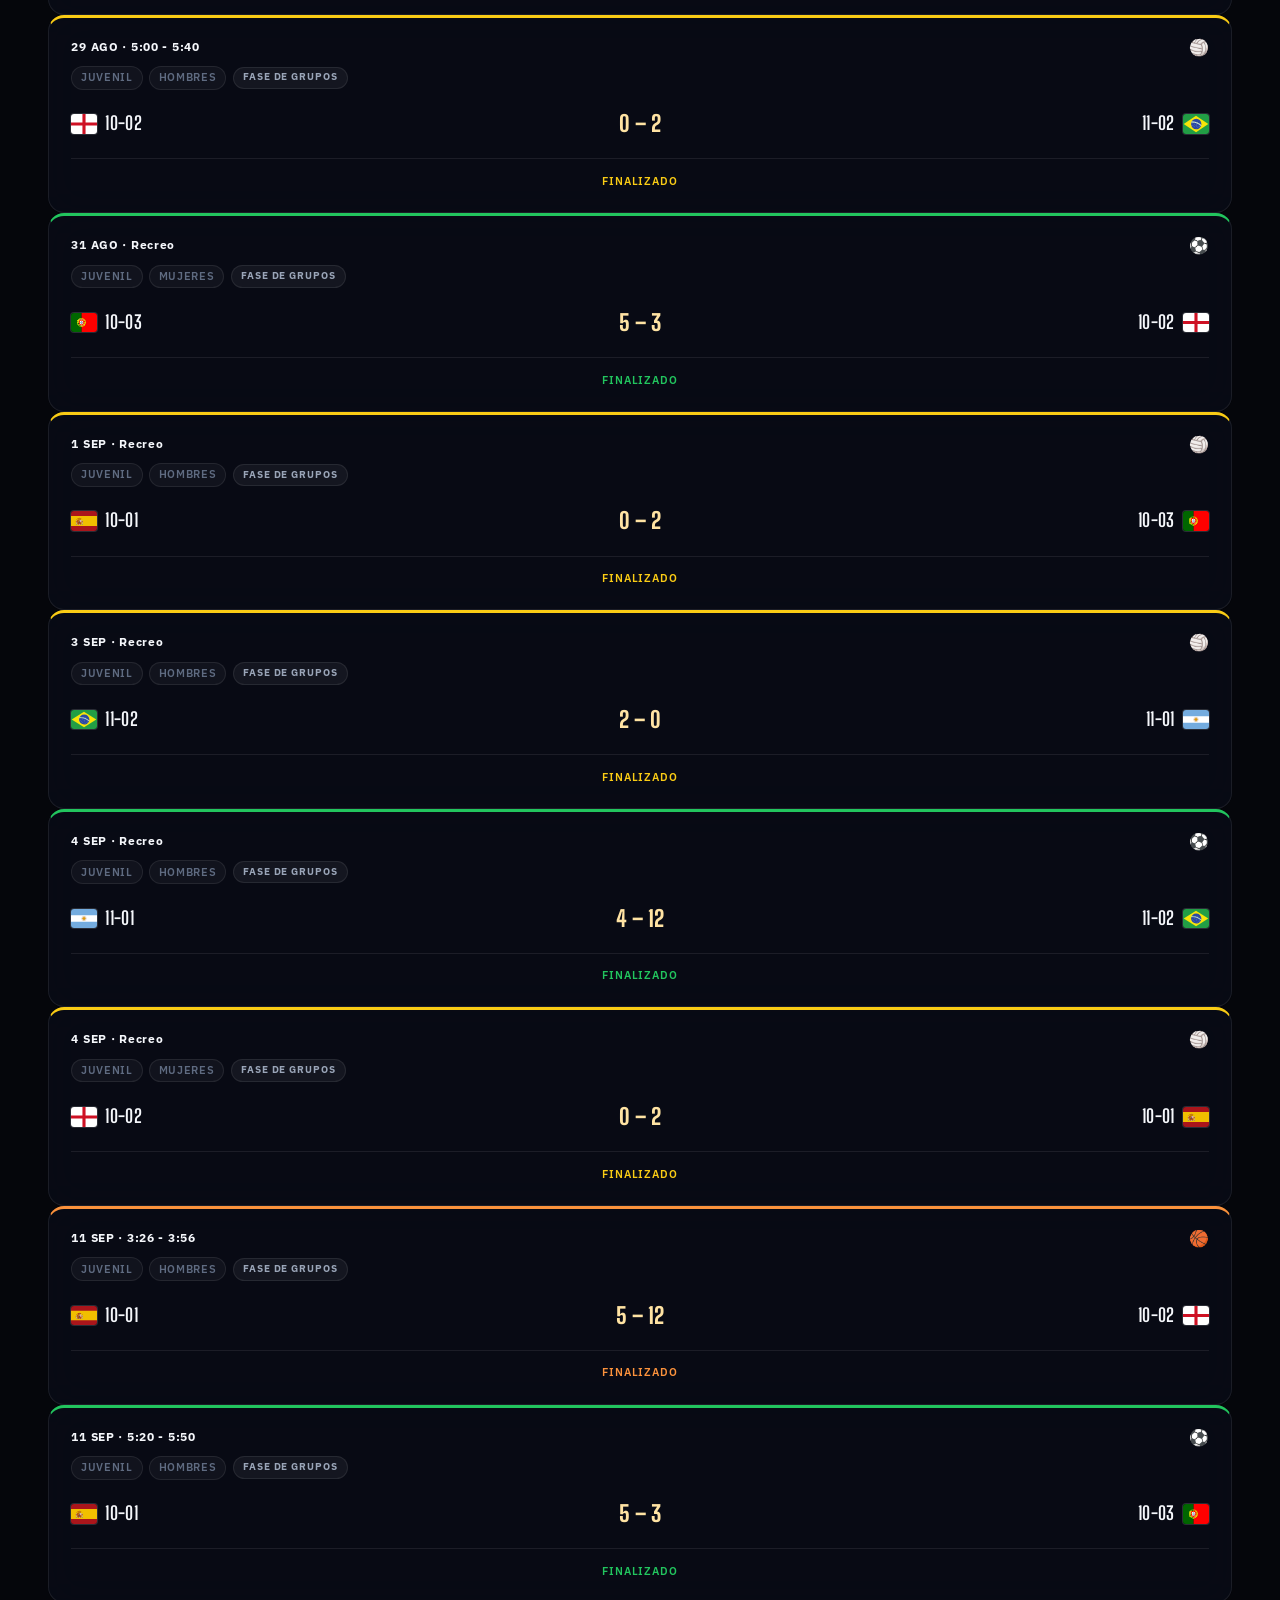
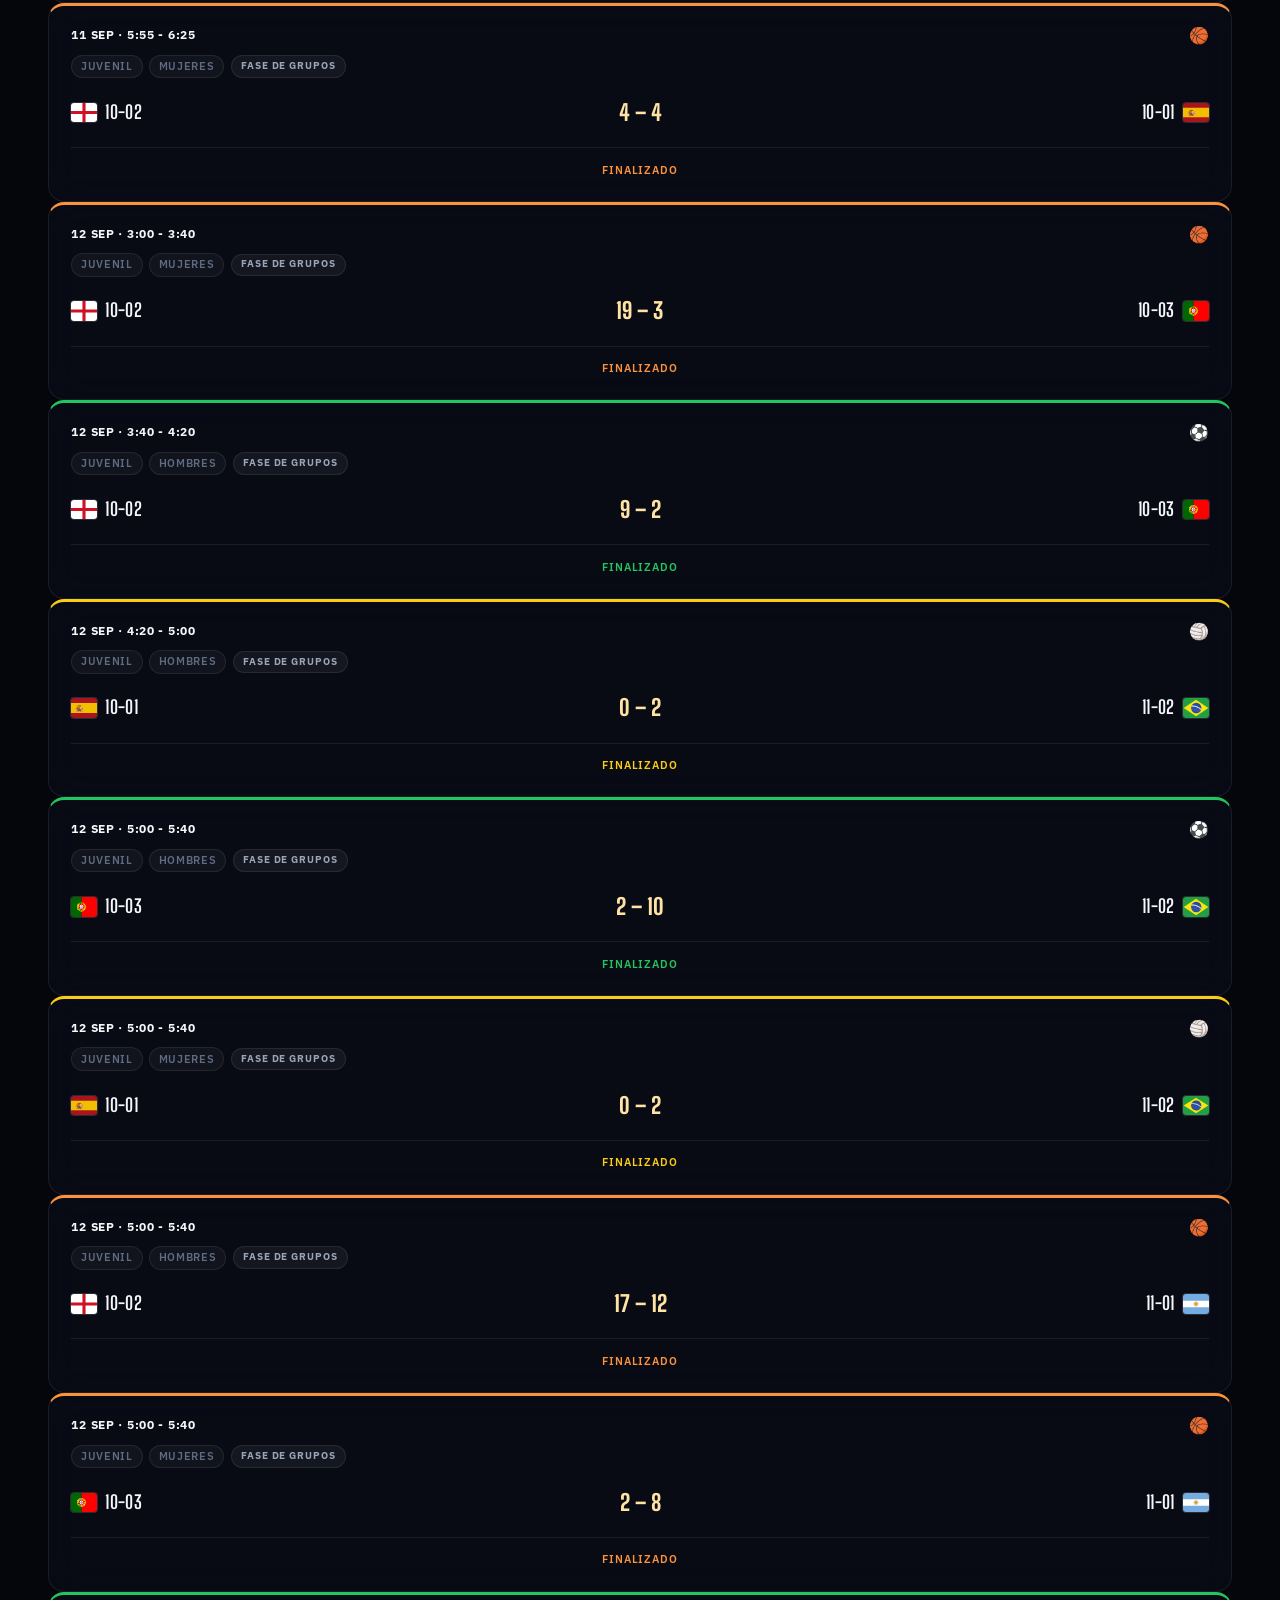
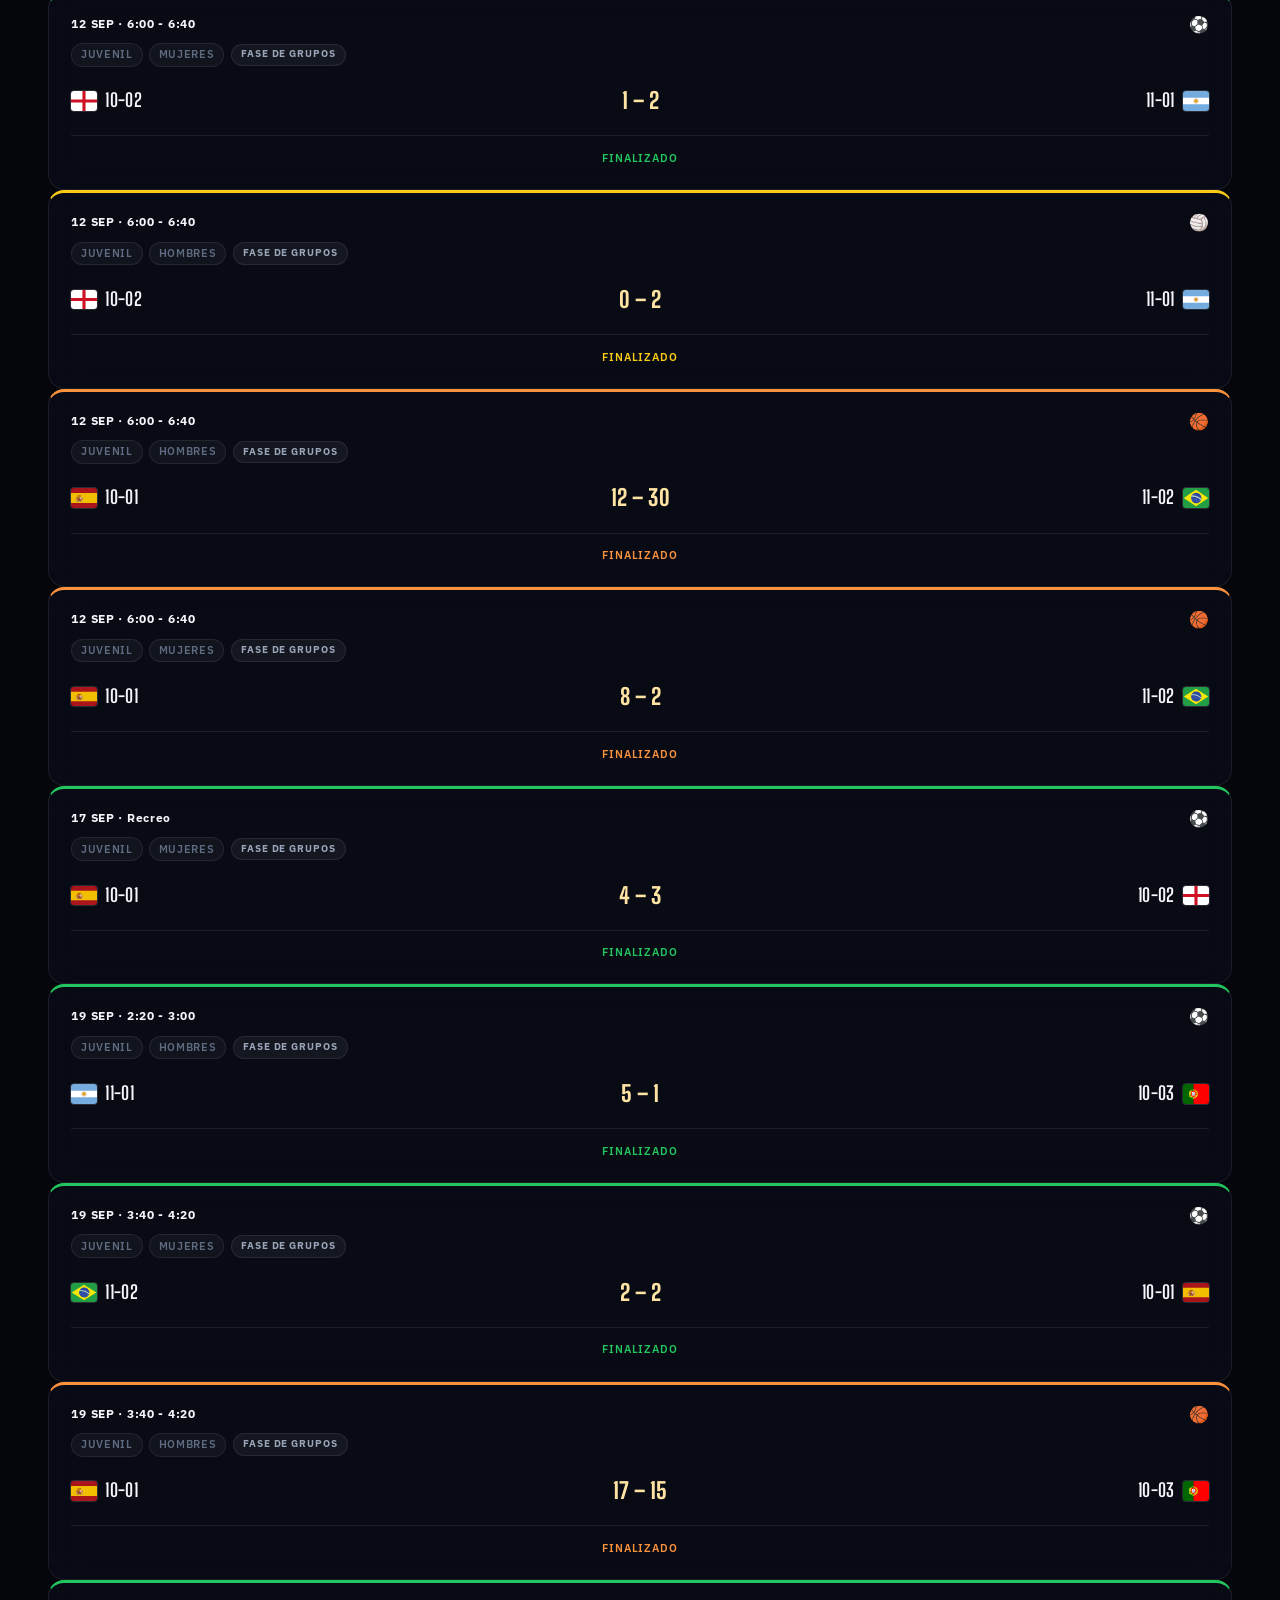
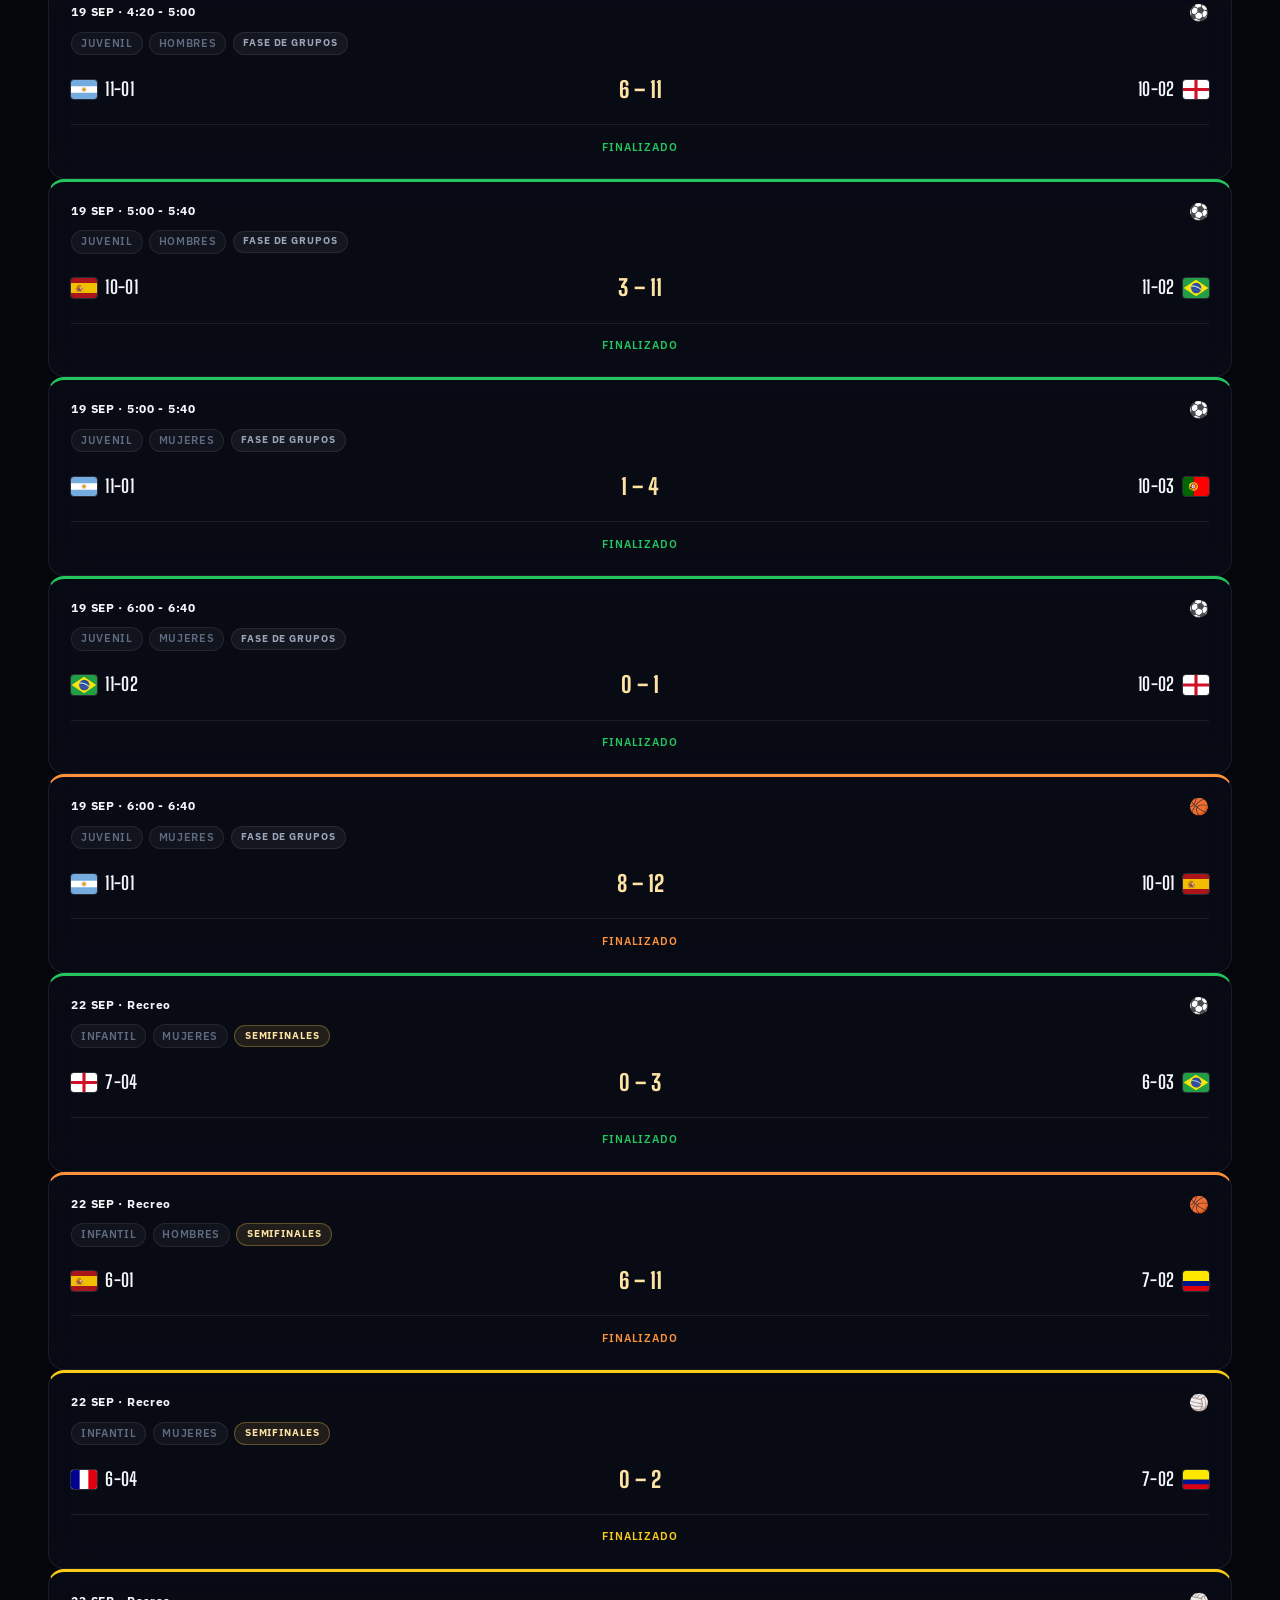
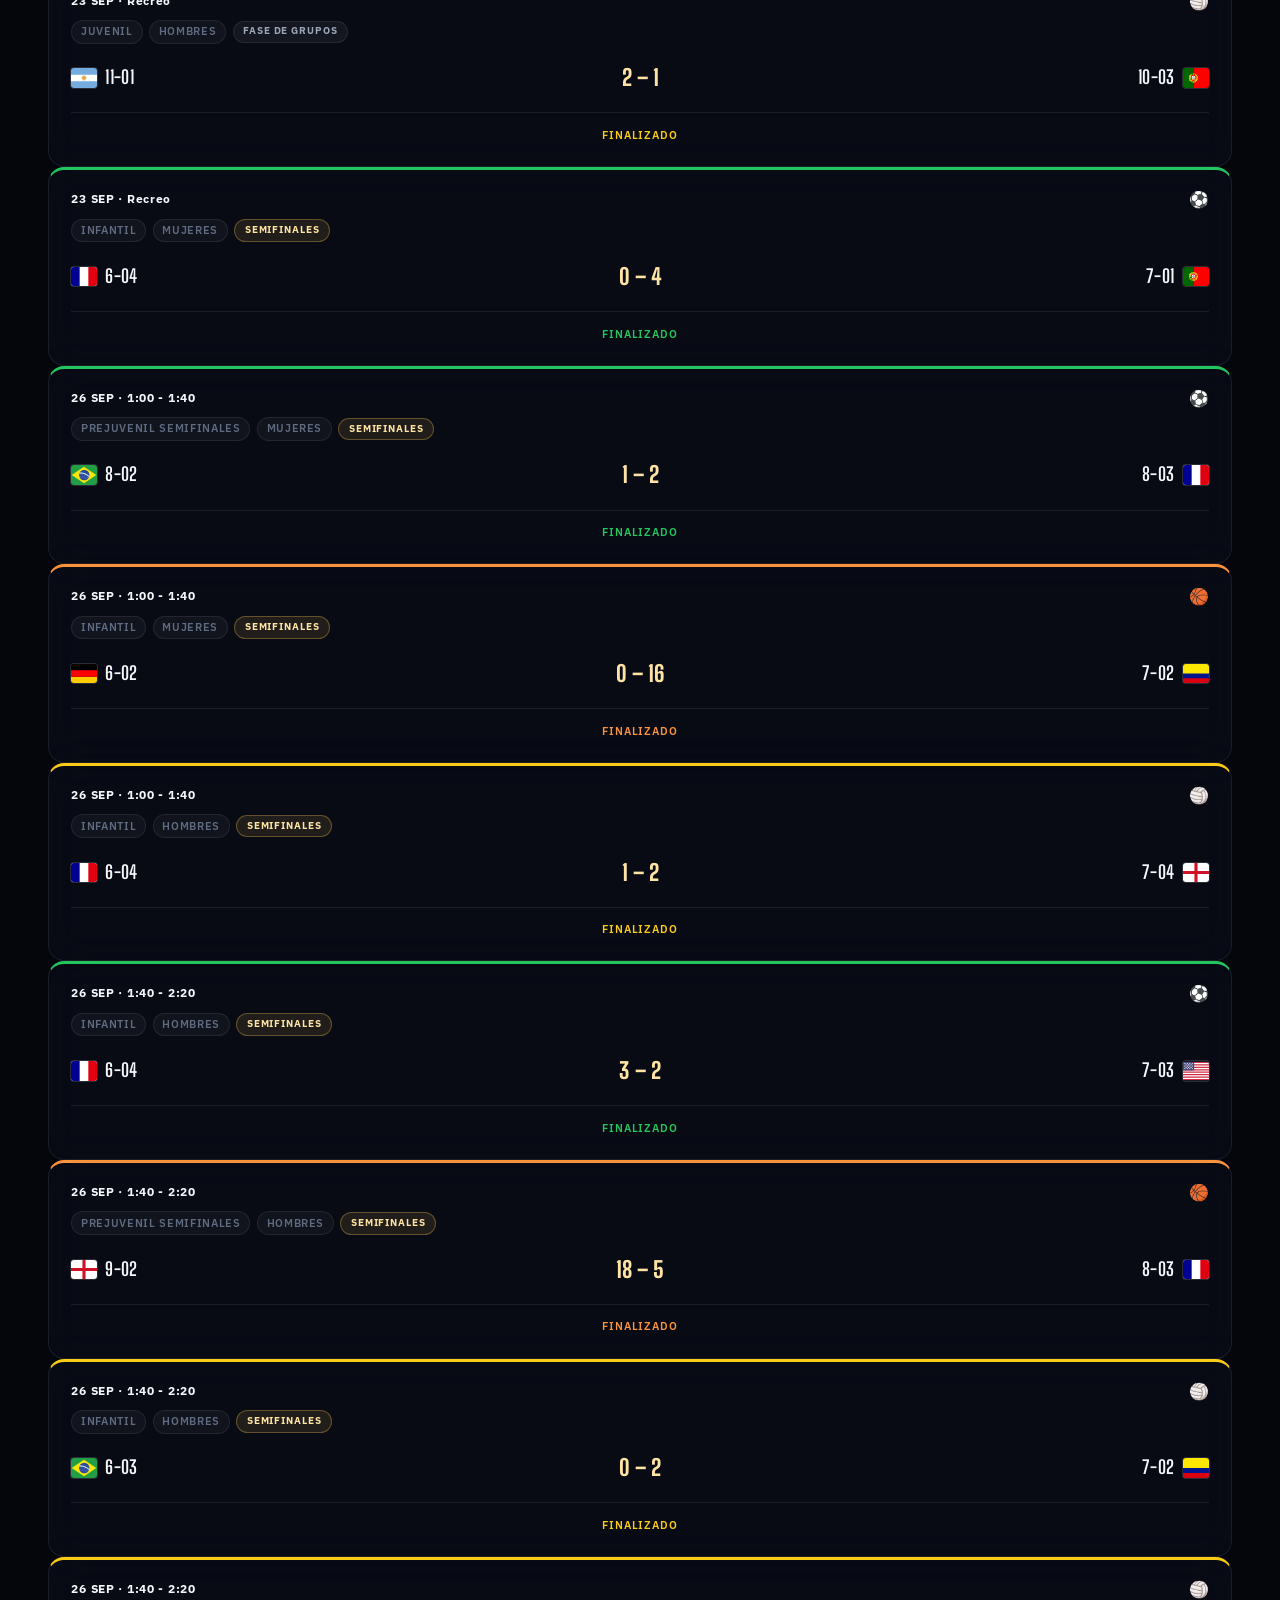
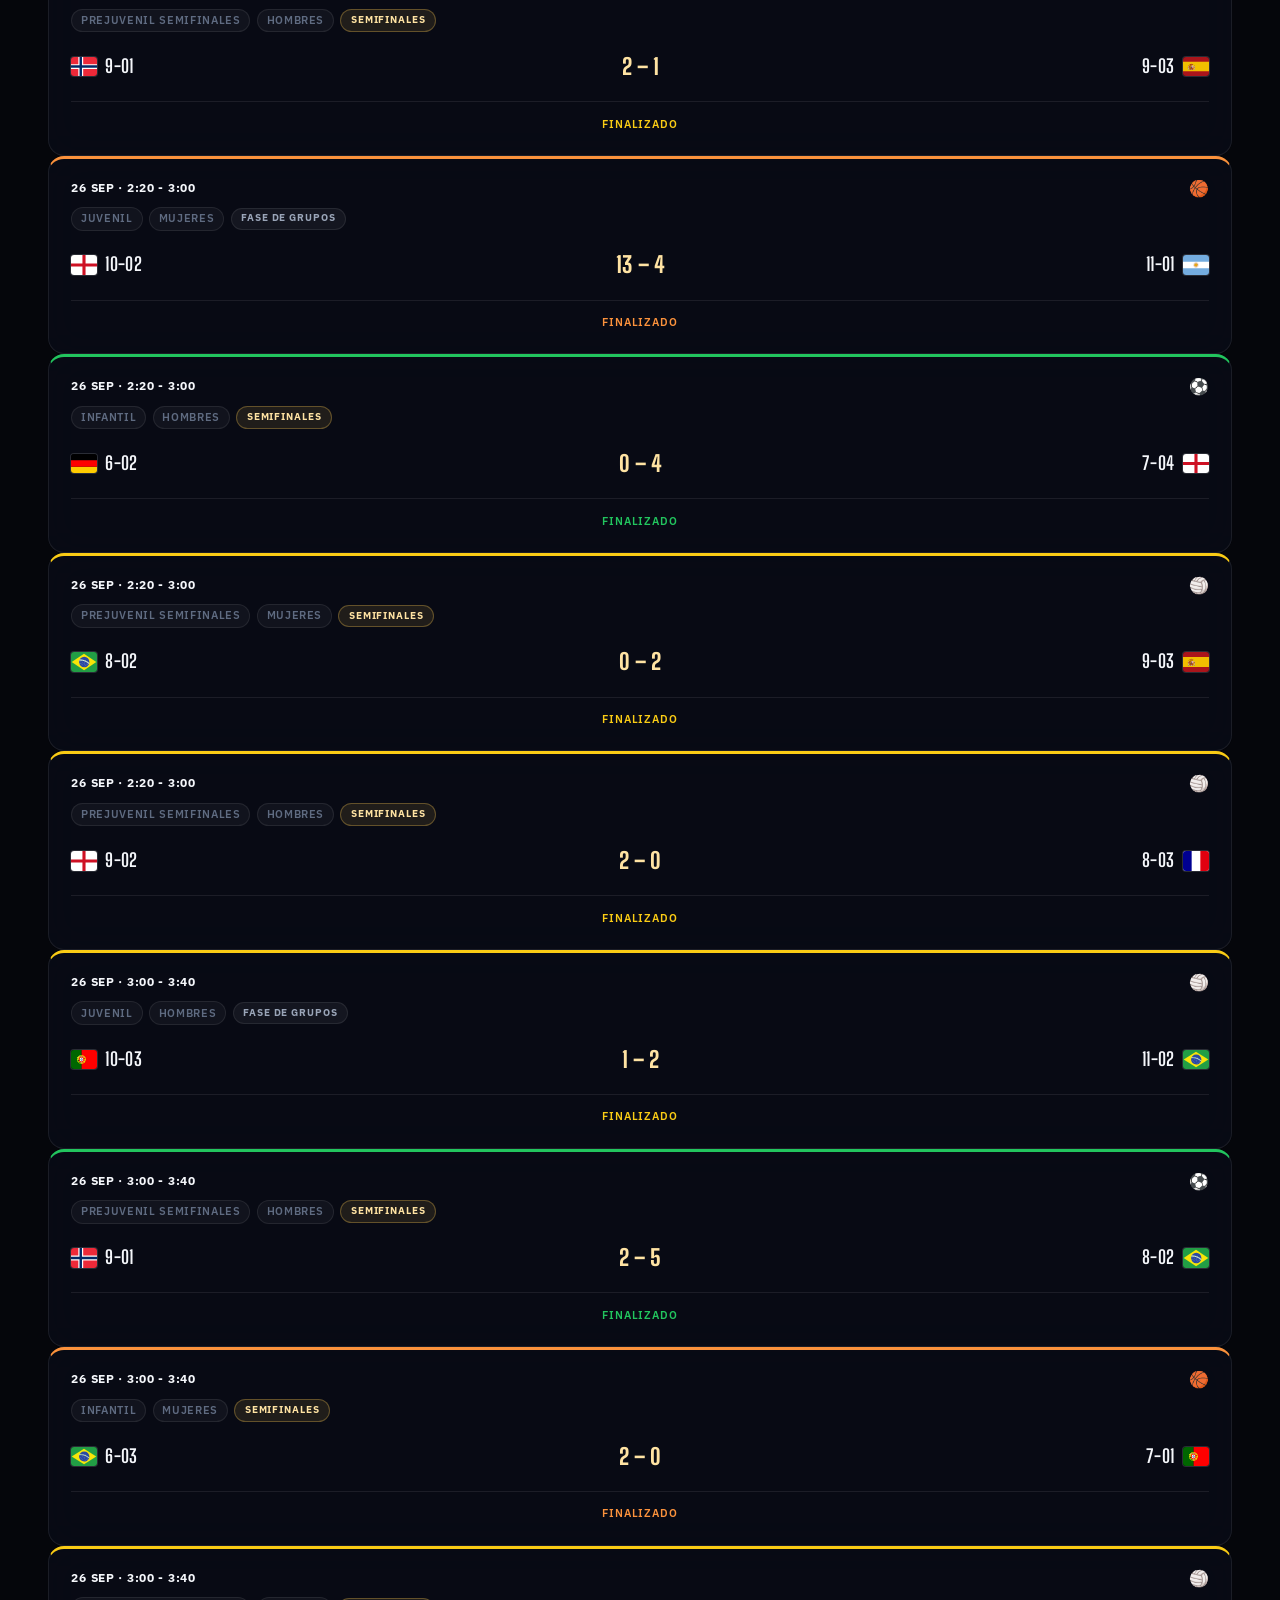
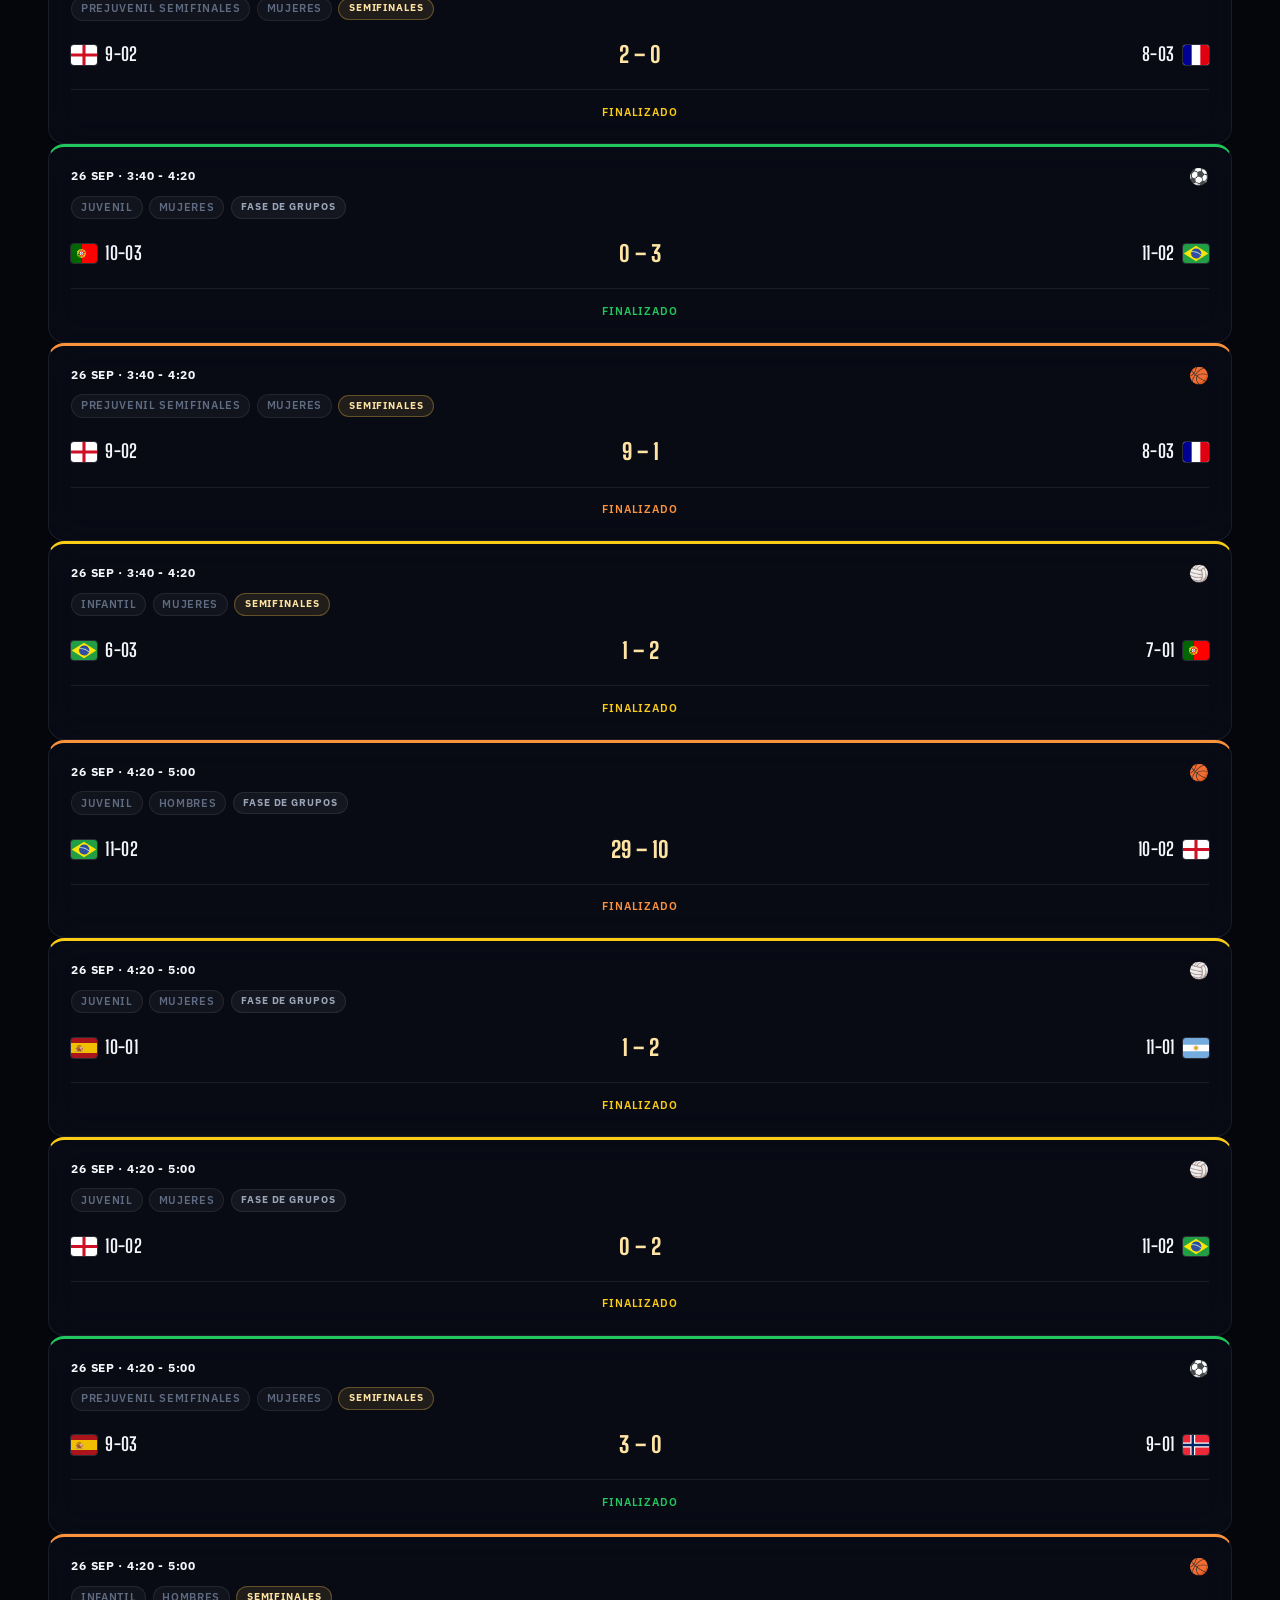
==== commit 324054d3: "jajajajajajjajaja x2" ====
--- a/index.html
+++ b/index.html
@@ -15,6 +15,7 @@
   <link rel="stylesheet" href="css/styles.css">
   <link rel="stylesheet" href="css/animations.css">
   <link rel="stylesheet" href="css/responsive.css">
+  <link rel="stylesheet" href="css/bracket.css">
 </head>
 <body>
 
@@ -181,7 +182,7 @@
     <section class="section calendar" id="calendario">
       <div class="container">
         <div class="section-header reveal">
-          <span class="section-header__eyebrow">Fase de grupos</span>
+          <span class="section-header__eyebrow">Fase de grupos y eliminatorias</span>
           <h2 class="section-header__title">Calendario del Torneo</h2>
           <p class="section-header__subtitle">Todos los partidos en un solo lugar. Filtra por deporte o por categoría.</p>
         </div>
@@ -190,7 +191,7 @@
           <div class="filter-group" role="group" aria-label="Elegir categoría">
             <button class="filter-pill is-active" type="button" data-filtro-categoria="todas">Todas</button>
             <button class="filter-pill" type="button" data-filtro-categoria="infantil">Infantil</button>
-            <button class="filter-pill" type="button" data-filtro-categoria="prejuvenil">Prejuvenil</button>
+            <button class="filter-pill" type="button" data-filtro-categoria="prejuvenil">Prejuvenil Semifinales</button>
             <button class="filter-pill" type="button" data-filtro-categoria="juvenil">Juvenil</button>
           </div>
 
@@ -219,7 +220,7 @@
         <div class="section-header reveal">
           <span class="section-header__eyebrow">Selecciones en competencia</span>
           <h2 class="section-header__title">Categorías</h2>
-          <p class="section-header__subtitle">Cada categoría es su propia mini-liga: calendario, tabla y más.</p>
+          <p class="section-header__subtitle">Cada categoría es su propia mini-liga: partidos, llaves y más.</p>
         </div>
 
         <div class="category-list" id="categoryList"></div>
@@ -307,6 +308,7 @@
   <script src="js/animations.js" defer></script>
   <script src="js/data.js" defer></script>
   <script src="js/flags.js" defer></script>
+  <script src="js/bracket.js" defer></script>
   <script src="js/calendar.js" defer></script>
   <script src="js/statistics.js" defer></script>
   <script src="js/organization.js" defer></script>
--- a/css/styles.css
+++ b/css/styles.css
@@ -428,9 +428,43 @@
   border-radius: 50%;
 }
 
-.category-block__header { position: relative; z-index: 1; margin-bottom: 1.75rem; }
-.category-block__eyebrow { font-size: 0.75rem; font-weight: 600; letter-spacing: 0.2em; text-transform: uppercase; color: var(--cat-color); }
-.category-block__title { font-family: var(--font-display); font-weight: 800; font-size: clamp(2.25rem, 6vw, 4rem); line-height: 0.95; }
+.category-block__header { 
+  position: relative; 
+  z-index: 1; 
+  margin-bottom: 1.75rem; 
+  display: flex;
+  align-items: baseline; /* Alinea los textos por su línea base */
+  flex-wrap: wrap;       /* Si la pantalla es pequeña, baja "Semifinales" abajo */
+  gap: 12px;             /* Crea la separación horizontal sin usar margin-left */
+}
+
+.category-block__eyebrow { 
+  font-size: 0.75rem; 
+  font-weight: 600; 
+  letter-spacing: 0.2em; 
+  text-transform: uppercase; 
+  color: var(--cat-color); 
+  width: 100%;           /* Ocupa toda la fila superior para que "CATEGORÍA" quede arriba */
+}
+
+.category-block__title { 
+  font-family: var(--font-display); 
+  font-weight: 800; 
+  font-size: clamp(2.25rem, 6vw, 4rem); 
+  line-height: 0.95; 
+  margin: 0;
+} 
+
+.category-stage {
+  font-family: var(--font-display);
+  font-weight: 800;
+  font-size: clamp(2.25rem, 6vw, 4rem); /* Mismo tamaño o un em equivalente */
+  line-height: 0.95;
+  letter-spacing: normal;
+  opacity: 1;
+  margin: 0;             /* Eliminamos el margin-left porque ya usamos gap */
+
+}
 .category-block__meta { color: var(--text-secondary); font-size: 0.95rem; margin-top: 0.4rem; }
 
 .category-block__roster { position: relative; z-index: 1; display: flex; flex-wrap: wrap; gap: 0.6rem; margin-bottom: 1.75rem; }
@@ -487,6 +521,8 @@
 .standings td.standings__pts { font-weight: 700; color: var(--cat-color); font-variant-numeric: tabular-nums; }
 .standings__team { display: flex; align-items: center; gap: 0.5rem; }
 .standings__flag { width: 18px; height: 13.5px; }
+.standings tr.is-eliminated td { opacity: 0.5; }
+.standings__out { font-size: 0.6rem; font-weight: 700; letter-spacing: 0.06em; text-transform: uppercase; color: var(--text-muted); border: 1px solid var(--glass-border); border-radius: var(--radius-full); padding: 0.1rem 0.45rem; }
 
 /* Estado "próximamente" para Llaves / Galería / Estadísticas */
 .panel-placeholder { text-align: center; padding: var(--space-lg) var(--space-md); color: var(--text-muted); }
--- a/css/bracket.css
+++ b/css/bracket.css
@@ -0,0 +1,261 @@
+/* ==========================================================================
+   INTERCURSOS 2026 — bracket.css
+   Estilos de las llaves (pestaña "Llaves"), de las pestañas Hombres/Mujeres
+   por deporte y de la etiqueta de fase del Calendario. Reutiliza las
+   variables de styles.css (colores, tipografías, radios, glass).
+   Prefijo "bk-" para no chocar con las clases ".bracket*" antiguas.
+   ========================================================================== */
+
+/* -------------------- Etiqueta de fase (Calendario y filas de categoría) -------------------- */
+.fase-tag {
+  display: inline-flex;
+  align-items: center;
+  padding: 0.18rem 0.6rem;
+  border-radius: var(--radius-full);
+  border: 1px solid var(--glass-border);
+  background: rgba(255, 255, 255, 0.05);
+  color: var(--text-secondary);
+  font-size: 0.62rem;
+  font-weight: 700;
+  letter-spacing: 0.09em;
+  text-transform: uppercase;
+  white-space: nowrap;
+}
+.fase-tag--semifinal { color: var(--accent-gold-soft); background: rgba(242, 193, 78, 0.1); border-color: rgba(242, 193, 78, 0.32); }
+.fase-tag--tercer { color: #e8b88d; background: rgba(205, 127, 50, 0.12); border-color: rgba(205, 127, 50, 0.35); }
+.fase-tag--final { color: #1a1304; background: var(--accent-gold); border-color: var(--accent-gold); }
+
+/* -------------------- Pestañas Hombres / Mujeres: un bloque por deporte -------------------- */
+.sport-blocks { display: grid; grid-template-columns: minmax(0, 1fr); gap: 1.9rem; }
+.sport-block { --sport-color: var(--accent-blue); min-width: 0; }
+.sport-block__title {
+  display: flex;
+  align-items: center;
+  gap: 0.55rem;
+  margin-bottom: 0.8rem;
+  padding-left: 0.75rem;
+  border-left: 3px solid var(--sport-color);
+  font-family: var(--font-display);
+  font-size: 1.4rem;
+  font-weight: 800;
+  letter-spacing: 0.03em;
+  line-height: 1.1;
+}
+.sport-block__vacio { padding: 0.5rem 0; color: var(--text-muted); font-size: 0.9rem; }
+
+/* ==========================================================================
+   LLAVES
+   ========================================================================== */
+.bk-view {
+  --bk-hombres: var(--accent-blue-soft);
+  --bk-mujeres: #f58ac1;
+  display: grid;
+  grid-template-columns: minmax(0, 1fr);
+  gap: 3rem;
+}
+
+/* ---- Bloque por género ---- */
+.bk-genero { min-width: 0; }
+.bk-genero__head {
+  display: flex;
+  align-items: baseline;
+  flex-wrap: wrap;
+  gap: 0.35rem 1rem;
+  margin-bottom: 1.25rem;
+  padding-bottom: 0.85rem;
+  border-bottom: 1px solid var(--glass-border);
+}
+.bk-genero__title {
+  font-family: var(--font-display);
+  font-weight: 800;
+  font-size: clamp(1.9rem, 4.5vw, 2.6rem);
+  line-height: 1;
+  letter-spacing: 0.01em;
+  color: var(--bk-genero-color);
+}
+.bk-genero--hombres { --bk-genero-color: var(--bk-hombres); }
+.bk-genero--mujeres { --bk-genero-color: var(--bk-mujeres); }
+.bk-genero__sub { color: var(--text-muted); font-size: 0.78rem; letter-spacing: 0.06em; text-transform: uppercase; }
+.bk-genero__list { display: grid; grid-template-columns: minmax(0, 1fr); gap: 1.5rem; }
+
+/* ---- Una llave (categoría + género + deporte) ---- */
+.bk {
+  --bk-accent: var(--accent-blue);
+  min-width: 0;
+  padding: 1.1rem 1.1rem 1rem;
+  background: rgba(255, 255, 255, 0.025);
+  border: 1px solid var(--glass-border);
+  border-top: 3px solid var(--bk-accent);
+  border-radius: var(--radius-md);
+}
+.bk__head { display: flex; align-items: center; justify-content: space-between; gap: 0.75rem; margin-bottom: 1rem; }
+.bk__title {
+  display: flex;
+  align-items: center;
+  gap: 0.55rem;
+  font-family: var(--font-display);
+  font-weight: 800;
+  font-size: clamp(1.05rem, 2.8vw, 1.4rem);
+  line-height: 1.1;
+  letter-spacing: 0.04em;
+  text-transform: uppercase;
+}
+.bk__icon { font-size: 1.2em; line-height: 1; }
+.bk__hint { display: none; flex-shrink: 0; color: var(--text-muted); font-size: 0.68rem; letter-spacing: 0.1em; text-transform: uppercase; white-space: nowrap; }
+
+/* El desplazamiento horizontal vive SOLO aquí: nunca en toda la página */
+.bk__scroll {
+  max-width: 100%;
+  overflow-x: auto;
+  overflow-y: hidden;
+  padding-bottom: 0.6rem;
+  -webkit-overflow-scrolling: touch;
+  overscroll-behavior-x: contain;
+  scrollbar-width: thin;
+  scrollbar-color: rgba(255, 255, 255, 0.22) transparent;
+}
+.bk__scroll:focus-visible { outline: 2px solid var(--accent-blue-soft); outline-offset: 3px; border-radius: var(--radius-sm); }
+.bk__scroll::-webkit-scrollbar { height: 8px; }
+.bk__scroll::-webkit-scrollbar-thumb { background: rgba(255, 255, 255, 0.2); border-radius: 8px; }
+
+.bk__board {
+  --bk-link-w: 76px;
+  --bk-line: rgba(255, 255, 255, 0.22);
+  display: grid;
+  gap: 1.25rem;
+  width: max-content;
+  margin-inline: auto;
+  padding: 0.15rem 0.1rem;
+}
+
+/* ---- Fila: [semifinales | conectores | final]  (izquierda → derecha) ---- */
+.bk__row {
+  display: grid;
+  grid-template-columns: 300px var(--bk-link-w) 320px;
+  grid-template-rows: auto 1fr 1fr;
+  align-items: center;
+}
+.bk__row--tercer { padding-top: 1.25rem; border-top: 1px dashed rgba(255, 255, 255, 0.14); }
+
+.bk__colhead {
+  grid-row: 1;
+  padding: 0 0.25rem 0.6rem;
+  color: var(--text-muted);
+  font-size: 0.68rem;
+  font-weight: 700;
+  letter-spacing: 0.14em;
+  text-transform: uppercase;
+}
+.bk__colhead--a { grid-column: 1; }
+.bk__colhead--b { grid-column: 3; }
+
+.bk__slot { display: flex; align-items: center; min-width: 0; padding-block: 0.4rem; }
+.bk__slot--1 { grid-column: 1; grid-row: 2; }
+.bk__slot--2 { grid-column: 1; grid-row: 3; }
+.bk__slot--target { grid-column: 3; grid-row: 2 / span 2; }
+
+/* ---- Conectores (CSS puro): brazos que salen de cada semifinal y se unen en la final ---- */
+.bk__arm { grid-column: 2; position: relative; display: block; align-self: stretch; pointer-events: none; }
+.bk__arm--top { grid-row: 2; }
+.bk__arm--bottom { grid-row: 3; }
+.bk__arm::before { content: ''; position: absolute; left: 0; right: 50%; border: 0 solid var(--bk-line); }
+.bk__arm--top::before { top: calc(50% - 1px); bottom: 0; border-top-width: 2px; border-right-width: 2px; border-top-right-radius: 12px; }
+.bk__arm--bottom::before { top: 0; bottom: calc(50% - 1px); border-bottom-width: 2px; border-right-width: 2px; border-bottom-right-radius: 12px; }
+.bk__out { grid-column: 2; grid-row: 2 / span 2; position: relative; display: block; align-self: stretch; pointer-events: none; }
+.bk__out::before { content: ''; position: absolute; left: 50%; right: 0; top: calc(50% - 1px); border-top: 2px solid var(--bk-line); }
+/* El tramo recorrido por un equipo que ya ganó (o perdió, en el tercer puesto) se ilumina */
+.bk__arm.is-on, .bk__out.is-on { --bk-line: var(--bk-accent); }
+
+/* ---- Tarjeta de partido ---- */
+.bk-match {
+  width: 100%;
+  padding: 0.65rem 0.75rem 0.6rem;
+  background: linear-gradient(180deg, rgba(255, 255, 255, 0.075), rgba(255, 255, 255, 0.035));
+  border: 1px solid var(--glass-border);
+  border-radius: 14px;
+  box-shadow: 0 10px 28px rgba(0, 0, 0, 0.28);
+}
+.bk-match--final { border-color: rgba(242, 193, 78, 0.34); box-shadow: 0 10px 34px rgba(0, 0, 0, 0.3), 0 0 44px rgba(242, 193, 78, 0.07); }
+.bk-match.is-por-definir { border-style: dashed; }
+
+.bk-match__head { display: flex; align-items: center; justify-content: space-between; gap: 0.5rem; margin-bottom: 0.4rem; }
+.bk-match__title { color: var(--text-secondary); font-size: 0.68rem; font-weight: 700; letter-spacing: 0.1em; text-transform: uppercase; }
+.bk-chip {
+  padding: 0.12rem 0.55rem;
+  border-radius: var(--radius-full);
+  background: rgba(255, 255, 255, 0.06);
+  color: var(--text-muted);
+  font-size: 0.6rem;
+  font-weight: 700;
+  letter-spacing: 0.07em;
+  text-transform: uppercase;
+  white-space: nowrap;
+}
+.bk-chip--jugado { color: var(--bk-accent); }
+.bk-chip--pendiente { color: var(--accent-gold-soft); }
+.bk-chip--sin-resultado { color: #fca5a5; }
+
+.bk-match__teams { display: flex; flex-direction: column; gap: 2px; }
+.bk-match__meta {
+  margin-top: 0.45rem;
+  padding-top: 0.45rem;
+  border-top: 1px dashed var(--glass-border);
+  color: var(--text-muted);
+  font-size: 0.68rem;
+  letter-spacing: 0.03em;
+}
+
+/* ---- Fila de equipo ---- */
+.bk-team {
+  display: grid;
+  grid-template-columns: auto minmax(0, 1fr) auto auto;
+  align-items: center;
+  column-gap: 0.6rem;
+  min-height: 2.65rem;
+  padding: 0.4rem 0.4rem;
+  border-radius: 9px;
+}
+.bk-team__flag { width: 26px; height: 19.5px; }
+.bk-team__flag--vacia { display: inline-block; flex-shrink: 0; border: 1px dashed rgba(255, 255, 255, 0.3); border-radius: 3px; box-shadow: none; }
+.bk-team__name { display: flex; flex-direction: column; min-width: 0; line-height: 1.05; }
+.bk-team__code { font-family: var(--font-display); font-weight: 700; font-size: 1.2rem; letter-spacing: 0.02em; color: var(--text-primary); white-space: nowrap; }
+.bk-team__tbd { font-family: var(--font-display); font-weight: 700; font-size: 1.05rem; letter-spacing: 0.02em; color: var(--text-secondary); }
+.bk-team__hint { margin-top: 0.1rem; color: var(--text-muted); font-size: 0.66rem; letter-spacing: 0.04em; }
+.bk-team__score { min-width: 1.1ch; text-align: right; font-family: var(--font-display); font-weight: 800; font-size: 1.4rem; font-variant-numeric: tabular-nums; color: var(--text-secondary); }
+/* Triangulito que marca al ganador (como en las llaves de un Mundial) */
+.bk-team__mark { width: 0; height: 0; border-style: solid; border-width: 5px 7px 5px 0; border-color: transparent var(--text-primary) transparent transparent; }
+
+.bk-badge { display: inline-flex; align-items: center; gap: 0.25rem; margin-top: 0.22rem; font-size: 0.6rem; font-weight: 700; line-height: 1; letter-spacing: 0.1em; text-transform: uppercase; }
+.bk-badge--campeon { color: var(--accent-gold); }
+.bk-badge--tercero { color: #e6ac7c; }
+.bk-badge--finalista { color: var(--bk-accent); }
+
+/* ---- Estados del equipo ---- */
+.bk-team.is-ganador { background: rgba(255, 255, 255, 0.07); }
+.bk-team.is-ganador .bk-team__score { color: var(--text-primary); }
+.bk-team.is-perdedor, .bk-team.is-eliminado { opacity: 0.42; }
+.bk-team.is-perdedor .bk-team__flag, .bk-team.is-eliminado .bk-team__flag { filter: grayscale(0.55); }
+.bk-team.is-perdedor .bk-team__mark, .bk-team.is-eliminado .bk-team__mark { display: none; }
+.bk-team.is-campeon { background: linear-gradient(90deg, rgba(242, 193, 78, 0.26), rgba(242, 193, 78, 0.05)); box-shadow: inset 0 0 0 1px rgba(242, 193, 78, 0.5); }
+.bk-team.is-campeon .bk-team__code, .bk-team.is-campeon .bk-team__score { color: var(--accent-gold-soft); }
+.bk-team.is-campeon .bk-team__mark { border-right-color: var(--accent-gold); }
+.bk-team.is-tercero { background: linear-gradient(90deg, rgba(205, 127, 50, 0.28), rgba(205, 127, 50, 0.05)); box-shadow: inset 0 0 0 1px rgba(205, 127, 50, 0.5); }
+.bk-team.is-tercero .bk-team__mark { border-right-color: #e6ac7c; }
+
+/* ==========================================================================
+   Móvil: la llave sigue siendo horizontal (izquierda → derecha) y se
+   desliza DENTRO de su contenedor; las tarjetas conservan su tamaño.
+   ========================================================================== */
+@media (max-width: 760px) {
+  .bk__head { flex-direction: column; align-items: flex-start; gap: 0.35rem; }
+  .bk__hint { display: inline-block; }
+}
+
+@media (max-width: 640px) {
+  .bk-view { gap: 2.5rem; }
+  .bk { padding: 0.9rem 0.7rem 0.8rem; }
+  .bk__board { --bk-link-w: 56px; }
+  .bk__row { grid-template-columns: 252px var(--bk-link-w) 268px; }
+  .bk-team__code { font-size: 1.12rem; }
+  .bk-team__score { font-size: 1.3rem; }
+}
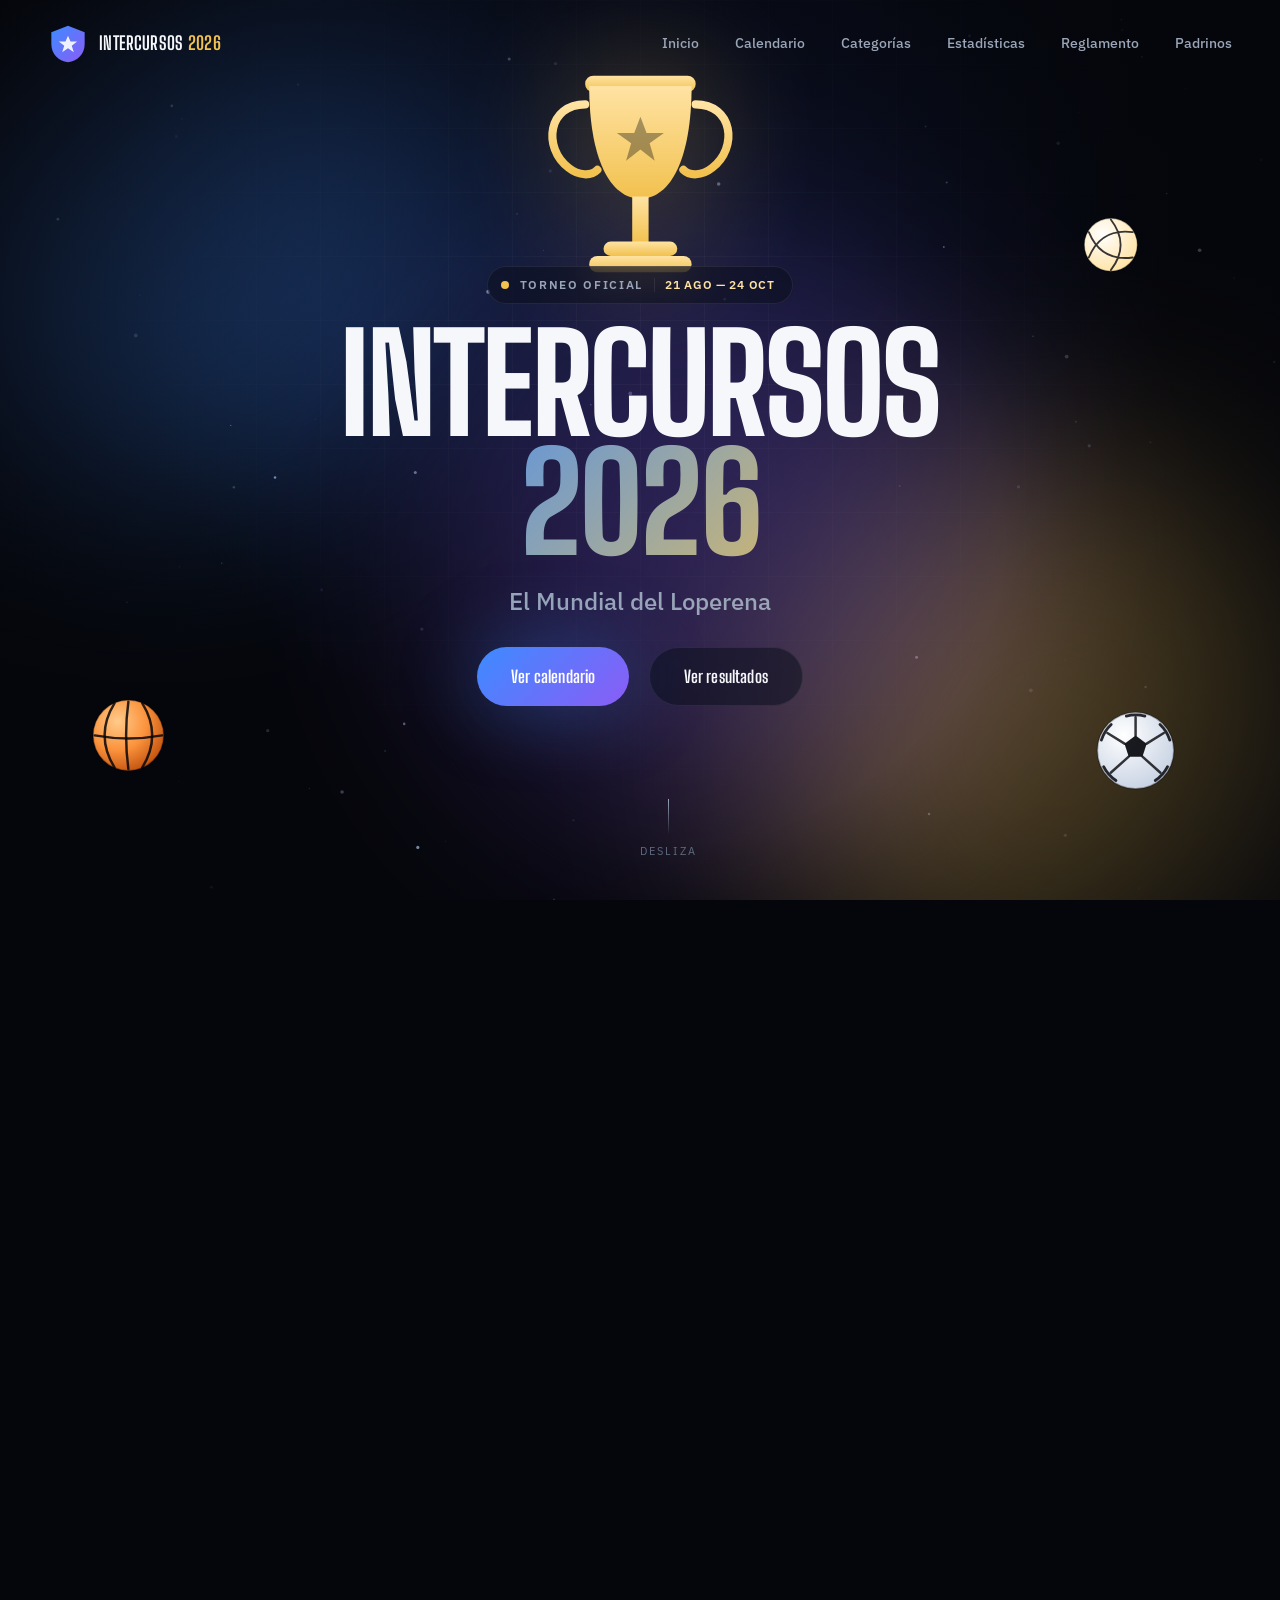
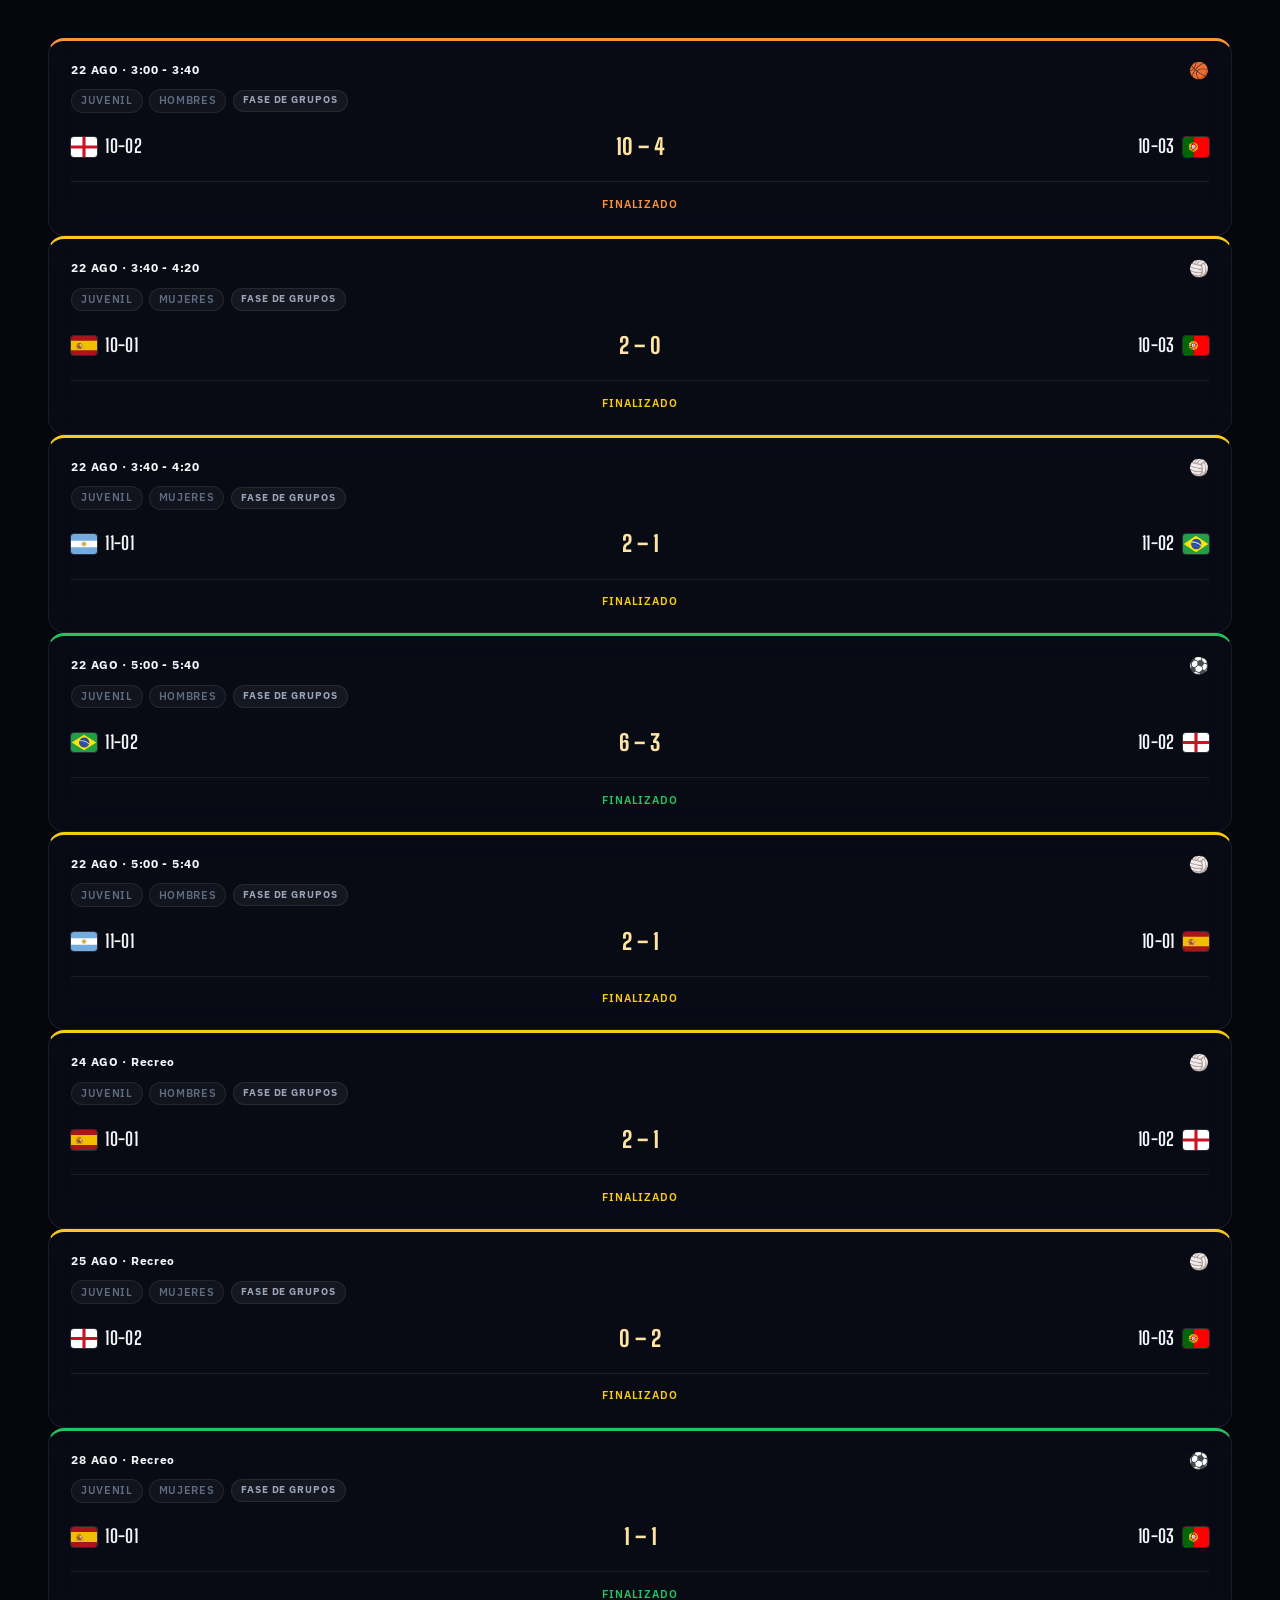
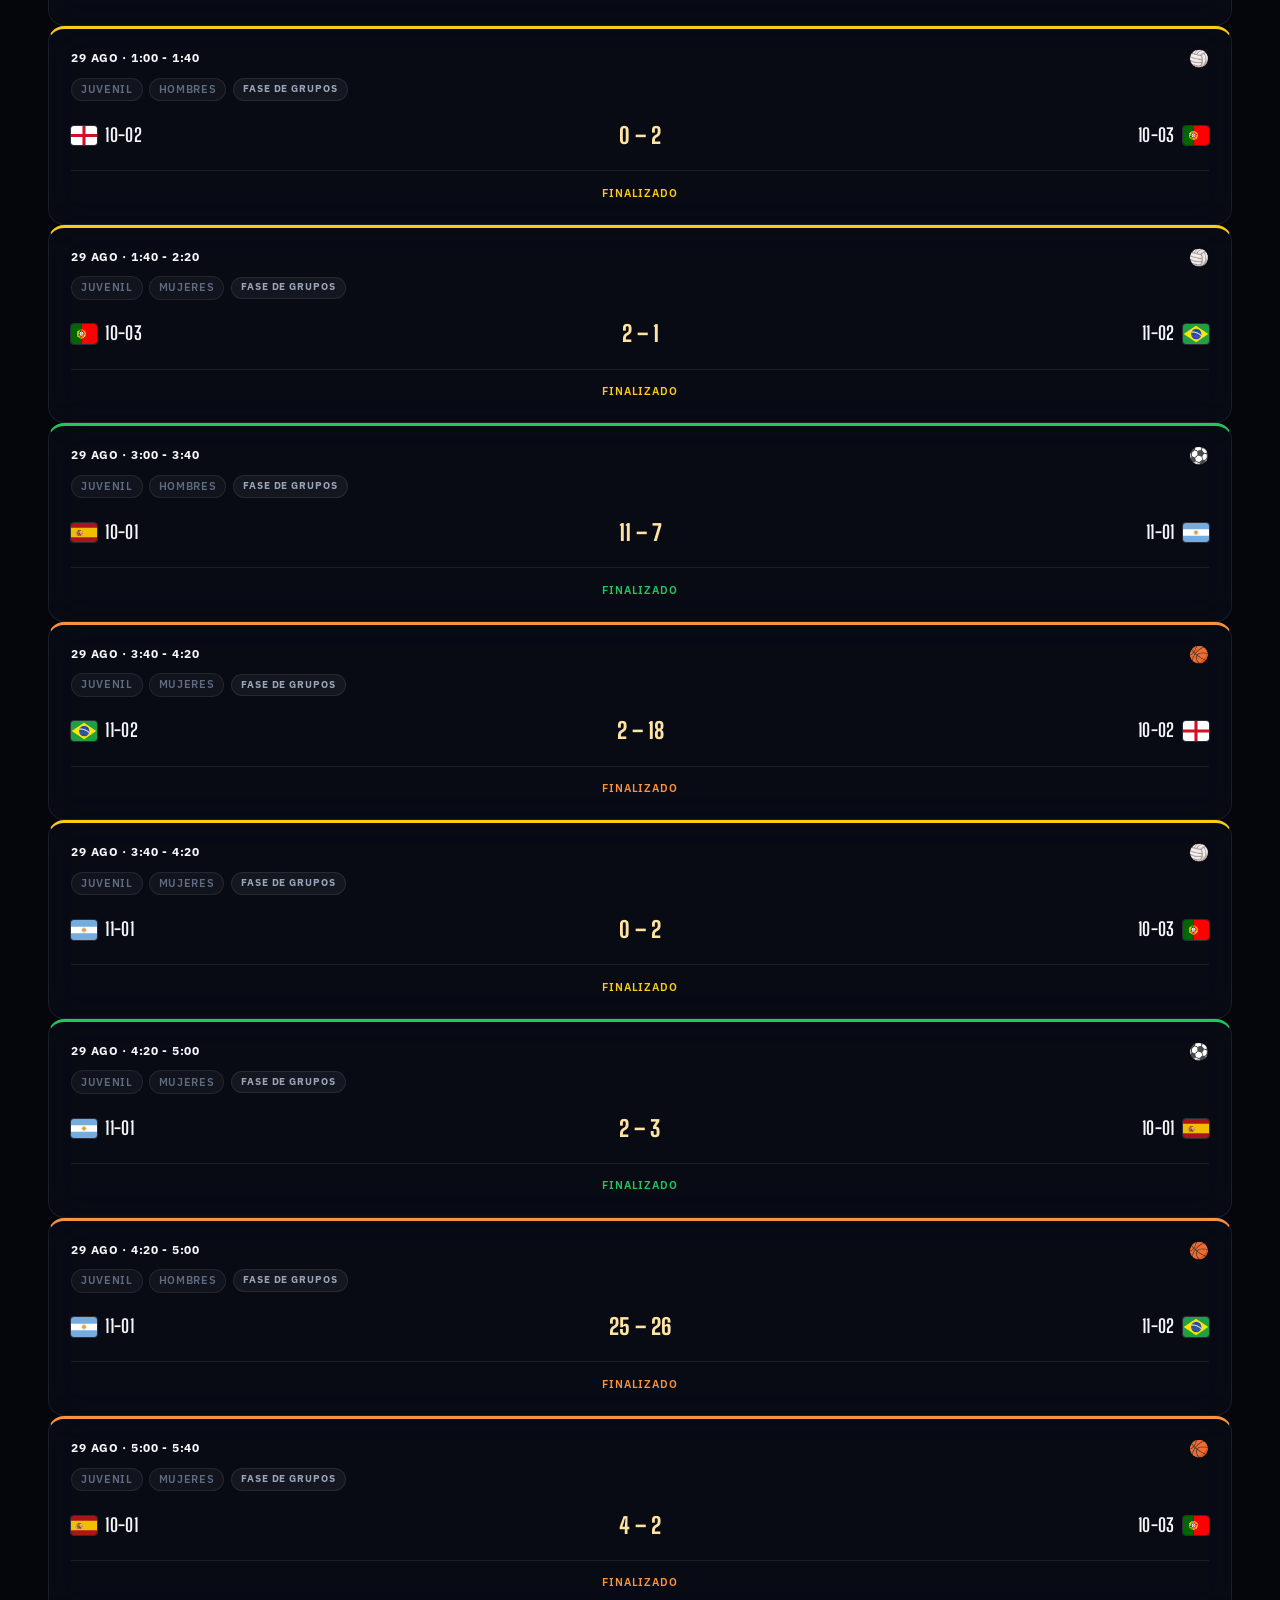
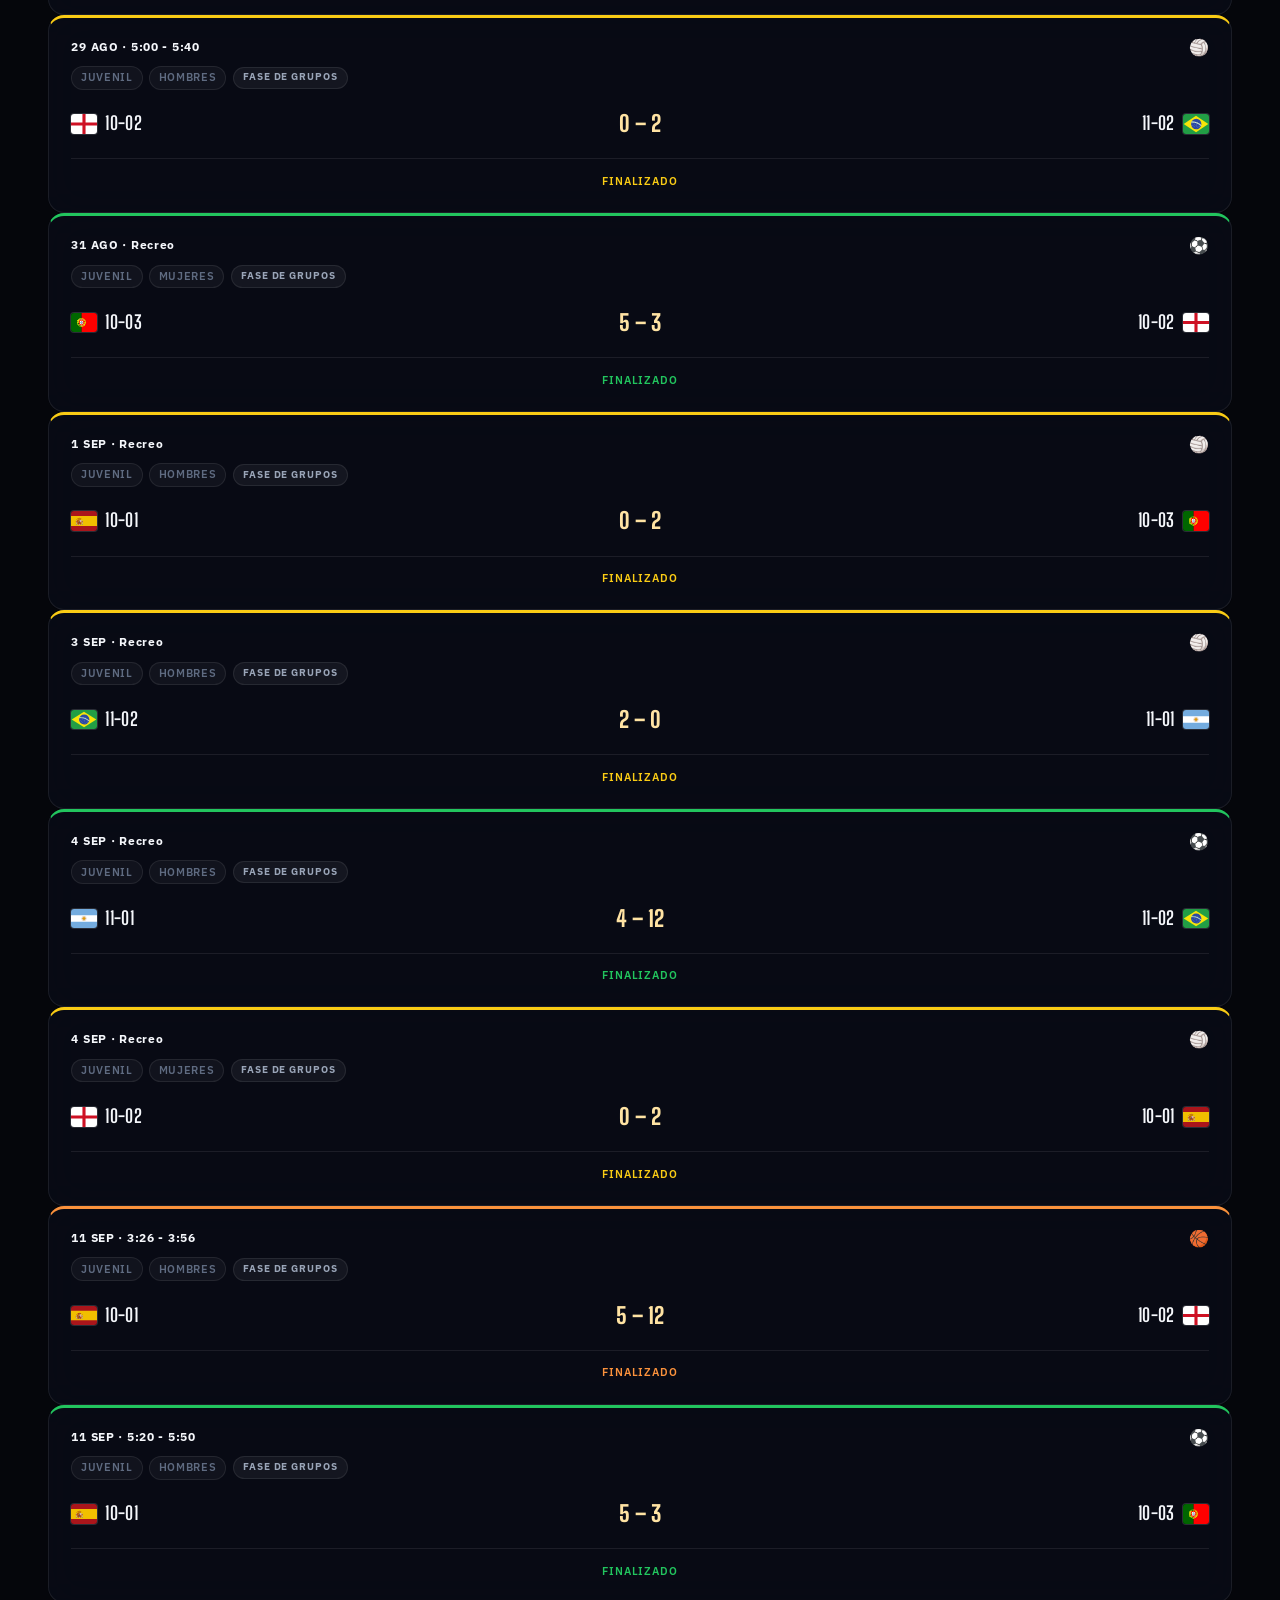
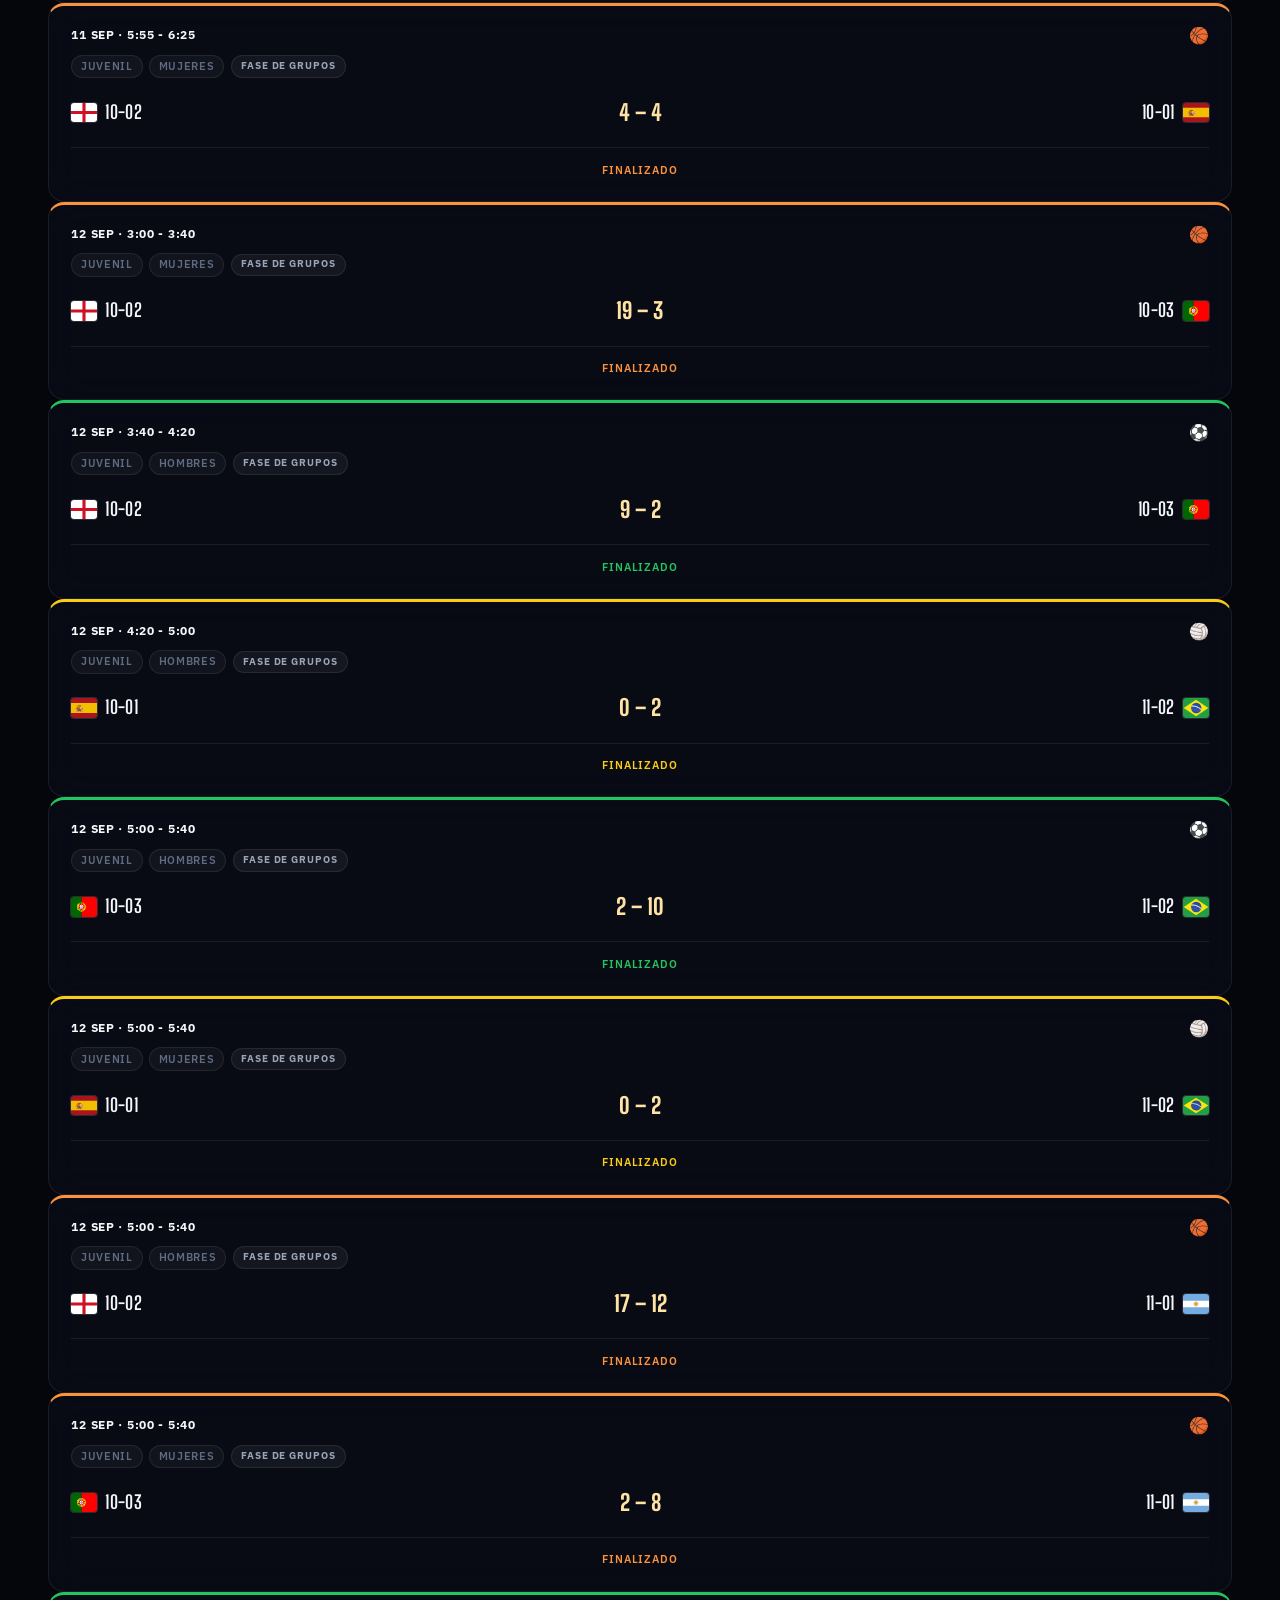
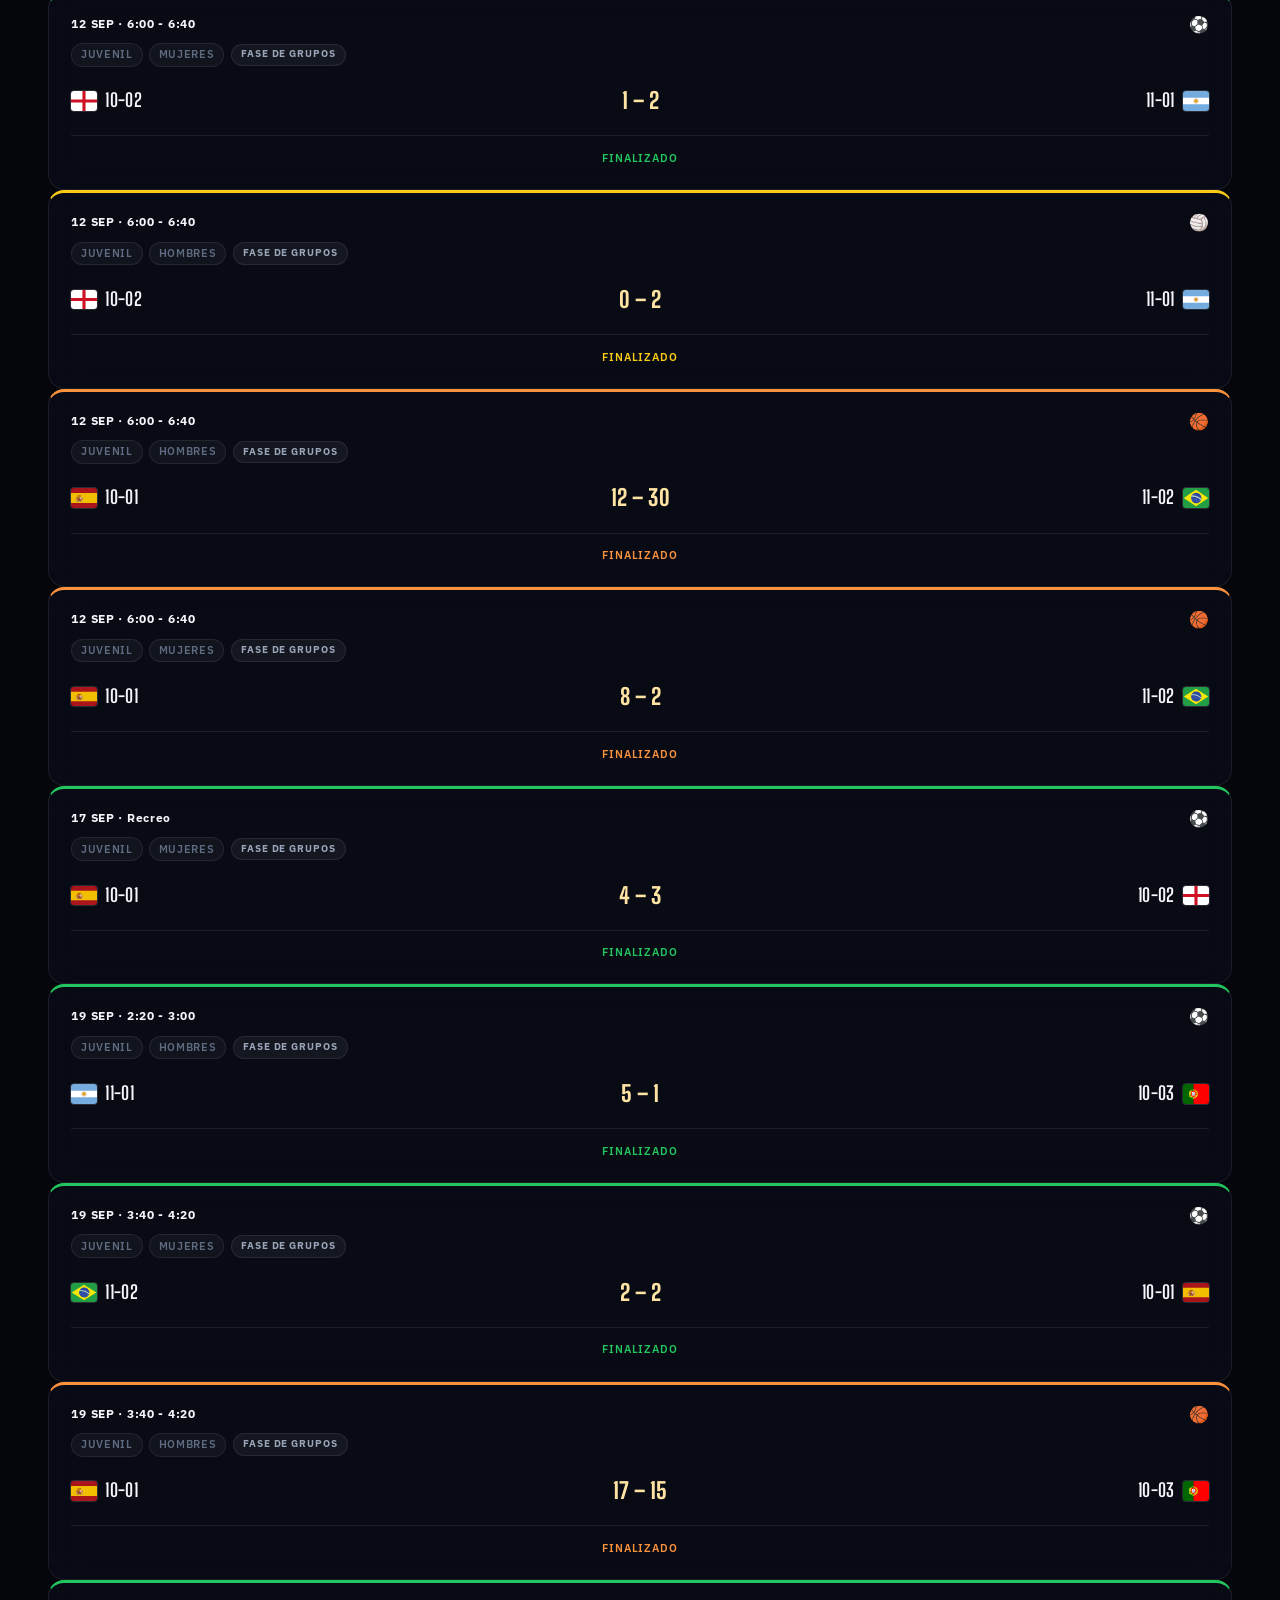
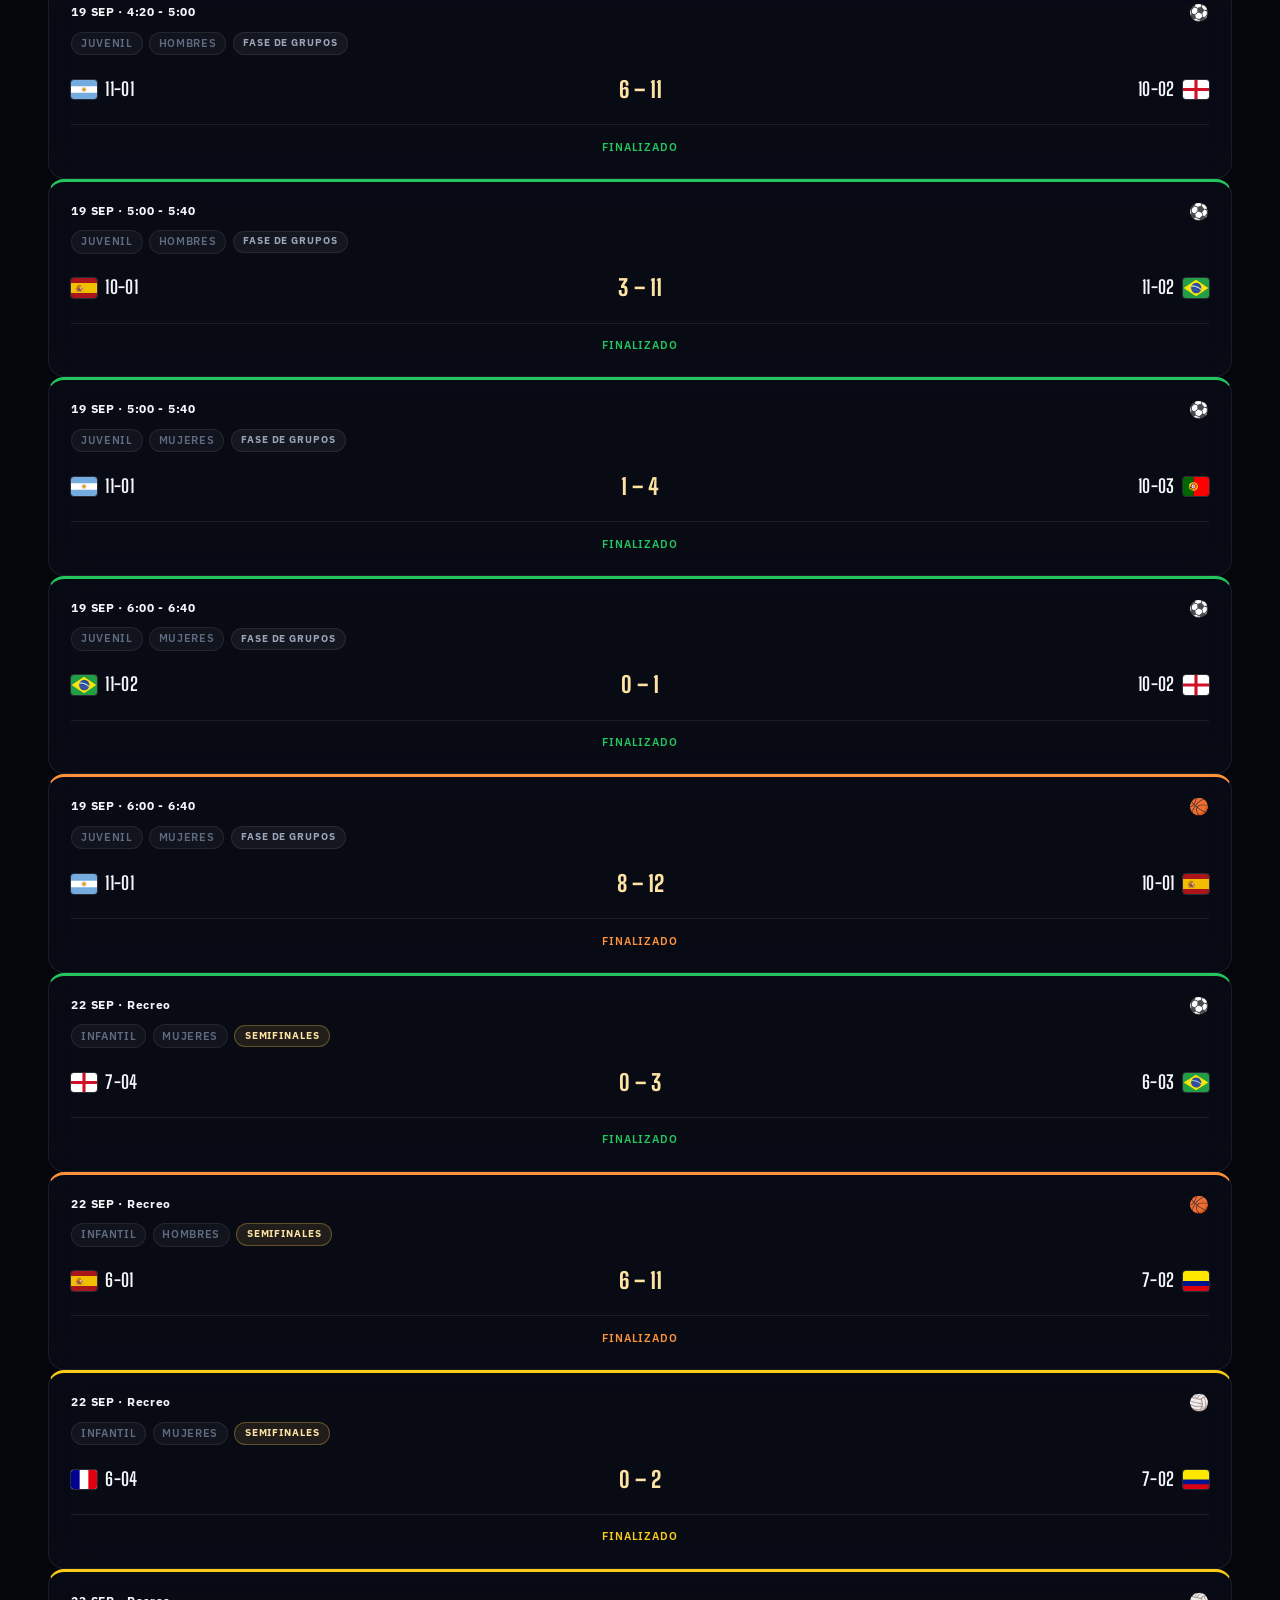
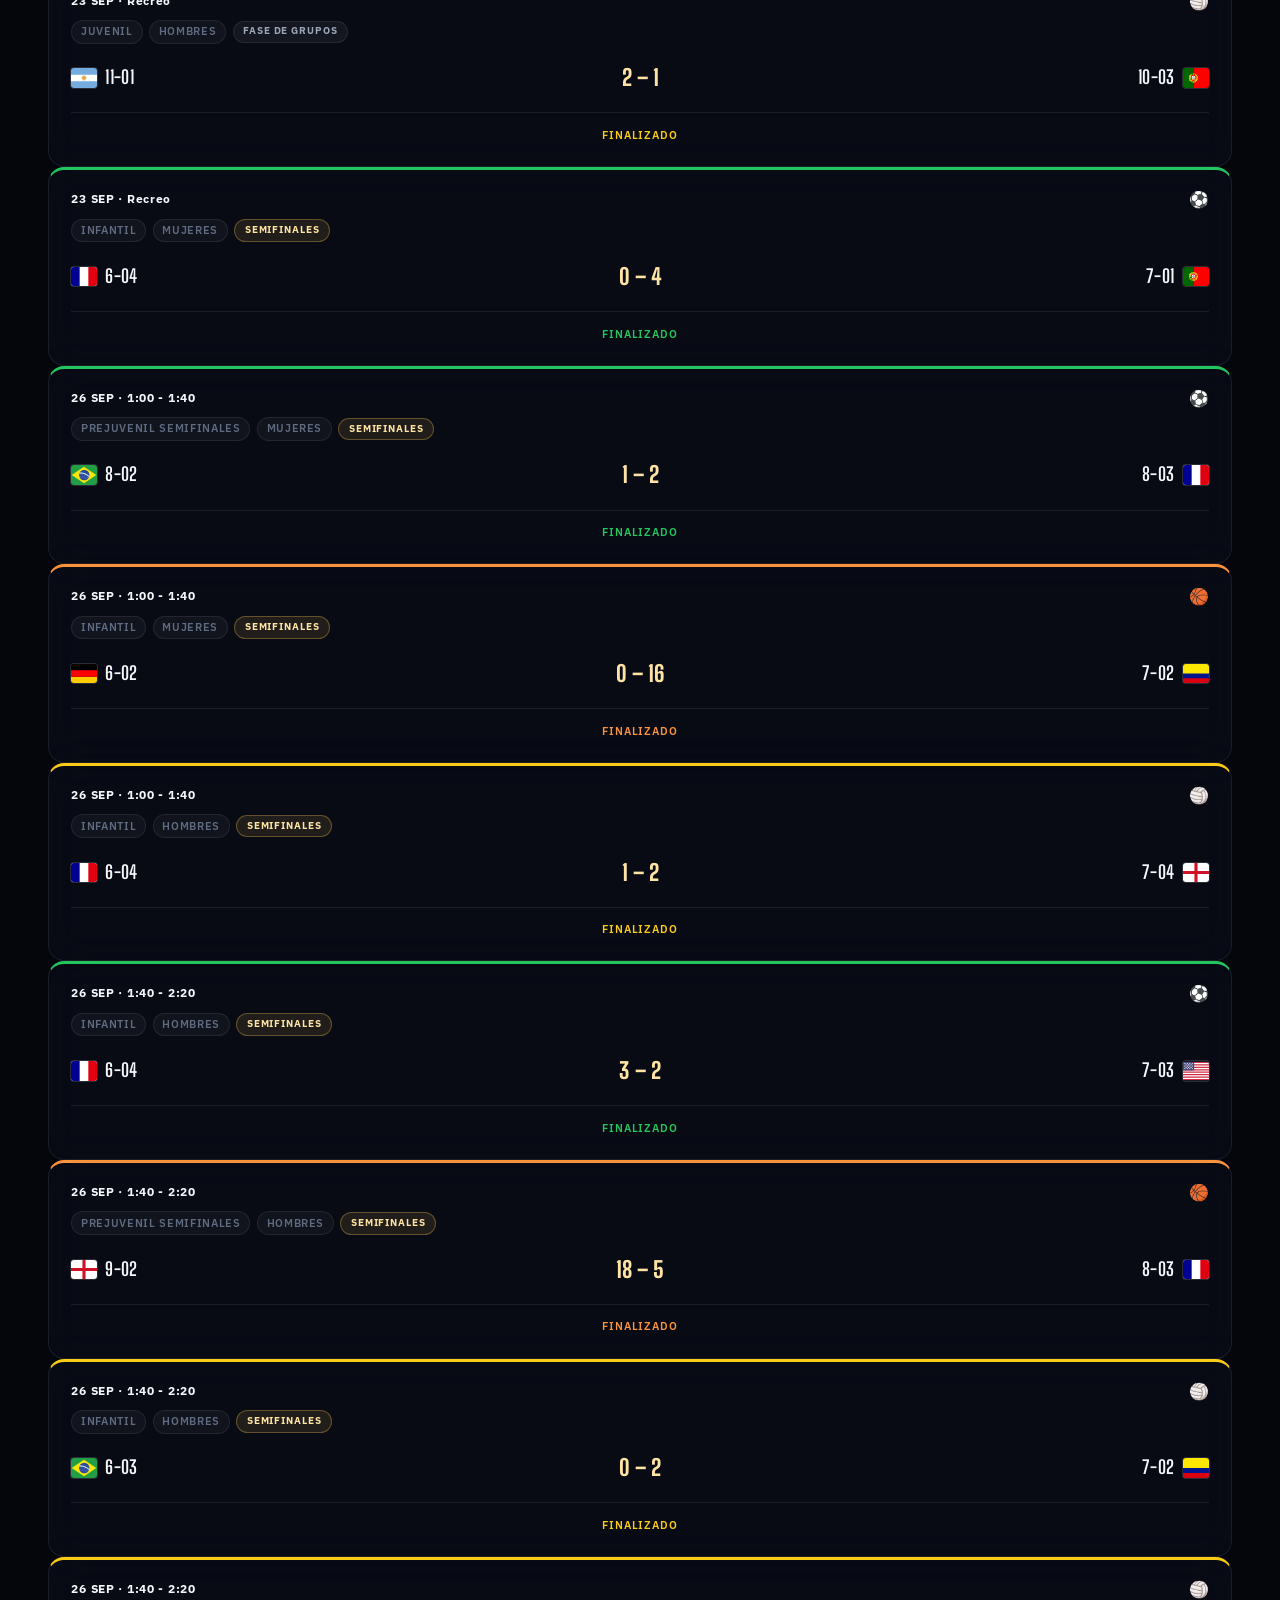
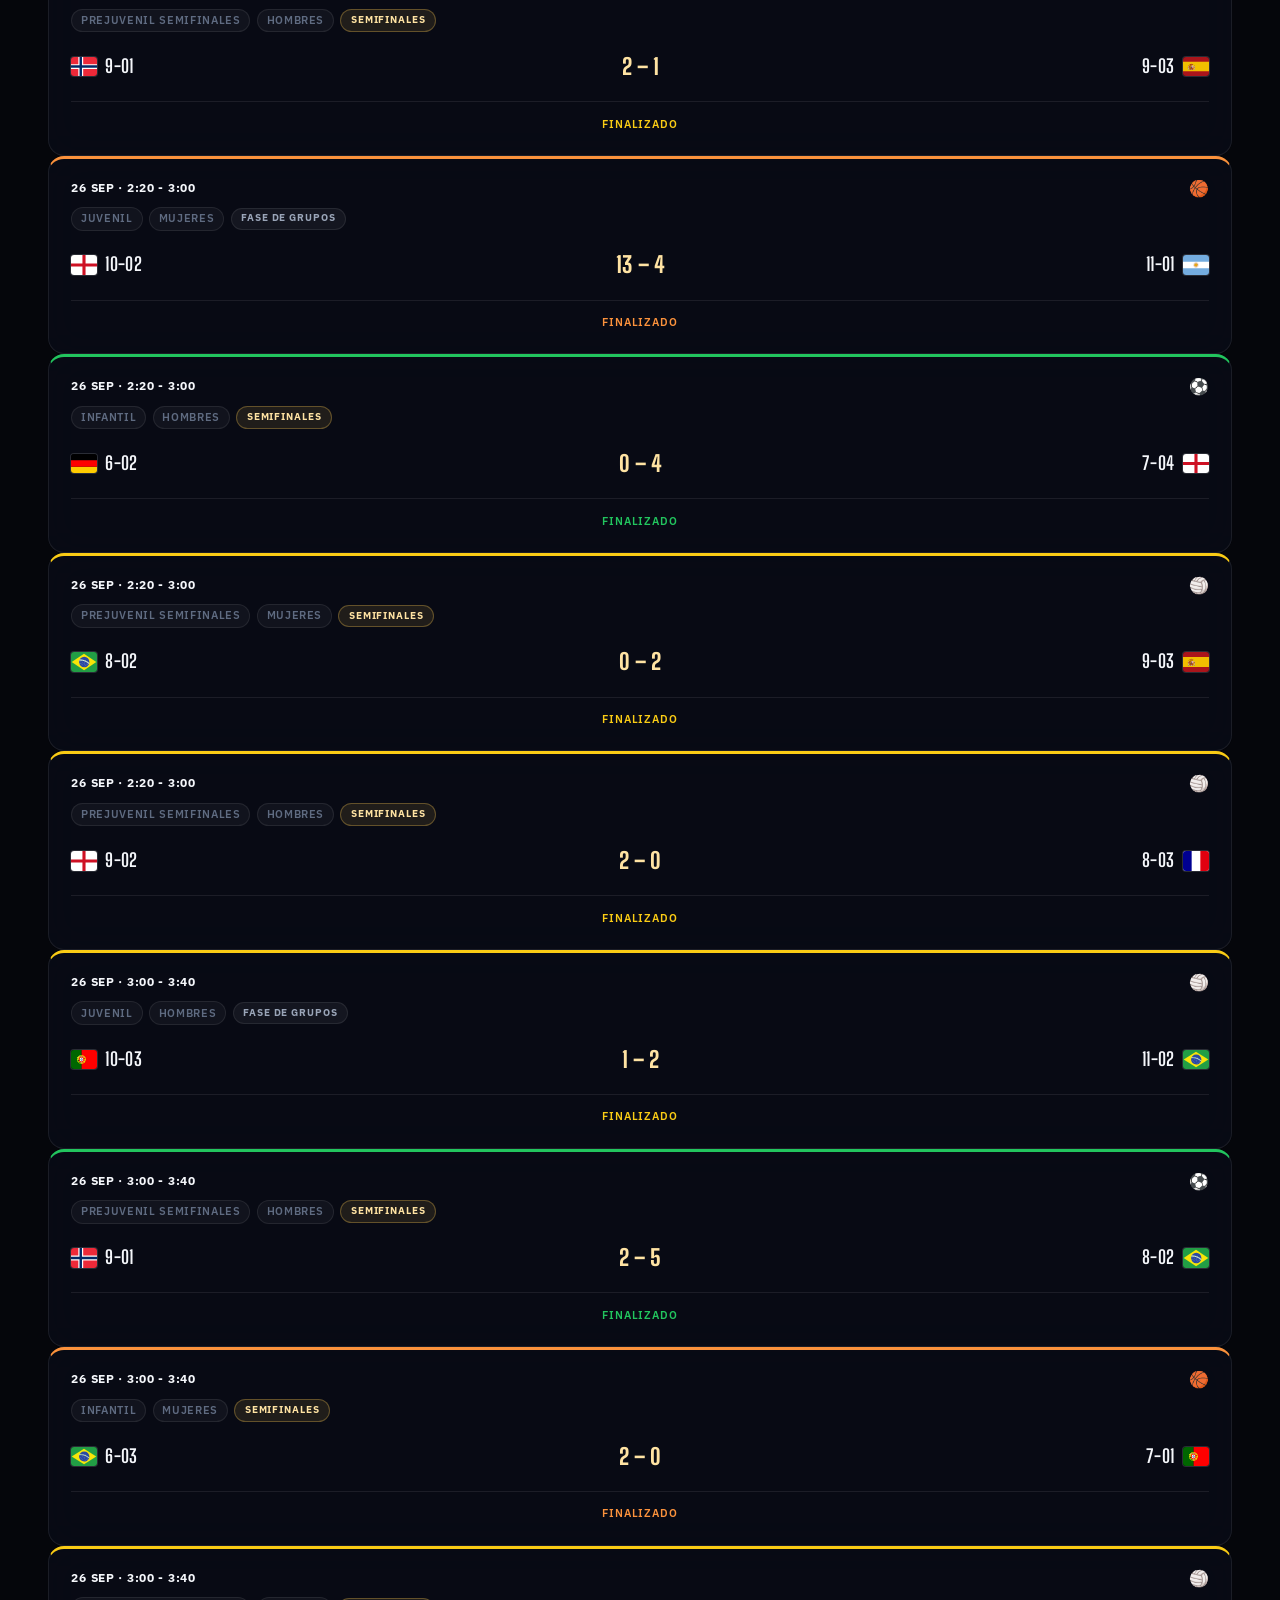
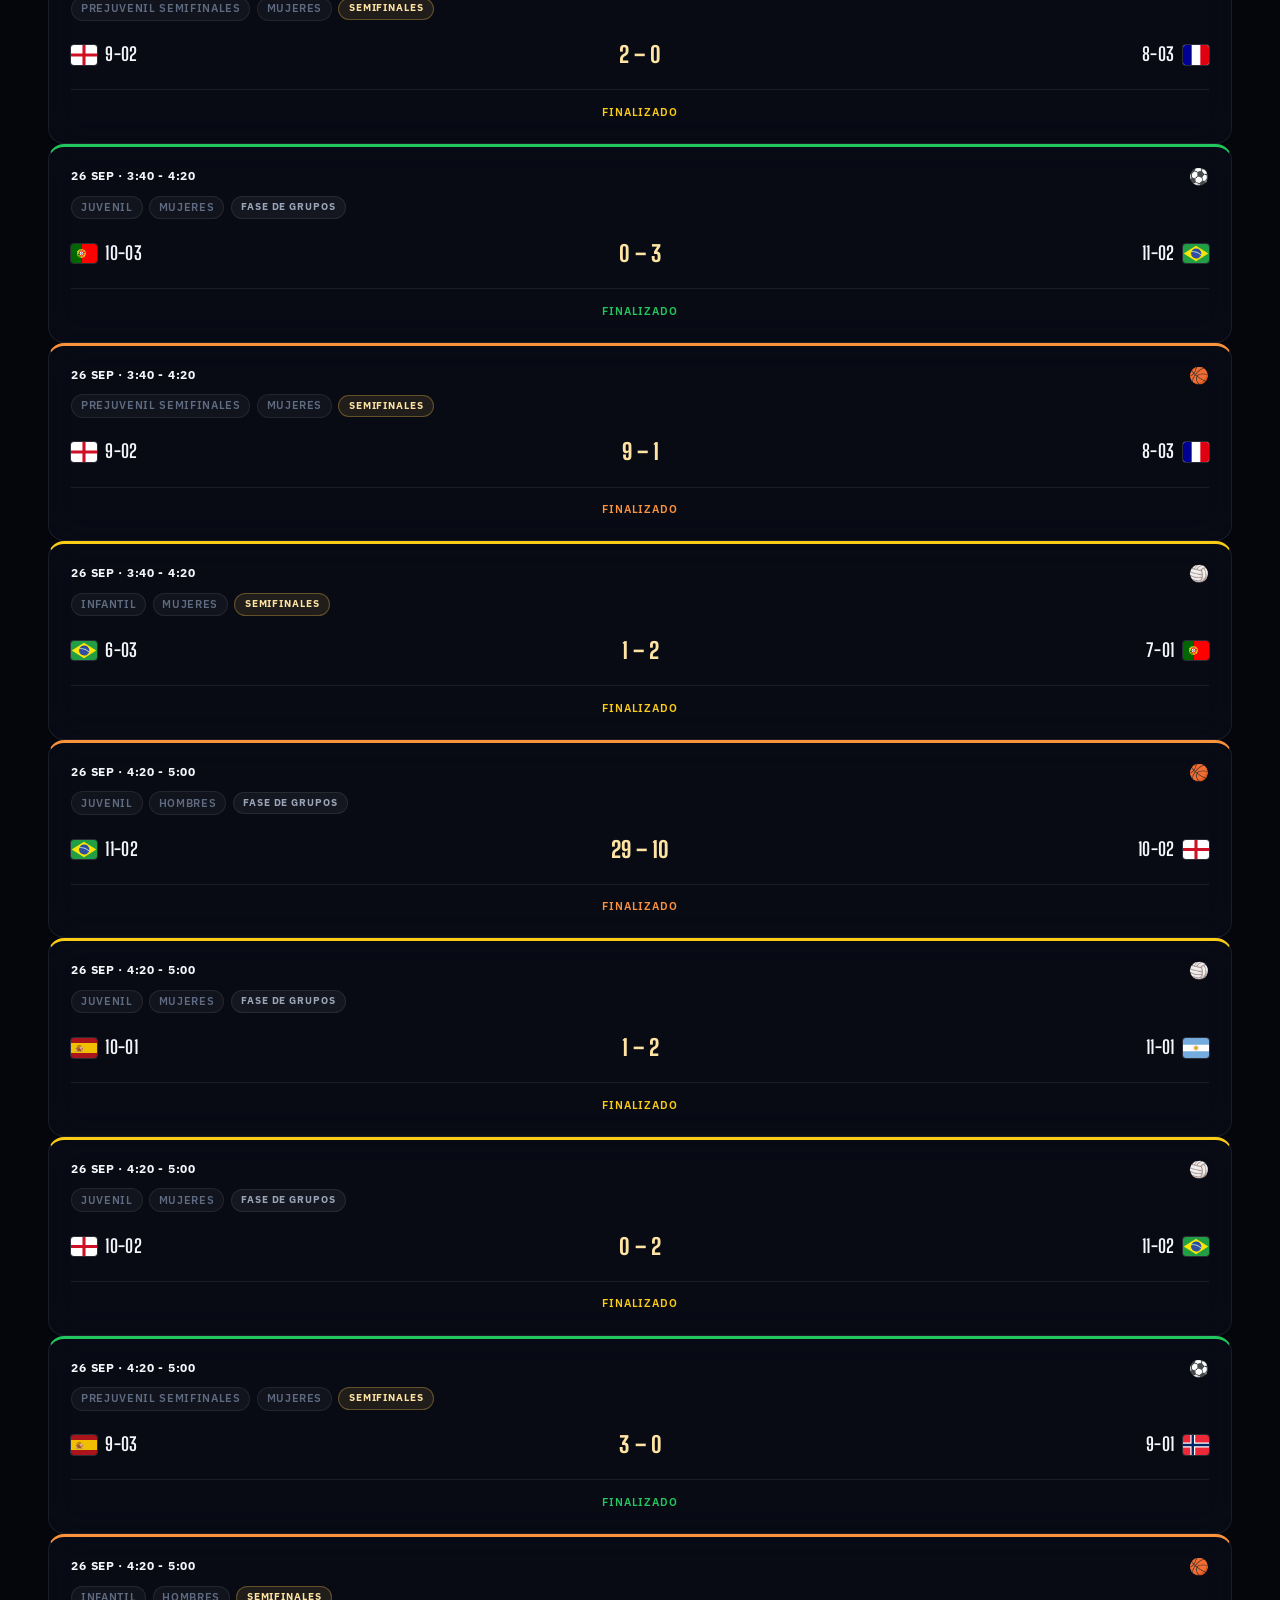
==== commit d90f74bd: "quitandole semifinales a prejuvenil en html" ====
--- a/index.html
+++ b/index.html
@@ -191,7 +191,7 @@
           <div class="filter-group" role="group" aria-label="Elegir categoría">
             <button class="filter-pill is-active" type="button" data-filtro-categoria="todas">Todas</button>
             <button class="filter-pill" type="button" data-filtro-categoria="infantil">Infantil</button>
-            <button class="filter-pill" type="button" data-filtro-categoria="prejuvenil">Prejuvenil Semifinales</button>
+            <button class="filter-pill" type="button" data-filtro-categoria="prejuvenil">Prejuvenil</button>
             <button class="filter-pill" type="button" data-filtro-categoria="juvenil">Juvenil</button>
           </div>
 
